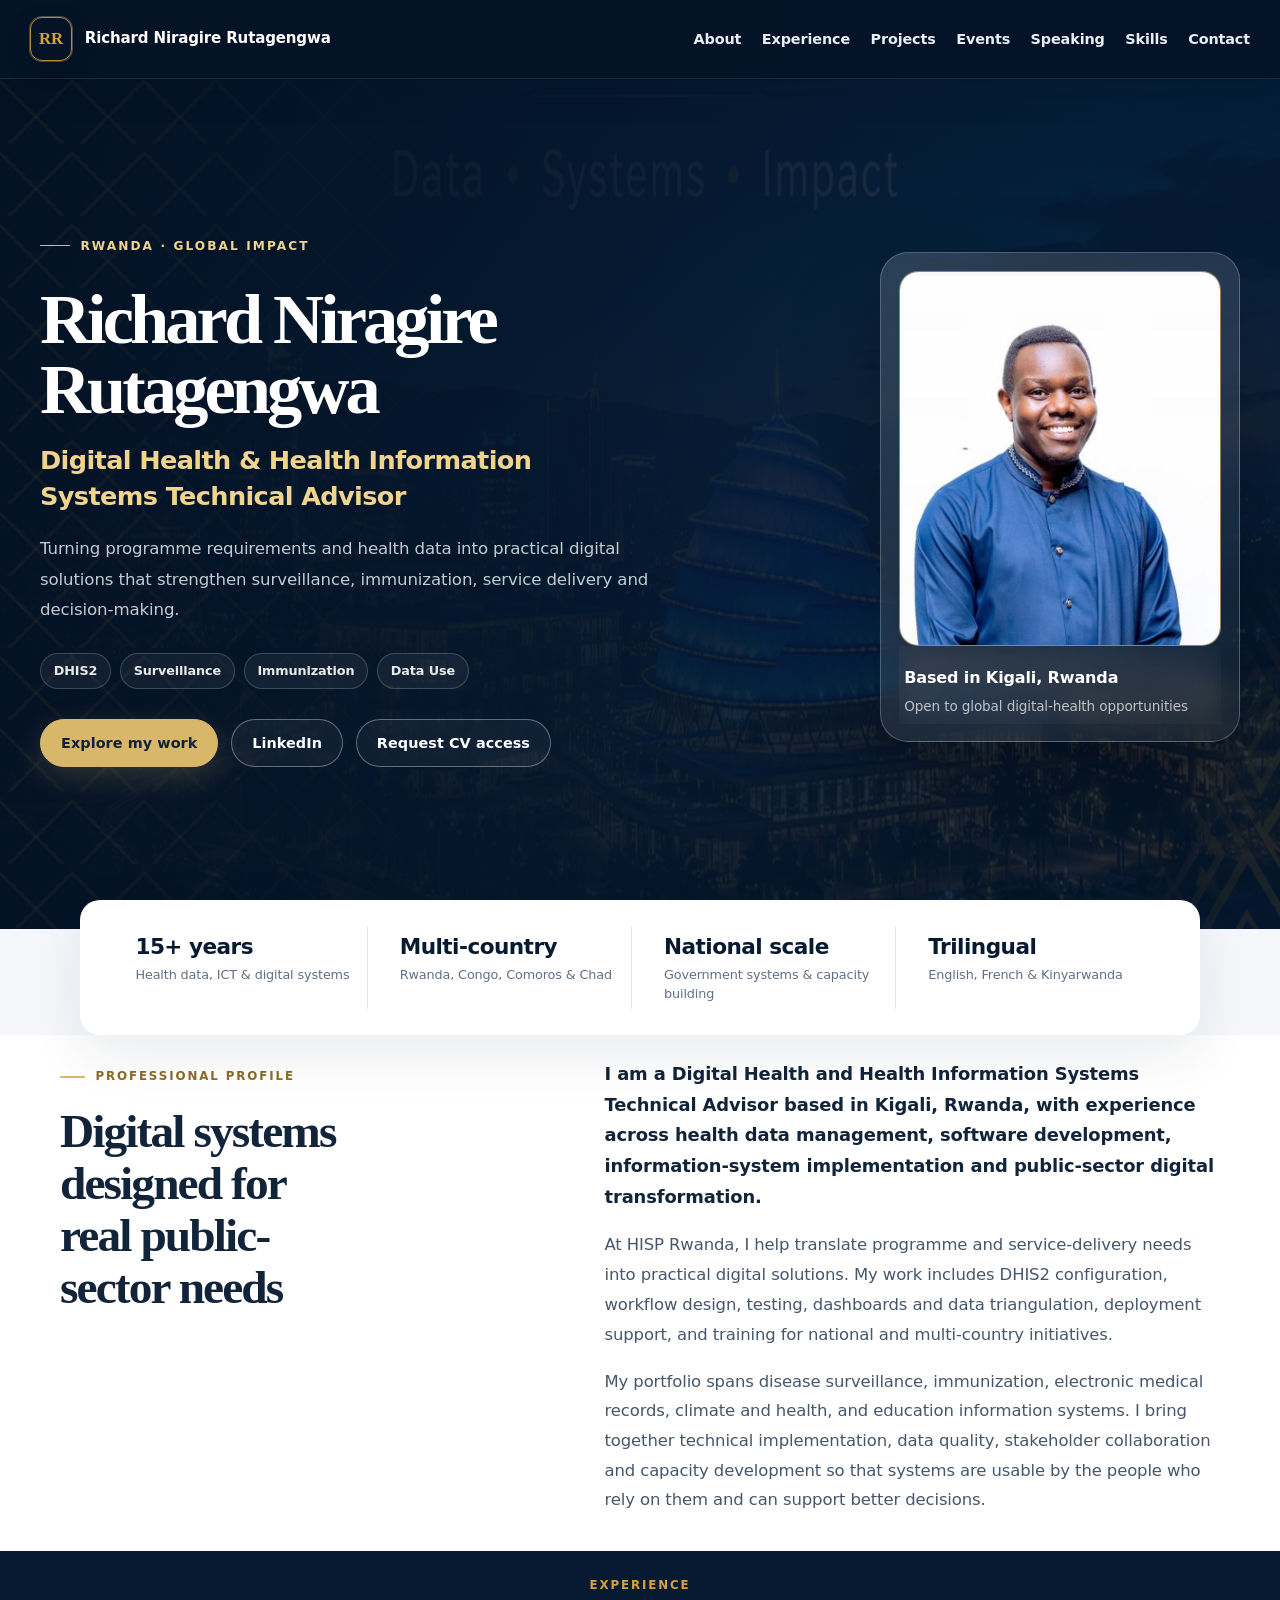
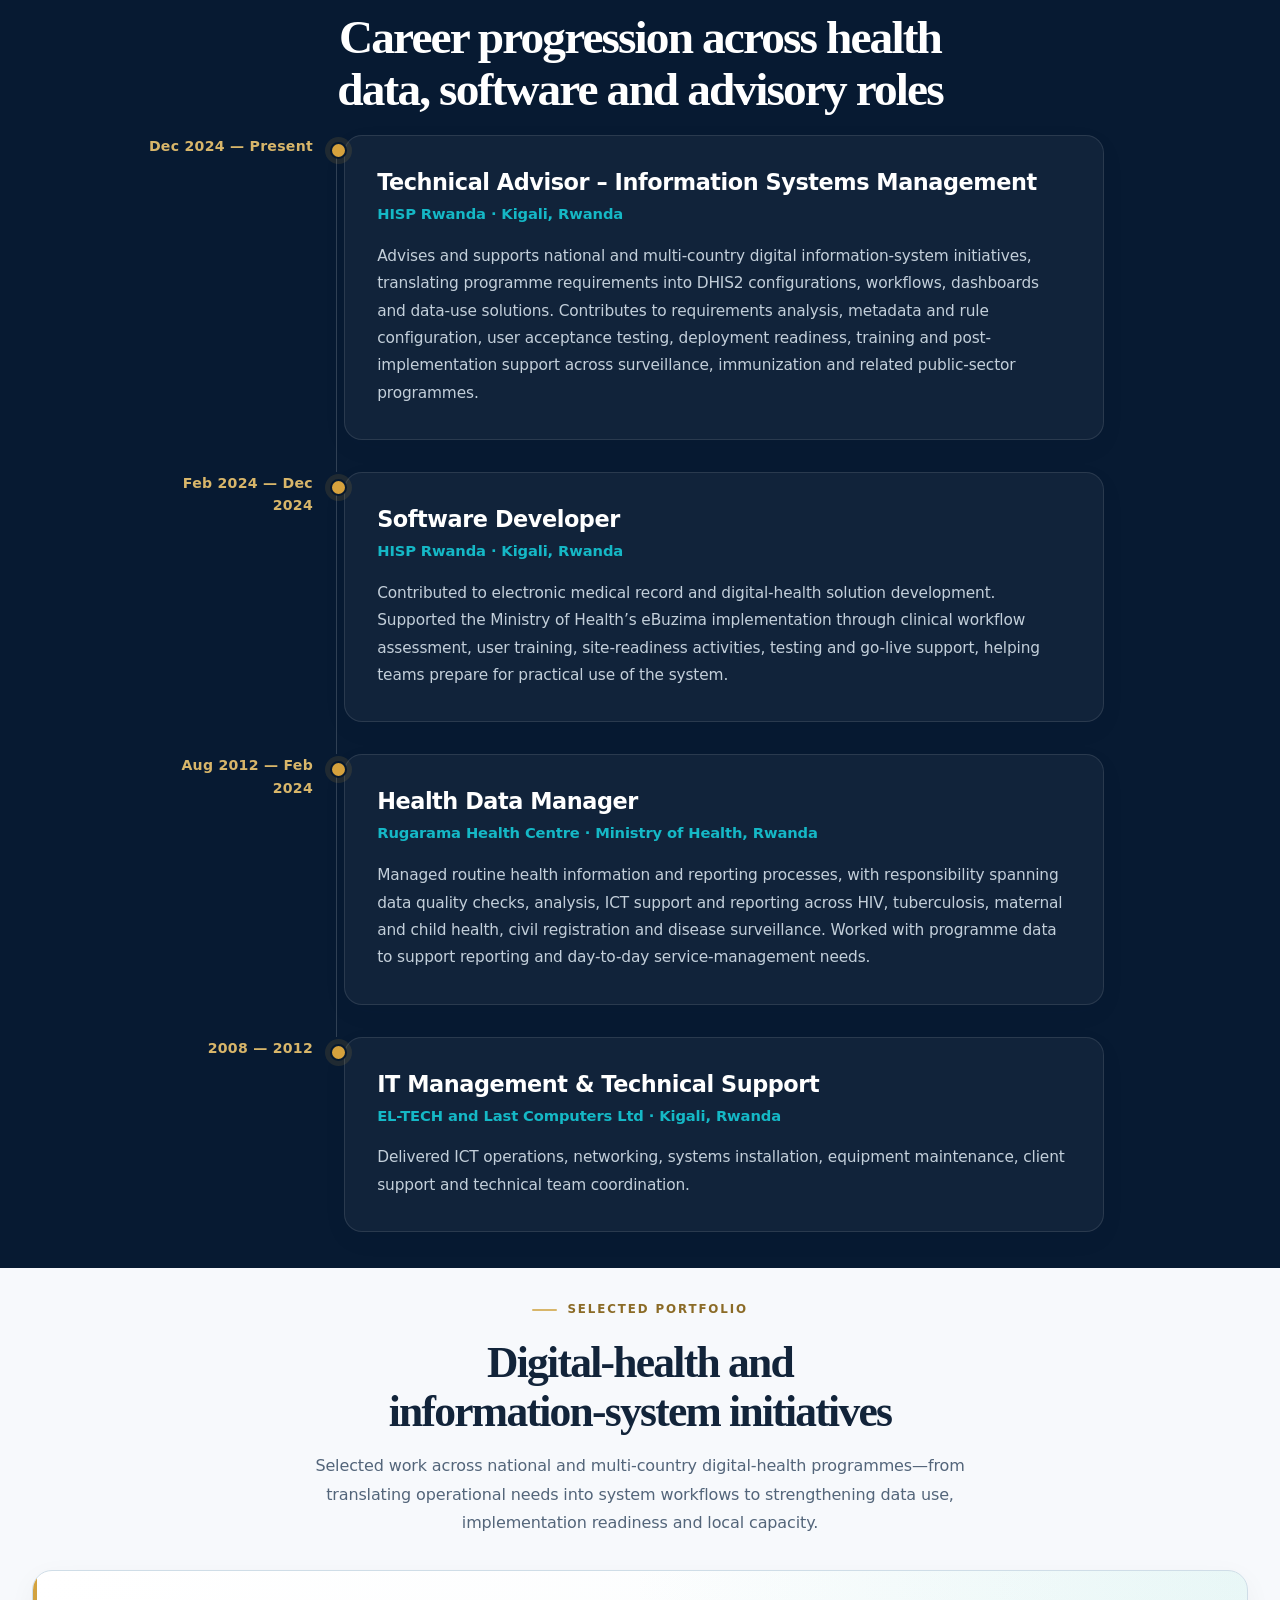
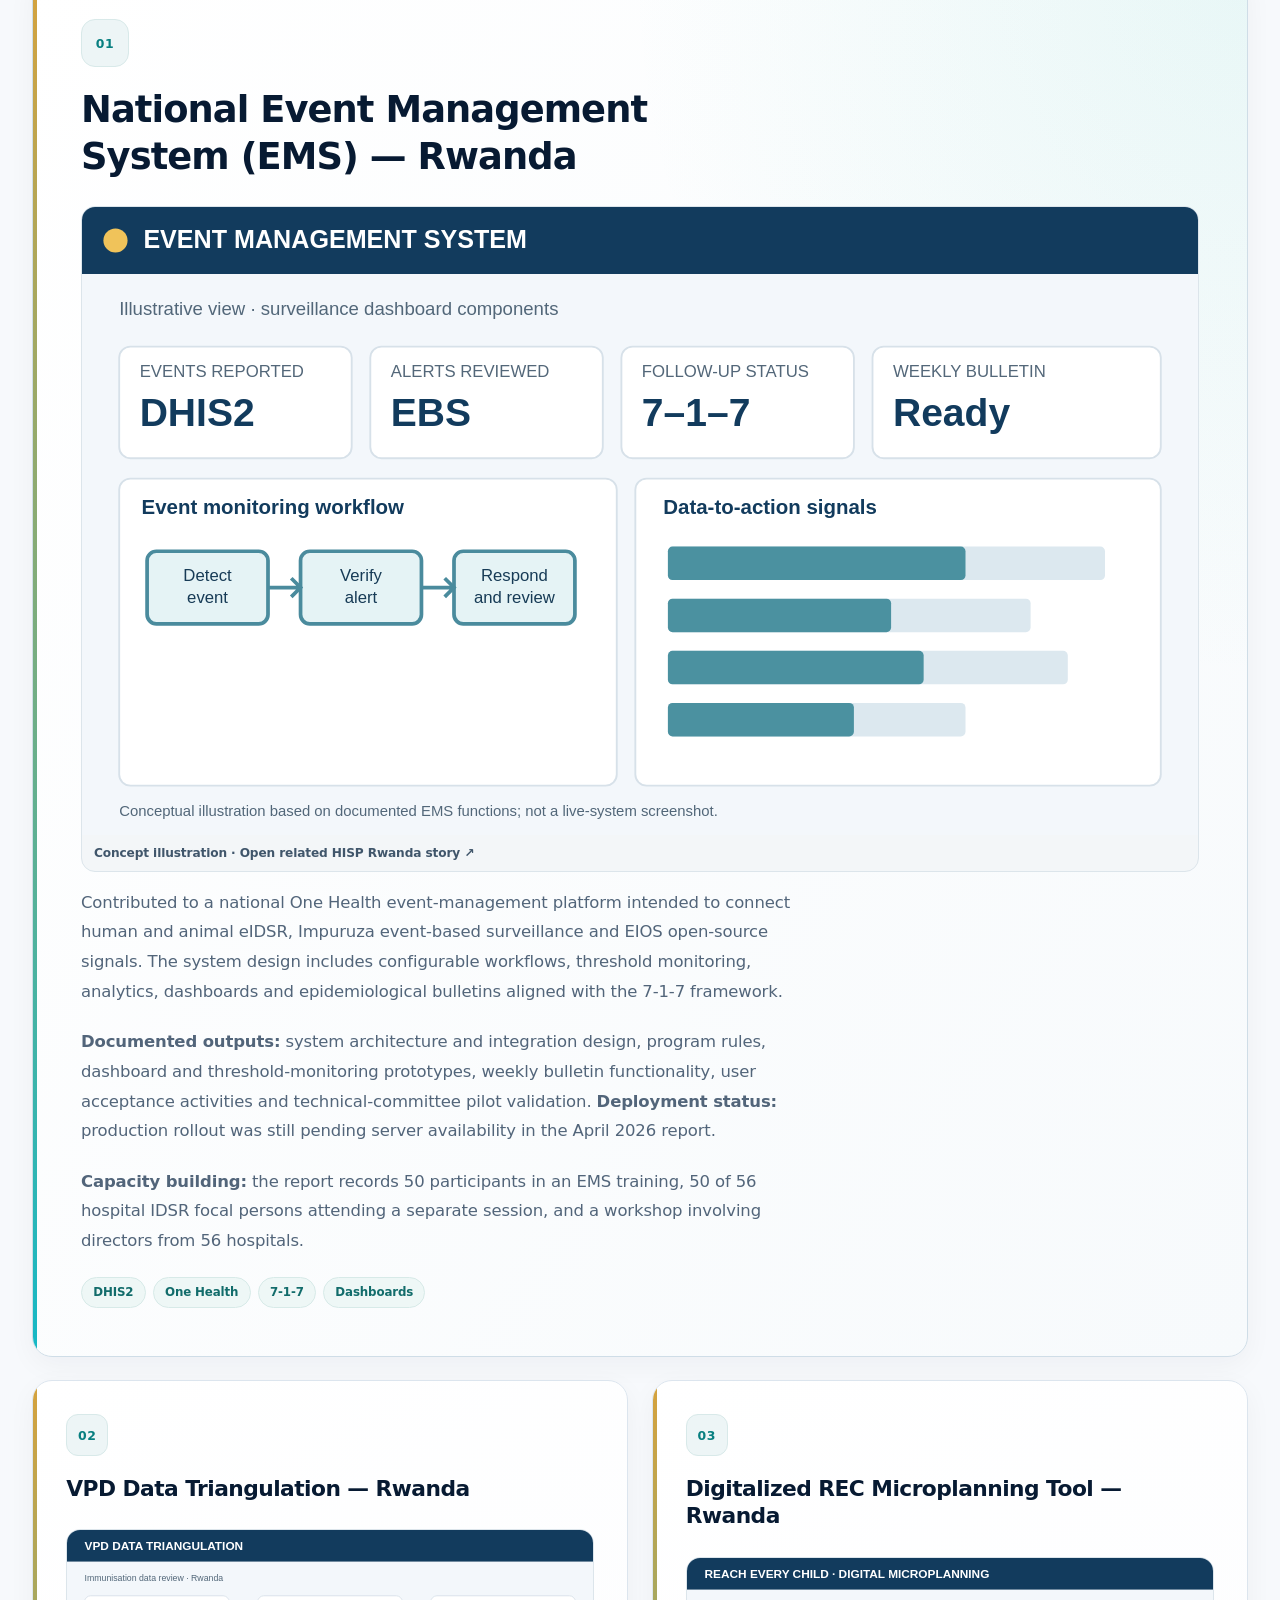
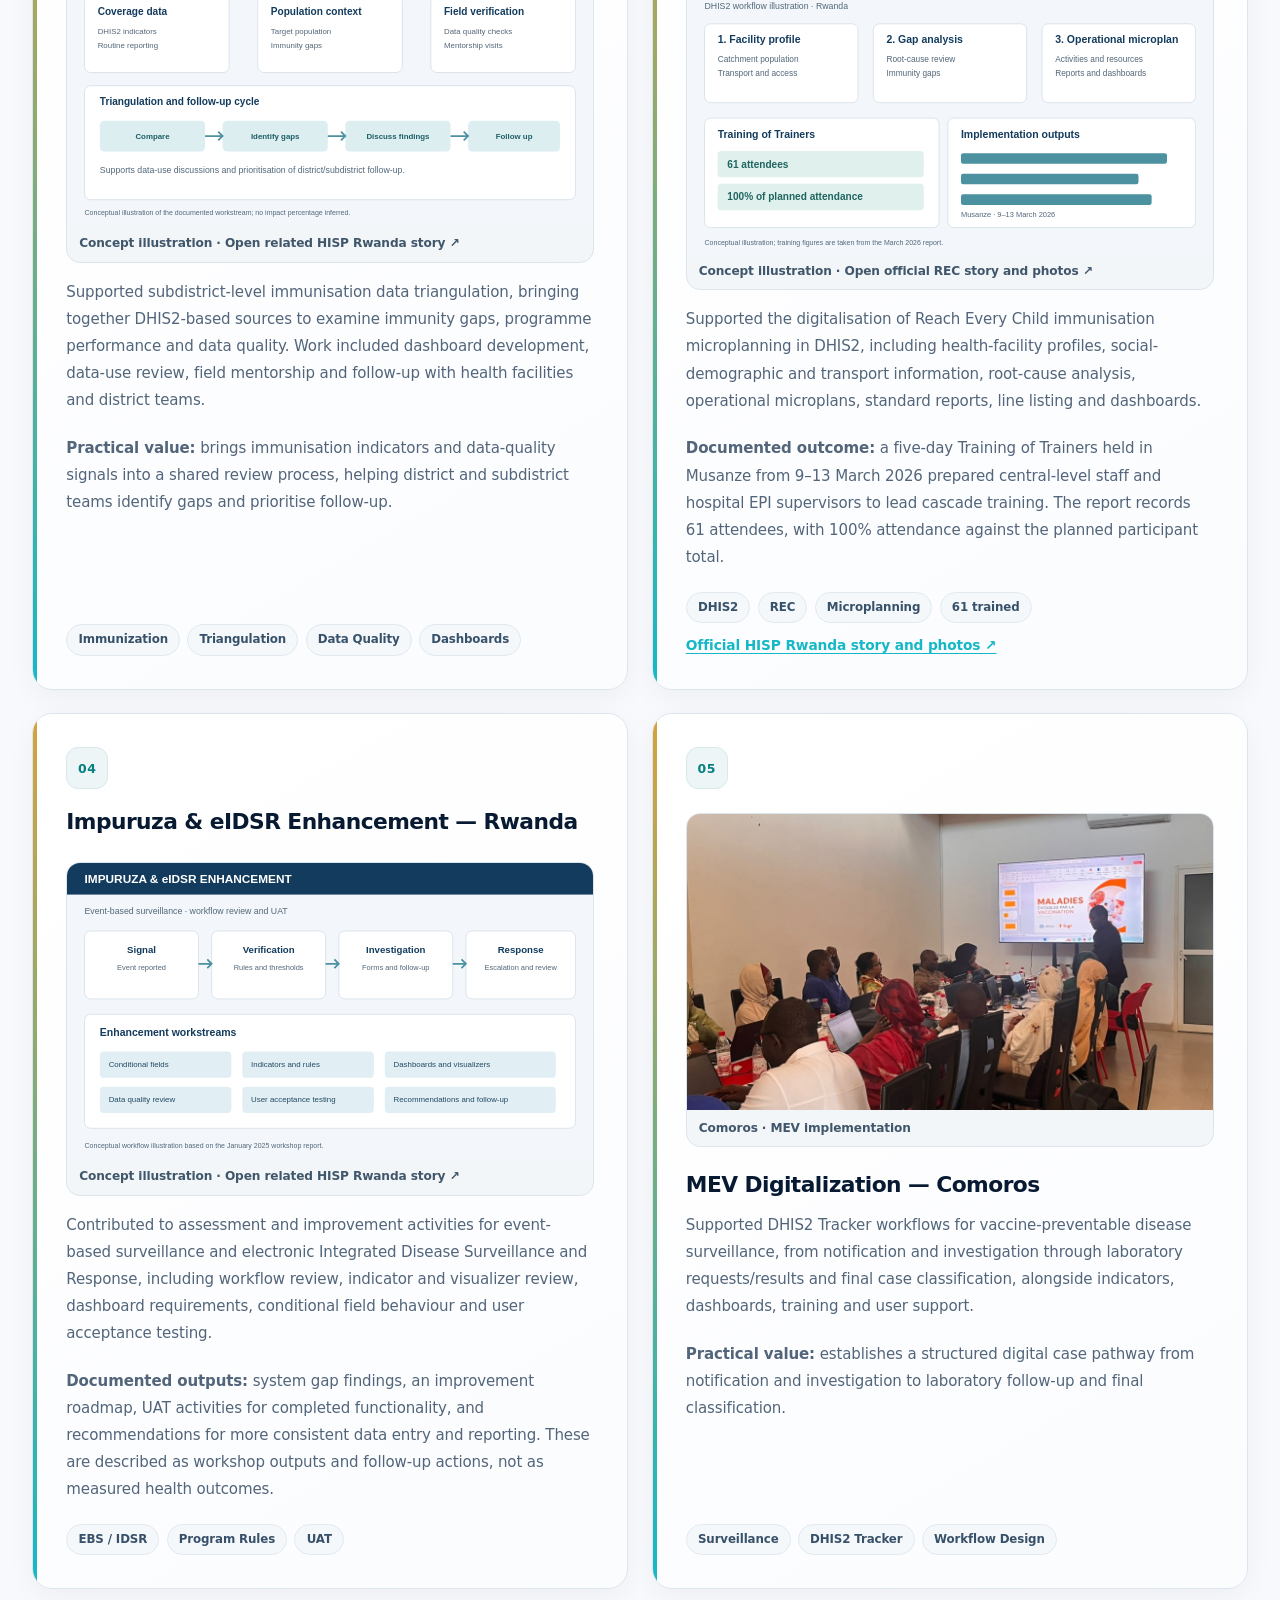
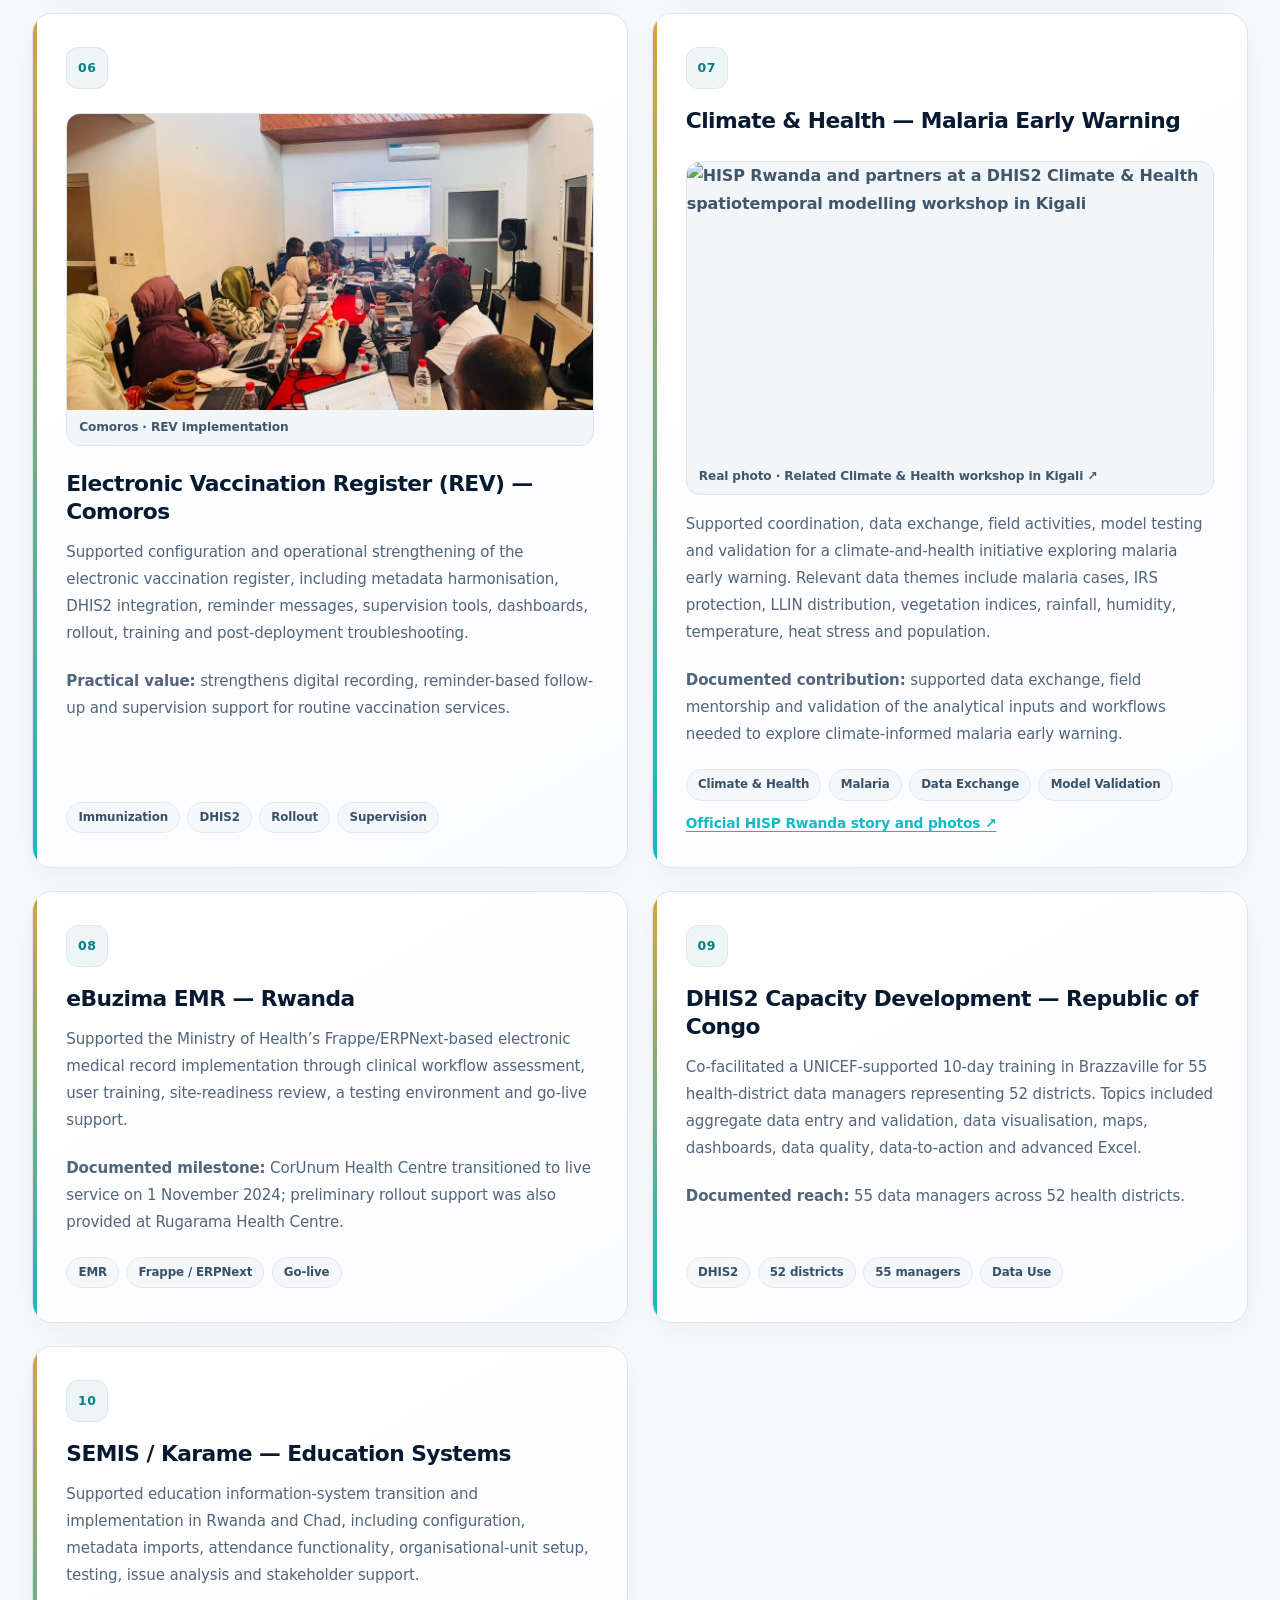
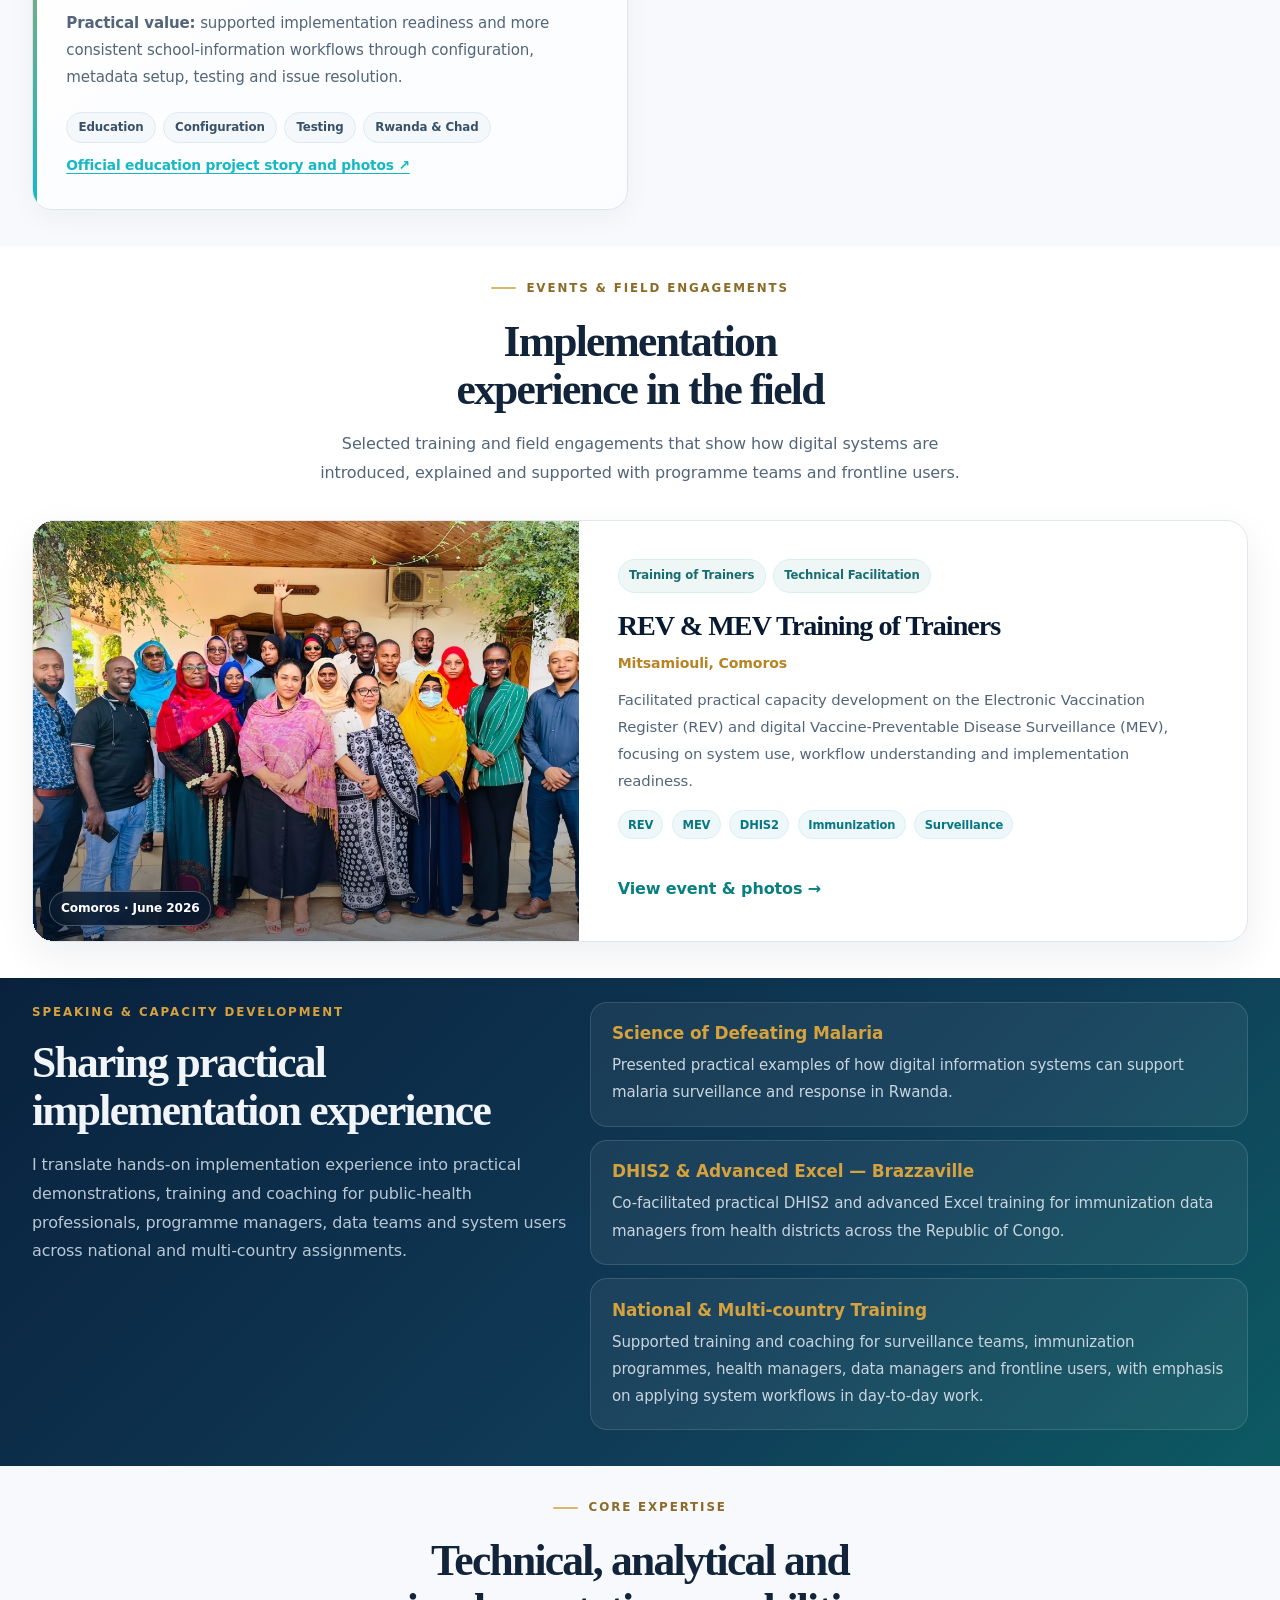
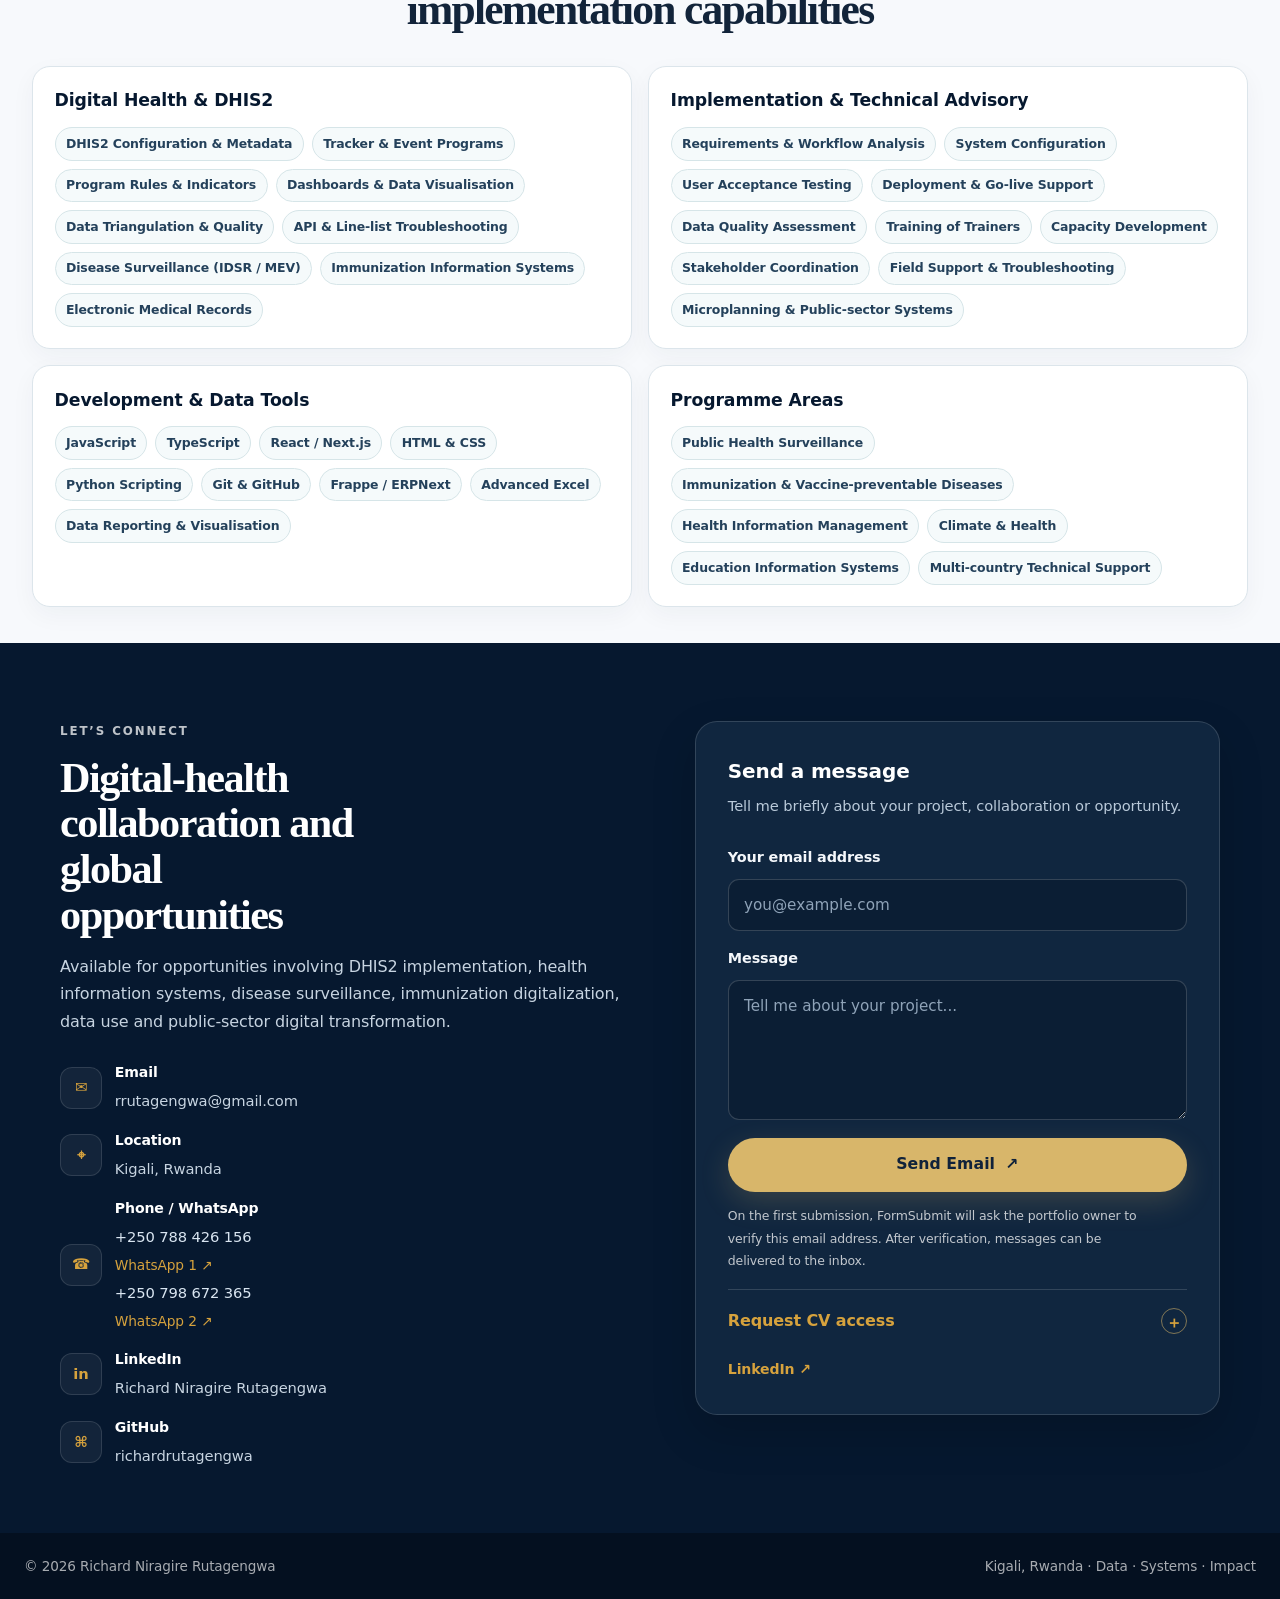
==== index.html @ 9da72eb3 "Use a real Climate & Health workshop photo in portfolio" ====
<!doctype html>
<html lang="en">
<head>
  <meta charset="utf-8">
  <meta name="viewport" content="width=device-width, initial-scale=1">
  <title>Richard Niragire Rutagengwa | Digital Health & Health Information Systems</title>
  <meta name="description" content="Professional portfolio of Richard Niragire Rutagengwa, Digital Health and Health Information Systems Technical Advisor specializing in DHIS2, disease surveillance, immunization digitalization, data use and system implementation.">
  <meta name="author" content="Richard Niragire Rutagengwa">
  <meta name="theme-color" content="#06182f">
  <link rel="canonical" href="https://richardrutagengwa.github.io/">
  <link rel="icon" href="favicon.svg" type="image/svg+xml">
  <link rel="preload" href="assets/kigali-convention-centre.jpg" as="image">
  <link rel="stylesheet" href="style.css">

  <meta property="og:type" content="profile">
  <meta property="og:title" content="Richard Niragire Rutagengwa | Digital Health Portfolio">
  <meta property="og:description" content="DHIS2 • Disease Surveillance • Immunization Digitalization • Data Use • Health Systems Strengthening">
  <meta property="og:url" content="https://richardrutagengwa.github.io/">
  <meta property="og:image" content="https://richardrutagengwa.github.io/assets/richard-niragire-rutagengwa.jpg">
  <meta property="og:image:alt" content="Richard Niragire Rutagengwa, Digital Health and Health Information Systems Technical Advisor">
  <meta name="twitter:card" content="summary_large_image">
  <meta name="twitter:title" content="Richard Niragire Rutagengwa | Digital Health Portfolio">
  <meta name="twitter:description" content="Digital health, DHIS2 implementation, surveillance, immunization information systems and data use.">
  <meta name="twitter:image" content="https://richardrutagengwa.github.io/assets/richard-niragire-rutagengwa.jpg">

  <script type="application/ld+json">
  {
    "@context": "https://schema.org",
    "@type": "ProfilePage",
    "mainEntity": {
      "@type": "Person",
      "name": "Richard Niragire Rutagengwa",
      "jobTitle": "Digital Health and Health Information Systems Technical Advisor",
      "email": "mailto:rrutagengwa@gmail.com",
      "telephone": ["+250788426156", "+250798672365"],
      "url": "https://richardrutagengwa.github.io/",
      "image": "https://richardrutagengwa.github.io/assets/richard-niragire-rutagengwa.jpg",
      "homeLocation": {
        "@type": "Place",
        "name": "Kigali, Rwanda"
      },
      "worksFor": {
        "@type": "Organization",
        "name": "HISP Rwanda"
      },
      "knowsAbout": [
        "DHIS2",
        "Digital Health",
        "Health Information Systems",
        "Disease Surveillance",
        "Immunization Information Systems",
        "Data Triangulation",
        "Electronic Medical Records",
        "Data Quality",
        "Capacity Development"
      ],
      "sameAs": [
        "https://www.linkedin.com/in/richard-niragire-rutagengwa-43662326b/",
        "https://github.com/richardrutagengwa"
      ]
    }
  }
  </script>
</head>
<body>
  <a class="skip-link" href="#main">Skip to content</a>

  <header class="site-header" id="top">
    <div class="nav-wrap">
      <a class="brand" href="#top" aria-label="Home">
        <span class="brand-mark">RR</span>
        <span class="brand-name">Richard Niragire Rutagengwa</span>
      </a>
      <button class="menu-toggle" aria-label="Open navigation" aria-expanded="false">☰</button>
      <nav class="nav" aria-label="Main navigation">
        <a href="#about">About</a>
        <a href="#experience">Experience</a>
        <a href="#projects">Projects</a>
        <a href="#events">Events</a>
        <a href="#speaking">Speaking</a>
        <a href="#skills">Skills</a>
        <a href="#contact">Contact</a>
      </nav>
    </div>
  </header>

  <main id="main">
    <section class="hero">
      <div class="hero-bg" role="img" aria-label="Kigali skyline and Convention Centre at night"></div>
      <div class="hero-overlay"></div>
      <div class="hero-pattern"></div>
      <div class="container hero-grid">
        <div class="hero-copy reveal">
          <p class="eyebrow">Rwanda · Global Impact</p>
          <h1>Richard Niragire Rutagengwa</h1>
          <p class="hero-title">Digital Health &amp; Health Information Systems Technical Advisor</p>
          <p class="hero-summary">
            Turning programme requirements and health data into practical digital solutions
            that strengthen surveillance, immunization, service delivery and decision-making.
          </p>
          <div class="hero-tags" aria-label="Areas of expertise">
            <span>DHIS2</span><span>Surveillance</span><span>Immunization</span><span>Data Use</span>
          </div>
          <div class="hero-actions">
            <a class="btn btn-primary" href="#projects">Explore my work</a>
            <a class="btn btn-ghost" href="https://www.linkedin.com/in/richard-niragire-rutagengwa-43662326b/" target="_blank" rel="noopener">LinkedIn</a>
            <a class="btn btn-ghost" href="#cv-access">Request CV access</a>
          </div>
        </div>
        <div class="portrait-card reveal">
          <div class="portrait-ring">
            <img src="assets/richard-niragire-rutagengwa.jpg" alt="Richard Niragire Rutagengwa">
          </div>
          <div class="portrait-meta">
            <strong>Based in Kigali, Rwanda</strong>
            <span>Open to global digital-health opportunities</span>
          </div>
        </div>
      </div>
    </section>

    <section class="impact-strip" aria-label="Career highlights">
      <div class="container impact-grid">
        <div><strong>15+ years</strong><span>Health data, ICT &amp; digital systems</span></div>
        <div><strong>Multi-country</strong><span>Rwanda, Congo, Comoros &amp; Chad</span></div>
        <div><strong>National scale</strong><span>Government systems &amp; capacity building</span></div>
        <div><strong>Trilingual</strong><span>English, French &amp; Kinyarwanda</span></div>
      </div>
    </section>

    <section class="section" id="about">
      <div class="container two-col">
        <div class="section-heading reveal">
          <p class="eyebrow dark">Professional Profile</p>
          <h2>Digital systems designed for real public-sector needs</h2>
        </div>
        <div class="about-copy reveal">
          <p>
            I am a Digital Health and Health Information Systems Technical Advisor based in
            Kigali, Rwanda, with experience across health data management, software development,
            information-system implementation and public-sector digital transformation.
          </p>
          <p>
            At HISP Rwanda, I help translate programme and service-delivery needs into practical
            digital solutions. My work includes DHIS2 configuration, workflow design, testing,
            dashboards and data triangulation, deployment support, and training for national
            and multi-country initiatives.
          </p>
          <p>
            My portfolio spans disease surveillance, immunization, electronic medical records,
            climate and health, and education information systems. I bring together technical
            implementation, data quality, stakeholder collaboration and capacity development
            so that systems are usable by the people who rely on them and can support better
            decisions.
          </p>
        </div>
      </div>
    </section>

    <section class="section section-dark" id="experience">
      <div class="container">
        <div class="section-heading centered reveal">
          <p class="eyebrow">Experience</p>
          <h2>Career progression across health data, software and advisory roles</h2>
        </div>

        <div class="timeline">
          <article class="timeline-item reveal">
            <div class="timeline-date">Dec 2024 — Present</div>
            <div class="timeline-content">
              <h3>Technical Advisor – Information Systems Management</h3>
              <p class="org">HISP Rwanda · Kigali, Rwanda</p>
              <p>
                Advises and supports national and multi-country digital information-system
                initiatives, translating programme requirements into DHIS2 configurations,
                workflows, dashboards and data-use solutions. Contributes to requirements
                analysis, metadata and rule configuration, user acceptance testing,
                deployment readiness, training and post-implementation support across
                surveillance, immunization and related public-sector programmes.
              </p>
            </div>
          </article>

          <article class="timeline-item reveal">
            <div class="timeline-date">Feb 2024 — Dec 2024</div>
            <div class="timeline-content">
              <h3>Software Developer</h3>
              <p class="org">HISP Rwanda · Kigali, Rwanda</p>
              <p>
                Contributed to electronic medical record and digital-health solution development.
                Supported the Ministry of Health’s eBuzima implementation through clinical
                workflow assessment, user training, site-readiness activities, testing and
                go-live support, helping teams prepare for practical use of the system.
              </p>
            </div>
          </article>

          <article class="timeline-item reveal">
            <div class="timeline-date">Aug 2012 — Feb 2024</div>
            <div class="timeline-content">
              <h3>Health Data Manager</h3>
              <p class="org">Rugarama Health Centre · Ministry of Health, Rwanda</p>
              <p>
                Managed routine health information and reporting processes, with responsibility
                spanning data quality checks, analysis, ICT support and reporting across
                HIV, tuberculosis, maternal and child health, civil registration and disease
                surveillance. Worked with programme data to support reporting and day-to-day
                service-management needs.
              </p>
            </div>
          </article>

          <article class="timeline-item reveal">
            <div class="timeline-date">2008 — 2012</div>
            <div class="timeline-content">
              <h3>IT Management &amp; Technical Support</h3>
              <p class="org">EL-TECH and Last Computers Ltd · Kigali, Rwanda</p>
              <p>
                Delivered ICT operations, networking, systems installation, equipment maintenance,
                client support and technical team coordination.
              </p>
            </div>
          </article>
        </div>
      </div>
    </section>

    <section class="section" id="projects">
      <div class="container">
        <div class="section-heading centered reveal">
          <p class="eyebrow dark">Selected Portfolio</p>
          <h2>Digital-health and information-system initiatives</h2>
          <p class="section-intro">
            Selected work across national and multi-country digital-health programmes—from
            translating operational needs into system workflows to strengthening data use,
            implementation readiness and local capacity.
          </p>
        </div>

        <div class="project-grid">
          <article class="project-card reveal">
            <span class="project-number">01</span>
            <h3>National Event Management System (EMS) — Rwanda</h3>
            <a class="project-image" href="https://hisprwanda.org/hisp-rwanda-quarterly-newsletter-july-september-2025/" target="_blank" rel="noopener"><img src="assets/projects/ems-dashboard-illustration.svg" alt="Illustration of EMS surveillance dashboard components and event monitoring workflow" loading="lazy"><span>Concept illustration · Open related HISP Rwanda story ↗</span></a>
            <p>
              Contributed to a national One Health event-management platform intended to connect
              human and animal eIDSR, Impuruza event-based surveillance and EIOS open-source signals.
              The system design includes configurable workflows, threshold monitoring, analytics,
              dashboards and epidemiological bulletins aligned with the 7-1-7 framework.
            </p>
            <p><strong>Documented outputs:</strong> system architecture and integration design, program rules, dashboard and threshold-monitoring prototypes, weekly bulletin functionality, user acceptance activities and technical-committee pilot validation. <strong>Deployment status:</strong> production rollout was still pending server availability in the April 2026 report.</p>
            <p><strong>Capacity building:</strong> the report records 50 participants in an EMS training, 50 of 56 hospital IDSR focal persons attending a separate session, and a workshop involving directors from 56 hospitals.</p>
            <div class="chips"><span>DHIS2</span><span>One Health</span><span>7-1-7</span><span>Dashboards</span></div>
          </article>

          <article class="project-card reveal">
            <span class="project-number">02</span>
            <h3>VPD Data Triangulation — Rwanda</h3>
            <a class="project-image" href="https://hisprwanda.org/strengthening-vaccination-data-use-culture-integration-of-dvd-mt-into-dhis2-comoros/" target="_blank" rel="noopener"><img src="assets/projects/vpd-triangulation-illustration.svg" alt="Illustration of immunisation data triangulation and follow-up workflow" loading="lazy"><span>Concept illustration · Open related HISP Rwanda story ↗</span></a>
            <p>
              Supported subdistrict-level immunisation data triangulation, bringing together
              DHIS2-based sources to examine immunity gaps, programme performance and data quality.
              Work included dashboard development, data-use review, field mentorship and follow-up
              with health facilities and district teams.
            </p>
            <p><strong>Practical value:</strong> brings immunisation indicators and data-quality signals into a shared review process, helping district and subdistrict teams identify gaps and prioritise follow-up.</p>
            <div class="chips"><span>Immunization</span><span>Triangulation</span><span>Data Quality</span><span>Dashboards</span></div>
          </article>

          <article class="project-card reveal">
            <span class="project-number">03</span>
            <h3>Digitalized REC Microplanning Tool — Rwanda</h3>
            <a class="project-image" href="https://hisprwanda.org/hisp-rwanda-supports-digital-innovation-to-strengthen-immunization-planning/" target="_blank" rel="noopener"><img src="assets/projects/rec-microplanning-illustration.svg" alt="Illustration of digital REC microplanning workflow and documented training attendance" loading="lazy"><span>Concept illustration · Open official REC story and photos ↗</span></a>
            <p>
              Supported the digitalisation of Reach Every Child immunisation microplanning in DHIS2,
              including health-facility profiles, social-demographic and transport information,
              root-cause analysis, operational microplans, standard reports, line listing and dashboards.
            </p>
            <p><strong>Documented outcome:</strong> a five-day Training of Trainers held in Musanze
              from 9–13 March 2026 prepared central-level staff and hospital EPI supervisors to lead
              cascade training. The report records 61 attendees, with 100% attendance against the
              planned participant total.</p>
            <div class="chips"><span>DHIS2</span><span>REC</span><span>Microplanning</span><span>61 trained</span></div>
            <p class="project-source"><a href="https://hisprwanda.org/hisp-rwanda-supports-digital-innovation-to-strengthen-immunization-planning/" target="_blank" rel="noopener">Official HISP Rwanda story and photos ↗</a></p>
          </article>

          <article class="project-card reveal">
            <span class="project-number">04</span>
            <h3>Impuruza &amp; eIDSR Enhancement — Rwanda</h3>
            <a class="project-image" href="https://hisprwanda.org/hisp-rwanda-quarterly-newsletter-july-september-2025/" target="_blank" rel="noopener"><img src="assets/projects/impuruza-eidsr-illustration.svg" alt="Illustration of Impuruza and eIDSR event-based surveillance workflow" loading="lazy"><span>Concept illustration · Open related HISP Rwanda story ↗</span></a>
            <p>
              Contributed to assessment and improvement activities for event-based surveillance and
              electronic Integrated Disease Surveillance and Response, including workflow review,
              indicator and visualizer review, dashboard requirements, conditional field behaviour
              and user acceptance testing.
            </p>
            <p><strong>Documented outputs:</strong> system gap findings, an improvement roadmap,
              UAT activities for completed functionality, and recommendations for more consistent
              data entry and reporting. These are described as workshop outputs and follow-up actions,
              not as measured health outcomes.</p>
            <div class="chips"><span>EBS / IDSR</span><span>Program Rules</span><span>UAT</span></div>
          </article>

          <article class="project-card reveal">
            <span class="project-number">05</span>
            <a class="project-image" href="events/comoros-rev-mev-tot.html" aria-label="View MEV training photos from Comoros"><img src="assets/events/comoros-rev-mev-tot/mev-presentation.jpg" alt="Presentation of the digital vaccine-preventable disease surveillance workflow during training in Comoros" loading="lazy"><span>Comoros · MEV implementation</span></a>
            <h3>MEV Digitalization — Comoros</h3>
            <p>
              Supported DHIS2 Tracker workflows for vaccine-preventable disease surveillance,
              from notification and investigation through laboratory requests/results and final
              case classification, alongside indicators, dashboards, training and user support.
            </p>
            <p><strong>Practical value:</strong> establishes a structured digital case pathway from notification and investigation to laboratory follow-up and final classification.</p>
            <div class="chips"><span>Surveillance</span><span>DHIS2 Tracker</span><span>Workflow Design</span></div>
          </article>

          <article class="project-card reveal">
            <span class="project-number">06</span>
            <a class="project-image" href="events/comoros-rev-mev-tot.html" aria-label="View REV training photos from Comoros"><img src="assets/events/comoros-rev-mev-tot/practical-session.jpg" alt="Practical hands-on DHIS2 vaccination register training in Comoros" loading="lazy"><span>Comoros · REV implementation</span></a>
            <h3>Electronic Vaccination Register (REV) — Comoros</h3>
            <p>
              Supported configuration and operational strengthening of the electronic vaccination
              register, including metadata harmonisation, DHIS2 integration, reminder messages,
              supervision tools, dashboards, rollout, training and post-deployment troubleshooting.
            </p>
            <p><strong>Practical value:</strong> strengthens digital recording, reminder-based follow-up and supervision support for routine vaccination services.</p>
            <div class="chips"><span>Immunization</span><span>DHIS2</span><span>Rollout</span><span>Supervision</span></div>
          </article>

          <article class="project-card reveal">
            <span class="project-number">07</span>
            <h3>Climate &amp; Health — Malaria Early Warning</h3>
            <a class="project-image" href="https://hisprwanda.org/hisp-rwanda-highlights-climate-health-innovations-at-dhis2-2025-conference-hosted-by-university-of-oslo/" target="_blank" rel="noopener"><img src="https://www.cardiff.ac.uk/__data/assets/image/0004/3035443/Data-Lab-Rwanda.png" alt="HISP Rwanda and partners at a DHIS2 Climate &amp; Health spatiotemporal modelling workshop in Kigali" loading="lazy"><span>Real photo · Related Climate &amp; Health workshop in Kigali ↗</span></a>
            <p>
              Supported coordination, data exchange, field activities, model testing and validation
              for a climate-and-health initiative exploring malaria early warning. Relevant data
              themes include malaria cases, IRS protection, LLIN distribution, vegetation indices,
              rainfall, humidity, temperature, heat stress and population.
            </p>
            <p><strong>Documented contribution:</strong> supported data exchange, field mentorship and validation of the analytical inputs and workflows needed to explore climate-informed malaria early warning.</p>
            <div class="chips"><span>Climate &amp; Health</span><span>Malaria</span><span>Data Exchange</span><span>Model Validation</span></div>
            <p class="project-source"><a href="https://hisprwanda.org/from-training-to-action-strengthening-climate-health-data-for-malaria-control/" target="_blank" rel="noopener">Official HISP Rwanda story and photos ↗</a></p>
          </article>

          <article class="project-card reveal">
            <span class="project-number">08</span>
            <h3>eBuzima EMR — Rwanda</h3>
            <p>
              Supported the Ministry of Health’s Frappe/ERPNext-based electronic medical record
              implementation through clinical workflow assessment, user training, site-readiness
              review, a testing environment and go-live support.
            </p>
            <p><strong>Documented milestone:</strong> CorUnum Health Centre transitioned to live
              service on 1 November 2024; preliminary rollout support was also provided at
              Rugarama Health Centre.</p>
            <div class="chips"><span>EMR</span><span>Frappe / ERPNext</span><span>Go-live</span></div>
          </article>

          <article class="project-card reveal">
            <span class="project-number">09</span>
            <h3>DHIS2 Capacity Development — Republic of Congo</h3>
            <p>
              Co-facilitated a UNICEF-supported 10-day training in Brazzaville for 55 health-district
              data managers representing 52 districts. Topics included aggregate data entry and
              validation, data visualisation, maps, dashboards, data quality, data-to-action and
              advanced Excel.
            </p>
            <p><strong>Documented reach:</strong> 55 data managers across 52 health districts.</p>
            <div class="chips"><span>DHIS2</span><span>52 districts</span><span>55 managers</span><span>Data Use</span></div>
          </article>

          <article class="project-card reveal">
            <span class="project-number">10</span>
            <h3>SEMIS / Karame — Education Systems</h3>
            <p>
              Supported education information-system transition and implementation in Rwanda and
              Chad, including configuration, metadata imports, attendance functionality,
              organisational-unit setup, testing, issue analysis and stakeholder support.
            </p>
            <p><strong>Practical value:</strong> supported implementation readiness and more consistent school-information workflows through configuration, metadata setup, testing and issue resolution.</p>
            <div class="chips"><span>Education</span><span>Configuration</span><span>Testing</span><span>Rwanda &amp; Chad</span></div>
            <p class="project-source"><a href="https://hisprwanda.org/hisp-rwanda-partners-with-save-the-children-waliku-and-mineduc-to-strengthen-education-data-systems-and-advance-zero-out-of-school-children-goal/" target="_blank" rel="noopener">Official education project story and photos ↗</a></p>
          </article>
        </div>
      </div>
    </section>

    <section class="section events-section" id="events">
      <div class="container">

        <div class="section-heading centered reveal">
          <p class="eyebrow dark">Events &amp; Field Engagements</p>
          <h2>Implementation experience in the field</h2>
          <p class="section-intro">
            Selected training and field engagements that show how digital systems are introduced,
            explained and supported with programme teams and frontline users.
          </p>
        </div>

        <div class="events-grid">

          <article class="event-card reveal">
            <a class="event-card-image"
               href="events/comoros-rev-mev-tot.html"
               aria-label="View REV and MEV Training of Trainers event in Comoros">
              <img
                src="assets/events/comoros-rev-mev-tot/group-photo.jpg"
                alt="Participants and facilitators during the REV and MEV Training of Trainers in Comoros"
                loading="lazy">
              <span class="event-image-label">Comoros · June 2026</span>
            </a>

            <div class="event-card-body">
              <div class="event-meta">
                <span>Training of Trainers</span>
                <span>Technical Facilitation</span>
              </div>

              <h3>REV &amp; MEV Training of Trainers</h3>

              <p class="event-location">
                Mitsamiouli, Comoros
              </p>

              <p>
                Facilitated practical capacity development on the Electronic Vaccination Register
                (REV) and digital Vaccine-Preventable Disease Surveillance (MEV), focusing on
                system use, workflow understanding and implementation readiness.
              </p>

              <div class="chips event-chips">
                <span>REV</span>
                <span>MEV</span>
                <span>DHIS2</span>
                <span>Immunization</span>
                <span>Surveillance</span>
              </div>

              <a class="event-link" href="events/comoros-rev-mev-tot.html">
                View event &amp; photos →
              </a>
            </div>
          </article>

        </div>

      </div>
    </section>

<section class="section section-accent" id="speaking">
      <div class="container speaking-grid">
        <div class="section-heading reveal">
          <p class="eyebrow">Speaking &amp; Capacity Development</p>
          <h2>Sharing practical implementation experience</h2>
          <p>
            I translate hands-on implementation experience into practical demonstrations,
            training and coaching for public-health professionals, programme managers, data
            teams and system users across national and multi-country assignments.
          </p>
        </div>
        <div class="speaking-list reveal">
          <article>
            <h3>Science of Defeating Malaria</h3>
            <p>
              Presented practical examples of how digital information systems can support malaria
              surveillance and response in Rwanda.
            </p>
          </article>
          <article>
            <h3>DHIS2 &amp; Advanced Excel — Brazzaville</h3>
            <p>
              Co-facilitated practical DHIS2 and advanced Excel training for immunization data
              managers from health districts across the Republic of Congo.
            </p>
          </article>
          <article>
            <h3>National &amp; Multi-country Training</h3>
            <p>
              Supported training and coaching for surveillance teams, immunization programmes,
              health managers, data managers and frontline users, with emphasis on applying
              system workflows in day-to-day work.
            </p>
          </article>
        </div>
      </div>
    </section>

    <section class="section" id="skills">
      <div class="container">
        <div class="section-heading centered reveal">
          <p class="eyebrow dark">Core Expertise</p>
          <h2>Technical, analytical and implementation capabilities</h2>
        </div>
        <div class="skills-groups reveal">
          <article class="skill-group">
            <h3>Digital Health &amp; DHIS2</h3>
            <div class="skill-tags">
              <span>DHIS2 Configuration &amp; Metadata</span>
              <span>Tracker &amp; Event Programs</span>
              <span>Program Rules &amp; Indicators</span>
              <span>Dashboards &amp; Data Visualisation</span>
              <span>Data Triangulation &amp; Quality</span>
              <span>API &amp; Line-list Troubleshooting</span>
              <span>Disease Surveillance (IDSR / MEV)</span>
              <span>Immunization Information Systems</span>
              <span>Electronic Medical Records</span>
            </div>
          </article>
          <article class="skill-group">
            <h3>Implementation &amp; Technical Advisory</h3>
            <div class="skill-tags">
              <span>Requirements &amp; Workflow Analysis</span>
              <span>System Configuration</span>
              <span>User Acceptance Testing</span>
              <span>Deployment &amp; Go-live Support</span>
              <span>Data Quality Assessment</span>
              <span>Training of Trainers</span>
              <span>Capacity Development</span>
              <span>Stakeholder Coordination</span>
              <span>Field Support &amp; Troubleshooting</span>
              <span>Microplanning &amp; Public-sector Systems</span>
            </div>
          </article>
          <article class="skill-group">
            <h3>Development &amp; Data Tools</h3>
            <div class="skill-tags">
              <span>JavaScript</span>
              <span>TypeScript</span>
              <span>React / Next.js</span>
              <span>HTML &amp; CSS</span>
              <span>Python Scripting</span>
              <span>Git &amp; GitHub</span>
              <span>Frappe / ERPNext</span>
              <span>Advanced Excel</span>
              <span>Data Reporting &amp; Visualisation</span>
            </div>
          </article>
          <article class="skill-group">
            <h3>Programme Areas</h3>
            <div class="skill-tags">
              <span>Public Health Surveillance</span>
              <span>Immunization &amp; Vaccine-preventable Diseases</span>
              <span>Health Information Management</span>
              <span>Climate &amp; Health</span>
              <span>Education Information Systems</span>
              <span>Multi-country Technical Support</span>
            </div>
          </article>
        </div>
      </div>
    </section>

    <section class="contact-section" id="contact">
      <div class="container contact-layout reveal">
        <header class="contact-intro">
          <p class="eyebrow">Let’s Connect</p>
          <h2>Digital-health collaboration and global opportunities</h2>
          <p class="contact-lead">
            Available for opportunities involving DHIS2 implementation, health information
            systems, disease surveillance, immunization digitalization, data use and
            public-sector digital transformation.
          </p>

          <div class="contact-details" aria-label="Professional contact information">
            <p class="contact-detail"><span class="contact-icon" aria-hidden="true">✉</span><span><strong>Email</strong><a href="mailto:rrutagengwa@gmail.com">rrutagengwa@gmail.com</a></span></p>
            <p class="contact-detail"><span class="contact-icon" aria-hidden="true">⌖</span><span><strong>Location</strong><span>Kigali, Rwanda</span></span></p>
            <p class="contact-detail"><span class="contact-icon" aria-hidden="true">☎</span><span><strong>Phone / WhatsApp</strong><a href="tel:+250788426156">+250 788 426 156</a><a href="https://wa.me/250788426156" target="_blank" rel="noopener">WhatsApp 1 ↗</a><a href="tel:+250798672365">+250 798 672 365</a><a href="https://wa.me/250798672365" target="_blank" rel="noopener">WhatsApp 2 ↗</a></span></p>
            <p class="contact-detail"><span class="contact-icon" aria-hidden="true">in</span><span><strong>LinkedIn</strong><a href="https://www.linkedin.com/in/richard-niragire-rutagengwa-43662326b/" target="_blank" rel="noopener">Richard Niragire Rutagengwa</a></span></p>
            <p class="contact-detail"><span class="contact-icon" aria-hidden="true">⌘</span><span><strong>GitHub</strong><a href="https://github.com/richardrutagengwa" target="_blank" rel="noopener">richardrutagengwa</a></span></p>
          </div>
        </header>

        <div class="contact-form-panel">
          <div class="contact-form-heading">
            <h3>Send a message</h3>
            <p>Tell me briefly about your project, collaboration or opportunity.</p>
          </div>
          <form class="contact-form" id="contact-form" action="https://formsubmit.co/rrutagengwa@gmail.com" method="POST">
            <input type="hidden" name="_subject" value="New message from Richard’s portfolio">
            <input type="hidden" name="_template" value="table">
            <label for="contact-email">Your email address</label>
            <input id="contact-email" name="email" type="email" autocomplete="email" placeholder="you@example.com" required>
            <label for="contact-message">Message</label>
            <textarea id="contact-message" name="message" rows="4" placeholder="Tell me about your project..." required></textarea>
            <button class="btn btn-primary contact-submit" type="submit">Send Email <span aria-hidden="true">↗</span></button>
            <p class="contact-form-note">On the first submission, FormSubmit will ask the portfolio owner to verify this email address. After verification, messages can be delivered to the inbox.</p>
          </form>
          <details class="cv-access-panel" id="cv-access">
            <summary class="cv-access-summary">Request CV access <span aria-hidden="true">＋</span></summary>
            <p class="cv-access-intro">CV access is reviewed individually. If approved, I will share a restricted view-only copy with your email address.</p>
            <form class="contact-form" id="cv-access-form" action="https://formsubmit.co/rrutagengwa@gmail.com" method="POST">
              <input type="hidden" name="_subject" value="CV access request — professional portfolio">
              <input type="hidden" name="_template" value="table">
              <input type="hidden" name="_next" value="https://richardrutagengwa.github.io/cv-request-received.html">
              <input type="text" name="_honey" tabindex="-1" autocomplete="off" aria-hidden="true" class="form-honey" style="display:none !important">
              <label for="cv-request-name">Your full name</label>
              <input id="cv-request-name" name="name" type="text" autocomplete="name" placeholder="Full name" required>
              <label for="cv-request-email">Professional email address</label>
              <input id="cv-request-email" name="email" type="email" autocomplete="email" placeholder="you@organization.org" required>
              <label for="cv-request-organization">Organization</label>
              <input id="cv-request-organization" name="organization" type="text" autocomplete="organization" placeholder="Organization or institution">
              <label for="cv-request-reason">Purpose of request</label>
              <textarea id="cv-request-reason" name="purpose" rows="3" placeholder="For example, recruitment, consultancy, or professional collaboration" required></textarea>
              <button class="btn btn-primary contact-submit" type="submit">Submit CV request <span aria-hidden="true">↗</span></button>
              <p class="contact-form-note">Submitting this form does not grant access automatically. Requests are reviewed first; approved applicants receive access separately by email.</p>
            </form>
          </details>
          <div class="contact-form-links">
            <a href="https://www.linkedin.com/in/richard-niragire-rutagengwa-43662326b/" target="_blank" rel="noopener">LinkedIn ↗</a>
          </div>
        </div>
      </div>
    </section>
  </main>

  <footer>
    <div class="container footer-wrap">
      <p>© <span id="year"></span> Richard Niragire Rutagengwa</p>
      <p>Kigali, Rwanda · Data · Systems · Impact</p>
    </div>
  </footer>

  <script src="script.js"></script>
</body>
</html>
---- style.css ----
:root{
  --navy:#06182f;
  --navy-2:#0a2340;
  --ink:#12243a;
  --gold:#d6a23d;
  --teal:#15b8c6;
  --teal-dark:#087c87;
  --cream:#f5f2eb;
  --white:#ffffff;
  --muted:#66758a;
  --line:#dce3ea;
  --shadow:0 20px 55px rgba(5,24,47,.14);
  --radius:24px;
}
*{box-sizing:border-box}
html{scroll-behavior:smooth}
body{
  margin:0;
  font-family:Inter,ui-sans-serif,system-ui,-apple-system,"Segoe UI",Roboto,Arial,sans-serif;
  color:var(--ink);
  background:#fff;
  line-height:1.65;
}
img{max-width:100%;display:block}
a{color:inherit}
.skip-link{
  position:absolute;left:-999px;top:0;background:#fff;color:#000;padding:.7rem 1rem;z-index:9999
}
.skip-link:focus{left:1rem;top:1rem}
.container{width:min(1160px,calc(100% - 40px));margin-inline:auto}
.site-header{
  position:fixed;inset:0 0 auto;z-index:1000;
  background:rgba(6,24,47,.86);
  backdrop-filter:blur(14px);
  border-bottom:1px solid rgba(255,255,255,.08)
}
.nav-wrap{
  width:min(1220px,calc(100% - 34px));margin:auto;height:74px;
  display:flex;align-items:center;justify-content:space-between
}
.brand{display:flex;align-items:center;gap:.75rem;color:#fff;text-decoration:none;font-weight:700}
.brand-mark{
  width:42px;height:42px;border:1px solid rgba(214,162,61,.8);border-radius:50%;
  display:grid;place-items:center;color:var(--gold);font-family:Georgia,serif
}
.brand-name{letter-spacing:.01em}
.nav{display:flex;gap:1.4rem;align-items:center}
.nav a{color:#e8eef5;text-decoration:none;font-size:.94rem}
.nav a:hover{color:var(--gold)}
.menu-toggle{display:none;background:none;border:0;color:#fff;font-size:1.6rem}

.hero{
  min-height:820px;
  position:relative;
  display:grid;
  align-items:center;
  overflow:hidden;
  background:var(--navy);
  padding:120px 0 75px;
}
.hero-bg{
  position:absolute;inset:0;
  background:url("assets/kigali-convention-centre.jpg") center/cover no-repeat;
  opacity:.72;
}
.hero-overlay{
  position:absolute;inset:0;
  background:
    linear-gradient(90deg,rgba(4,18,36,.98) 0%,rgba(4,18,36,.92) 38%,rgba(4,18,36,.43) 66%,rgba(4,18,36,.28) 100%),
    linear-gradient(0deg,rgba(4,18,36,.84) 0%,rgba(4,18,36,.05) 55%);
}
.hero-pattern{
  position:absolute;inset:0;
  opacity:.11;
  background-image:
    linear-gradient(45deg,transparent 42%,rgba(214,162,61,.35) 43% 45%,transparent 46%),
    linear-gradient(-45deg,transparent 42%,rgba(214,162,61,.35) 43% 45%,transparent 46%);
  background-size:72px 72px;
  mask-image:linear-gradient(90deg,#000 0%,transparent 34%);
}
.hero-grid{
  position:relative;z-index:2;
  display:grid;grid-template-columns:minmax(0,1.25fr) minmax(280px,.75fr);
  gap:5rem;align-items:center;
}
.eyebrow{
  margin:0 0 .9rem;
  color:var(--gold);
  text-transform:uppercase;
  letter-spacing:.2em;
  font-weight:800;
  font-size:.78rem;
}
.eyebrow.dark{color:var(--teal-dark)}
.hero h1{
  margin:0;
  color:#fff;
  font-family:Georgia,"Times New Roman",serif;
  font-size:clamp(3rem,6vw,5.6rem);
  line-height:.98;
  max-width:880px;
  letter-spacing:-.035em;
}
.hero-title{
  color:#e8edf3;
  font-size:clamp(1.25rem,2.4vw,2rem);
  line-height:1.25;
  margin:1.35rem 0 .9rem;
  max-width:780px;
  font-weight:650;
}
.hero-summary{
  max-width:720px;
  color:#c8d3df;
  font-size:1.08rem;
  margin:0 0 1.4rem;
}
.hero-tags{display:flex;flex-wrap:wrap;gap:.65rem;margin-bottom:1.7rem}
.hero-tags span{
  color:#d8fbff;background:rgba(21,184,198,.12);
  border:1px solid rgba(21,184,198,.45);
  padding:.48rem .8rem;border-radius:999px;font-size:.88rem
}
.hero-actions{display:flex;gap:.8rem;flex-wrap:wrap}
.btn{
  display:inline-flex;align-items:center;justify-content:center;
  padding:.86rem 1.2rem;border-radius:999px;text-decoration:none;
  font-weight:750;transition:.2s ease;border:1px solid transparent
}
.btn-primary{background:var(--gold);color:#10243a}
.btn-primary:hover{transform:translateY(-2px);filter:brightness(1.06)}
.btn-ghost{color:#fff;border-color:rgba(255,255,255,.4);background:rgba(255,255,255,.04)}
.btn-ghost:hover{background:rgba(255,255,255,.12)}
.btn-ghost-light{color:#fff;border-color:rgba(255,255,255,.34)}
.portrait-card{
  justify-self:end;
  background:rgba(5,20,39,.66);
  border:1px solid rgba(255,255,255,.13);
  border-radius:32px;
  padding:1.2rem;
  box-shadow:0 24px 75px rgba(0,0,0,.38);
  backdrop-filter:blur(12px);
  max-width:390px;
}
.portrait-ring{
  border-radius:26px;overflow:hidden;
  border:2px solid rgba(214,162,61,.8);
}
.portrait-ring img{aspect-ratio:1/1;object-fit:cover}
.portrait-meta{padding:.95rem .2rem .1rem;display:grid;gap:.25rem}
.portrait-meta strong{color:#fff}
.portrait-meta span{color:#c6d2df;font-size:.9rem}

.impact-strip{background:var(--cream);border-bottom:1px solid #e7e2d8}
.impact-grid{display:grid;grid-template-columns:repeat(4,1fr)}
.impact-grid div{padding:1.5rem 1.25rem;border-right:1px solid #ded8cc}
.impact-grid div:last-child{border-right:0}
.impact-grid strong{display:block;color:var(--navy);font-size:1.25rem}
.impact-grid span{color:#59687b;font-size:.88rem}

.section{padding:105px 0}
.section-dark{background:var(--navy);color:#e8eef4}
.section-accent{background:linear-gradient(135deg,#08233f,#0b334e);color:#fff}
.two-col{display:grid;grid-template-columns:.9fr 1.1fr;gap:6rem;align-items:start}
.section-heading h2{
  margin:.2rem 0 1rem;
  font-family:Georgia,"Times New Roman",serif;
  font-size:clamp(2.15rem,4.2vw,3.7rem);
  line-height:1.08;
  letter-spacing:-.025em;
}
.section-heading.centered{text-align:center;max-width:820px;margin:0 auto 3.2rem}
.section-intro{color:var(--muted)}
.section-dark .section-intro{color:#afbdcb}
.about-copy{font-size:1.06rem;color:#43546a}
.about-copy p:first-child{font-size:1.22rem;color:var(--ink);font-weight:550}

.timeline{max-width:980px;margin:3.5rem auto 0}
.timeline-item{
  display:grid;grid-template-columns:210px 1fr;gap:2.5rem;
  padding:0 0 3rem;position:relative
}
.timeline-item:before{
  content:"";position:absolute;left:221px;top:7px;bottom:0;width:1px;background:rgba(255,255,255,.16)
}
.timeline-item:after{
  content:"";position:absolute;left:215px;top:6px;width:13px;height:13px;
  border-radius:50%;background:var(--gold);box-shadow:0 0 0 6px rgba(214,162,61,.12)
}
.timeline-date{color:var(--gold);font-weight:800;text-align:right;padding-right:1rem}
.timeline-content{padding-left:1rem}
.timeline-content h3{margin:0;color:#fff;font-size:1.35rem}
.timeline-content .org{color:var(--teal);margin:.2rem 0 .7rem;font-weight:650}
.timeline-content p:last-child{color:#bac7d4;margin-bottom:0}

.project-grid{display:grid;grid-template-columns:repeat(2,1fr);gap:1.25rem}
.project-card{
  position:relative;
  background:#fff;
  border:1px solid var(--line);
  border-radius:var(--radius);
  padding:2rem;
  box-shadow:0 10px 30px rgba(8,35,64,.06);
  overflow:hidden;
}
.project-card:before{
  content:"";position:absolute;inset:0 auto 0 0;width:5px;
  background:linear-gradient(var(--gold),var(--teal))
}
.project-number{
  color:var(--gold);font-weight:900;letter-spacing:.12em;font-size:.76rem
}
.project-card h3{margin:.6rem 0 .65rem;font-size:1.28rem;color:var(--navy)}
.project-card p{color:#5d6d80;margin:0 0 1.2rem}
.chips{display:flex;gap:.45rem;flex-wrap:wrap}
.chips span{
  padding:.35rem .62rem;border-radius:999px;background:#eef8fa;color:#087783;
  font-weight:700;font-size:.76rem
}

.speaking-grid{display:grid;grid-template-columns:1fr 1fr;gap:5rem;align-items:start}
.speaking-list{display:grid;gap:1rem}
.speaking-list article{
  padding:1.35rem 1.4rem;border:1px solid rgba(255,255,255,.13);
  border-radius:18px;background:rgba(255,255,255,.055)
}
.speaking-list h3{margin:0 0 .4rem;color:var(--gold)}
.speaking-list p{margin:0;color:#c8d5df}
.skills-grid{display:flex;flex-wrap:wrap;justify-content:center;gap:.7rem}
.skills-grid span{
  border:1px solid #d6e1e8;border-radius:999px;padding:.65rem .9rem;
  background:#f8fbfc;color:#24415b;font-weight:700;font-size:.9rem
}

.contact-section{padding:0 0 90px;background:#fff}
.contact-card{
  background:linear-gradient(130deg,#06182f,#0a3048);
  color:#fff;border-radius:32px;padding:3rem;
  display:grid;grid-template-columns:1.4fr .6fr;gap:3rem;align-items:center;
  box-shadow:var(--shadow)
}
.contact-card h2{font-family:Georgia,serif;font-size:2.25rem;line-height:1.12;margin:.25rem 0 .8rem}
.contact-card p{color:#c2d0dc}

.contact-details{
  margin-top:1.25rem;
  display:grid;
  gap:.35rem;
}
.contact-details p{
  margin:0;
  color:#d5e0e9;
}
.contact-details strong{color:#fff}
.contact-details a{
  color:var(--gold);
  text-decoration:none;
}
.contact-details a:hover{text-decoration:underline}

.contact-actions{display:grid;gap:.75rem}
.text-link{color:var(--gold);text-decoration:none;font-weight:750;padding:.35rem .15rem}

footer{background:#041327;color:#9fb0c0;padding:1.5rem 0}
.footer-wrap{display:flex;justify-content:space-between;gap:1rem;font-size:.88rem}
.footer-wrap p{margin:0}

.reveal{opacity:0;transform:translateY(18px);transition:opacity .65s ease,transform .65s ease}
.reveal.visible{opacity:1;transform:none}

@media (max-width:900px){
  .menu-toggle{display:block}
  .nav{
    position:absolute;top:74px;left:0;right:0;display:none;flex-direction:column;
    background:#06182f;padding:1rem;border-top:1px solid rgba(255,255,255,.08)
  }
  .nav.open{display:flex}
  .hero{min-height:auto;padding:125px 0 70px}
  .hero-grid,.two-col,.speaking-grid,.contact-card{grid-template-columns:1fr}
  .portrait-card{justify-self:start;max-width:330px}
  .impact-grid{grid-template-columns:repeat(2,1fr)}
  .impact-grid div:nth-child(2){border-right:0}
  .timeline-item{grid-template-columns:1fr;gap:.5rem;padding-left:1.8rem}
  .timeline-item:before{left:4px}
  .timeline-item:after{left:-2px}
  .timeline-date{text-align:left;padding:0}
  .timeline-content{padding:0}
  .project-grid{grid-template-columns:1fr}
}
@media (max-width:600px){
  .container{width:min(100% - 26px,1160px)}
  .brand-name{display:none}
  .hero h1{font-size:3.1rem}
  .hero-title{font-size:1.25rem}
  .portrait-card{max-width:260px}
  .impact-grid{grid-template-columns:1fr}
  .impact-grid div{border-right:0;border-bottom:1px solid #ded8cc}
  .section{padding:78px 0}
  .section-heading.centered{text-align:left}
  .contact-card{padding:2rem 1.3rem}
  .footer-wrap{flex-direction:column}
}
@media (prefers-reduced-motion:reduce){
  html{scroll-behavior:auto}
  .reveal{opacity:1;transform:none;transition:none}
}





/* Events & Field Engagements — scalable portfolio cards */
.events-section{
  background:linear-gradient(180deg,#f6f9fc 0%,#ffffff 100%);
}
.events-grid{
  display:grid;
  grid-template-columns:repeat(3,minmax(0,1fr));
  gap:1.4rem;
  align-items:start;
}
.event-card{
  overflow:hidden;
  background:#fff;
  border:1px solid var(--line);
  border-radius:26px;
  box-shadow:0 18px 48px rgba(8,35,64,.10);
  transition:transform .25s ease, box-shadow .25s ease;
}
.event-card:hover{
  transform:translateY(-4px);
  box-shadow:0 24px 58px rgba(8,35,64,.14);
}
.event-card-image{
  position:relative;
  display:block;
  height:285px;
  overflow:hidden;
  background:var(--navy);
}
.event-card-image img{
  width:100%;
  height:100%;
  object-fit:cover;
  transition:transform .45s ease,filter .45s ease;
}
.event-card:hover .event-card-image img{
  transform:scale(1.035);
  filter:brightness(1.03);
}
.event-card-image::after{
  content:"";
  position:absolute;
  inset:52% 0 0;
  background:linear-gradient(180deg,transparent,rgba(4,18,36,.78));
}
.event-image-label{
  position:absolute;
  z-index:2;
  left:1rem;
  bottom:.9rem;
  display:inline-flex;
  padding:.42rem .7rem;
  border-radius:999px;
  color:#fff;
  background:rgba(6,24,47,.75);
  border:1px solid rgba(255,255,255,.22);
  backdrop-filter:blur(8px);
  font-size:.78rem;
  font-weight:800;
}
.event-card-body{
  padding:1.45rem 1.45rem 1.55rem;
}
.event-meta{
  display:flex;
  flex-wrap:wrap;
  gap:.45rem;
  margin-bottom:.9rem;
}
.event-meta span{
  display:inline-flex;
  padding:.34rem .62rem;
  border-radius:999px;
  background:#eef8fa;
  border:1px solid #d9eef1;
  color:#087783;
  font-size:.72rem;
  font-weight:800;
}
.event-card h3{
  margin:0 0 .25rem;
  color:var(--navy);
  font-family:Georgia,"Times New Roman",serif;
  font-size:1.55rem;
  line-height:1.15;
}
.event-location{
  margin:.1rem 0 .8rem !important;
  color:var(--gold) !important;
  font-weight:800;
  font-size:.9rem;
}
.event-card-body > p:not(.event-location){
  color:#5b6d80;
  margin:0 0 1.1rem;
}
.event-chips{
  margin-bottom:1rem;
}
.event-link{
  display:inline-flex;
  align-items:center;
  color:var(--teal-dark);
  text-decoration:none;
  font-weight:850;
}
.event-link:hover{
  color:var(--navy);
}
@media (max-width:1000px){
  .events-grid{grid-template-columns:repeat(2,minmax(0,1fr))}
}
@media (max-width:680px){
  .events-grid{grid-template-columns:1fr}
  .event-card-image{height:245px}
}
/* ==========================================================
   RICHARD RUTAGENGWA PORTFOLIO — VISUAL REFINEMENT PATCH
   Append this at the END of style.css. Existing HTML, assets,
   sections, navigation and links remain intact.
   ========================================================== */

:root {
  --navy: #071a2d;
  --navy-2: #0b2943;
  --ink: #12243a;
  --gold: #e0ad45;
  --teal: #22b8bd;
  --cream: #f7f5f0;
  --line: #e2e7ed;
  --shadow: 0 24px 70px rgba(5, 24, 47, .12);
  --radius: 22px;
}

html { scroll-padding-top: 88px; }
body { letter-spacing: -.008em; -webkit-font-smoothing: antialiased; }
.container { width: min(1180px, calc(100% - 56px)); }

/* A calmer, more deliberate navigation bar */
.site-header {
  background: rgba(5, 20, 37, .92);
  border-bottom-color: rgba(255,255,255,.09);
  box-shadow: 0 8px 28px rgba(0,0,0,.08);
}
.nav-wrap { width: min(1240px, calc(100% - 48px)); height: 76px; }
.brand { gap: .8rem; }
.brand-mark {
  width: 44px; height: 44px; font-size: 1.05rem;
  border-color: rgba(224,173,69,.8);
}
.brand-name { font-size: .94rem; }
.nav { gap: clamp(.8rem, 1.55vw, 1.5rem); }
.nav a { font-size: .91rem; transition: color .2s ease; }

/* Hero: clearer hierarchy, less background competition */
.hero {
  min-height: min(790px, 100svh);
  padding: 132px 0 82px;
  isolation: isolate;
}
.hero-bg { opacity: .48; background-position: center 46%; }
.hero-overlay {
  background:
    linear-gradient(90deg, rgba(4,17,33,.98) 0%, rgba(4,17,33,.91) 43%, rgba(4,17,33,.57) 72%, rgba(4,17,33,.45) 100%),
    linear-gradient(0deg, rgba(4,17,33,.72), transparent 58%);
}
.hero-pattern { opacity: .075; }
.hero-grid {
  grid-template-columns: minmax(0, 1.12fr) minmax(290px, .72fr);
  gap: clamp(2.5rem, 6vw, 6rem);
}
.hero-copy { max-width: 700px; }
.eyebrow { font-size: .72rem; letter-spacing: .22em; margin-bottom: 1.05rem; }
.hero h1 {
  max-width: 760px;
  font-size: clamp(3.45rem, 5.25vw, 5.4rem);
  line-height: .99;
  letter-spacing: -.045em;
  text-wrap: balance;
}
.hero-title {
  max-width: 650px;
  font-size: clamp(1.25rem, 2vw, 1.75rem);
  line-height: 1.3;
  margin: 1.25rem 0 .85rem;
  letter-spacing: -.025em;
}
.hero-summary {
  max-width: 630px;
  font-size: 1.02rem;
  line-height: 1.8;
  color: #d1dbe5;
}
.hero-tags { gap: .55rem; margin: 1.35rem 0 1.65rem; }
.hero-tags span {
  padding: .43rem .78rem;
  font-size: .81rem;
  background: rgba(15, 177, 190, .10);
  border-color: rgba(34,184,189,.42);
}
.btn {
  min-height: 48px;
  padding: .82rem 1.25rem;
  font-size: .92rem;
  transition: transform .2s ease, background .2s ease, box-shadow .2s ease;
}
.btn-primary { box-shadow: 0 8px 22px rgba(224,173,69,.15); }
.btn-primary:hover { transform: translateY(-3px); box-shadow: 0 12px 28px rgba(224,173,69,.24); }
.btn-ghost:hover { transform: translateY(-2px); }

/* Portrait becomes a polished profile panel, not a competing block */
.portrait-card {
  width: min(100%, 365px);
  justify-self: end;
  padding: 1rem;
  border-radius: 28px;
  background: rgba(5,20,39,.78);
  border-color: rgba(255,255,255,.16);
  box-shadow: 0 28px 80px rgba(0,0,0,.32);
}
.portrait-ring { border-radius: 22px; border-width: 1.5px; }
.portrait-ring img { width: 100%; aspect-ratio: 4 / 4.15; object-position: center 28%; }
.portrait-meta { padding: 1rem .25rem .25rem; gap: .32rem; }
.portrait-meta strong { font-size: .96rem; }
.portrait-meta span { line-height: 1.5; }

/* Career highlights: compact and aligned */
.impact-strip { background: #f7f5f0; }
.impact-grid div { padding: 1.45rem 1.35rem; }
.impact-grid strong { font-size: 1.12rem; letter-spacing: -.02em; }
.impact-grid span { display: block; line-height: 1.55; margin-top: .15rem; }

/* Sections: consistent rhythm and more readable content widths */
.section { padding: clamp(76px, 8vw, 108px) 0; }
.two-col { grid-template-columns: minmax(0, .88fr) minmax(0, 1.12fr); gap: clamp(3rem, 7vw, 7rem); }
.section-heading h2 {
  font-size: clamp(2.35rem, 4vw, 3.55rem);
  line-height: 1.06;
  text-wrap: balance;
}
.section-heading.centered { max-width: 860px; margin-bottom: 3.6rem; }
.about-copy { font-size: 1rem; line-height: 1.85; }
.about-copy p:first-child { font-size: clamp(1.1rem, 1.45vw, 1.25rem); line-height: 1.75; }
.about-copy p { margin-top: 0; margin-bottom: 1.05rem; }

/* Experience timeline: improve balance and reading width */
.timeline { max-width: 1020px; margin-top: 3.8rem; }
.timeline-item { grid-template-columns: 190px minmax(0, 1fr); gap: 2.3rem; padding-bottom: 3.2rem; }
.timeline-item:before { left: 201px; }
.timeline-item:after { left: 195px; }
.timeline-date { font-size: .9rem; line-height: 1.6; }
.timeline-content { padding-left: .5rem; max-width: 760px; }
.timeline-content h3 { font-size: 1.23rem; line-height: 1.4; }
.timeline-content p { line-height: 1.8; }

/* Projects: elevate cards and make the grid feel intentional */
.project-grid { gap: 1.35rem; }
.project-card {
  padding: 2rem 2rem 1.9rem;
  border-radius: 22px;
  box-shadow: 0 8px 28px rgba(8,35,64,.045);
  transition: transform .22s ease, box-shadow .22s ease, border-color .22s ease;
}
.project-card:hover {
  transform: translateY(-4px);
  box-shadow: 0 20px 44px rgba(8,35,64,.10);
  border-color: #c9d8e4;
}
.project-card:before { width: 4px; }
.project-card h3 { font-size: 1.3rem; line-height: 1.35; }
.project-card p { line-height: 1.75; }
.chips span { font-size: .74rem; }

/* Events: consistent image and card proportions */
.events-grid { gap: 1.25rem; }
.event-card { border-radius: 22px; box-shadow: 0 12px 34px rgba(8,35,64,.07); }
.event-card-image { height: 245px; }
.event-card-body { padding: 1.35rem; }
.event-card h3 { font-size: 1.42rem; }

/* Skills and contact */
.skills-grid { gap: .65rem; }
.skills-grid span {
  padding: .62rem .85rem;
  font-size: .84rem;
  transition: border-color .2s ease, background .2s ease, transform .2s ease;
}
.skills-grid span:hover { background: #eef8fa; border-color: #a9d9de; transform: translateY(-2px); }
.contact-section { padding-bottom: 96px; }
.contact-card {
  border-radius: 28px;
  padding: clamp(2rem, 4vw, 3.25rem);
  gap: clamp(2rem, 4vw, 4rem);
}
.contact-card h2 { font-size: clamp(1.9rem, 3vw, 2.35rem); }
.contact-card p { line-height: 1.75; }
.contact-actions .btn { width: 100%; }
footer { font-size: .9rem; }

/* Keyboard accessibility and reduced-motion support */
a:focus-visible, button:focus-visible {
  outline: 3px solid var(--gold);
  outline-offset: 4px;
}
@media (prefers-reduced-motion: reduce) {
  *, *::before, *::after { scroll-behavior: auto !important; transition-duration: .01ms !important; animation-duration: .01ms !important; }
}

/* Tablet */
@media (max-width: 1000px) {
  .container { width: min(100% - 42px, 850px); }
  .hero { min-height: auto; padding: 125px 0 72px; }
  .hero-grid { grid-template-columns: minmax(0, 1fr) minmax(230px, .65fr); gap: 2.25rem; }
  .hero h1 { font-size: clamp(3.15rem, 6.3vw, 4.6rem); }
  .portrait-card { max-width: 320px; }
  .two-col { gap: 3rem; }
  .nav { gap: .9rem; }
  .nav a { font-size: .86rem; }
}

/* Mobile navigation and stacked hero */
@media (max-width: 900px) {
  .nav-wrap { height: 70px; }
  .nav {
    top: 70px; gap: 0; padding: .65rem 1.25rem 1rem;
    box-shadow: 0 18px 28px rgba(0,0,0,.18);
  }
  .nav a { width: 100%; padding: .8rem .25rem; font-size: .98rem; border-bottom: 1px solid rgba(255,255,255,.08); }
  .nav a:last-child { border-bottom: 0; }
  .hero-grid { grid-template-columns: 1fr; gap: 2.3rem; }
  .hero-copy { max-width: 720px; }
  .portrait-card { justify-self: start; width: min(100%, 320px); }
  .two-col, .speaking-grid, .contact-card { grid-template-columns: 1fr; }
  .two-col { gap: 1.5rem; }
  .impact-grid { grid-template-columns: repeat(2, minmax(0,1fr)); }
  .impact-grid div:nth-child(2) { border-right: 0; }
  .timeline-item { grid-template-columns: 1fr; gap: .45rem; padding-left: 1.8rem; }
  .timeline-item:before { left: 4px; }
  .timeline-item:after { left: -2px; }
  .timeline-date { text-align: left; padding: 0; }
  .timeline-content { padding: 0; }
  .project-grid { grid-template-columns: 1fr; }
}
@media (max-width: 600px) {
  .container { width: calc(100% - 32px); }
  .nav-wrap { width: calc(100% - 32px); }
  .brand-name { display: inline; font-size: .84rem; }
  .brand-mark { width: 39px; height: 39px; }
  .hero { padding: 112px 0 54px; }
  .hero-bg { background-position: 58% center; }
  .hero-overlay {
    background: linear-gradient(90deg, rgba(4,17,33,.96), rgba(4,17,33,.82)),
                linear-gradient(0deg, rgba(4,17,33,.75), transparent);
  }
  .hero h1 { font-size: clamp(2.75rem, 12vw, 3.7rem); line-height: 1; }
  .hero-title { font-size: 1.18rem; margin-top: 1rem; }
  .hero-summary { font-size: .98rem; line-height: 1.72; }
  .hero-tags { gap: .45rem; margin-bottom: 1.35rem; }
  .hero-tags span { font-size: .76rem; padding: .38rem .65rem; }
  .hero-actions { gap: .6rem; }
  .btn { min-height: 45px; padding: .72rem 1rem; font-size: .87rem; }
  .portrait-card { max-width: 280px; }
  .impact-grid { grid-template-columns: 1fr 1fr; }
  .impact-grid div { padding: 1.1rem .8rem; }
  .impact-grid strong { font-size: 1rem; }
  .impact-grid span { font-size: .79rem; }
  .section { padding: 68px 0; }
  .section-heading h2 { font-size: clamp(2.1rem, 9vw, 2.8rem); }
  .section-heading.centered { text-align: left; margin-bottom: 2rem; }
  .timeline { margin-top: 2.5rem; }
  .timeline-content h3 { font-size: 1.12rem; }
  .project-card { padding: 1.55rem 1.35rem; }
  .events-grid { grid-template-columns: 1fr; }
  .event-card-image { height: 230px; }
  .contact-card { padding: 1.6rem 1.25rem; border-radius: 22px; }
  .contact-card h2 { font-size: 1.85rem; }
  .footer-wrap { flex-direction: column; }
}
@media (max-width: 380px) {
  .brand-name { max-width: 185px; line-height: 1.2; }
  .hero h1 { font-size: 2.55rem; }
  .hero-actions .btn { padding-inline: .78rem; }
  .impact-grid { grid-template-columns: 1fr; }
  .impact-grid div { border-right: 0; border-bottom: 1px solid #ded8cc; }
  .impact-grid div:last-child { border-bottom: 0; }
}

/* Fix hero title clipping */
.hero {
  padding-top: 150px;
  min-height: 780px;
}

.hero h1 {
  font-size: clamp(3rem, 4.6vw, 4.7rem);
  line-height: 1.02;
  max-width: 680px;
}

@media (max-width: 600px) {
  .hero {
    padding-top: 115px;
    min-height: auto;
  }

  .hero h1 {
    font-size: clamp(2.6rem, 10vw, 3.4rem);
    line-height: 1.03;
  }
}
/* =========================================================
   RICHARD RUTAGENGWA — PORTFOLIO UI REFINEMENT V2
   Append at the VERY END of the existing style.css.
   Designed around the existing HTML classes and sections.
   ========================================================= */

:root {
  --navy: #06182f;
  --navy-2: #0a2340;
  --ink: #12243a;
  --gold: #d6a23d;
  --teal: #15b8c6;
  --cream: #f5f2eb;
  --line: #dce3ea;
  --shadow-soft: 0 16px 42px rgba(5, 24, 47, .08);
  --shadow-card: 0 22px 52px rgba(5, 24, 47, .11);
}

html { scroll-padding-top: 88px; }
body { -webkit-font-smoothing: antialiased; text-rendering: optimizeLegibility; }
.container { width: min(1180px, calc(100% - 48px)); }
a { text-underline-offset: 4px; }
:focus-visible { outline: 3px solid var(--gold); outline-offset: 4px; }

/* Navigation: elegant, consistent, less bulky */
.site-header {
  background: rgba(5, 20, 38, .94);
  border-bottom: 1px solid rgba(255,255,255,.09);
  box-shadow: 0 8px 28px rgba(0,0,0,.08);
}
.nav-wrap { width: min(1240px, calc(100% - 48px)); height: 76px; }
.brand { gap: .8rem; }
.brand-mark { width: 44px; height: 44px; font-size: 1.05rem; }
.brand-name { font-size: .94rem; }
.nav { gap: clamp(.8rem, 1.4vw, 1.35rem); }
.nav a { font-size: .9rem; transition: color .2s ease; }

/* HERO: better balance, controlled background and clear hierarchy */
.hero {
  min-height: 760px;
  padding: 142px 0 78px;
  align-items: center;
}
.hero-bg { opacity: .43; background-position: center 48%; }
.hero-overlay {
  background:
    linear-gradient(90deg, rgba(4,18,36,.99) 0%, rgba(4,18,36,.93) 42%, rgba(4,18,36,.70) 72%, rgba(4,18,36,.58) 100%),
    linear-gradient(0deg, rgba(4,18,36,.76), rgba(4,18,36,.08) 65%);
}
.hero-pattern { opacity: .065; }
.hero-grid {
  grid-template-columns: minmax(0, 1.12fr) minmax(280px, .72fr);
  gap: clamp(2.5rem, 5.5vw, 5.2rem);
}
.hero-copy { max-width: 720px; }
.eyebrow { font-size: .72rem; letter-spacing: .21em; margin-bottom: .95rem; }
.hero h1 {
  max-width: 760px;
  font-size: clamp(3.1rem, 5vw, 4.85rem);
  line-height: 1.02;
  letter-spacing: -.042em;
  text-wrap: balance;
}
.hero-title {
  max-width: 660px;
  font-size: clamp(1.22rem, 2vw, 1.7rem);
  line-height: 1.32;
  margin: 1.15rem 0 .8rem;
  letter-spacing: -.02em;
}
.hero-summary {
  max-width: 640px;
  font-size: 1rem;
  line-height: 1.78;
  margin-bottom: 1.2rem;
}
.hero-tags { gap: .5rem; margin-bottom: 1.45rem; }
.hero-tags span { padding: .42rem .74rem; font-size: .8rem; }
.hero-actions { gap: .7rem; }
.btn {
  min-height: 47px;
  padding: .78rem 1.15rem;
  font-size: .9rem;
  transition: transform .2s ease, background .2s ease, box-shadow .2s ease;
}
.btn-primary { box-shadow: 0 8px 22px rgba(214,162,61,.14); }
.btn-primary:hover { transform: translateY(-2px); box-shadow: 0 12px 26px rgba(214,162,61,.23); }
.btn-ghost:hover { transform: translateY(-2px); }

/* Portrait panel */
.portrait-card {
  width: min(100%, 360px);
  padding: 1rem;
  border-radius: 27px;
  background: rgba(5,20,39,.82);
  border-color: rgba(255,255,255,.16);
  box-shadow: 0 26px 72px rgba(0,0,0,.28);
}
.portrait-ring { border-radius: 22px; border-width: 1.5px; }
.portrait-ring img { width: 100%; aspect-ratio: 1 / 1.02; object-fit: cover; object-position: center 28%; }
.portrait-meta { padding: .9rem .2rem .15rem; gap: .28rem; }
.portrait-meta strong { font-size: .95rem; }
.portrait-meta span { font-size: .88rem; line-height: 1.55; }

/* Impact strip */
.impact-strip { background: var(--cream); }
.impact-grid div { padding: 1.4rem 1.3rem; }
.impact-grid strong { font-size: 1.12rem; letter-spacing: -.02em; }
.impact-grid span { display: block; line-height: 1.55; margin-top: .18rem; }

/* Global section rhythm and headings */
.section { padding: clamp(76px, 7.5vw, 100px) 0; }
.two-col { grid-template-columns: minmax(0, .9fr) minmax(0, 1.1fr); gap: clamp(3rem, 6vw, 6rem); }
.section-heading h2 {
  font-size: clamp(2.25rem, 3.7vw, 3.35rem);
  line-height: 1.07;
  letter-spacing: -.03em;
  text-wrap: balance;
}
.section-heading.centered { max-width: 850px; margin-bottom: 3rem; }
.section-intro { max-width: 690px; margin-inline: auto; line-height: 1.75; }
.about-copy { font-size: 1rem; line-height: 1.82; }
.about-copy p:first-child { font-size: clamp(1.08rem, 1.4vw, 1.2rem); line-height: 1.72; }
.about-copy p { margin-top: 0; margin-bottom: 1rem; }

/* Experience timeline: avoid an overly wide, sparse appearance */
.timeline { max-width: 1000px; margin-top: 3.3rem; }
.timeline-item { grid-template-columns: 185px minmax(0, 1fr); gap: 2rem; padding-bottom: 2.8rem; }
.timeline-item:before { left: 196px; }
.timeline-item:after { left: 190px; }
.timeline-date { font-size: .88rem; line-height: 1.55; }
.timeline-content { padding-left: .35rem; max-width: 760px; }
.timeline-content h3 { font-size: 1.22rem; line-height: 1.4; }
.timeline-content p { line-height: 1.78; }

/* Projects: strong card grid, readable copy and subtle hover */
.project-grid { gap: 1.25rem; align-items: stretch; }
.project-card {
  height: 100%;
  padding: 1.8rem 1.8rem 1.65rem;
  border-radius: 21px;
  border-color: #e0e7ed;
  box-shadow: 0 8px 26px rgba(8,35,64,.045);
  transition: transform .22s ease, box-shadow .22s ease, border-color .22s ease;
}
.project-card:before { width: 4px; }
.project-card:hover {
  transform: translateY(-4px);
  border-color: #c7d9e4;
  box-shadow: var(--shadow-card);
}
.project-number { display: inline-block; margin-bottom: .2rem; }
.project-card h3 { font-size: 1.24rem; line-height: 1.35; margin: .55rem 0 .65rem; }
.project-card p { font-size: .96rem; line-height: 1.75; margin-bottom: 1.15rem; }
.chips { gap: .42rem; }
.chips span { padding: .32rem .58rem; font-size: .72rem; }

/* Events: one event should not float awkwardly in a three-column grid */
.events-section { padding-top: clamp(76px, 7.5vw, 100px); }
.events-grid { grid-template-columns: repeat(3, minmax(0, 1fr)); gap: 1.25rem; }
.events-grid > .event-card:only-child { grid-column: 1 / -1; width: min(100%, 850px); justify-self: center; }
.events-grid > .event-card:only-child .event-card-image { height: 330px; }
.event-card { border-radius: 22px; box-shadow: 0 10px 32px rgba(8,35,64,.07); }
.event-card:hover { box-shadow: var(--shadow-card); }
.event-card-image { height: 250px; }
.event-card-body { padding: 1.35rem 1.45rem 1.55rem; }
.event-card h3 { font-size: 1.45rem; line-height: 1.2; }
.event-card-body > p:not(.event-location) { line-height: 1.72; }
.event-link { margin-top: .2rem; }

/* Speaking section */
.section-accent { background: linear-gradient(135deg, #071c33 0%, #0a3048 100%); }
.speaking-grid { grid-template-columns: minmax(0, .9fr) minmax(0, 1.1fr); gap: clamp(2.5rem, 5.5vw, 5rem); }
.speaking-list { gap: .85rem; }
.speaking-list article {
  padding: 1.25rem 1.35rem;
  border-radius: 17px;
  transition: background .2s ease, border-color .2s ease, transform .2s ease;
}
.speaking-list article:hover { background: rgba(255,255,255,.085); transform: translateX(3px); }
.speaking-list h3 { font-size: 1.08rem; line-height: 1.4; }
.speaking-list p { font-size: .95rem; line-height: 1.7; }

/* Skills: balanced chips */
.skills-grid { gap: .6rem; }
.skills-grid span {
  padding: .58rem .82rem;
  font-size: .82rem;
  border-color: #d9e3e9;
  transition: border-color .2s ease, background .2s ease, transform .2s ease;
}
.skills-grid span:hover { background: #eef8fa; border-color: #a9d9de; transform: translateY(-2px); }

/* Contact panel and footer */
.contact-section { padding-bottom: clamp(70px, 8vw, 100px); }
.contact-card {
  grid-template-columns: minmax(0, 1.35fr) minmax(220px, .65fr);
  gap: clamp(2rem, 4vw, 3.5rem);
  padding: clamp(2rem, 4vw, 3.1rem);
  border-radius: 27px;
}
.contact-card h2 { font-size: clamp(1.9rem, 2.8vw, 2.3rem); line-height: 1.12; }
.contact-card p { line-height: 1.75; }
.contact-details { gap: .48rem; }
.contact-details p { overflow-wrap: anywhere; }
.contact-actions { gap: .65rem; }
.contact-actions .btn { width: 100%; }
.text-link { justify-self: start; }
footer { font-size: .86rem; }
.footer-wrap { align-items: center; }

/* Reveal animation should never hide content when scripts are delayed */
@media (prefers-reduced-motion: reduce) {
  *, *::before, *::after { scroll-behavior: auto !important; animation-duration: .01ms !important; transition-duration: .01ms !important; }
}

/* Tablet */
@media (max-width: 1000px) {
  .container { width: min(100% - 40px, 900px); }
  .hero { min-height: auto; padding: 126px 0 68px; }
  .hero-grid { grid-template-columns: minmax(0, 1fr) minmax(235px, .65fr); gap: 2.2rem; }
  .hero h1 { font-size: clamp(3rem, 5.6vw, 4.25rem); }
  .portrait-card { max-width: 320px; }
  .two-col { gap: 3rem; }
  .events-grid { grid-template-columns: repeat(2, minmax(0, 1fr)); }
  .events-grid > .event-card:only-child { grid-column: auto; }
  .events-grid > .event-card:only-child .event-card-image { height: 285px; }
}

/* Mobile navigation and stacked sections */
@media (max-width: 900px) {
  .nav-wrap { height: 70px; }
  .nav { top: 70px; gap: 0; padding: .65rem 1.25rem 1rem; }
  .nav a { width: 100%; padding: .78rem .25rem; border-bottom: 1px solid rgba(255,255,255,.08); }
  .nav a:last-child { border-bottom: 0; }
  .hero-grid { grid-template-columns: 1fr; gap: 2rem; }
  .hero-copy { max-width: 720px; }
  .portrait-card { justify-self: start; width: min(100%, 315px); }
  .two-col, .speaking-grid, .contact-card { grid-template-columns: 1fr; }
  .two-col { gap: 1.3rem; }
  .impact-grid { grid-template-columns: repeat(2, minmax(0,1fr)); }
  .impact-grid div:nth-child(2) { border-right: 0; }
  .timeline-item { grid-template-columns: 1fr; gap: .45rem; padding-left: 1.8rem; }
  .timeline-item:before { left: 4px; }
  .timeline-item:after { left: -2px; }
  .timeline-date { text-align: left; padding: 0; }
  .timeline-content { padding: 0; }
  .project-grid { grid-template-columns: repeat(2, minmax(0,1fr)); }
  .contact-actions { max-width: 420px; }
}
@media (max-width: 680px) {
  .container { width: calc(100% - 32px); }
  .nav-wrap { width: calc(100% - 32px); }
  .brand-name { display: inline; font-size: .82rem; }
  .brand-mark { width: 39px; height: 39px; }
  .hero { padding: 112px 0 52px; }
  .hero-bg { background-position: 58% center; opacity: .36; }
  .hero-overlay {
    background: linear-gradient(90deg, rgba(4,18,36,.97), rgba(4,18,36,.84)),
                linear-gradient(0deg, rgba(4,18,36,.78), transparent);
  }
  .hero h1 { font-size: clamp(2.55rem, 10.4vw, 3.5rem); line-height: 1.03; }
  .hero-title { font-size: 1.18rem; margin-top: .95rem; }
  .hero-summary { font-size: .96rem; line-height: 1.72; }
  .hero-tags { gap: .42rem; margin-bottom: 1.25rem; }
  .hero-tags span { font-size: .75rem; padding: .36rem .62rem; }
  .hero-actions { gap: .55rem; }
  .btn { min-height: 44px; padding: .7rem .92rem; font-size: .84rem; }
  .portrait-card { max-width: 275px; }
  .impact-grid { grid-template-columns: repeat(2, minmax(0,1fr)); }
  .impact-grid div { padding: 1.05rem .8rem; }
  .impact-grid strong { font-size: .98rem; }
  .impact-grid span { font-size: .78rem; }
  .section { padding: 66px 0; }
  .section-heading h2 { font-size: clamp(2rem, 8.8vw, 2.65rem); }
  .section-heading.centered { text-align: left; margin-bottom: 2rem; }
  .section-intro { margin-inline: 0; }
  .timeline { margin-top: 2.4rem; }
  .timeline-content h3 { font-size: 1.1rem; }
  .project-grid, .events-grid { grid-template-columns: 1fr; }
  .project-card { padding: 1.45rem 1.3rem; }
  .events-grid > .event-card:only-child { width: 100%; }
  .events-grid > .event-card:only-child .event-card-image,
  .event-card-image { height: 225px; }
  .contact-card { padding: 1.55rem 1.2rem; border-radius: 22px; }
  .contact-card h2 { font-size: 1.8rem; }
  .contact-actions { max-width: none; }
  .footer-wrap { flex-direction: column; align-items: flex-start; }
}
@media (max-width: 380px) {
  .brand-name { max-width: 190px; line-height: 1.2; }
  .hero h1 { font-size: 2.42rem; }
  .hero-actions .btn { padding-inline: .72rem; }
  .impact-grid { grid-template-columns: 1fr; }
  .impact-grid div { border-right: 0; border-bottom: 1px solid #ded8cc; }
  .impact-grid div:last-child { border-bottom: 0; }
}
/* =========================================================
   RICHARD NIRAGIRE RUTAGENGWA — PORTFOLIO DESIGN SYSTEM
   Consolidated replacement for the existing style.css.
   Keeps the existing index.html and script.js class structure.
   ========================================================= */

:root {
  --navy: #06182f;
  --navy-2: #0a2340;
  --navy-3: #10344f;
  --ink: #12243a;
  --body: #43546a;
  --muted: #66758a;
  --gold: #d6a23d;
  --teal: #15b8c6;
  --teal-dark: #087c87;
  --cream: #f5f2eb;
  --white: #fff;
  --line: #dce3ea;
  --shadow-sm: 0 8px 26px rgba(5, 24, 47, .06);
  --shadow-md: 0 18px 44px rgba(5, 24, 47, .10);
  --shadow-lg: 0 28px 70px rgba(5, 24, 47, .16);
  --radius: 22px;
  --content: 1160px;
  --header-height: 76px;
}

* { box-sizing: border-box; }
html {
  scroll-behavior: smooth;
  scroll-padding-top: calc(var(--header-height) + 18px);
}
body {
  margin: 0;
  color: var(--ink);
  background: var(--white);
  font-family: Inter, ui-sans-serif, system-ui, -apple-system, "Segoe UI", Roboto, Arial, sans-serif;
  font-size: 16px;
  line-height: 1.7;
  -webkit-font-smoothing: antialiased;
  text-rendering: optimizeLegibility;
}
img { display: block; max-width: 100%; }
a { color: inherit; }
button, input, textarea, select { font: inherit; }
::selection { color: var(--navy); background: rgba(214, 162, 61, .35); }

.container {
  width: min(var(--content), calc(100% - 48px));
  margin-inline: auto;
}
.skip-link {
  position: fixed;
  left: -9999px;
  top: 12px;
  z-index: 2000;
  padding: .75rem 1rem;
  color: var(--navy);
  background: var(--white);
  border-radius: 10px;
  box-shadow: var(--shadow-md);
}
.skip-link:focus { left: 12px; }
:focus-visible { outline: 3px solid var(--gold); outline-offset: 4px; }

/* -------------------- Navigation -------------------- */
.site-header {
  position: fixed;
  inset: 0 0 auto;
  z-index: 1000;
  color: var(--white);
  background: rgba(5, 20, 38, .94);
  border-bottom: 1px solid rgba(255,255,255,.09);
  backdrop-filter: blur(16px);
  -webkit-backdrop-filter: blur(16px);
}
.nav-wrap {
  width: min(1220px, calc(100% - 48px));
  height: var(--header-height);
  margin: auto;
  display: flex;
  align-items: center;
  justify-content: space-between;
  gap: 1.5rem;
}
.brand {
  display: inline-flex;
  align-items: center;
  gap: .78rem;
  min-width: 0;
  color: var(--white);
  text-decoration: none;
  font-weight: 800;
}
.brand-mark {
  width: 44px;
  height: 44px;
  flex: 0 0 44px;
  display: grid;
  place-items: center;
  color: var(--gold);
  border: 1px solid rgba(214,162,61,.85);
  border-radius: 50%;
  font: 700 1.05rem Georgia, "Times New Roman", serif;
}
.brand-name { font-size: .94rem; letter-spacing: -.01em; }
.nav {
  display: flex;
  align-items: center;
  gap: clamp(.8rem, 1.45vw, 1.4rem);
}
.nav a {
  position: relative;
  color: #e8eef5;
  font-size: .9rem;
  font-weight: 550;
  text-decoration: none;
  transition: color .2s ease;
}
.nav a::after {
  content: "";
  position: absolute;
  right: 0;
  bottom: -.45rem;
  left: 0;
  height: 2px;
  background: var(--gold);
  transform: scaleX(0);
  transform-origin: left;
  transition: transform .2s ease;
}
.nav a:hover, .nav a:focus-visible { color: var(--gold); }
.nav a:hover::after, .nav a:focus-visible::after { transform: scaleX(1); }
.menu-toggle {
  display: none;
  padding: .35rem .5rem;
  color: var(--white);
  background: transparent;
  border: 1px solid rgba(255,255,255,.18);
  border-radius: 10px;
  cursor: pointer;
  font-size: 1.4rem;
  line-height: 1;
}

/* -------------------- Hero -------------------- */
.hero {
  position: relative;
  isolation: isolate;
  display: grid;
  align-items: center;
  min-height: min(800px, 100svh);
  overflow: hidden;
  padding: calc(var(--header-height) + 68px) 0 76px;
  color: var(--white);
  background: var(--navy);
}
.hero-bg {
  position: absolute;
  z-index: -3;
  inset: 0;
  background: url("assets/kigali-convention-centre.jpg") center 48% / cover no-repeat;
  opacity: .48;
}
.hero-overlay {
  position: absolute;
  z-index: -2;
  inset: 0;
  background:
    linear-gradient(90deg, rgba(4,18,36,.99) 0%, rgba(4,18,36,.93) 42%, rgba(4,18,36,.68) 73%, rgba(4,18,36,.56) 100%),
    linear-gradient(0deg, rgba(4,18,36,.72), rgba(4,18,36,.05) 62%);
}
.hero-pattern {
  position: absolute;
  z-index: -1;
  inset: 0;
  opacity: .065;
  pointer-events: none;
  background-image:
    linear-gradient(45deg, transparent 42%, rgba(214,162,61,.34) 43% 45%, transparent 46%),
    linear-gradient(-45deg, transparent 42%, rgba(214,162,61,.34) 43% 45%, transparent 46%);
  background-size: 72px 72px;
  mask-image: linear-gradient(90deg, #000 0%, transparent 35%);
}
.hero-grid {
  position: relative;
  z-index: 1;
  display: grid;
  grid-template-columns: minmax(0, 1.15fr) minmax(290px, .72fr);
  align-items: center;
  gap: clamp(2.5rem, 5vw, 5rem);
}
.hero-copy { max-width: 720px; min-width: 0; }
.eyebrow {
  margin: 0 0 .9rem;
  color: var(--gold);
  font-size: .72rem;
  font-weight: 850;
  letter-spacing: .22em;
  line-height: 1.5;
  text-transform: uppercase;
}
.eyebrow.dark { color: var(--teal-dark); }
.hero h1 {
  max-width: 760px;
  margin: 0;
  color: var(--white);
  font: 700 clamp(3.25rem, 5.2vw, 5.15rem)/.99 Georgia, "Times New Roman", serif;
  letter-spacing: -.045em;
  text-wrap: balance;
}
.hero-title {
  max-width: 650px;
  margin: 1.15rem 0 .8rem;
  color: #edf2f7;
  font-size: clamp(1.22rem, 2vw, 1.7rem);
  font-weight: 720;
  line-height: 1.32;
  letter-spacing: -.025em;
}
.hero-summary {
  max-width: 640px;
  margin: 0 0 1.35rem;
  color: #d0dbe5;
  font-size: 1rem;
  line-height: 1.8;
}
.hero-tags {
  display: flex;
  flex-wrap: wrap;
  gap: .5rem;
  margin-bottom: 1.5rem;
}
.hero-tags span {
  padding: .4rem .75rem;
  color: #d8fbff;
  background: rgba(21,184,198,.10);
  border: 1px solid rgba(21,184,198,.42);
  border-radius: 999px;
  font-size: .8rem;
  line-height: 1.5;
}
.hero-actions { display: flex; flex-wrap: wrap; gap: .65rem; }
.btn {
  display: inline-flex;
  align-items: center;
  justify-content: center;
  min-height: 47px;
  padding: .78rem 1.18rem;
  border: 1px solid transparent;
  border-radius: 999px;
  font-size: .9rem;
  font-weight: 800;
  line-height: 1.2;
  text-align: center;
  text-decoration: none;
  cursor: pointer;
  transition: transform .2s ease, background .2s ease, box-shadow .2s ease, border-color .2s ease;
}
.btn:hover { transform: translateY(-2px); }
.btn-primary {
  color: #10243a;
  background: var(--gold);
  box-shadow: 0 8px 22px rgba(214,162,61,.13);
}
.btn-primary:hover { background: #e4b34d; box-shadow: 0 12px 28px rgba(214,162,61,.22); }
.btn-ghost {
  color: var(--white);
  background: rgba(255,255,255,.035);
  border-color: rgba(255,255,255,.38);
}
.btn-ghost:hover, .btn-ghost-light:hover { background: rgba(255,255,255,.11); border-color: rgba(255,255,255,.7); }
.btn-ghost-light { color: var(--white); background: transparent; border-color: rgba(255,255,255,.34); }

.portrait-card {
  justify-self: end;
  width: min(100%, 360px);
  padding: 1rem;
  background: rgba(5,20,39,.82);
  border: 1px solid rgba(255,255,255,.15);
  border-radius: 27px;
  box-shadow: 0 26px 70px rgba(0,0,0,.30);
  backdrop-filter: blur(10px);
  -webkit-backdrop-filter: blur(10px);
}
.portrait-ring { overflow: hidden; border: 1.5px solid rgba(214,162,61,.9); border-radius: 22px; }
.portrait-ring img { width: 100%; aspect-ratio: 1 / 1.04; object-fit: cover; object-position: center 27%; }
.portrait-meta { display: grid; gap: .28rem; padding: .9rem .2rem .15rem; }
.portrait-meta strong { color: var(--white); font-size: .94rem; }
.portrait-meta span { color: #c6d2df; font-size: .87rem; line-height: 1.55; }

/* -------------------- Career highlights -------------------- */
.impact-strip { background: var(--cream); border-bottom: 1px solid #e7e2d8; }
.impact-grid { display: grid; grid-template-columns: repeat(4, minmax(0, 1fr)); }
.impact-grid div { padding: 1.4rem 1.25rem; border-right: 1px solid #ded8cc; }
.impact-grid div:last-child { border-right: 0; }
.impact-grid strong { display: block; color: var(--navy); font-size: 1.12rem; line-height: 1.4; letter-spacing: -.02em; }
.impact-grid span { display: block; margin-top: .2rem; color: #59687b; font-size: .84rem; line-height: 1.55; }

/* -------------------- Section foundations -------------------- */
.section { padding: clamp(76px, 7.4vw, 100px) 0; }
.section-dark { color: #e8eef4; background: var(--navy); }
.section-accent { color: var(--white); background: linear-gradient(135deg, #08233f 0%, #0b334e 100%); }
.two-col { display: grid; grid-template-columns: minmax(0, .9fr) minmax(0, 1.1fr); gap: clamp(3rem, 6vw, 6rem); align-items: start; }
.section-heading h2 {
  margin: .2rem 0 1rem;
  color: var(--ink);
  font: 700 clamp(2.3rem, 4vw, 3.4rem)/1.06 Georgia, "Times New Roman", serif;
  letter-spacing: -.032em;
  text-wrap: balance;
}
.section-dark .section-heading h2, .section-accent .section-heading h2 { color: #f1f4f8; }
.section-heading.centered { max-width: 850px; margin: 0 auto 3rem; text-align: center; }
.section-intro { max-width: 700px; margin: .75rem auto 0; color: var(--muted); font-size: .98rem; line-height: 1.75; }
.section-dark .section-intro, .section-accent .section-heading > p:not(.eyebrow) { color: #b9c7d5; }
.about-copy { color: var(--body); font-size: 1rem; line-height: 1.82; }
.about-copy p { margin: 0 0 1.05rem; }
.about-copy p:first-child { color: var(--ink); font-size: clamp(1.08rem, 1.4vw, 1.2rem); font-weight: 560; line-height: 1.72; }
.about-copy p:last-child { margin-bottom: 0; }

/* -------------------- Experience timeline -------------------- */
.timeline { width: min(100%, 1000px); margin: 3.2rem auto 0; }
.timeline-item {
  position: relative;
  display: grid;
  grid-template-columns: 185px minmax(0, 1fr);
  gap: 2rem;
  padding: 0 0 2.8rem;
}
.timeline-item:last-child { padding-bottom: 0; }
.timeline-item::before {
  content: "";
  position: absolute;
  top: 8px;
  bottom: 0;
  left: 196px;
  width: 1px;
  background: rgba(255,255,255,.17);
}
.timeline-item:last-child::before { bottom: calc(100% - 8px); }
.timeline-item::after {
  content: "";
  position: absolute;
  top: 7px;
  left: 190px;
  width: 13px;
  height: 13px;
  border: 2px solid var(--navy);
  border-radius: 50%;
  background: var(--gold);
  box-shadow: 0 0 0 5px rgba(214,162,61,.12);
}
.timeline-date { padding-right: .75rem; color: var(--gold); font-size: .88rem; font-weight: 850; line-height: 1.6; text-align: right; }
.timeline-content { min-width: 0; padding-left: .4rem; }
.timeline-content h3 { margin: 0; color: var(--white); font-size: 1.2rem; line-height: 1.4; }
.timeline-content .org { margin: .25rem 0 .65rem; color: var(--teal); font-size: .92rem; font-weight: 750; }
.timeline-content p:last-child { margin-bottom: 0; color: #c3cfda; font-size: .96rem; line-height: 1.78; }

/* -------------------- Project cards -------------------- */
.project-grid { display: grid; grid-template-columns: repeat(2, minmax(0, 1fr)); gap: 1.25rem; align-items: stretch; }
.project-card {
  position: relative;
  display: flex;
  flex-direction: column;
  min-width: 0;
  height: 100%;
  overflow: hidden;
  padding: 1.8rem 1.8rem 1.65rem;
  background: var(--white);
  border: 1px solid var(--line);
  border-radius: 21px;
  box-shadow: var(--shadow-sm);
  transition: transform .22s ease, box-shadow .22s ease, border-color .22s ease;
}
.project-card::before {
  content: "";
  position: absolute;
  inset: 0 auto 0 0;
  width: 4px;
  background: linear-gradient(180deg, var(--gold), var(--teal));
}
.project-card:hover { transform: translateY(-4px); border-color: #c5d7e2; box-shadow: var(--shadow-md); }
.project-number { color: #bd8725; font-size: .75rem; font-weight: 900; letter-spacing: .13em; }
.project-card h3 { margin: .55rem 0 .65rem; color: var(--navy); font-size: 1.2rem; line-height: 1.38; }
.project-card p { margin: 0 0 1.1rem; color: #5d6d80; font-size: .94rem; line-height: 1.75; }
.chips { display: flex; flex-wrap: wrap; gap: .42rem; margin-top: auto; }
.chips span { padding: .32rem .58rem; color: #087783; background: #eef8fa; border: 1px solid #dceff1; border-radius: 999px; font-size: .72rem; font-weight: 750; line-height: 1.45; }

/* -------------------- Events and field engagements -------------------- */
.events-section { background: linear-gradient(180deg, #f6f9fc 0%, #fff 100%); }
.events-grid { display: grid; grid-template-columns: repeat(3, minmax(0, 1fr)); gap: 1.3rem; align-items: stretch; }
.event-card {
  min-width: 0;
  overflow: hidden;
  background: var(--white);
  border: 1px solid var(--line);
  border-radius: 22px;
  box-shadow: var(--shadow-sm);
  transition: transform .22s ease, box-shadow .22s ease;
}
.event-card:hover { transform: translateY(-4px); box-shadow: var(--shadow-md); }
.event-card-image { position: relative; display: block; height: 250px; overflow: hidden; background: var(--navy); }
.event-card-image img { width: 100%; height: 100%; object-fit: cover; transition: transform .4s ease; }
.event-card:hover .event-card-image img { transform: scale(1.035); }
.event-card-image::after { content: ""; position: absolute; inset: 52% 0 0; background: linear-gradient(180deg, transparent, rgba(4,18,36,.78)); pointer-events: none; }
.event-image-label { position: absolute; z-index: 1; left: 1rem; bottom: .9rem; display: inline-flex; padding: .4rem .68rem; color: var(--white); background: rgba(6,24,47,.78); border: 1px solid rgba(255,255,255,.22); border-radius: 999px; font-size: .76rem; font-weight: 800; }
.event-card-body { padding: 1.35rem 1.4rem 1.5rem; }
.event-meta { display: flex; flex-wrap: wrap; gap: .4rem; margin-bottom: .85rem; }
.event-meta span { display: inline-flex; padding: .3rem .55rem; color: #087783; background: #eef8fa; border: 1px solid #d9eef1; border-radius: 999px; font-size: .7rem; font-weight: 800; }
.event-card h3 { margin: 0 0 .25rem; color: var(--navy); font: 700 1.4rem/1.2 Georgia, "Times New Roman", serif; }
.event-location { margin: .1rem 0 .7rem !important; color: #b78324 !important; font-size: .88rem; font-weight: 800; }
.event-card-body > p:not(.event-location) { margin: 0 0 1rem; color: #5b6d80; font-size: .93rem; line-height: 1.72; }
.event-chips { margin-bottom: 1rem; }
.event-link { display: inline-flex; color: var(--teal-dark); font-weight: 850; text-decoration: none; }
.event-link:hover { color: var(--navy); text-decoration: underline; text-underline-offset: 4px; }
.events-grid > .event-card:only-child { grid-column: 1 / -1; width: min(100%, 850px); justify-self: center; }
.events-grid > .event-card:only-child .event-card-image { height: clamp(250px, 34vw, 360px); }

/* -------------------- Speaking -------------------- */
.speaking-grid { display: grid; grid-template-columns: minmax(0, .9fr) minmax(0, 1.1fr); gap: clamp(2.5rem, 5vw, 5rem); align-items: start; }
.speaking-list { display: grid; gap: .85rem; }
.speaking-list article { padding: 1.2rem 1.3rem; background: rgba(255,255,255,.055); border: 1px solid rgba(255,255,255,.13); border-radius: 17px; transition: background .2s ease, border-color .2s ease, transform .2s ease; }
.speaking-list article:hover { transform: translateX(3px); background: rgba(255,255,255,.085); border-color: rgba(255,255,255,.23); }
.speaking-list h3 { margin: 0 0 .4rem; color: var(--gold); font-size: 1.06rem; line-height: 1.4; }
.speaking-list p { margin: 0; color: #c8d5df; font-size: .94rem; line-height: 1.72; }

/* -------------------- Skills -------------------- */
.skills-grid { display: flex; flex-wrap: wrap; justify-content: center; gap: .6rem; }
.skills-grid span { padding: .56rem .8rem; color: #24415b; background: #f8fbfc; border: 1px solid #d6e1e8; border-radius: 999px; font-size: .82rem; font-weight: 750; transition: background .2s ease, border-color .2s ease, transform .2s ease; }
.skills-grid span:hover { transform: translateY(-2px); background: #eef8fa; border-color: #a9d9de; }

/* -------------------- Contact and footer -------------------- */
.contact-section { padding: 0 0 clamp(72px, 8vw, 100px); background: var(--white); }
.contact-card {
  display: grid;
  grid-template-columns: minmax(0, 1.3fr) minmax(220px, .7fr);
  align-items: center;
  gap: clamp(2rem, 4vw, 3.5rem);
  padding: clamp(2rem, 4vw, 3.1rem);
  color: var(--white);
  background: linear-gradient(130deg, #06182f 0%, #0a3048 100%);
  border: 1px solid rgba(255,255,255,.06);
  border-radius: 27px;
  box-shadow: var(--shadow-lg);
}
.contact-card h2 { margin: .25rem 0 .8rem; color: var(--white); font: 700 clamp(1.9rem, 3vw, 2.35rem)/1.12 Georgia, "Times New Roman", serif; letter-spacing: -.02em; }
.contact-card p { color: #c2d0dc; line-height: 1.75; }
.contact-details { display: grid; gap: .42rem; margin-top: 1.25rem; }
.contact-details p { margin: 0; color: #d5e0e9; font-size: .92rem; overflow-wrap: anywhere; }
.contact-details strong { color: var(--white); }
.contact-details a { color: var(--gold); text-decoration: none; }
.contact-details a:hover { text-decoration: underline; text-underline-offset: 3px; }
.contact-actions { display: grid; gap: .65rem; }
.contact-actions .btn { width: 100%; }
.text-link { justify-self: start; padding: .35rem .15rem; color: var(--gold); font-weight: 800; text-decoration: none; }
.text-link:hover { text-decoration: underline; text-underline-offset: 4px; }
footer { padding: 1.35rem 0; color: #a8b8c8; background: #041327; }
.footer-wrap { display: flex; align-items: center; justify-content: space-between; gap: 1rem; font-size: .85rem; }
.footer-wrap p { margin: 0; }

/* -------------------- Reveal motion -------------------- */
.reveal { opacity: 0; transform: translateY(14px); transition: opacity .55s ease, transform .55s ease; }
.reveal.visible { opacity: 1; transform: none; }

/* -------------------- Tablet -------------------- */
@media (max-width: 1000px) {
  :root { --header-height: 72px; }
  .container { width: min(100% - 40px, var(--content)); }
  .nav-wrap { width: calc(100% - 40px); }
  .nav { gap: .85rem; }
  .nav a { font-size: .84rem; }
  .hero { min-height: auto; padding: calc(var(--header-height) + 54px) 0 64px; }
  .hero-grid { grid-template-columns: minmax(0, 1fr) minmax(235px, .62fr); gap: 2.1rem; }
  .hero h1 { font-size: clamp(3rem, 5.6vw, 4.3rem); }
  .portrait-card { max-width: 320px; }
  .two-col { gap: 3rem; }
  .events-grid { grid-template-columns: repeat(2, minmax(0, 1fr)); }
  .events-grid > .event-card:only-child { grid-column: 1 / -1; }
}

/* -------------------- Mobile navigation -------------------- */
@media (max-width: 820px) {
  .menu-toggle { display: inline-grid; place-items: center; }
  .nav {
    position: absolute;
    top: var(--header-height);
    left: 0;
    right: 0;
    display: none;
    flex-direction: column;
    align-items: stretch;
    gap: 0;
    padding: .6rem 1.25rem 1rem;
    background: rgba(5,20,38,.99);
    border-top: 1px solid rgba(255,255,255,.08);
    box-shadow: 0 18px 30px rgba(0,0,0,.18);
  }
  .nav.open { display: flex; }
  .nav a { padding: .8rem .2rem; border-bottom: 1px solid rgba(255,255,255,.08); font-size: .96rem; }
  .nav a:last-child { border-bottom: 0; }
  .nav a::after { display: none; }
  .hero-grid { grid-template-columns: 1fr; gap: 2rem; }
  .hero-copy { max-width: 740px; }
  .portrait-card { justify-self: start; width: min(100%, 315px); }
  .two-col, .speaking-grid, .contact-card { grid-template-columns: 1fr; }
  .two-col { gap: 1.5rem; }
  .impact-grid { grid-template-columns: repeat(2, minmax(0, 1fr)); }
  .impact-grid div:nth-child(2) { border-right: 0; }
  .timeline-item { grid-template-columns: 1fr; gap: .45rem; padding-left: 1.8rem; }
  .timeline-item::before { left: 4px; }
  .timeline-item::after { left: -2px; }
  .timeline-date { padding: 0; text-align: left; }
  .timeline-content { padding-left: 0; }
  .project-grid { grid-template-columns: repeat(2, minmax(0, 1fr)); }
  .contact-actions { max-width: 460px; }
}

/* -------------------- Small mobile -------------------- */
@media (max-width: 600px) {
  :root { --header-height: 68px; }
  .container, .nav-wrap { width: calc(100% - 32px); }
  .brand { gap: .6rem; }
  .brand-mark { width: 39px; height: 39px; flex-basis: 39px; }
  .brand-name { display: inline; max-width: 225px; font-size: .82rem; line-height: 1.2; }
  .hero { padding: calc(var(--header-height) + 38px) 0 48px; }
  .hero-bg { background-position: 58% center; opacity: .37; }
  .hero-overlay { background: linear-gradient(90deg, rgba(4,18,36,.97), rgba(4,18,36,.84)), linear-gradient(0deg, rgba(4,18,36,.78), transparent); }
  .hero h1 { font-size: clamp(2.55rem, 10.5vw, 3.55rem); line-height: 1.02; letter-spacing: -.04em; }
  .hero-title { margin-top: .95rem; font-size: 1.16rem; }
  .hero-summary { font-size: .95rem; line-height: 1.72; }
  .hero-tags { gap: .42rem; margin-bottom: 1.2rem; }
  .hero-tags span { padding: .35rem .6rem; font-size: .74rem; }
  .hero-actions { gap: .5rem; }
  .btn { min-height: 43px; padding: .68rem .85rem; font-size: .82rem; }
  .portrait-card { max-width: 270px; padding: .8rem; border-radius: 23px; }
  .portrait-ring { border-radius: 18px; }
  .impact-grid div { padding: 1rem .8rem; }
  .impact-grid strong { font-size: .98rem; }
  .impact-grid span { font-size: .77rem; }
  .section { padding: 66px 0; }
  .section-heading h2 { font-size: clamp(2rem, 8.8vw, 2.7rem); }
  .section-heading.centered { margin-bottom: 2rem; text-align: left; }
  .section-intro { margin-inline: 0; }
  .timeline { margin-top: 2.35rem; }
  .timeline-item { padding-bottom: 2.2rem; }
  .timeline-content h3 { font-size: 1.08rem; }
  .timeline-content p:last-child { font-size: .93rem; }
  .project-grid, .events-grid { grid-template-columns: 1fr; }
  .project-card { padding: 1.45rem 1.3rem; }
  .event-card-image, .events-grid > .event-card:only-child .event-card-image { height: 225px; }
  .events-grid > .event-card:only-child { width: 100%; }
  .event-card-body { padding: 1.2rem; }
  .contact-card { padding: 1.55rem 1.2rem; border-radius: 22px; }
  .contact-card h2 { font-size: 1.8rem; }
  .contact-actions { max-width: none; }
  .footer-wrap { flex-direction: column; align-items: flex-start; }
}

/* Very narrow screens */
@media (max-width: 380px) {
  .brand-name { max-width: 190px; font-size: .77rem; }
  .hero h1 { font-size: 2.4rem; }
  .hero-actions .btn { padding-inline: .68rem; }
  .impact-grid { grid-template-columns: 1fr; }
  .impact-grid div { border-right: 0; border-bottom: 1px solid #ded8cc; }
  .impact-grid div:last-child { border-bottom: 0; }
}

/* Accessibility: respect reduced motion and reveal content without animation */
@media (prefers-reduced-motion: reduce) {
  html { scroll-behavior: auto; }
  *, *::before, *::after { scroll-behavior: auto !important; transition-duration: .01ms !important; animation-duration: .01ms !important; }
  .reveal { opacity: 1; transform: none; transition: none; }
}

/* =========================================================
   PROFESSIONAL UI REFINEMENT — October 2026
   Layered on the existing stylesheet; HTML, JS and assets unchanged.
   ========================================================= */
:root {
  --portfolio-content-width: 1160px;
  --portfolio-radius-sm: 12px;
  --portfolio-radius-md: 18px;
  --portfolio-radius-lg: 26px;
  --portfolio-shadow-soft: 0 12px 34px rgba(6, 24, 47, .08);
  --portfolio-shadow-lift: 0 22px 54px rgba(6, 24, 47, .15);
}
html { scroll-padding-top: 94px; }
body { -webkit-font-smoothing: antialiased; text-rendering: optimizeLegibility; }
.container { width: min(var(--portfolio-content-width), calc(100% - 48px)); }
.site-header { background: rgba(6, 24, 47, .92); box-shadow: 0 8px 30px rgba(2, 12, 26, .12); }
.nav-wrap { min-height: 76px; }
.brand { gap: .8rem; }
.brand-mark { flex: 0 0 42px; transition: transform .25s ease, background .25s ease; }
.brand:hover .brand-mark { transform: rotate(-6deg); background: rgba(214, 162, 61, .1); }
.nav { gap: clamp(.8rem, 1.6vw, 1.4rem); }
.nav a { position: relative; padding: .5rem 0; transition: color .2s ease; }
.nav a::after { content: ""; position: absolute; left: 0; right: 100%; bottom: .15rem; height: 2px; background: var(--gold); transition: right .22s ease; }
.nav a:hover::after, .nav a:focus-visible::after { right: 0; }
.hero { isolation: isolate; min-height: min(790px, 92vh); }
.hero-bg { transform: scale(1.015); }
.hero-overlay { background: linear-gradient(105deg, rgba(4, 18, 37, .94) 0%, rgba(6, 24, 47, .84) 47%, rgba(6, 24, 47, .43) 100%); }
.hero-grid { gap: clamp(2rem, 5vw, 5rem); padding-top: clamp(7rem, 12vh, 9rem); padding-bottom: clamp(4rem, 8vh, 6.5rem); }
.hero-copy { max-width: 700px; }
.hero-title, .hero h1 { letter-spacing: -.045em; line-height: 1.04; text-wrap: balance; }
.hero-summary { max-width: 58ch; font-size: clamp(1rem, 1.5vw, 1.16rem); line-height: 1.8; color: rgba(255,255,255,.82); }
.eyebrow { letter-spacing: .16em; font-size: .74rem; font-weight: 800; }
.hero-tags, .chips, .event-chips { gap: .55rem; }
.hero-tags span, .chips span, .event-chips span { border-radius: 999px; }
.btn { min-height: 46px; border-radius: 999px; font-weight: 750; letter-spacing: .005em; transition: transform .2s ease, box-shadow .2s ease, background .2s ease, border-color .2s ease; }
.btn:hover { transform: translateY(-2px); box-shadow: 0 10px 24px rgba(0,0,0,.14); }
.btn:focus-visible, a:focus-visible, button:focus-visible { outline: 3px solid var(--teal); outline-offset: 4px; }
.portrait-card { border-radius: var(--portfolio-radius-lg); overflow: hidden; box-shadow: 0 28px 72px rgba(0,0,0,.28); border: 1px solid rgba(255,255,255,.22); }
.portrait-ring { border-radius: inherit; }
.portrait-meta { backdrop-filter: blur(14px); }
.impact-strip { position: relative; z-index: 2; }
.impact-grid { border-radius: var(--portfolio-radius-md); box-shadow: var(--portfolio-shadow-soft); overflow: hidden; }
.impact-grid > div { padding: 1.35rem 1.15rem; }
.impact-grid strong { letter-spacing: -.035em; }
.section { padding-block: clamp(4.5rem, 8vw, 7rem); }
.section-heading { max-width: 760px; margin-bottom: clamp(2rem, 4vw, 3rem); }
.section-heading h2 { letter-spacing: -.04em; line-height: 1.12; text-wrap: balance; }
.section-intro { max-width: 68ch; line-height: 1.8; }
.two-col { gap: clamp(2rem, 5vw, 5rem); align-items: start; }
.about-copy p, .timeline-content p, .section p { line-height: 1.8; }
.timeline { position: relative; }
.timeline-item { gap: 1.2rem; padding-bottom: 2rem; }
.timeline-content { border: 1px solid var(--line); border-radius: var(--portfolio-radius-md); padding: 1.35rem 1.5rem; background: #fff; box-shadow: 0 8px 26px rgba(6,24,47,.045); transition: transform .22s ease, box-shadow .22s ease, border-color .22s ease; }
.timeline-item:hover .timeline-content { transform: translateY(-3px); box-shadow: var(--portfolio-shadow-soft); border-color: rgba(21,184,198,.45); }
.timeline-date { font-weight: 750; color: var(--teal-dark); }
.project-grid { gap: 1.25rem; align-items: stretch; }
.project-card { min-width: 0; border: 1px solid #e2e8ef; border-radius: var(--portfolio-radius-md); overflow: hidden; background: #fff; box-shadow: 0 8px 26px rgba(6,24,47,.045); transition: transform .24s ease, box-shadow .24s ease, border-color .24s ease; }
.project-card:hover { transform: translateY(-5px); box-shadow: var(--portfolio-shadow-lift); border-color: rgba(21,184,198,.5); }
.project-card h3, .project-card h2 { letter-spacing: -.02em; line-height: 1.28; }
.project-number { color: var(--teal-dark); font-variant-numeric: tabular-nums; }
.event-card { border: 1px solid #e2e8ef; border-radius: var(--portfolio-radius-md); overflow: hidden; box-shadow: 0 8px 26px rgba(6,24,47,.055); transition: transform .24s ease, box-shadow .24s ease; }
.event-card:hover { transform: translateY(-4px); box-shadow: var(--portfolio-shadow-lift); }
.event-card-image { overflow: hidden; }
.event-card-image img { transition: transform .45s ease; }
.event-card:hover .event-card-image img { transform: scale(1.035); }
.event-card-body { padding: 1.4rem; }
.speaking-grid { gap: 1.25rem; }
.speaking-list { border-radius: var(--portfolio-radius-md); }
.skills-grid { gap: .85rem; }
.skills-grid > * { border-radius: var(--portfolio-radius-sm); }
.contact-card { border-radius: var(--portfolio-radius-lg); box-shadow: var(--portfolio-shadow-soft); }
.contact-actions { gap: .75rem; }
.contact-details a, .text-link, .event-link { text-underline-offset: .22em; text-decoration-thickness: 1px; }
.footer-wrap { gap: 1rem; }
.reveal { transition: opacity .55s ease, transform .55s cubic-bezier(.2,.7,.2,1); }
::selection { color: var(--navy); background: rgba(21,184,198,.25); }

@media (min-width: 1200px) {
  .hero-grid { grid-template-columns: minmax(0, 1.25fr) minmax(280px, .75fr); }
}
@media (max-width: 900px) {
  .container { width: min(100% - 36px, 760px); }
  .hero { min-height: auto; }
  .hero-grid { padding-top: 8.5rem; gap: 2.5rem; }
  .hero-overlay { background: linear-gradient(180deg, rgba(4,18,37,.92), rgba(6,24,47,.76)); }
  .impact-grid { grid-template-columns: repeat(2, minmax(0, 1fr)); }
  .section { padding-block: 4.5rem; }
}
@media (max-width: 640px) {
  html { scroll-padding-top: 78px; }
  .container { width: calc(100% - 32px); }
  .nav-wrap { height: 68px; }
  .brand-mark { width: 38px; height: 38px; flex-basis: 38px; }
  .brand-name { line-height: 1.2; }
  .nav { box-shadow: 0 18px 30px rgba(0,0,0,.2); }
  .hero-grid { padding-top: 7.4rem; padding-bottom: 3.5rem; }
  .hero-title, .hero h1 { font-size: clamp(2.45rem, 11vw, 3.7rem); }
  .hero-actions { display: flex; flex-wrap: wrap; gap: .7rem; }
  .hero-actions .btn { flex: 0 1 auto; }
  .portrait-card { max-width: 360px; margin-inline: auto; }
  .impact-grid > div { padding: 1rem .75rem; }
  .section { padding-block: 3.8rem; }
  .section-heading { margin-bottom: 1.7rem; }
  .section-heading h2 { font-size: clamp(1.9rem, 8vw, 2.6rem); }
  .timeline-content { padding: 1.1rem; }
  .project-grid, .events-grid, .speaking-grid, .skills-grid { gap: .9rem; }
  .project-card, .event-card { border-radius: 15px; }
  .contact-card { padding: 1.4rem; }
}
@media (prefers-reduced-motion: reduce) {
  *, *::before, *::after { animation-duration: .01ms !important; transition-duration: .01ms !important; }
  .project-card:hover, .event-card:hover, .timeline-item:hover .timeline-content, .btn:hover { transform: none; }
}


/* Premium portfolio composition pass — preserves existing content and behavior */
:root {
  --portfolio-ink: #071a32;
  --portfolio-ink-soft: #102b49;
  --portfolio-gold: #d8b66a;
  --portfolio-teal: #62d0c4;
  --portfolio-paper: #f5f7fa;
  --portfolio-line: rgba(15, 39, 66, .12);
}
html { scroll-padding-top: 92px; }
body { background: var(--portfolio-paper); }
.site-header {
  background: rgba(5, 20, 39, .94);
  border-bottom: 1px solid rgba(255,255,255,.09);
  box-shadow: 0 12px 36px rgba(3, 15, 31, .12);
  backdrop-filter: blur(18px);
}
.nav-wrap { min-height: 78px; }
.brand { gap: .8rem; }
.brand-mark {
  border-radius: 12px;
  box-shadow: 0 0 0 1px rgba(216,182,106,.35), 0 8px 24px rgba(0,0,0,.2);
}
.nav a { position: relative; transition: color .2s ease; }
.nav a::after {
  content: "";
  position: absolute;
  left: .65rem; right: .65rem; bottom: -.55rem;
  height: 2px; border-radius: 2px;
  background: var(--portfolio-gold);
  transform: scaleX(0); transform-origin: left;
  transition: transform .22s ease;
}
.nav a:hover::after, .nav a:focus-visible::after { transform: scaleX(1); }

.hero {
  min-height: min(790px, calc(100svh - 70px));
  display: flex;
  align-items: center;
  isolation: isolate;
  padding: clamp(5.5rem, 9vw, 8.5rem) 0 clamp(4.5rem, 7vw, 6.5rem);
}
.hero-bg { background-position: center 54%; transform: scale(1.025); }
.hero-overlay {
  background:
    radial-gradient(ellipse at 77% 44%, rgba(16, 65, 91, .16), transparent 35%),
    linear-gradient(100deg, rgba(4, 17, 35, .97) 0%, rgba(5, 23, 45, .91) 48%, rgba(5, 23, 45, .66) 100%);
}
.hero-pattern { opacity: .18; }
.hero-grid {
  width: min(1200px, calc(100% - 48px));
  grid-template-columns: minmax(0, 1.25fr) minmax(270px, .75fr);
  gap: clamp(2rem, 6vw, 6rem);
  align-items: center;
}
.hero-copy { max-width: 720px; }
.hero .eyebrow {
  display: inline-flex; align-items: center; gap: .65rem;
  color: #f0d48e; letter-spacing: .17em; font-size: .76rem;
  font-weight: 800; text-transform: uppercase;
}
.hero .eyebrow::before {
  content: ""; width: 30px; height: 1px; background: var(--portfolio-gold);
}
.hero h1 {
  max-width: 760px;
  margin: 1rem 0 1.15rem;
  font-size: clamp(2.8rem, 5.5vw, 5.25rem);
  line-height: .99; letter-spacing: -.055em;
  text-wrap: balance;
}
.hero-title {
  max-width: 650px;
  color: #f0d48e;
  font-size: clamp(1.18rem, 2vw, 1.65rem);
  line-height: 1.4; font-weight: 650; letter-spacing: -.025em;
}
.hero-summary {
  max-width: 610px; color: rgba(243,247,252,.8);
  font-size: clamp(1rem, 1.3vw, 1.12rem);
  line-height: 1.85; margin-top: 1.2rem;
}
.hero-tags { display: flex; flex-wrap: wrap; gap: .55rem; margin: 1.65rem 0 1.9rem; }
.hero-tags span {
  padding: .48rem .8rem; border: 1px solid rgba(255,255,255,.19);
  border-radius: 999px; background: rgba(255,255,255,.055);
  color: rgba(255,255,255,.9); font-size: .8rem; font-weight: 650;
}
.hero-actions { display: flex; flex-wrap: wrap; gap: .8rem; }
.hero-actions .btn { min-height: 48px; padding: .85rem 1.25rem; }
.btn-primary {
  background: var(--portfolio-gold); color: #10223a;
  border: 1px solid var(--portfolio-gold);
  box-shadow: 0 10px 30px rgba(216,182,106,.2);
}
.btn-primary:hover { background: #f0d48e; transform: translateY(-2px); }
.btn-ghost { border: 1px solid rgba(255,255,255,.35); background: rgba(255,255,255,.045); }
.btn-ghost:hover { border-color: var(--portfolio-teal); color: var(--portfolio-teal); }
.portrait-card {
  justify-self: end; width: min(100%, 360px);
  padding: 1.1rem; border-radius: 28px;
  background: linear-gradient(145deg, rgba(255,255,255,.15), rgba(255,255,255,.045));
  border: 1px solid rgba(255,255,255,.24);
  box-shadow: 0 35px 85px rgba(0,0,0,.28);
  backdrop-filter: blur(12px);
  transform: translateY(8px);
}
.portrait-ring {
  width: 100%; aspect-ratio: 4 / 4.65;
  border-radius: 19px; overflow: hidden;
  border: 1px solid rgba(216,182,106,.65);
  background: #122b46;
}
.portrait-ring img { width: 100%; height: 100%; object-fit: cover; object-position: center 25%; }
.portrait-meta { display: grid; gap: .35rem; padding: 1.1rem .35rem .35rem; }
.portrait-meta strong { color: white; font-size: 1rem; }
.portrait-meta span { color: rgba(255,255,255,.7); font-size: .85rem; line-height: 1.6; }
.impact-strip {
  position: relative; z-index: 2;
  width: min(1120px, calc(100% - 48px)); margin: -1.8rem auto 0;
  border: 1px solid rgba(255,255,255,.7); border-radius: 20px;
  background: #fff; box-shadow: 0 18px 55px rgba(9,31,56,.09);
  overflow: hidden;
}
.impact-grid { width: 100%; padding: 1.55rem clamp(1.1rem, 3vw, 2.5rem); gap: 1rem; }
.impact-grid > div { padding: .35rem 1rem; border-right: 1px solid var(--portfolio-line); }
.impact-grid > div:last-child { border-right: 0; }
.impact-grid strong { color: var(--portfolio-ink); font-size: clamp(1rem, 1.7vw, 1.35rem); letter-spacing: -.025em; }
.impact-grid span { color: #607086; font-size: .8rem; line-height: 1.5; }

.section { padding: clamp(4.5rem, 8vw, 7.2rem) 0; }
.section .container, .contact-section .container { width: min(1160px, calc(100% - 48px)); }
.section-heading h2, .section h2 {
  letter-spacing: -.04em; text-wrap: balance;
  font-size: clamp(2rem, 3.7vw, 3.2rem); line-height: 1.1;
}
.eyebrow.dark { color: #8b6b27; }
#about .two-col { gap: clamp(2.5rem, 7vw, 7rem); align-items: start; }
#about .section-heading { position: sticky; top: 118px; }
.about-copy { font-size: 1.03rem; line-height: 1.9; color: #46576b; }
.about-copy p + p { margin-top: 1.1rem; }
.section-dark { background: var(--portfolio-ink); }
.section-dark .section-heading h2 { color: #fff; }
.timeline { margin-top: 2.6rem; }
.timeline-content {
  border: 1px solid rgba(255,255,255,.1);
  border-radius: 16px; background: rgba(255,255,255,.045);
  padding: clamp(1.25rem, 2.5vw, 2rem);
}
.timeline-content h3 { color: #fff; letter-spacing: -.02em; }
.timeline-content p, .timeline-content li { color: rgba(239,245,252,.75); line-height: 1.8; }
.timeline-date { color: var(--portfolio-gold); font-weight: 750; letter-spacing: .02em; }
#projects { background: #f7f9fc; }
#projects .section-heading { max-width: 720px; margin-bottom: 2.5rem; }
.project-grid { gap: 1.2rem; }
.project-card {
  border: 1px solid #e2e8f0; border-radius: 18px; background: white;
  box-shadow: 0 8px 26px rgba(8,30,55,.045);
  padding: clamp(1.3rem, 2.2vw, 1.8rem);
  transition: transform .24s ease, box-shadow .24s ease, border-color .24s ease;
}
.project-card:hover {
  transform: translateY(-5px); border-color: rgba(20,142,137,.4);
  box-shadow: 0 22px 48px rgba(8,30,55,.11);
}
.project-card h3 { color: var(--portfolio-ink); letter-spacing: -.025em; line-height: 1.25; }
.project-card p { color: #5b6b7e; line-height: 1.75; }
.project-card a { color: #087f80; font-weight: 750; }
.events-section { background: white; }
.event-card {
  border: 1px solid #e4eaf0; border-radius: 16px; background: #fff;
  box-shadow: 0 8px 26px rgba(8,30,55,.04);
}
.section-accent {
  background: linear-gradient(135deg, #09213d 0%, #103c58 62%, #0c5a62 100%);
}
.section-accent h2 { color: white; }
#skills { background: #f7f9fc; }
#skills .skills-grid { gap: .75rem; margin-top: 2.25rem; }
#skills .skills-grid span {
  display: flex; align-items: center; min-height: 54px;
  padding: .9rem 1rem; border: 1px solid #e1e8ef; border-radius: 12px;
  background: white; color: #263c54; font-weight: 650; line-height: 1.45;
  box-shadow: 0 5px 18px rgba(8,30,55,.035);
  transition: transform .2s ease, border-color .2s ease;
}
#skills .skills-grid span:hover { transform: translateY(-2px); border-color: rgba(20,142,137,.45); }
.contact-section {
  background: var(--portfolio-ink); color: white;
  padding: clamp(4.5rem, 8vw, 7rem) 0;
}
.contact-section h2 { color: white; letter-spacing: -.04em; }
.contact-section p { color: rgba(255,255,255,.74); line-height: 1.8; }
.contact-card {
  border: 1px solid rgba(255,255,255,.15); border-radius: 18px;
  background: rgba(255,255,255,.06); padding: 1.5rem;
}
footer { background: #041020; color: rgba(255,255,255,.65); }

@media (max-width: 900px) {
  .hero { min-height: auto; padding: 7rem 0 4.5rem; }
  .hero-grid { grid-template-columns: minmax(0, 1fr) minmax(220px, .72fr); gap: 2rem; }
  .hero h1 { font-size: clamp(2.7rem, 6vw, 4.2rem); }
  .portrait-card { width: min(100%, 300px); }
  .impact-grid { grid-template-columns: repeat(2, minmax(0,1fr)); }
  .impact-grid > div:nth-child(2) { border-right: 0; }
  .impact-grid > div:nth-child(-n+2) { border-bottom: 1px solid var(--portfolio-line); padding-bottom: 1rem; }
  #about .section-heading { position: static; }
}
@media (max-width: 640px) {
  .nav-wrap { min-height: 68px; }
  .brand-name { max-width: 190px; font-size: .82rem; }
  .hero { padding: 6rem 0 3.7rem; }
  .hero-grid { width: min(100% - 32px, 520px); grid-template-columns: 1fr; gap: 2rem; }
  .hero-copy { order: 1; }
  .portrait-card { order: 0; justify-self: start; width: 190px; padding: .65rem; border-radius: 20px; }
  .portrait-ring { aspect-ratio: 1 / 1.08; border-radius: 14px; }
  .portrait-meta { padding: .75rem .25rem .2rem; }
  .portrait-meta strong { font-size: .85rem; }
  .portrait-meta span { font-size: .75rem; }
  .hero h1 { font-size: clamp(2.45rem, 12vw, 3.6rem); }
  .hero-summary { font-size: .98rem; }
  .hero-actions { gap: .6rem; }
  .hero-actions .btn { flex: 1 1 auto; justify-content: center; }
  .impact-strip { width: calc(100% - 32px); margin-top: -1rem; border-radius: 16px; }
  .impact-grid { padding: 1rem .5rem; gap: .2rem; }
  .impact-grid > div { padding: .7rem .65rem; }
  .impact-grid strong { font-size: 1rem; }
  .impact-grid span { font-size: .73rem; }
  .section .container, .contact-section .container { width: calc(100% - 32px); }
  #about .two-col { gap: 1.5rem; }
  .section { padding: 4rem 0; }
}
@media (prefers-reduced-motion: reduce) {
  .nav a::after, .project-card, .btn { transition: none; }
}


/* 9/10 refinement: stronger hierarchy, rhythm and portfolio storytelling */
:root {
  --surface-white: #ffffff;
  --surface-tint: #f2f6fa;
  --ink-main: #071a32;
  --ink-muted: #53657a;
  --line-soft: #dce5ee;
  --accent-gold: #d8b66a;
  --accent-teal: #0b8b88;
}
::selection { background: rgba(98,208,196,.3); color: var(--ink-main); }
a { text-underline-offset: .22em; }
:focus-visible { outline: 3px solid #62d0c4; outline-offset: 4px; }
section[id] { scroll-margin-top: 88px; }
.section-heading.centered { max-width: 800px; margin-inline: auto; margin-bottom: clamp(2.2rem, 4vw, 3.5rem); }
.section-heading .section-intro { max-width: 650px; margin: 1rem auto 0; color: var(--ink-muted); line-height: 1.8; }
.section-heading h2 { max-width: 780px; margin-inline: auto; }
.eyebrow.dark { display: inline-flex; align-items: center; gap: .65rem; }
.eyebrow.dark::before { content: ""; width: 25px; height: 2px; border-radius: 2px; background: var(--accent-gold); }
.section:not(.section-dark):not(.section-accent):not(#projects):not(#skills):not(.events-section) { background: var(--surface-white); }

/* Make the projects grid read like a curated portfolio, not a list of equal boxes. */
.project-grid { grid-template-columns: repeat(2, minmax(0, 1fr)); align-items: stretch; gap: 1.25rem; }
.project-card {
  position: relative; display: flex; flex-direction: column; align-items: flex-start;
  min-height: 255px; overflow: hidden;
  padding: clamp(1.45rem, 2.6vw, 2.15rem);
  border: 1px solid var(--line-soft); border-radius: 20px;
  background: linear-gradient(150deg, #fff 0%, #fbfcfe 100%);
  box-shadow: 0 8px 28px rgba(7,26,50,.045);
}
.project-card::after {
  content: ""; position: absolute; inset: auto 0 0; height: 3px;
  background: linear-gradient(90deg, var(--accent-gold), var(--accent-teal));
  transform: scaleX(0); transform-origin: left; transition: transform .28s ease;
}
.project-card:hover::after, .project-card:focus-within::after { transform: scaleX(1); }
.project-card:first-child {
  grid-column: 1 / -1; min-height: 280px;
  padding: clamp(1.7rem, 4vw, 3rem);
  background:
    radial-gradient(ellipse at 100% 0%, rgba(98,208,196,.12), transparent 36%),
    linear-gradient(125deg, #fff 0%, #f7fafc 100%);
  border-color: #cfdde7;
}
.project-number {
  display: inline-grid; place-items: center;
  width: 42px; height: 42px; border-radius: 12px;
  margin-bottom: .65rem; background: #edf5f6; color: #087f80;
  font-size: .78rem; font-weight: 850; letter-spacing: .05em;
  border: 1px solid #d8e9e9;
}
.project-card:first-child .project-number { width: 48px; height: 48px; border-radius: 14px; }
.project-card h3 { max-width: 34ch; margin: .5rem 0 .8rem; font-size: clamp(1.2rem, 1.7vw, 1.5rem); line-height: 1.28; }
.project-card:first-child h3 { max-width: 24ch; font-size: clamp(1.65rem, 3vw, 2.3rem); }
.project-card p { max-width: 68ch; margin-bottom: 1.3rem; color: #52657a; line-height: 1.8; }
.project-card:first-child p { max-width: 78ch; font-size: 1.03rem; }
.project-card .chips { margin-top: auto; display: flex; flex-wrap: wrap; gap: .5rem; }
.project-card .chips span {
  border: 1px solid #e1e9f0; border-radius: 999px;
  background: #f5f8fb; color: #38516a;
  padding: .38rem .7rem; font-size: .74rem; font-weight: 700;
}
.project-card:first-child .chips span { background: #eef7f6; border-color: #d7eae8; color: #126c6b; }

/* Event case study gets a deliberate editorial image/body split. */
.events-grid { gap: 1.5rem; }
.event-card {
  display: grid; grid-template-columns: minmax(260px, .9fr) minmax(0, 1.1fr);
  overflow: hidden; border: 1px solid #dfe7ef; border-radius: 22px;
  background: #fff; box-shadow: 0 14px 40px rgba(7,26,50,.07);
}
.event-card-image { min-height: 100%; position: relative; overflow: hidden; background: #102b49; }
.event-card-image img { width: 100%; height: 100%; min-height: 390px; object-fit: cover; transition: transform .5s ease; }
.event-card:hover .event-card-image img { transform: scale(1.035); }
.event-card-image::after { content: ""; position: absolute; inset: 45% 0 0; background: linear-gradient(transparent, rgba(4,16,32,.5)); pointer-events: none; }
.event-image-label { z-index: 1; border: 1px solid rgba(255,255,255,.25); backdrop-filter: blur(12px); }
.event-card-body { padding: clamp(1.5rem, 3vw, 2.5rem); }
.event-card-body h3 { margin: 1rem 0 .5rem; color: var(--ink-main); font-size: clamp(1.45rem, 2.2vw, 1.9rem); line-height: 1.2; letter-spacing: -.035em; }
.event-card-body > p:not(.event-location) { color: var(--ink-muted); line-height: 1.8; }
.event-meta { display: flex; flex-wrap: wrap; gap: .45rem; }
.event-meta span { border-radius: 999px; padding: .38rem .65rem; background: #eff6f6; color: #176d70; font-size: .73rem; font-weight: 750; }
.event-link { display: inline-flex; margin-top: 1.25rem; font-weight: 800; color: #087f80; text-decoration: none; }
.event-link:hover { text-decoration: underline; }

/* Experience and profile: readable content widths and a more deliberate cadence. */
#about .two-col { grid-template-columns: minmax(0, .85fr) minmax(0, 1.15fr); }
#about .section-heading h2 { max-width: 13ch; margin-left: 0; }
#about .about-copy { max-width: 66ch; }
.timeline-content { border-radius: 18px; }
.timeline-content h3 { font-size: clamp(1.15rem, 1.8vw, 1.4rem); line-height: 1.3; }
.timeline-content ul { padding-left: 1.15rem; }
.timeline-content li + li { margin-top: .45rem; }
#skills .skills-grid { display: grid; grid-template-columns: repeat(4, minmax(0, 1fr)); align-items: stretch; gap: .7rem; }
#skills .skills-grid span { min-height: 64px; justify-content: flex-start; border-radius: 13px; font-size: .88rem; }
#skills .skills-grid span::before { content: ""; flex: 0 0 6px; width: 6px; height: 6px; border-radius: 50%; background: var(--accent-teal); margin-right: .7rem; }

/* Contact becomes a balanced invitation with clear action hierarchy. */
.contact-card { gap: clamp(2rem, 5vw, 5rem); padding: clamp(1.5rem, 4vw, 3.5rem); border-radius: 24px; }
.contact-card h2 { max-width: 15ch; font-size: clamp(2rem, 4vw, 3.25rem); line-height: 1.06; }
.contact-details { display: grid; gap: .45rem; margin-top: 1.5rem; }
.contact-details p { margin: 0; overflow-wrap: anywhere; }
.contact-details a { color: #8fe2da; text-decoration-color: rgba(143,226,218,.4); }
.contact-actions { align-content: center; gap: .8rem; }
.contact-actions .btn { min-height: 50px; }
.contact-actions .text-link { margin-top: .5rem; color: #f0d48e; font-weight: 750; }
.footer-wrap { gap: 1rem; }

@media (min-width: 1100px) {
  .project-card:not(:first-child) { min-height: 270px; }
}
@media (max-width: 900px) {
  #skills .skills-grid { grid-template-columns: repeat(3, minmax(0, 1fr)); }
  .event-card { grid-template-columns: minmax(220px, .8fr) minmax(0, 1.2fr); }
  .event-card-image img { min-height: 440px; }
}
@media (max-width: 680px) {
  .project-grid { grid-template-columns: 1fr; gap: 1rem; }
  .project-card, .project-card:first-child { grid-column: auto; min-height: auto; padding: 1.35rem; border-radius: 17px; }
  .project-card:first-child h3 { font-size: 1.55rem; }
  .event-card { grid-template-columns: 1fr; border-radius: 18px; }
  .event-card-image img { min-height: 0; aspect-ratio: 4 / 3; }
  .event-card-body { padding: 1.25rem; }
  #skills .skills-grid { grid-template-columns: repeat(2, minmax(0, 1fr)); gap: .55rem; }
  #skills .skills-grid span { min-height: 58px; padding: .7rem; font-size: .8rem; }
  #about .two-col { grid-template-columns: 1fr; }
  #about .section-heading h2 { max-width: 18ch; }
  .contact-card { padding: 1.35rem; gap: 1.5rem; }
}
@media (prefers-reduced-motion: reduce) {
  .project-card::after, .event-card-image img { transition: none; }
  .event-card:hover .event-card-image img { transform: none; }
}


/* Layout correction based on the supplied Projects screenshot */
:root { --portfolio-content-width: 1240px; }
#projects > .container,
#events > .container,
#speaking > .container,
#skills > .container {
  width: min(var(--portfolio-content-width), calc(100% - 64px));
  max-width: var(--portfolio-content-width);
}
#projects .section-heading.centered,
#events .section-heading.centered,
#speaking .section-heading.centered,
#skills .section-heading.centered {
  width: 100%;
  max-width: 900px;
  margin: 0 auto clamp(2.25rem, 4vw, 3.25rem);
  text-align: center;
}
#projects .section-heading h2,
#events .section-heading h2,
#speaking .section-heading h2,
#skills .section-heading h2 {
  max-width: 26ch;
  margin-inline: auto;
  font-size: clamp(2rem, 3.4vw, 3.1rem);
  line-height: 1.12;
}
#projects .section-intro,
#events .section-intro,
#speaking .section-intro,
#skills .section-intro {
  max-width: 66ch;
  margin: 1rem auto 0;
  font-size: 1rem;
  line-height: 1.8;
}
#projects .project-grid {
  width: 100%;
  display: grid;
  grid-template-columns: repeat(2, minmax(0, 1fr));
  gap: clamp(1rem, 1.8vw, 1.5rem);
}
#projects .project-card:first-child {
  grid-column: 1 / -1;
  min-height: 250px;
}
#projects .project-card:not(:first-child) { min-height: 255px; }
#projects .project-card { width: 100%; min-width: 0; }
#projects .project-card p { max-width: 70ch; }
#projects .project-card .chips { gap: .45rem; }
#projects .project-card .chips span { white-space: normal; }
#events .events-grid { width: 100%; }
#events .event-card { width: 100%; }
#skills .skills-grid { width: 100%; }

@media (min-width: 1500px) {
  #projects > .container,
  #events > .container,
  #speaking > .container,
  #skills > .container {
    width: min(1320px, calc(100% - 96px));
    max-width: 1320px;
  }
  #projects .project-grid { gap: 1.5rem; }
  #projects .project-card:not(:first-child) { min-height: 270px; }
}
@media (max-width: 900px) {
  #projects > .container,
  #events > .container,
  #speaking > .container,
  #skills > .container { width: calc(100% - 40px); }
  #projects .project-grid { grid-template-columns: repeat(2, minmax(0, 1fr)); }
  #projects .project-card:first-child { grid-column: 1 / -1; }
}
@media (max-width: 640px) {
  #projects > .container,
  #events > .container,
  #speaking > .container,
  #skills > .container { width: calc(100% - 32px); }
  #projects .section-heading.centered,
  #events .section-heading.centered,
  #speaking .section-heading.centered,
  #skills .section-heading.centered { text-align: left; margin-bottom: 2rem; }
  #projects .section-heading h2,
  #events .section-heading h2,
  #speaking .section-heading h2,
  #skills .section-heading h2 { margin-left: 0; }
  #projects .section-intro,
  #events .section-intro,
  #speaking .section-intro,
  #skills .section-intro { margin-left: 0; }
  #projects .project-grid { grid-template-columns: 1fr; }
  #projects .project-card:first-child { grid-column: auto; }
  #projects .project-card, #projects .project-card:first-child { min-height: auto; }
}

/* Final anchor alignment: one offset only, sized to the fixed navigation. */
html {
  scroll-behavior: smooth;
  scroll-padding-top: 88px !important;
}
section[id] { scroll-margin-top: 0 !important; }
@media (max-width: 900px) {
  html { scroll-padding-top: 72px !important; }
}
@media (prefers-reduced-motion: reduce) {
  html { scroll-behavior: auto; }
}


/* Global vertical rhythm: reduce oversized gaps between all portfolio sections */
.section {
  padding-top: clamp(3.5rem, 5.2vw, 4.75rem) !important;
  padding-bottom: clamp(3.5rem, 5.2vw, 4.75rem) !important;
}
.section-heading { margin-bottom: clamp(1.75rem, 3vw, 2.5rem); }
.section-heading.centered { margin-bottom: clamp(1.75rem, 3vw, 2.5rem); }
#experience .section-heading.centered { margin-bottom: clamp(2rem, 3.5vw, 2.75rem); }
#about .two-col { align-items: start; }
#about .about-copy { margin-top: 0; }
#projects .section-heading.centered,
#events .section-heading.centered,
#speaking .section-heading.centered,
#skills .section-heading.centered {
  margin-top: 0;
  margin-bottom: clamp(1.75rem, 3vw, 2.5rem);
}
.contact-section { padding-top: 0 !important; }

@media (max-width: 680px) {
  .section {
    padding-top: 3.25rem !important;
    padding-bottom: 3.25rem !important;
  }
  .section-heading,
  .section-heading.centered { margin-bottom: 1.75rem; }
}


/* Small global tightening requested: bring every section's content slightly upward */
.section {
  padding-top: clamp(2.9rem, 4.4vw, 4rem) !important;
  padding-bottom: clamp(2.9rem, 4.4vw, 4rem) !important;
}
.section-heading,
.section-heading.centered {
  margin-bottom: clamp(1.45rem, 2.5vw, 2rem) !important;
}
#experience .timeline { margin-top: clamp(1.8rem, 2.7vw, 2.4rem); }
#projects .section-heading.centered,
#events .section-heading.centered,
#speaking .section-heading.centered,
#skills .section-heading.centered {
  margin-top: 0 !important;
  margin-bottom: clamp(1.45rem, 2.5vw, 2rem) !important;
}
@media (max-width: 680px) {
  .section {
    padding-top: 2.6rem !important;
    padding-bottom: 2.6rem !important;
  }
  .section-heading,
  .section-heading.centered {
    margin-bottom: 1.35rem !important;
  }
  #experience .timeline { margin-top: 1.6rem; }
}


/* Definitive compact section rhythm — override accumulated spacing passes */
.section {
  padding-top: 2.5rem !important;
  padding-bottom: 2.5rem !important;
}
.section-heading,
.section-heading.centered {
  margin-top: 0 !important;
  margin-bottom: 1.5rem !important;
}
#experience .timeline { margin-top: 1.5rem !important; }
#about .two-col { margin-top: 0 !important; }
#projects .project-grid,
#events .events-grid,
#speaking .speaking-grid,
#skills .skills-grid { margin-top: 0 !important; }
.contact-section {
  padding-top: 0 !important;
  padding-bottom: 2.5rem !important;
}
@media (max-width: 900px) {
  .section {
    padding-top: 2.15rem !important;
    padding-bottom: 2.15rem !important;
  }
  .section-heading,
  .section-heading.centered { margin-bottom: 1.25rem !important; }
}
@media (max-width: 640px) {
  .section {
    padding-top: 1.8rem !important;
    padding-bottom: 1.8rem !important;
  }
  .section-heading,
  .section-heading.centered { margin-bottom: 1rem !important; }
  #experience .timeline { margin-top: 1.1rem !important; }
}


/* Compact section starts: remove inherited top margins and excess vertical padding consistently */
.section {
  padding-top: 1.5rem !important;
  padding-bottom: 2.25rem !important;
}
.section > .container {
  margin-top: 0 !important;
}
.section-heading,
.section-heading.centered,
#projects .section-heading.centered,
#events .section-heading.centered,
#speaking .section-heading.centered,
#skills .section-heading.centered {
  margin-top: 0 !important;
}
#experience .section-heading.centered { margin-bottom: 1.25rem !important; }
#experience .timeline { margin-top: 1.25rem !important; }
#speaking .speaking-grid { margin-top: 0 !important; align-items: start; }
#speaking .section-heading { padding-top: 0 !important; }
#speaking .speaking-list { margin-top: 0 !important; }
.contact-section { padding-top: 1.5rem !important; }
@media (max-width: 900px) {
  .section { padding-top: 1.25rem !important; padding-bottom: 2rem !important; }
}
@media (max-width: 640px) {
  .section { padding-top: 1rem !important; padding-bottom: 1.75rem !important; }
}


/* Contact section: compact two-column layout inspired by modern contact-page patterns */
.contact-section {
  padding: clamp(2.5rem, 4.5vw, 4rem) 0 clamp(3rem, 5vw, 4.5rem) !important;
  background: var(--navy, #071b32) !important;
}
.contact-layout {
  display: grid;
  grid-template-columns: minmax(0, 1fr) minmax(360px, .92fr);
  gap: clamp(2rem, 5vw, 4.5rem);
  align-items: start;
  width: min(1160px, calc(100% - 48px));
  margin-inline: auto;
  padding: 0 !important;
  border: 0 !important;
  border-radius: 0 !important;
  background: transparent !important;
  box-shadow: none !important;
}
.contact-intro { min-width: 0; }
.contact-intro .eyebrow { margin: 0 0 .8rem; }
.contact-intro h2 {
  max-width: 15ch;
  margin: 0 0 1rem;
  color: #fff;
  font: 700 clamp(2rem, 3.3vw, 3rem)/1.08 Georgia, "Times New Roman", serif;
  letter-spacing: -.035em;
}
.contact-intro .contact-lead {
  max-width: 58ch;
  margin: 0;
  color: #c7d4e1;
  font-size: 1rem;
  line-height: 1.7;
}
.contact-details {
  display: grid;
  gap: .85rem;
  margin-top: 1.6rem;
}
.contact-details .contact-detail {
  display: grid;
  grid-template-columns: 42px minmax(0, 1fr);
  gap: .8rem;
  align-items: center;
  margin: 0;
  color: #d7e2ed;
}
.contact-icon {
  display: grid;
  place-items: center;
  width: 42px;
  height: 42px;
  border: 1px solid rgba(255,255,255,.12);
  border-radius: 12px;
  background: rgba(255,255,255,.055);
  color: var(--gold, #e1bd68);
  font-weight: 800;
}
.contact-detail > span:last-child { display: grid; gap: .15rem; min-width: 0; }
.contact-detail strong { color: #fff; font-size: .88rem; }
.contact-detail a, .contact-detail > span:last-child > span {
  color: #c7d4e1;
  font-size: .92rem;
  overflow-wrap: anywhere;
  text-decoration: none;
}
.contact-detail a:hover { color: var(--gold, #e1bd68); }
.contact-form-panel {
  min-width: 0;
  padding: clamp(1.4rem, 2.6vw, 2rem);
  border: 1px solid rgba(255,255,255,.14);
  border-radius: 22px;
  background: #10263f;
  box-shadow: 0 18px 45px rgba(0,0,0,.16);
}
.contact-form-heading h3 { margin: 0 0 .4rem; color: #fff; font-size: 1.25rem; }
.contact-form-heading p { margin: 0 0 1.35rem; color: #b9c9d9; font-size: .92rem; line-height: 1.6; }
.contact-form { display: grid; gap: .55rem; }
.contact-form label { margin-top: .25rem; color: #f4f7fb; font-size: .9rem; font-weight: 650; }
.contact-form input, .contact-form textarea {
  width: 100%;
  min-width: 0;
  padding: .85rem .95rem;
  border: 1px solid rgba(255,255,255,.17);
  border-radius: 11px;
  background: #0b1e34;
  color: #fff;
  font: inherit;
  font-size: .95rem;
  outline: none;
  transition: border-color .2s ease, box-shadow .2s ease;
}
.contact-form input::placeholder, .contact-form textarea::placeholder { color: #8fa3b8; }
.contact-form input:focus, .contact-form textarea:focus {
  border-color: var(--gold, #e1bd68);
  box-shadow: 0 0 0 3px rgba(225,189,104,.14);
}
.contact-form textarea { resize: vertical; min-height: 120px; }
.contact-submit {
  display: flex;
  align-items: center;
  justify-content: center;
  gap: .65rem;
  width: 100%;
  min-height: 48px;
  margin-top: .7rem;
  border: 0;
  cursor: pointer;
}
.contact-form-note { margin: .15rem 0 0; color: #9fb2c5; font-size: .78rem; line-height: 1.5; }
.contact-form-links { display: flex; flex-wrap: wrap; gap: 1rem; margin-top: 1.2rem; }
.contact-form-links a { color: var(--gold, #e1bd68); font-size: .88rem; font-weight: 700; text-decoration: none; }
.contact-form-links a:hover { text-decoration: underline; text-underline-offset: 3px; }
@media (max-width: 800px) {
  .contact-layout { grid-template-columns: 1fr; gap: 1.8rem; width: calc(100% - 36px); }
  .contact-intro h2 { max-width: 19ch; }
  .contact-details { margin-top: 1.25rem; }
}
@media (max-width: 480px) {
  .contact-section { padding: 2rem 0 2.5rem !important; }
  .contact-layout { width: calc(100% - 28px); gap: 1.4rem; }
  .contact-form-panel { padding: 1.15rem; border-radius: 16px; }
  .contact-intro h2 { font-size: 2rem; }
}


/* Contact form layout fix: reserve a separate row for each control and prevent overlap */
.contact-form {
  display: flex !important;
  flex-direction: column;
  align-items: stretch;
  gap: .6rem;
}
.contact-form label { display: block; margin: .35rem 0 0; }
.contact-form input,
.contact-form textarea {
  display: block;
  position: static !important;
  height: auto;
  margin: 0;
  line-height: 1.5;
  box-sizing: border-box;
}
.contact-form input { min-height: 52px; }
.contact-form textarea {
  min-height: 140px;
  height: 140px;
  resize: vertical;
  margin-bottom: .25rem;
}
.contact-submit {
  position: static !important;
  flex: 0 0 auto;
  align-self: stretch;
  margin: .25rem 0 0 !important;
  transform: none;
  white-space: normal;
}
.contact-form-note { position: static !important; margin: .25rem 0 0; }
.contact-detail > span:last-child { align-content: start; }
.contact-detail a { display: block; }


/* Final contact usability refinements */
#contact { scroll-margin-top: 96px; }
.contact-layout { padding-top: 1.25rem !important; }
.contact-intro h2 { overflow-wrap: normal; }
.contact-detail a { width: fit-content; }
.contact-form-note { line-height: 1.55; }
.contact-submit { min-height: 54px; font-size: .98rem; }
@media (max-width: 800px) {
  #contact { scroll-margin-top: 82px; }
  .contact-layout { padding-top: .5rem !important; }
}


/* Keep email submission separate from direct phone/WhatsApp actions */
.contact-form-note { max-width: 52ch; }
.contact-details .contact-detail a { margin-right: .65rem; }
.contact-detail a[href^="tel:"] { color: #d9e5f1; }
.contact-detail a[href^="https://wa.me/"] { color: var(--gold, #e1bd68); font-size: .86rem; }
@media (max-width: 480px) {
  .contact-details .contact-detail a { overflow-wrap: anywhere; }
}


/* Skills grouped around demonstrated health-systems and implementation experience */
#skills .skills-groups { display: grid; grid-template-columns: repeat(2, minmax(0, 1fr)); gap: 1rem; margin-top: 2rem; }
#skills .skill-group { padding: 1.35rem; border: 1px solid #dce5eb; border-radius: 18px; background: #fff; box-shadow: 0 8px 24px rgba(8,35,64,.045); }
#skills .skill-group h3 { margin: 0 0 .9rem; color: var(--navy); font-size: 1.08rem; line-height: 1.4; }
#skills .skill-tags { display: flex; flex-wrap: wrap; gap: .5rem; }
#skills .skill-tags span { display: inline-flex; align-items: center; padding: .42rem .65rem; border: 1px solid #d6e5e8; border-radius: 999px; background: #f5fafb; color: #24415b; font-size: .78rem; font-weight: 650; line-height: 1.45; }
#skills .skill-tags span:hover { border-color: var(--teal); background: #eef8fa; }
@media (max-width: 700px) { #skills .skills-groups { grid-template-columns: 1fr; } }


/* CV access form: keep the contact panel compact until a visitor requests it. */
.cv-access-panel { margin-top: 1rem; border-top: 1px solid rgba(255,255,255,.14); padding-top: .85rem; }
.cv-access-summary { display: flex; align-items: center; justify-content: space-between; gap: 1rem; cursor: pointer; list-style: none; color: var(--gold, #ddb968); font-weight: 800; font-size: 1rem; padding: .25rem 0; }
.cv-access-summary::-webkit-details-marker { display: none; }
.cv-access-summary span { display: inline-grid; place-items: center; width: 1.65rem; height: 1.65rem; border: 1px solid rgba(221,185,104,.55); border-radius: 50%; transition: transform .2s ease; }
.cv-access-panel[open] .cv-access-summary span { transform: rotate(45deg); }
.cv-access-summary:focus-visible { outline: 2px solid var(--gold, #ddb968); outline-offset: 4px; border-radius: 4px; }
.cv-access-intro { margin: .55rem 0 .9rem; color: inherit; font-size: .88rem; line-height: 1.6; opacity: .9; }
.cv-access-panel:not([open]) .contact-form { display: none; }
.cv-access-panel .contact-form { margin-top: .75rem; }


/* Project evidence images: consistent crop, readable caption, and responsive sizing. */
#projects .project-card { min-width: 0; }
#projects .project-image {
  display: block;
  overflow: hidden;
  margin: .85rem 0 1rem;
  border: 1px solid #dce5eb;
  border-radius: 14px;
  background: #f3f6f8;
  color: #40566b;
  text-decoration: none;
}
#projects .project-image img {
  display: block;
  width: 100%;
  aspect-ratio: 16 / 9;
  object-fit: cover;
  object-position: center;
  transition: transform .35s ease;
}
#projects .project-image:hover img { transform: scale(1.025); }
#projects .project-image span {
  display: block;
  padding: .55rem .75rem;
  font-size: .76rem;
  font-weight: 700;
  line-height: 1.4;
}
#projects .project-image:focus-visible { outline: 3px solid var(--teal, #168b92); outline-offset: 3px; }
@media (prefers-reduced-motion: reduce) { #projects .project-image img { transition: none; } }


/* Official evidence links on portfolio project cards */
#projects .project-source { margin: .75rem 0 0; font-size: .86rem; line-height: 1.5; }
#projects .project-source a { color: var(--teal, #147d86); font-weight: 750; text-decoration: underline; text-decoration-thickness: 1px; text-underline-offset: 3px; }
#projects .project-source a:hover { color: var(--navy, #123b5d); }
#projects .project-image span { line-height: 1.5; }
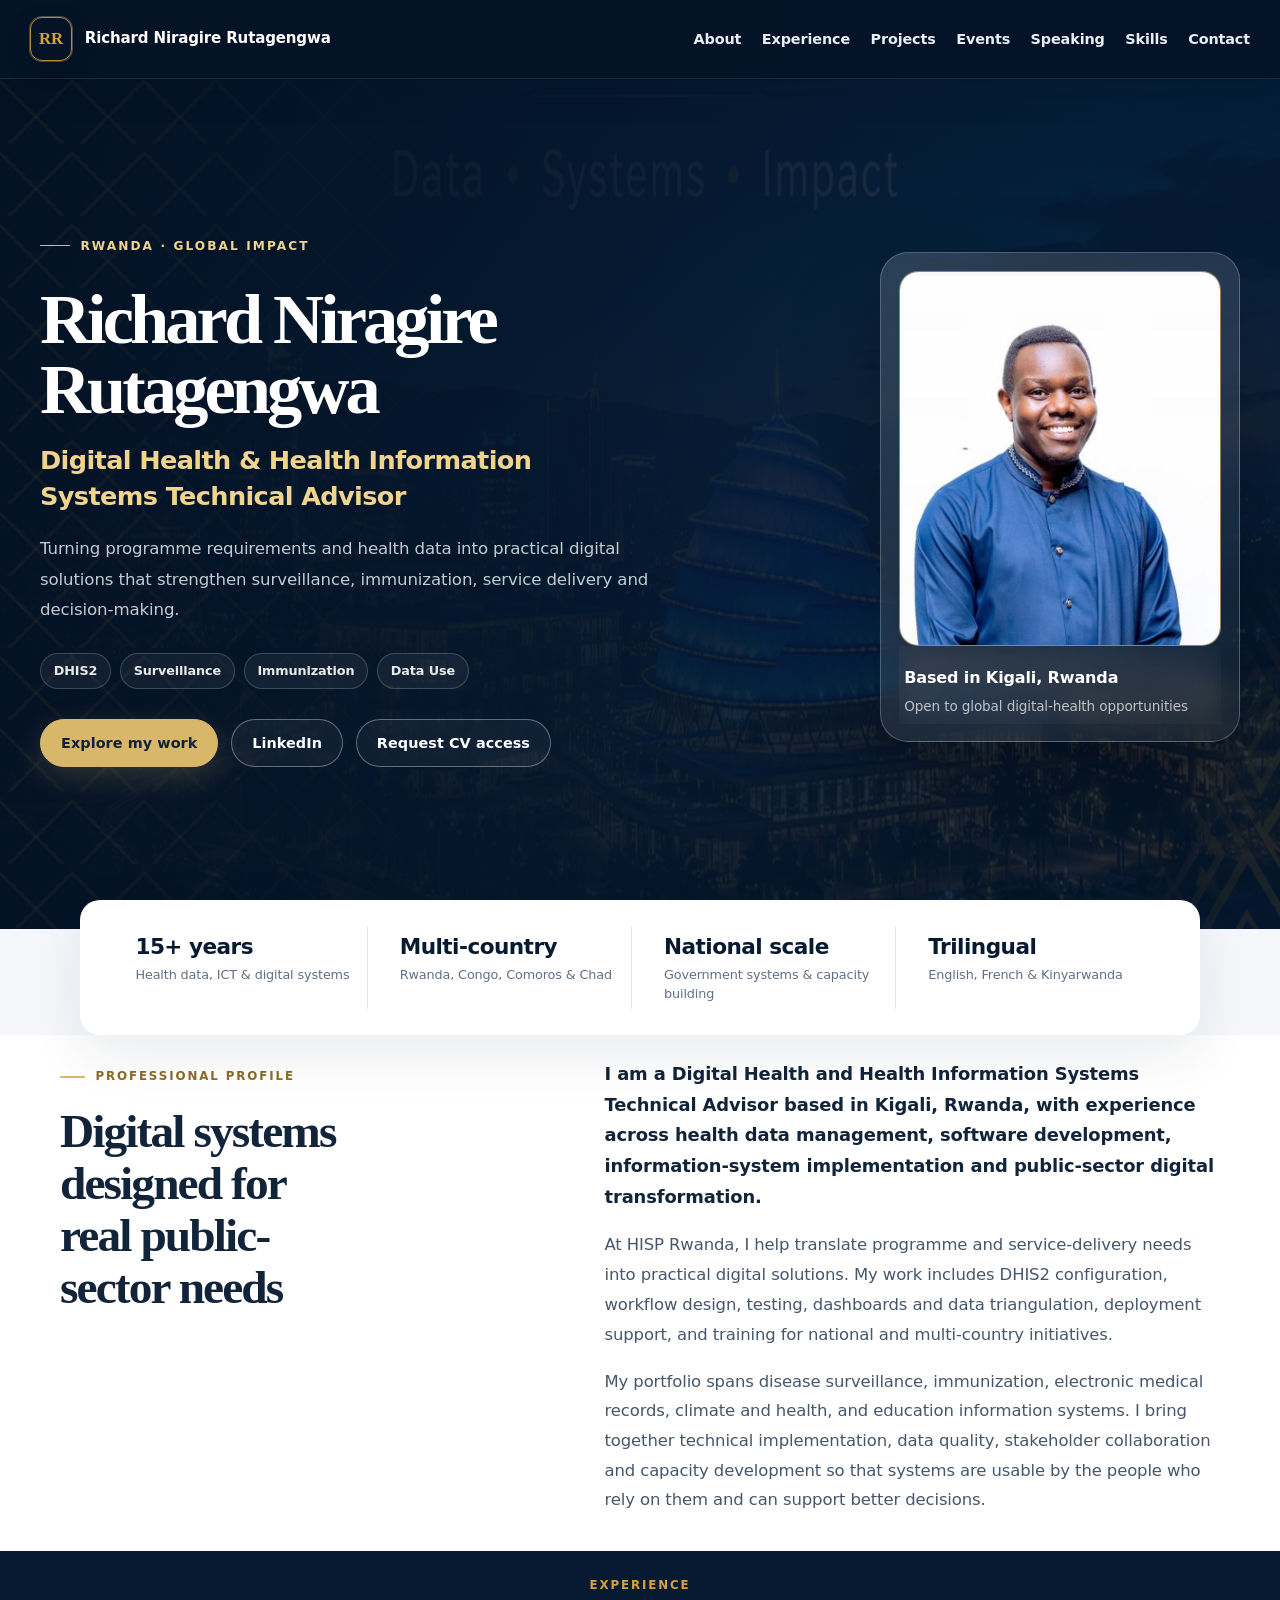
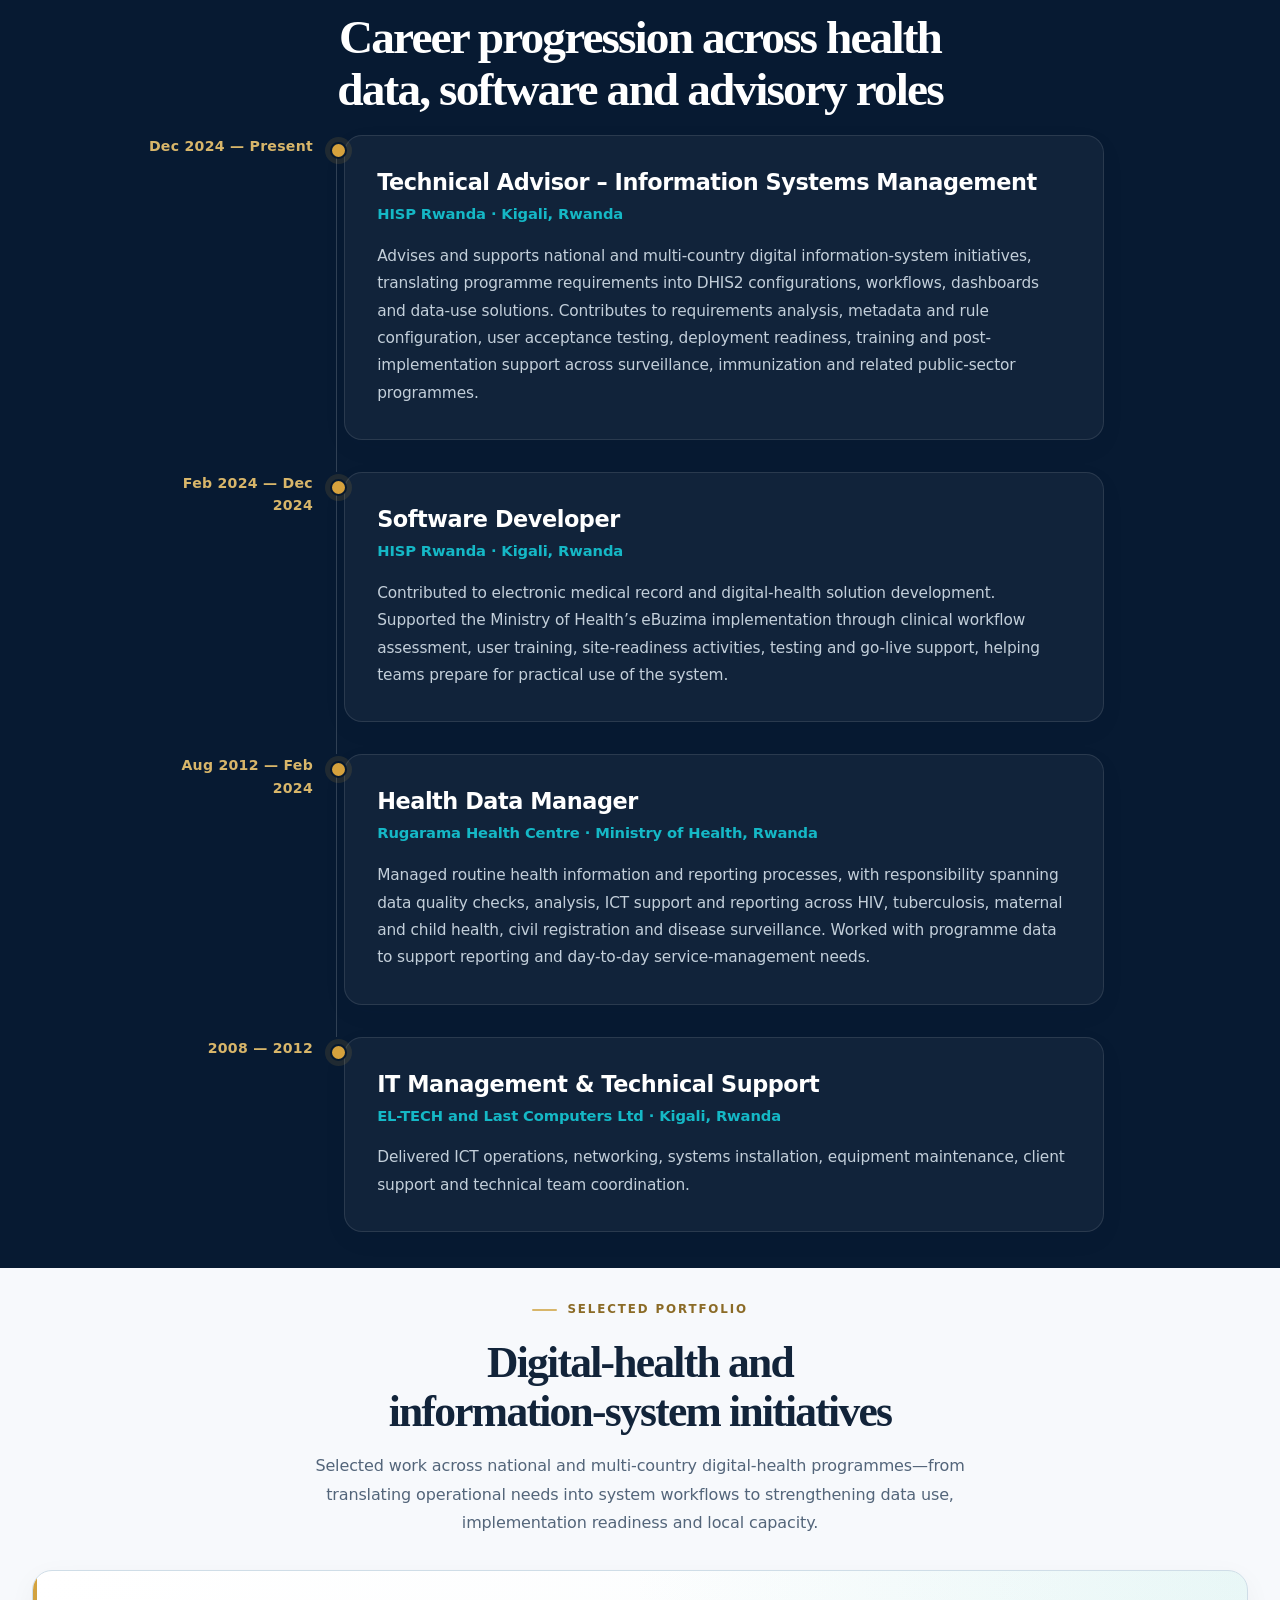
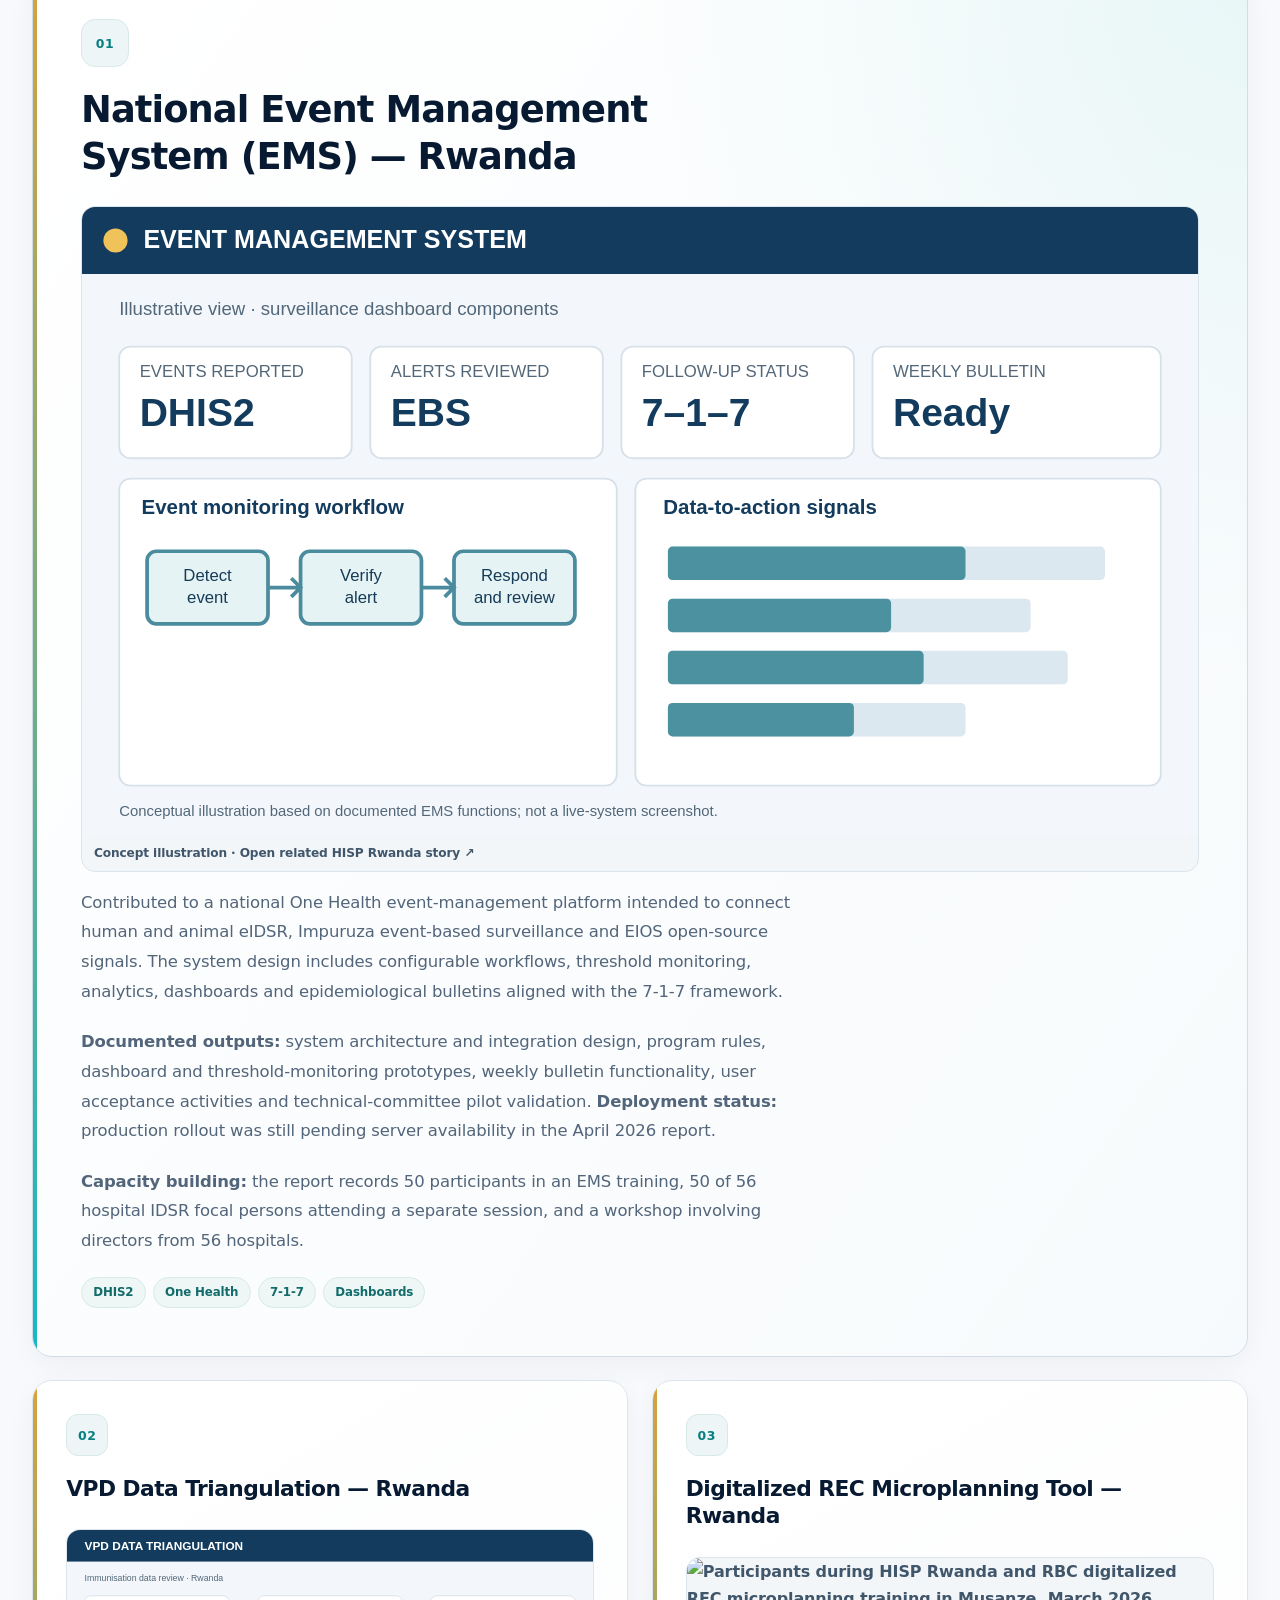
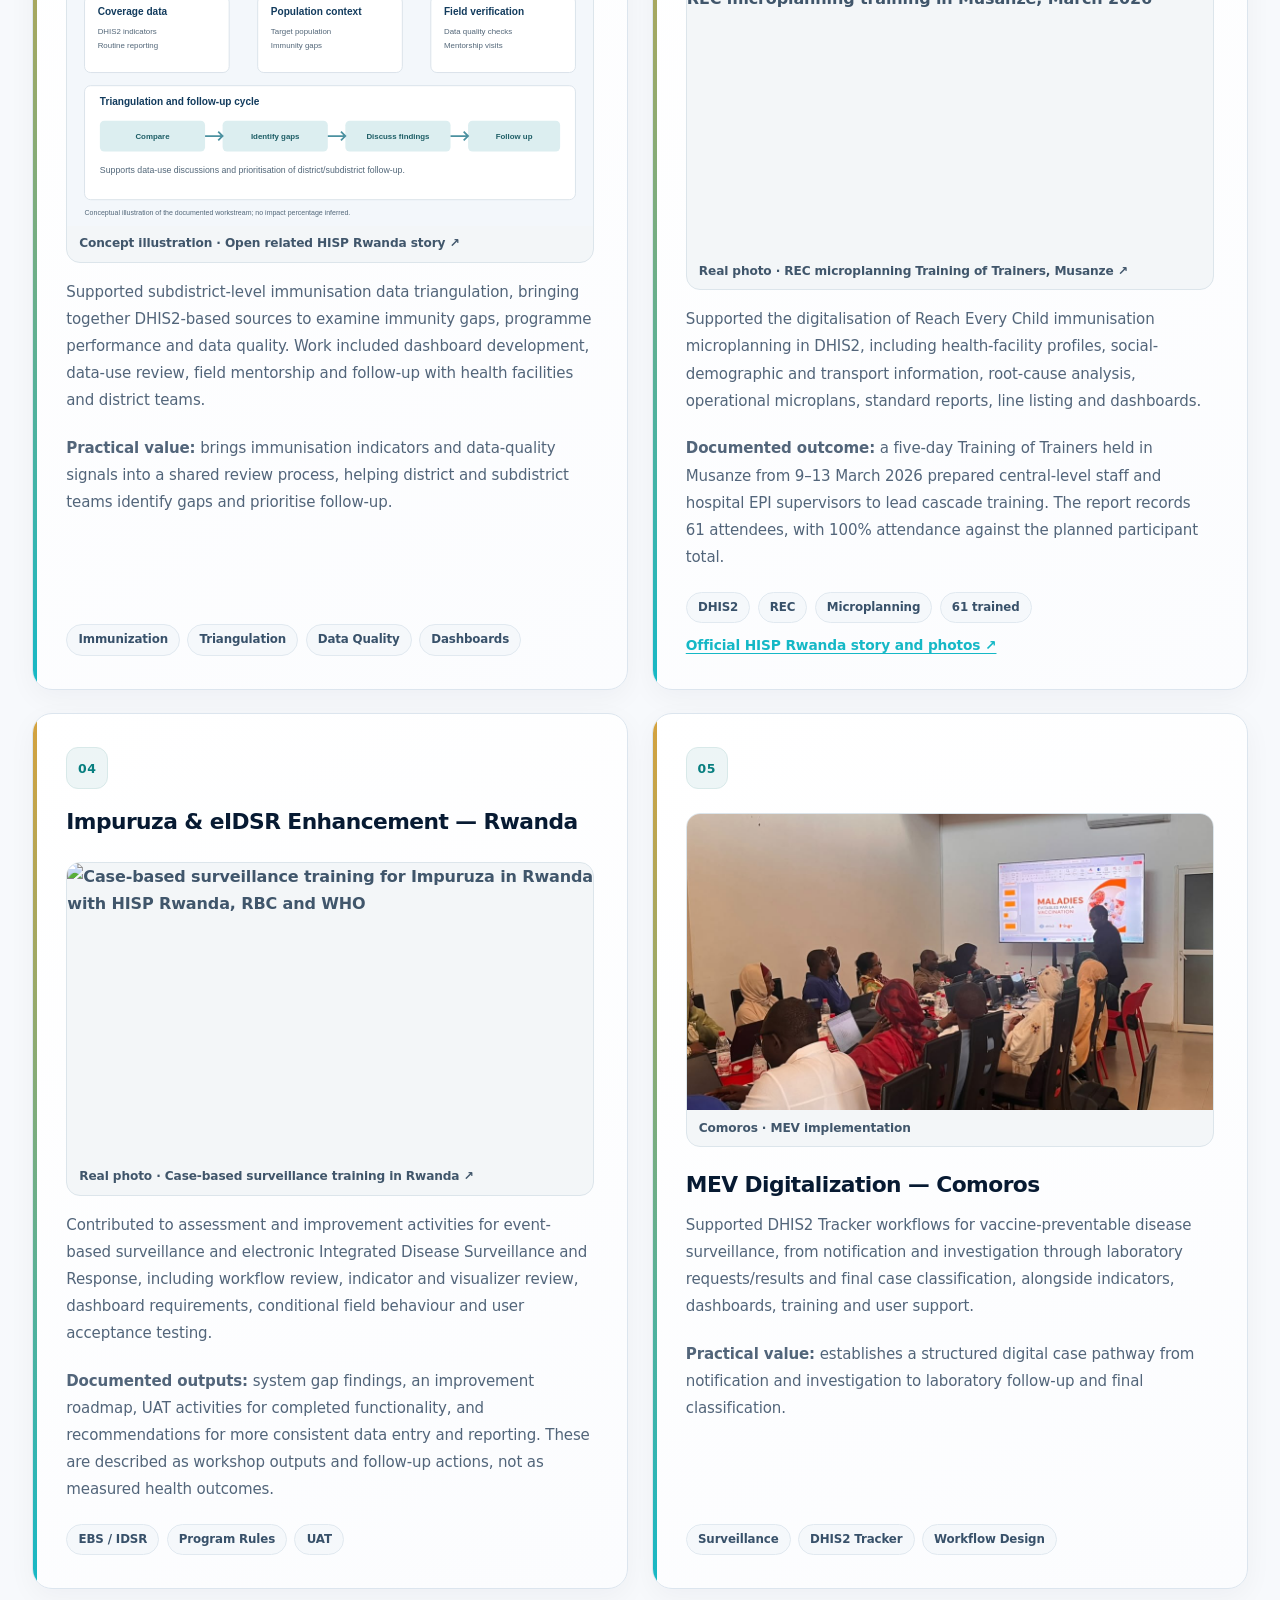
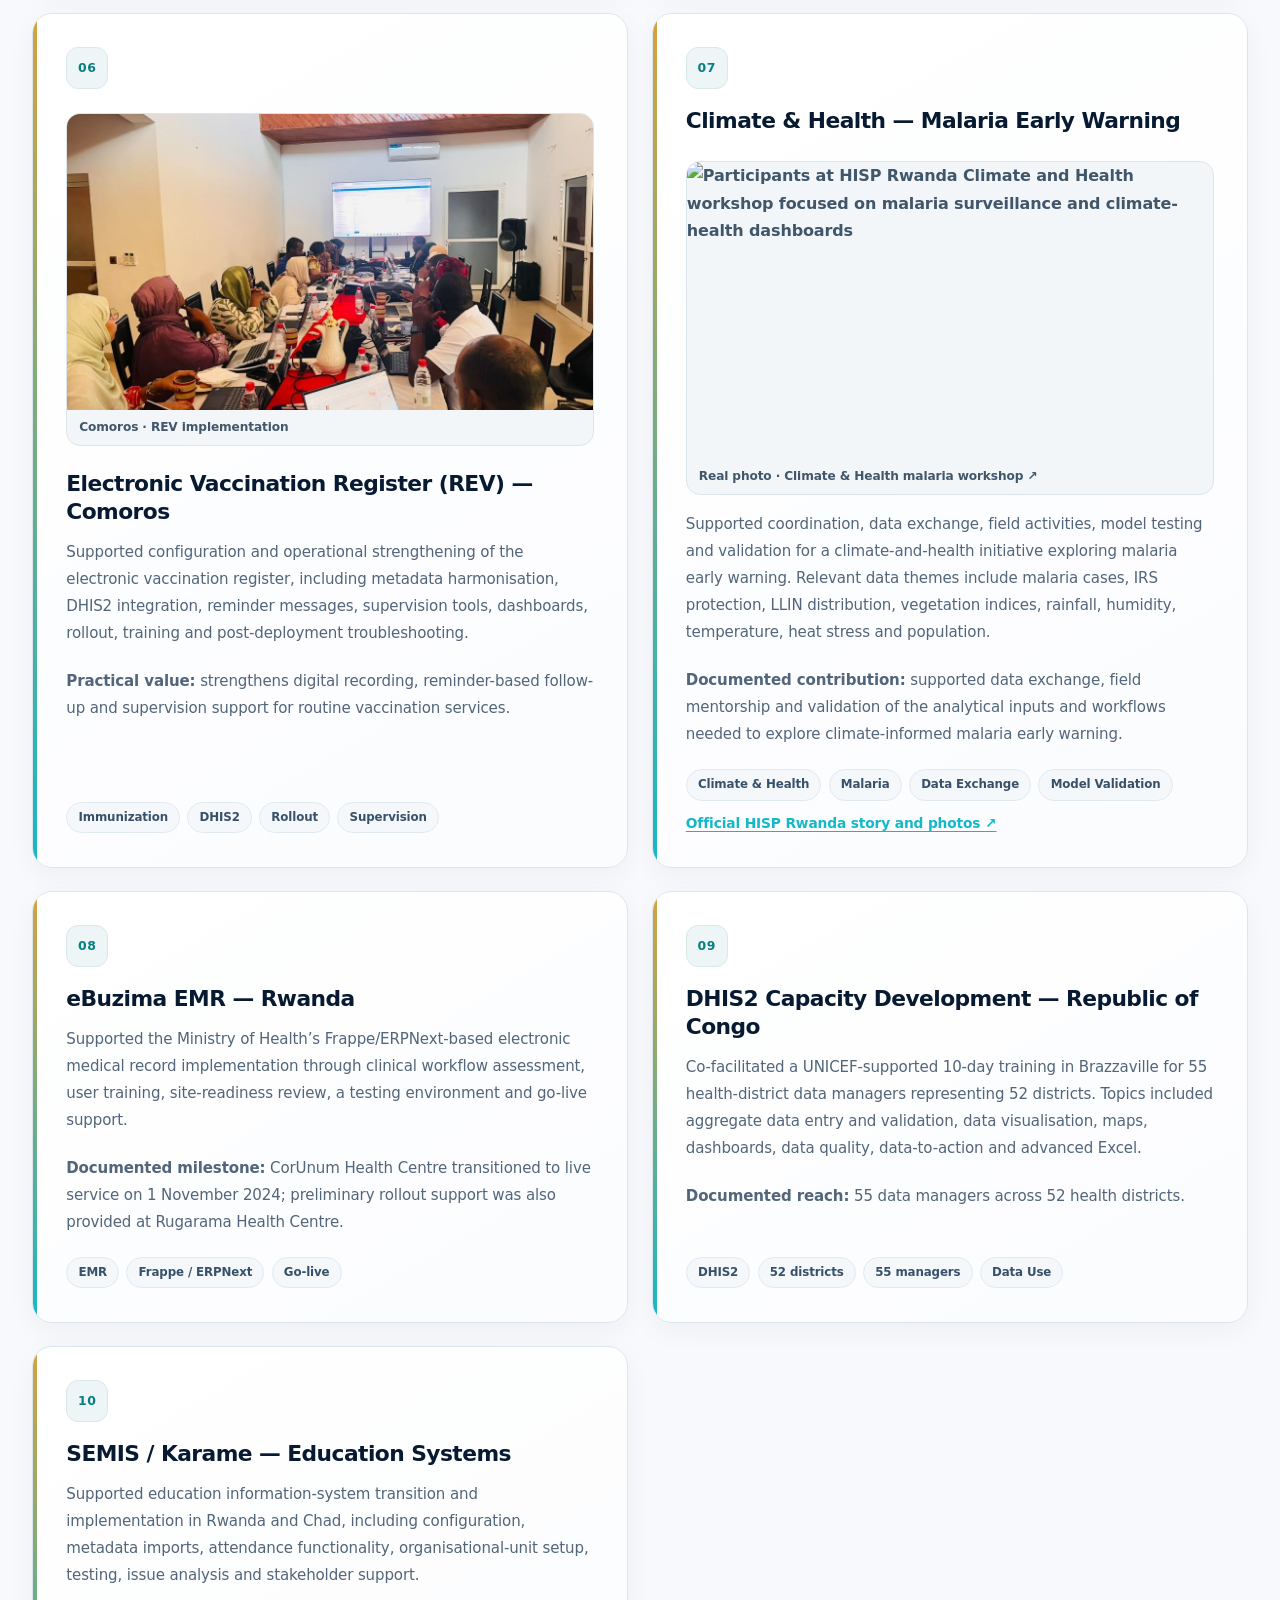
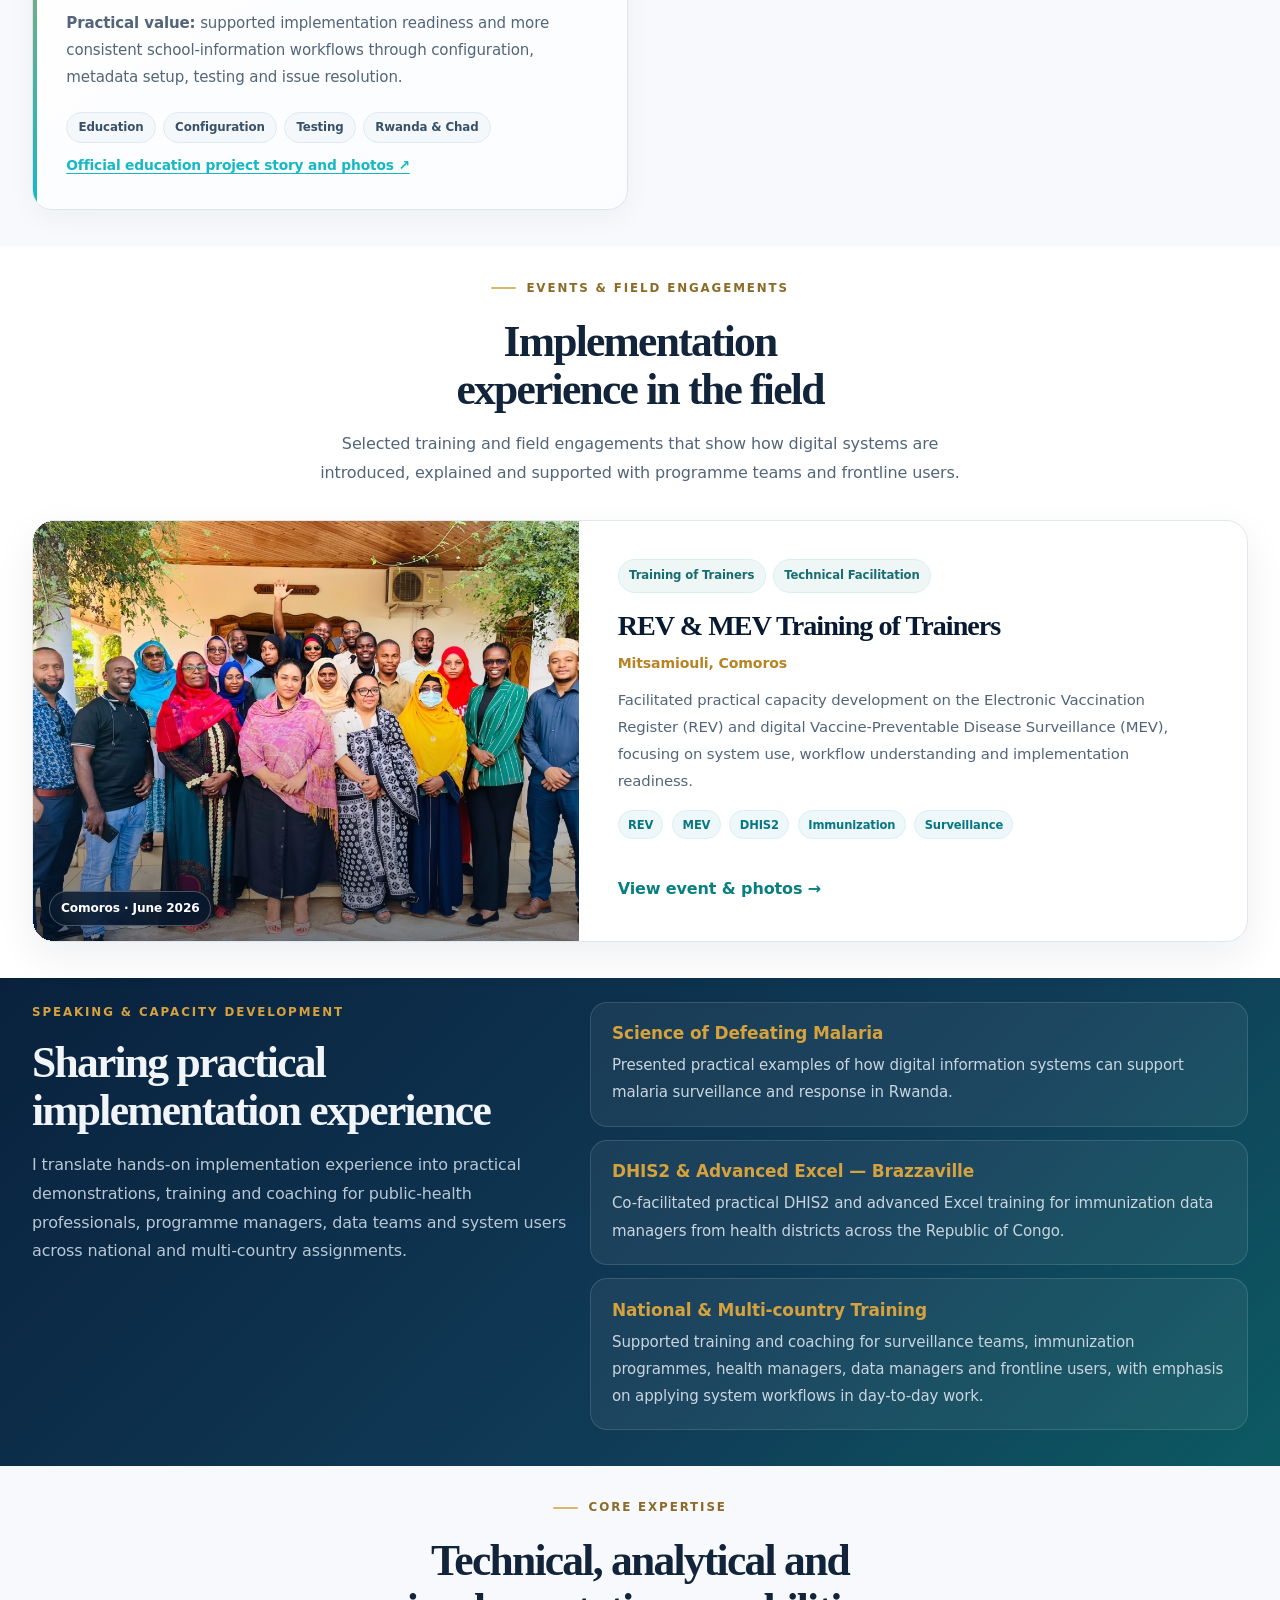
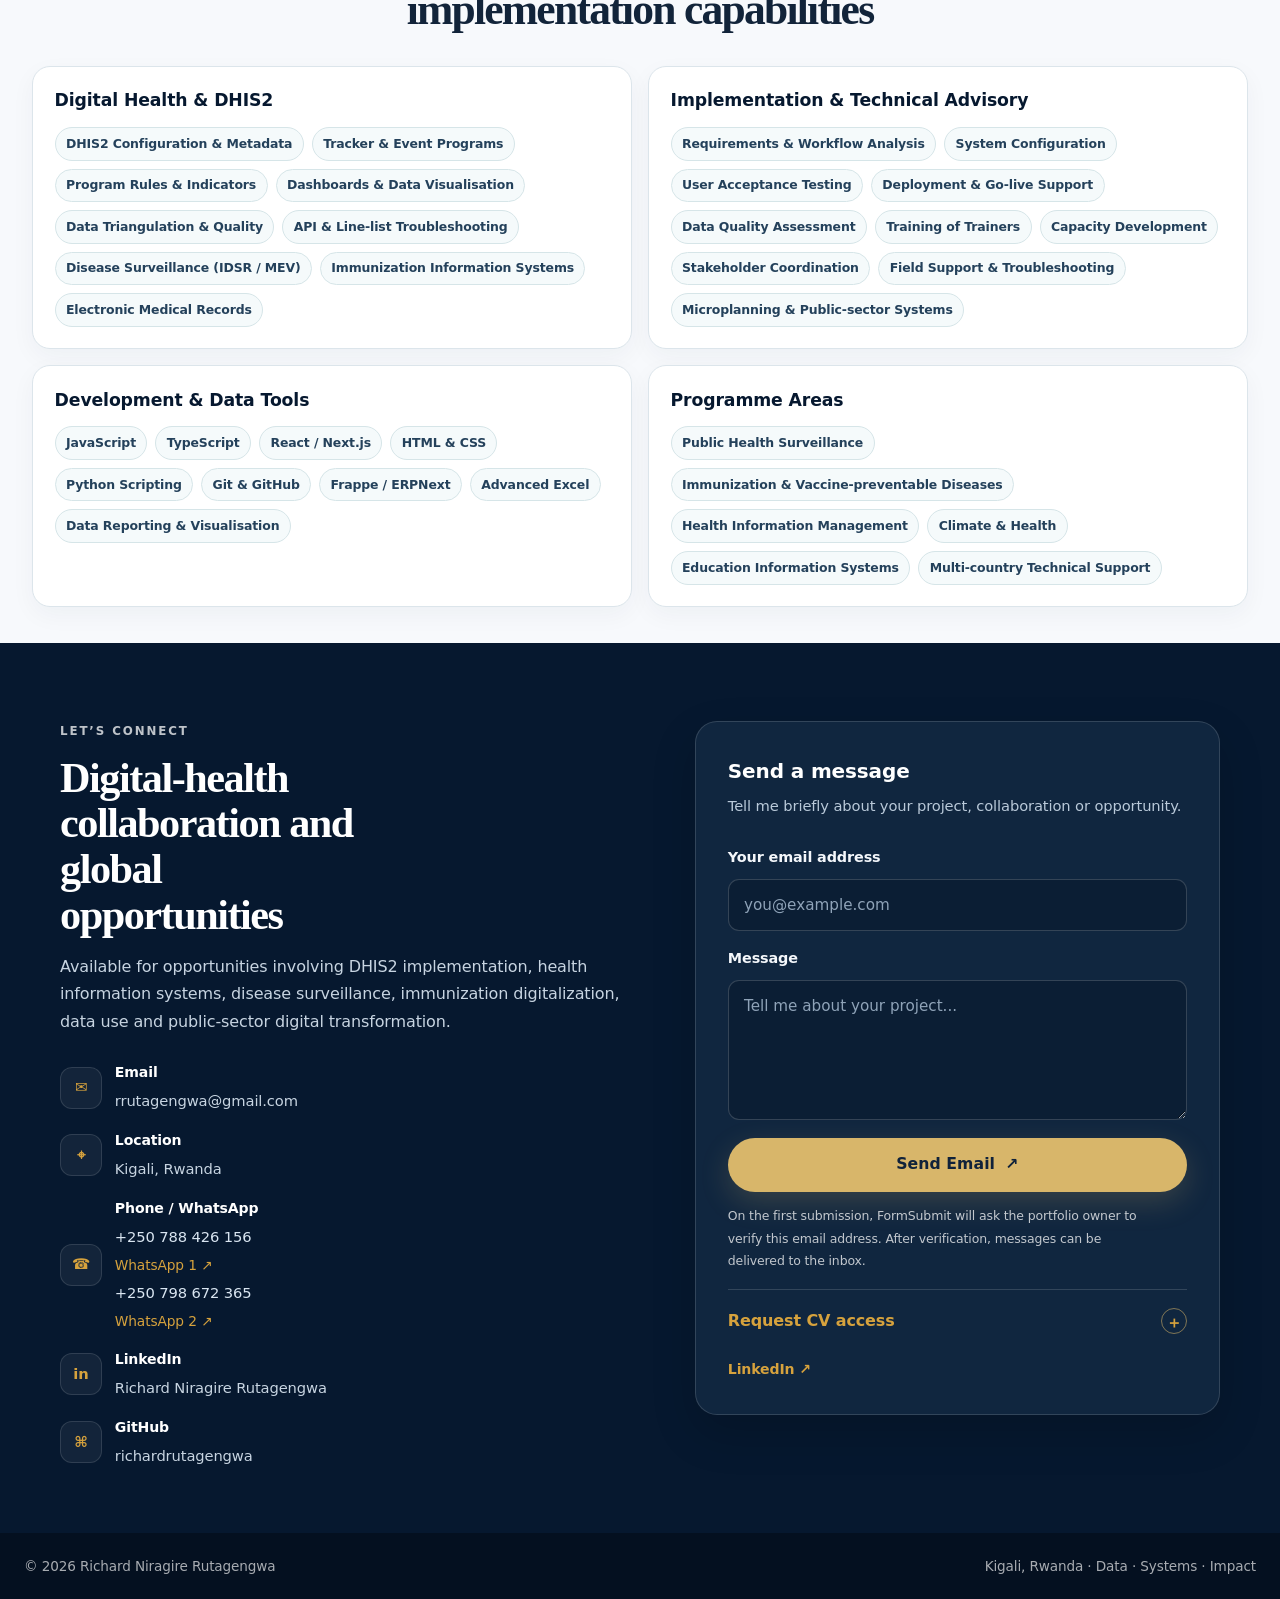
==== commit f1242f9e: "Replace project illustrations with authentic HISP Rwanda photos" ====
--- a/index.html
+++ b/index.html
@@ -270,7 +270,7 @@
           <article class="project-card reveal">
             <span class="project-number">03</span>
             <h3>Digitalized REC Microplanning Tool — Rwanda</h3>
-            <a class="project-image" href="https://hisprwanda.org/hisp-rwanda-supports-digital-innovation-to-strengthen-immunization-planning/" target="_blank" rel="noopener"><img src="assets/projects/rec-microplanning-illustration.svg" alt="Illustration of digital REC microplanning workflow and documented training attendance" loading="lazy"><span>Concept illustration · Open official REC story and photos ↗</span></a>
+            <a class="project-image" href="https://hisprwanda.org/hisp-rwanda-supports-digital-innovation-to-strengthen-immunization-planning/" target="_blank" rel="noopener"><img src="https://hisprwanda.org/wp-content/uploads/2026/03/2-rbc-1-300x169.png" alt="Participants during HISP Rwanda and RBC digitalized REC microplanning training in Musanze, March 2026" loading="lazy"><span>Real photo · REC microplanning Training of Trainers, Musanze ↗</span></a>
             <p>
               Supported the digitalisation of Reach Every Child immunisation microplanning in DHIS2,
               including health-facility profiles, social-demographic and transport information,
@@ -287,7 +287,7 @@
           <article class="project-card reveal">
             <span class="project-number">04</span>
             <h3>Impuruza &amp; eIDSR Enhancement — Rwanda</h3>
-            <a class="project-image" href="https://hisprwanda.org/hisp-rwanda-quarterly-newsletter-july-september-2025/" target="_blank" rel="noopener"><img src="assets/projects/impuruza-eidsr-illustration.svg" alt="Illustration of Impuruza and eIDSR event-based surveillance workflow" loading="lazy"><span>Concept illustration · Open related HISP Rwanda story ↗</span></a>
+            <a class="project-image" href="https://hisprwanda.org/hisp-rwanda-quarterly-newsletter-july-september-2025/" target="_blank" rel="noopener"><img src="https://hisprwanda.org/wp-content/uploads/2025/10/WhatsApp-Image-2025-08-08-at-11.31.18-AM-300x169.jpeg" alt="Case-based surveillance training for Impuruza in Rwanda with HISP Rwanda, RBC and WHO" loading="lazy"><span>Real photo · Case-based surveillance training in Rwanda ↗</span></a>
             <p>
               Contributed to assessment and improvement activities for event-based surveillance and
               electronic Integrated Disease Surveillance and Response, including workflow review,
@@ -330,7 +330,7 @@
           <article class="project-card reveal">
             <span class="project-number">07</span>
             <h3>Climate &amp; Health — Malaria Early Warning</h3>
-            <a class="project-image" href="https://hisprwanda.org/hisp-rwanda-highlights-climate-health-innovations-at-dhis2-2025-conference-hosted-by-university-of-oslo/" target="_blank" rel="noopener"><img src="https://www.cardiff.ac.uk/__data/assets/image/0004/3035443/Data-Lab-Rwanda.png" alt="HISP Rwanda and partners at a DHIS2 Climate &amp; Health spatiotemporal modelling workshop in Kigali" loading="lazy"><span>Real photo · Related Climate &amp; Health workshop in Kigali ↗</span></a>
+            <a class="project-image" href="https://hisprwanda.org/hisp-rwanda-highlights-climate-health-innovations-at-dhis2-2025-conference-hosted-by-university-of-oslo/" target="_blank" rel="noopener"><img src="https://hisprwanda.org/wp-content/uploads/2025/06/1740466318787-300x225.jpeg" alt="Participants at HISP Rwanda Climate and Health workshop focused on malaria surveillance and climate-health dashboards" loading="lazy"><span>Real photo · Climate &amp; Health malaria workshop ↗</span></a>
             <p>
               Supported coordination, data exchange, field activities, model testing and validation
               for a climate-and-health initiative exploring malaria early warning. Relevant data
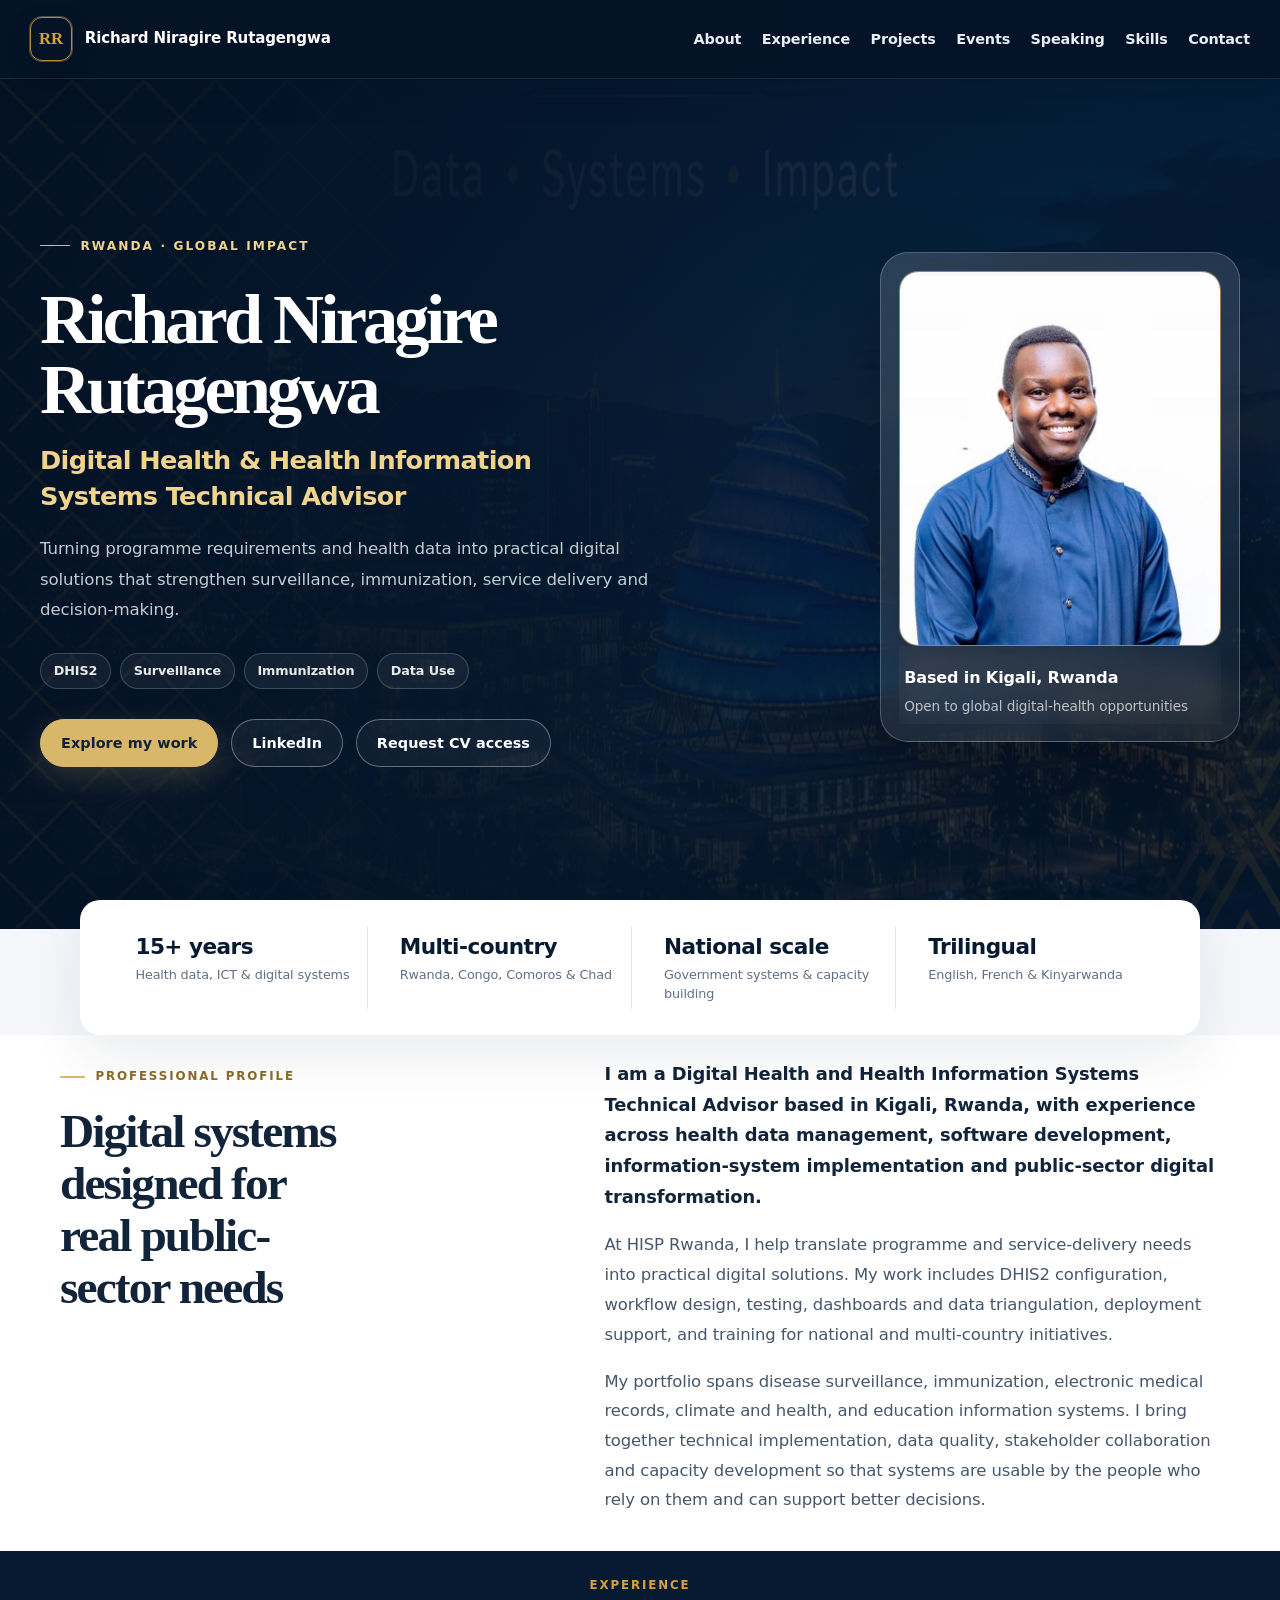
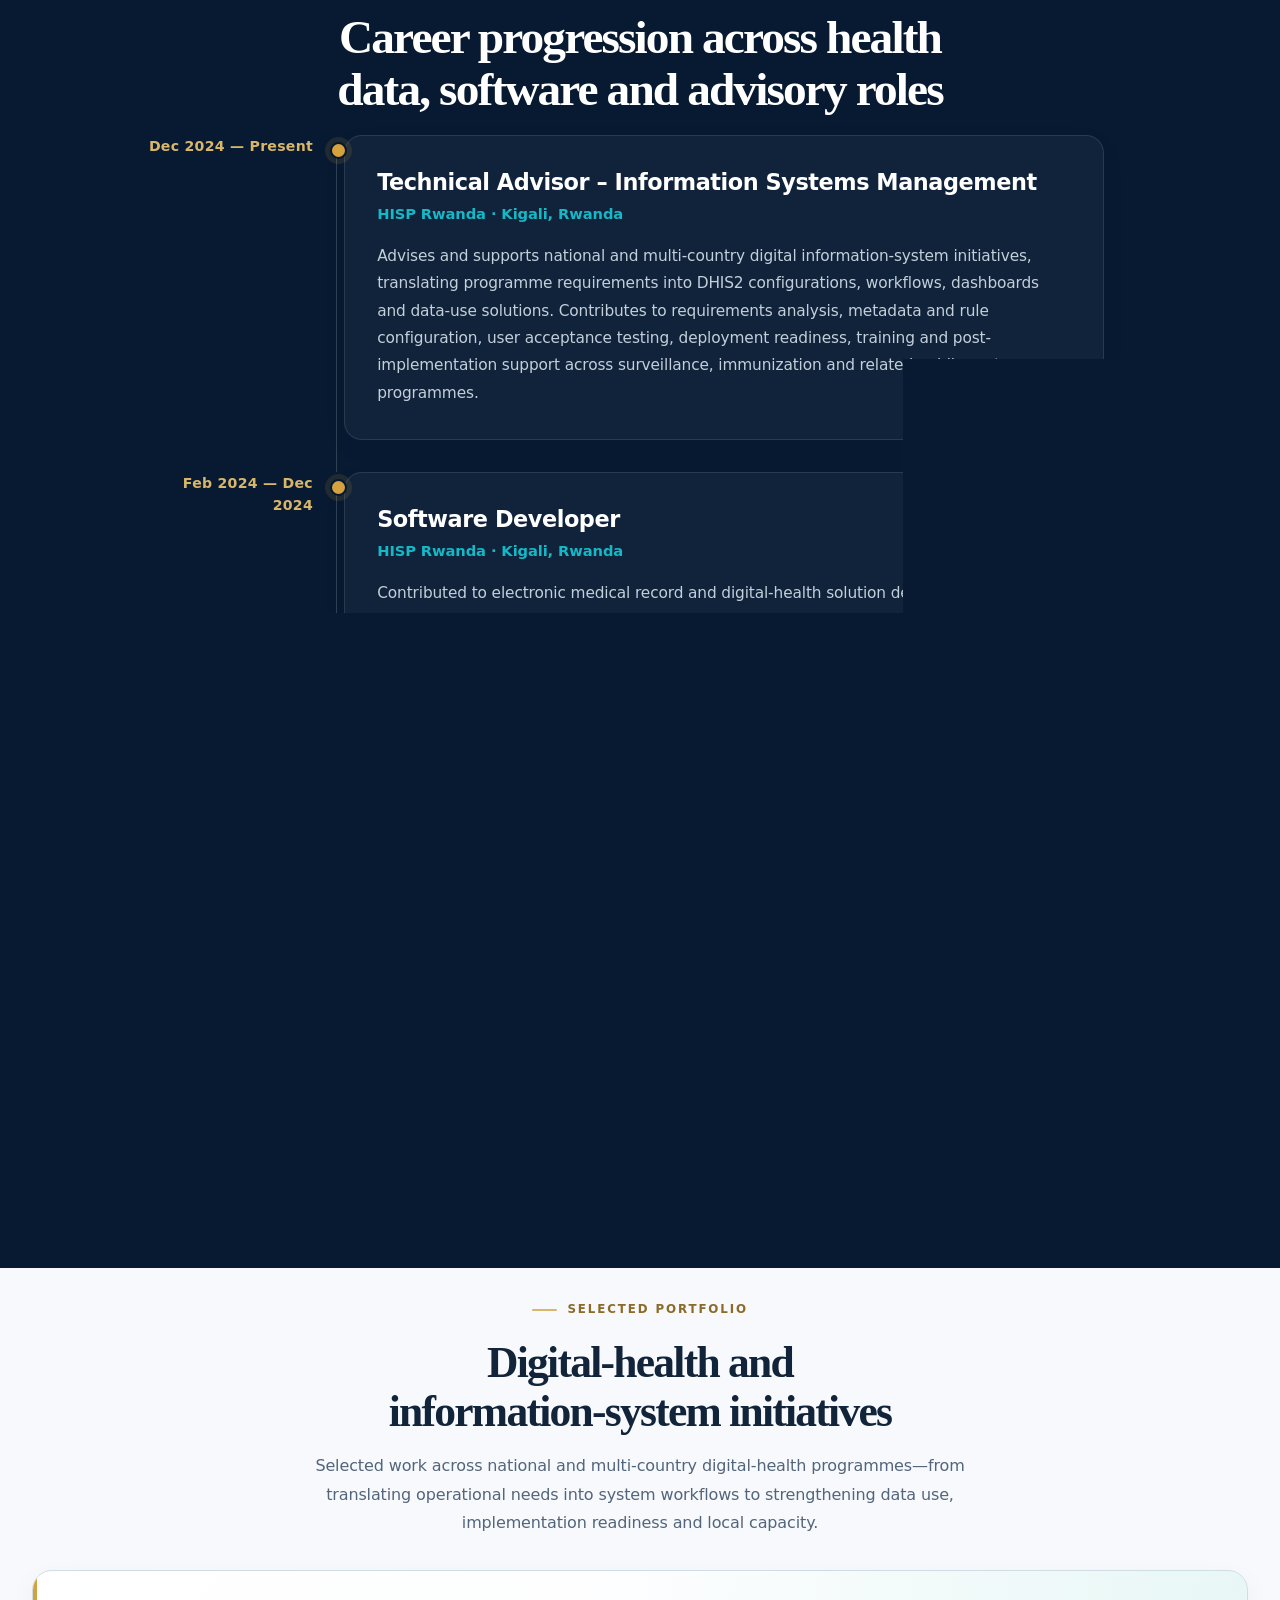
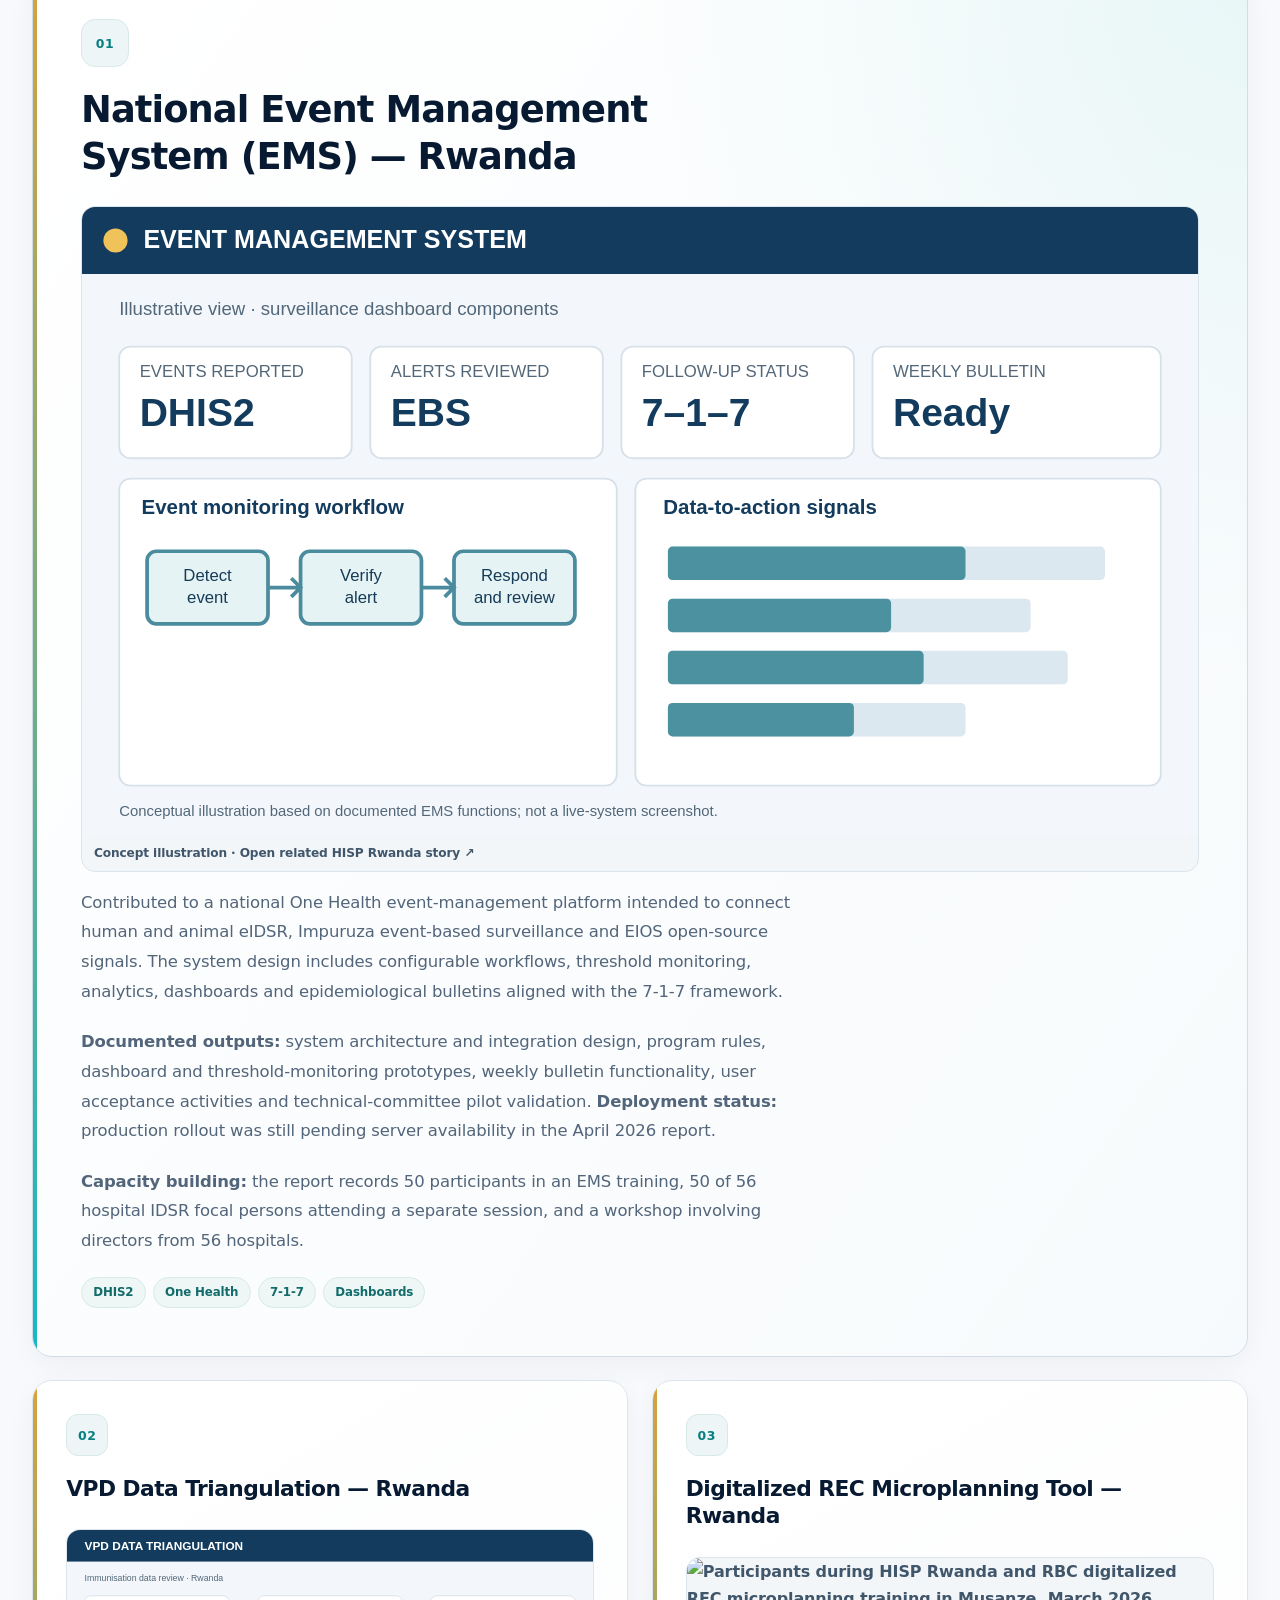
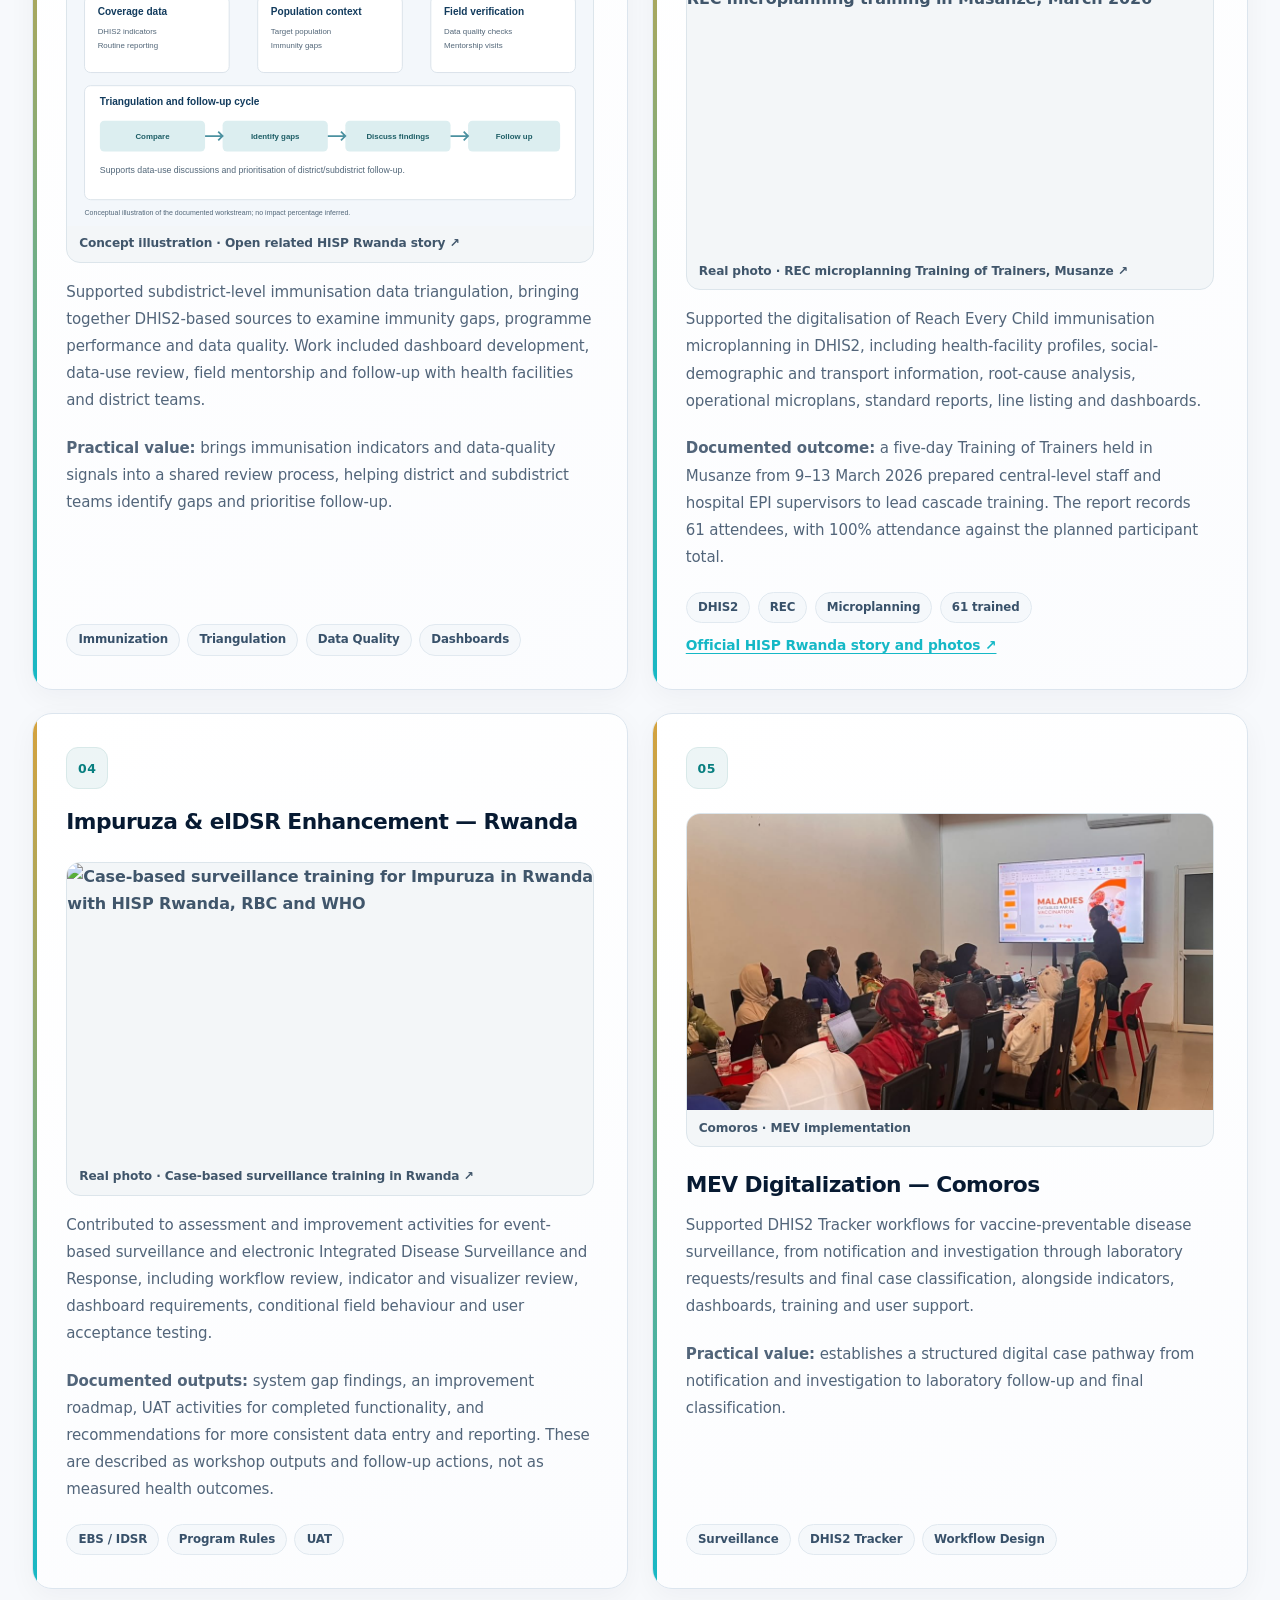
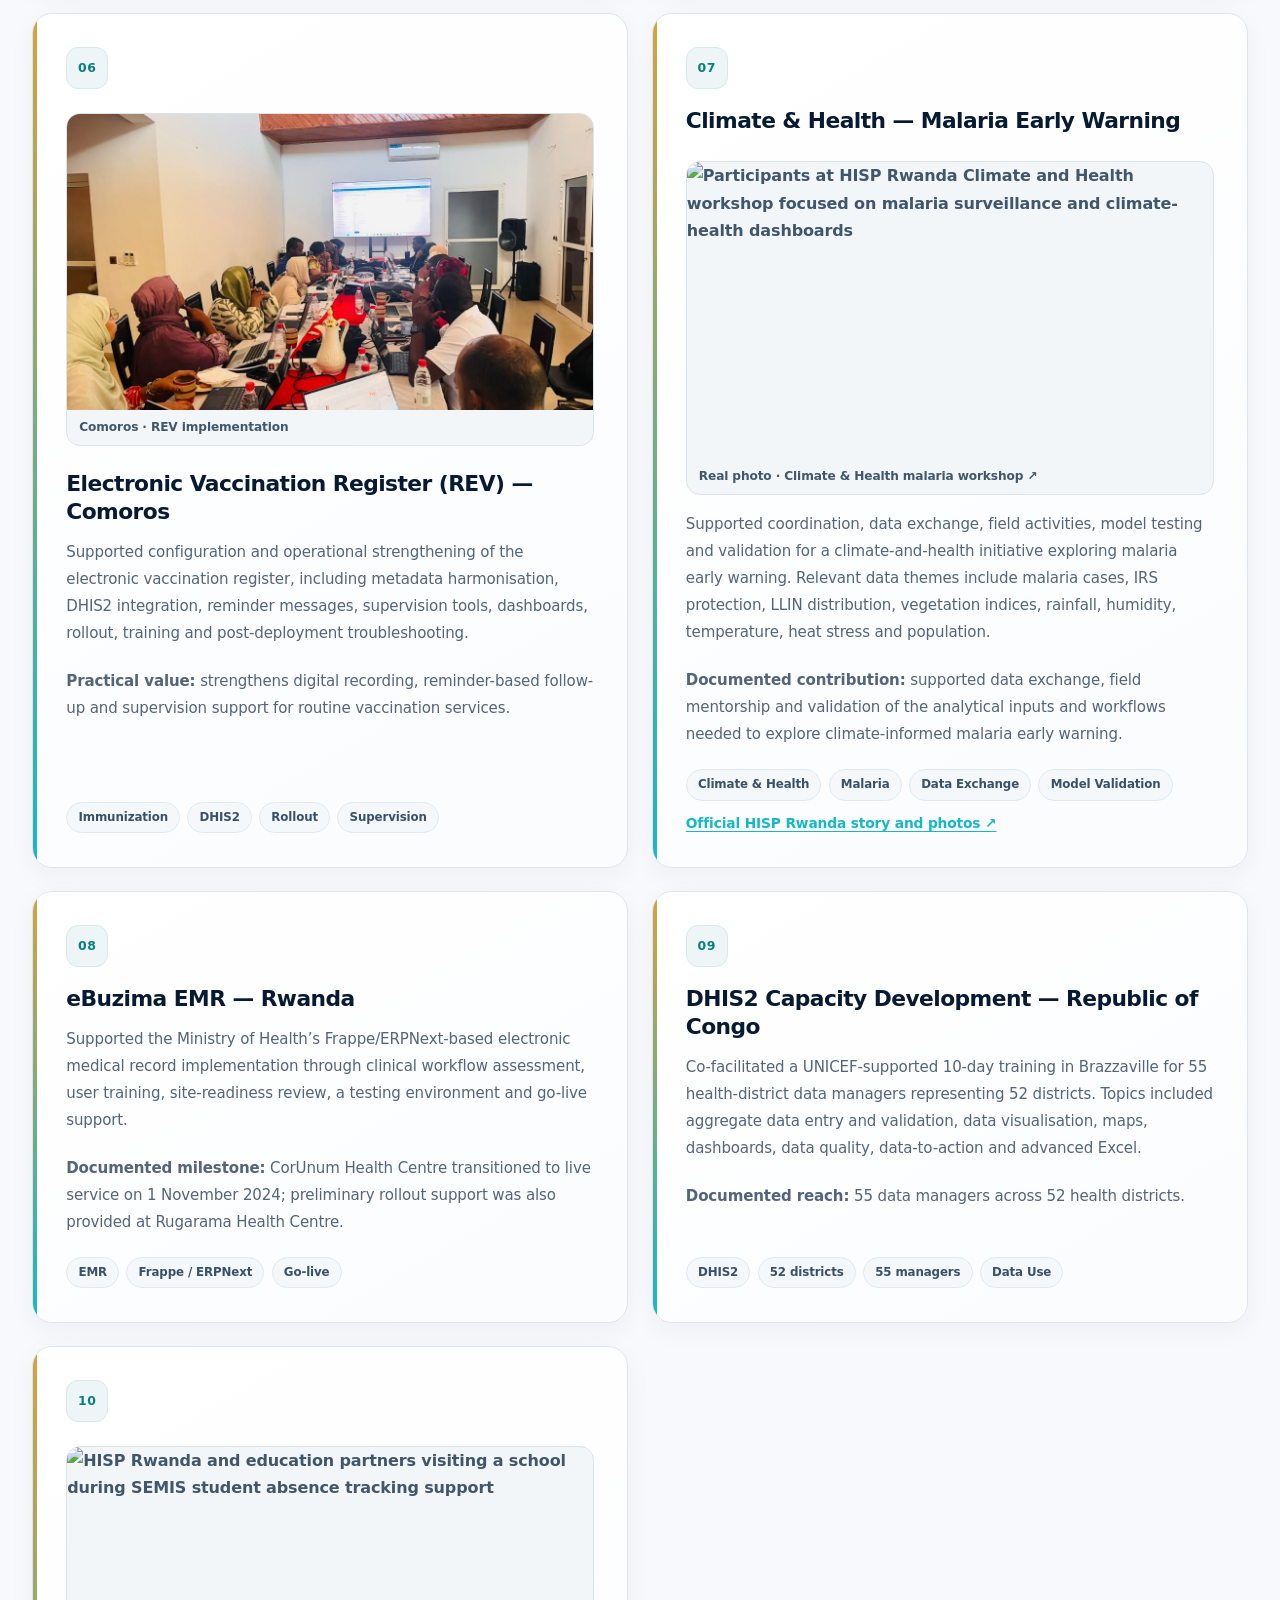
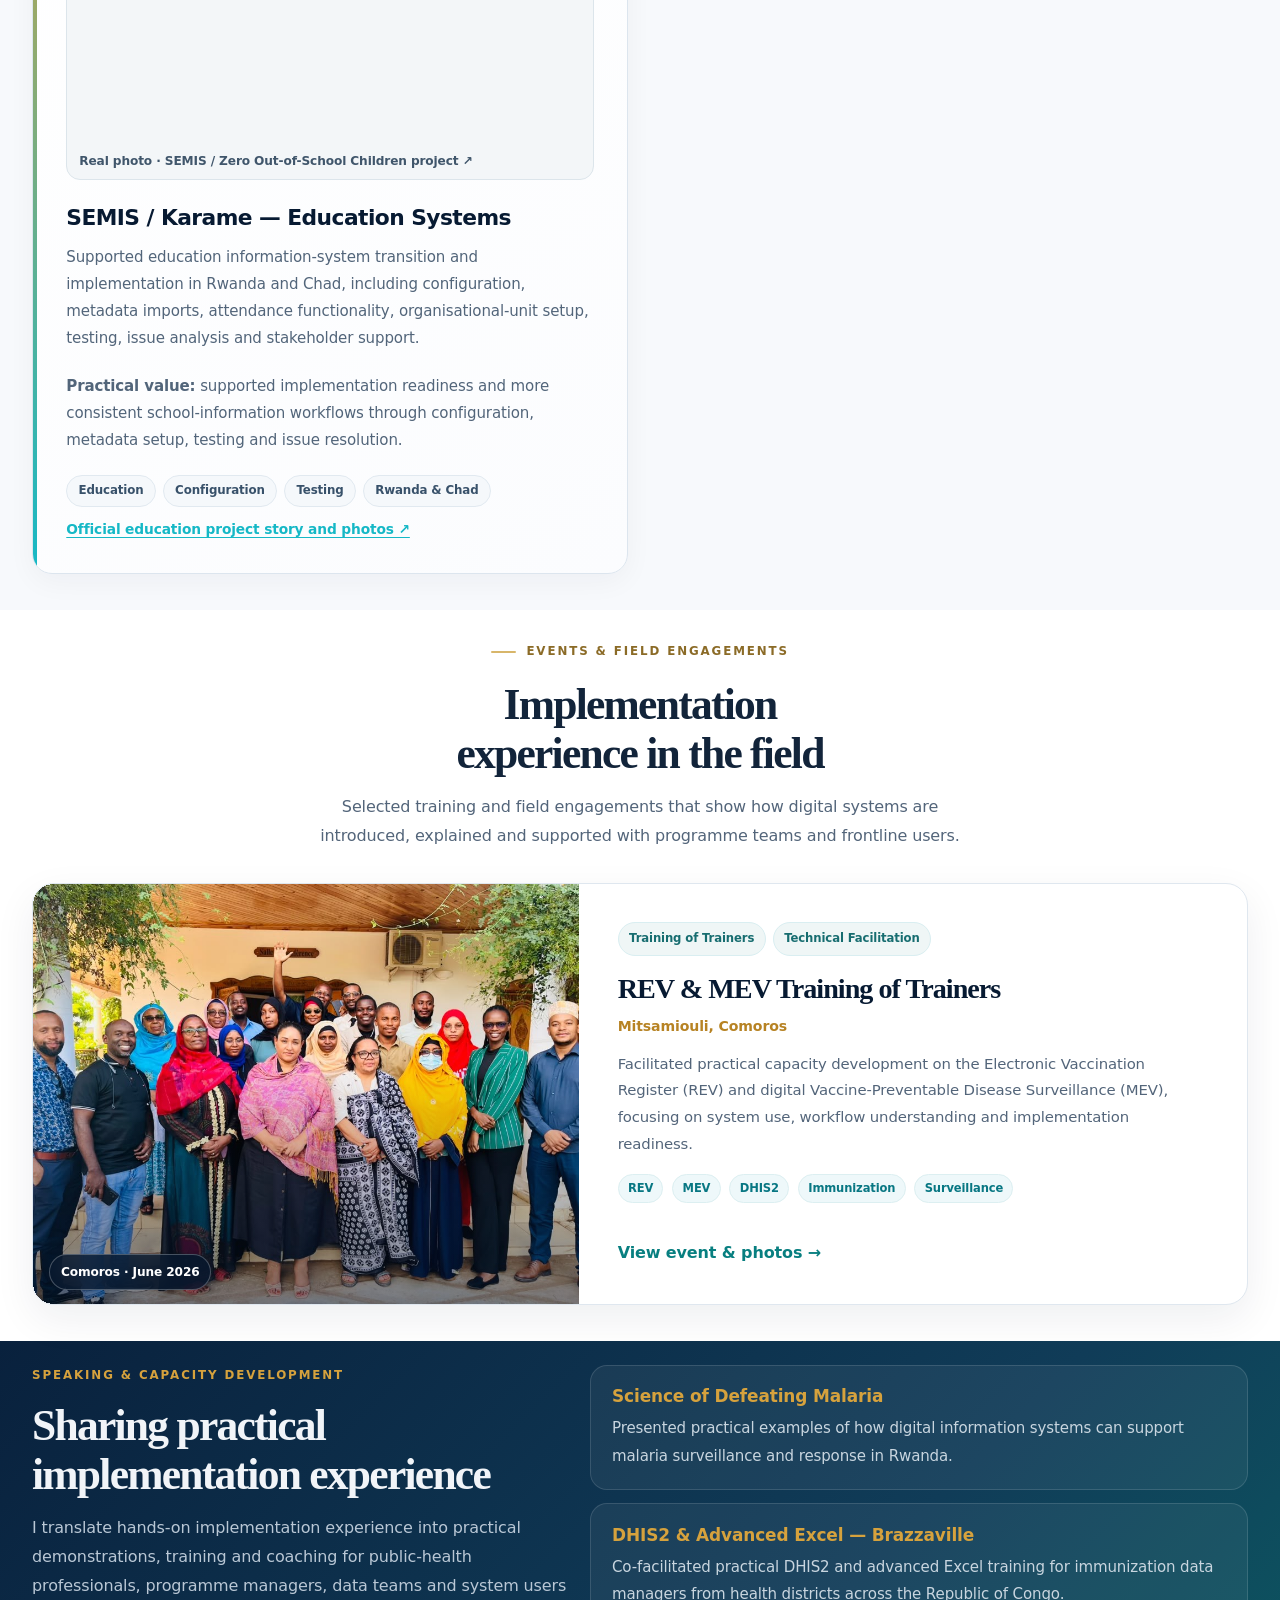
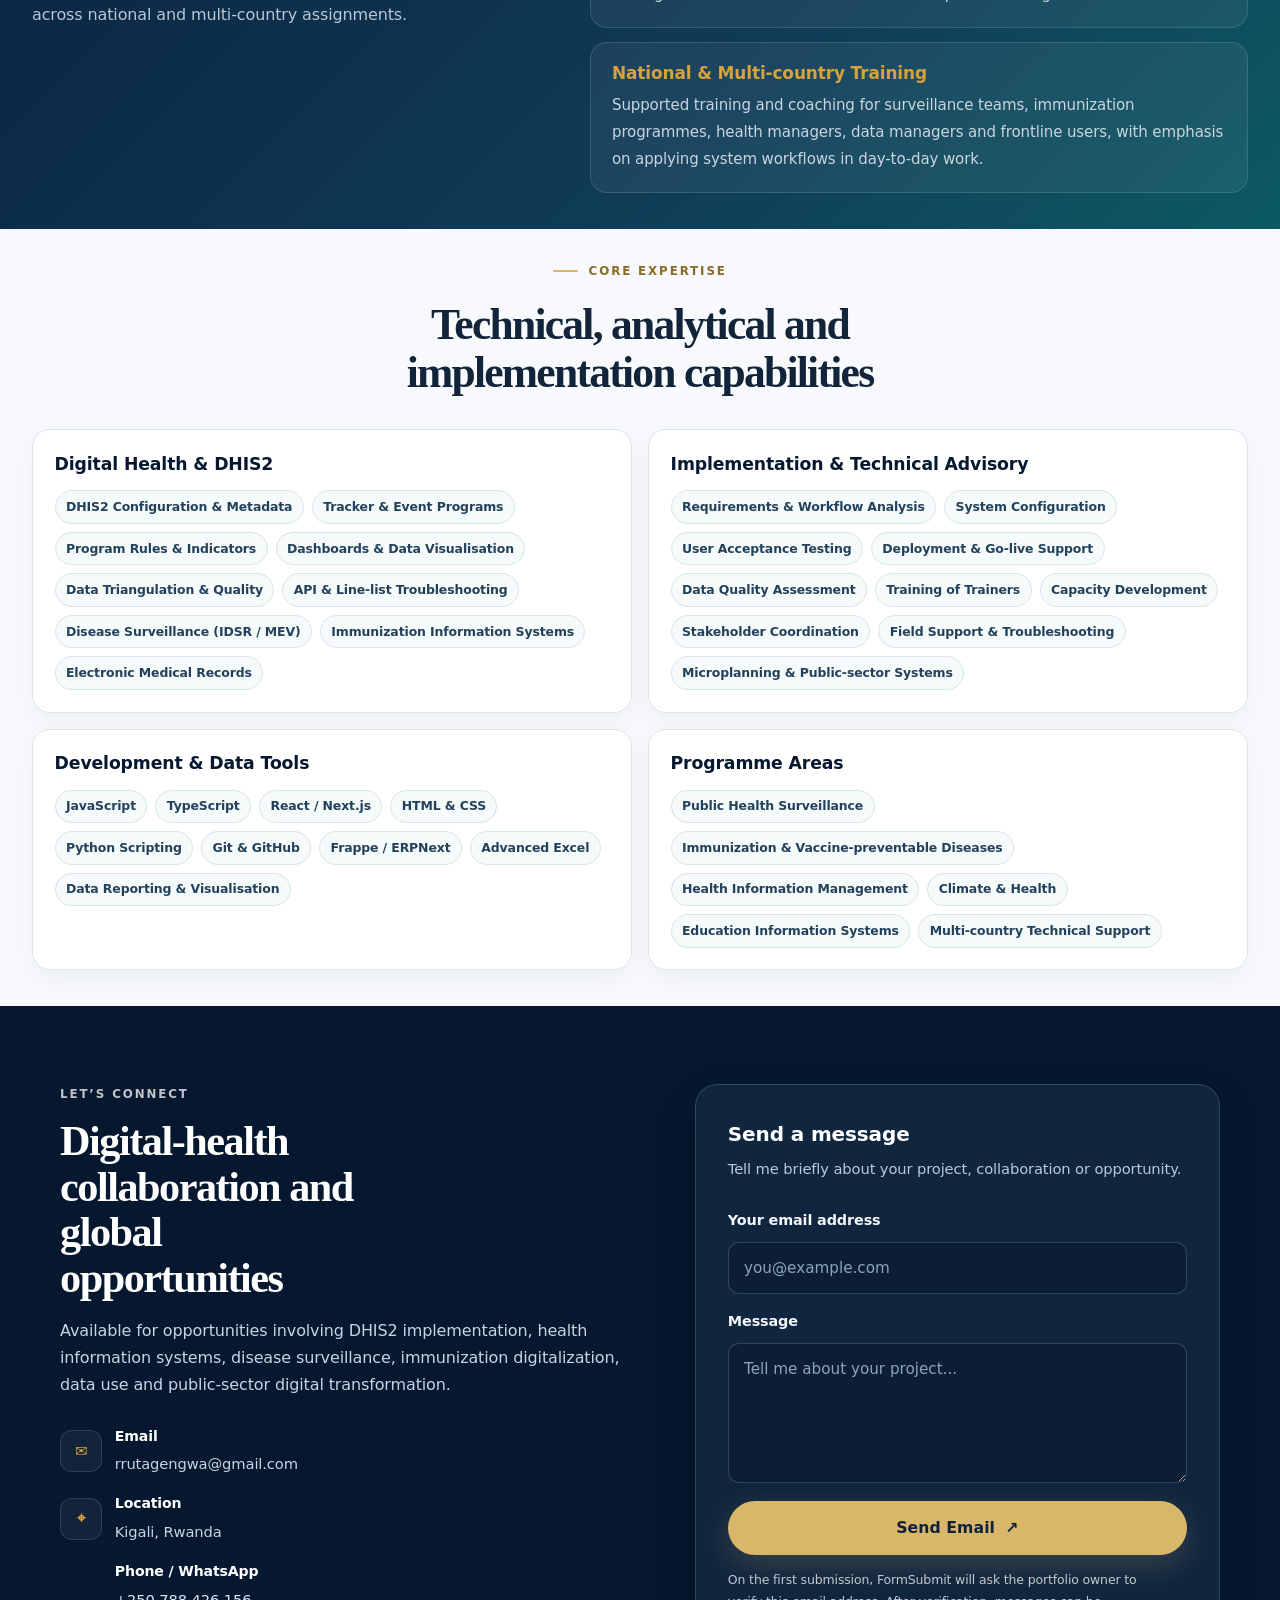
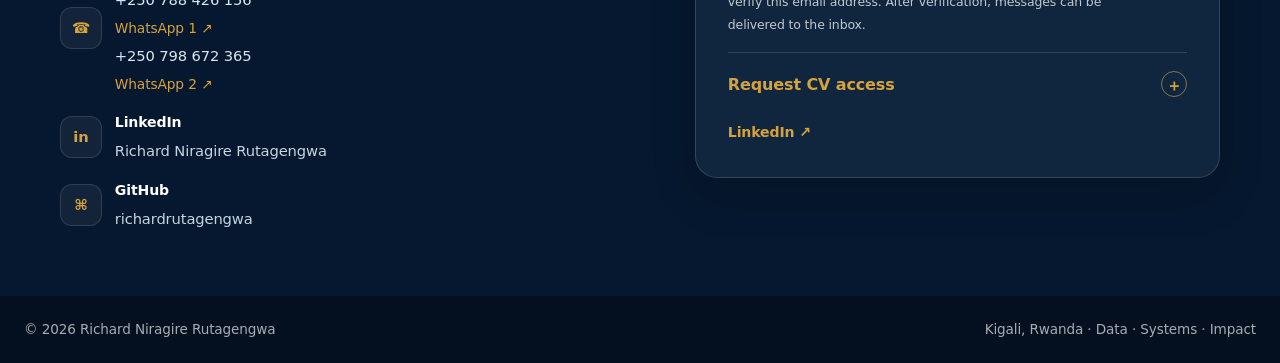
==== commit 65288a4e: "Add authentic SEMIS education project photo" ====
--- a/index.html
+++ b/index.html
@@ -371,6 +371,7 @@
 
           <article class="project-card reveal">
             <span class="project-number">10</span>
+            <a class="project-image" href="https://hisprwanda.org/hisp-rwanda-partners-with-save-the-children-waliku-and-mineduc-to-strengthen-education-data-systems-and-advance-zero-out-of-school-children-goal/" target="_blank" rel="noopener"><img src="https://hisprwanda.org/wp-content/uploads/2026/02/EDU-2-300x169.jpg" alt="HISP Rwanda and education partners visiting a school during SEMIS student absence tracking support" loading="lazy"><span>Real photo · SEMIS / Zero Out-of-School Children project ↗</span></a>
             <h3>SEMIS / Karame — Education Systems</h3>
             <p>
               Supported education information-system transition and implementation in Rwanda and
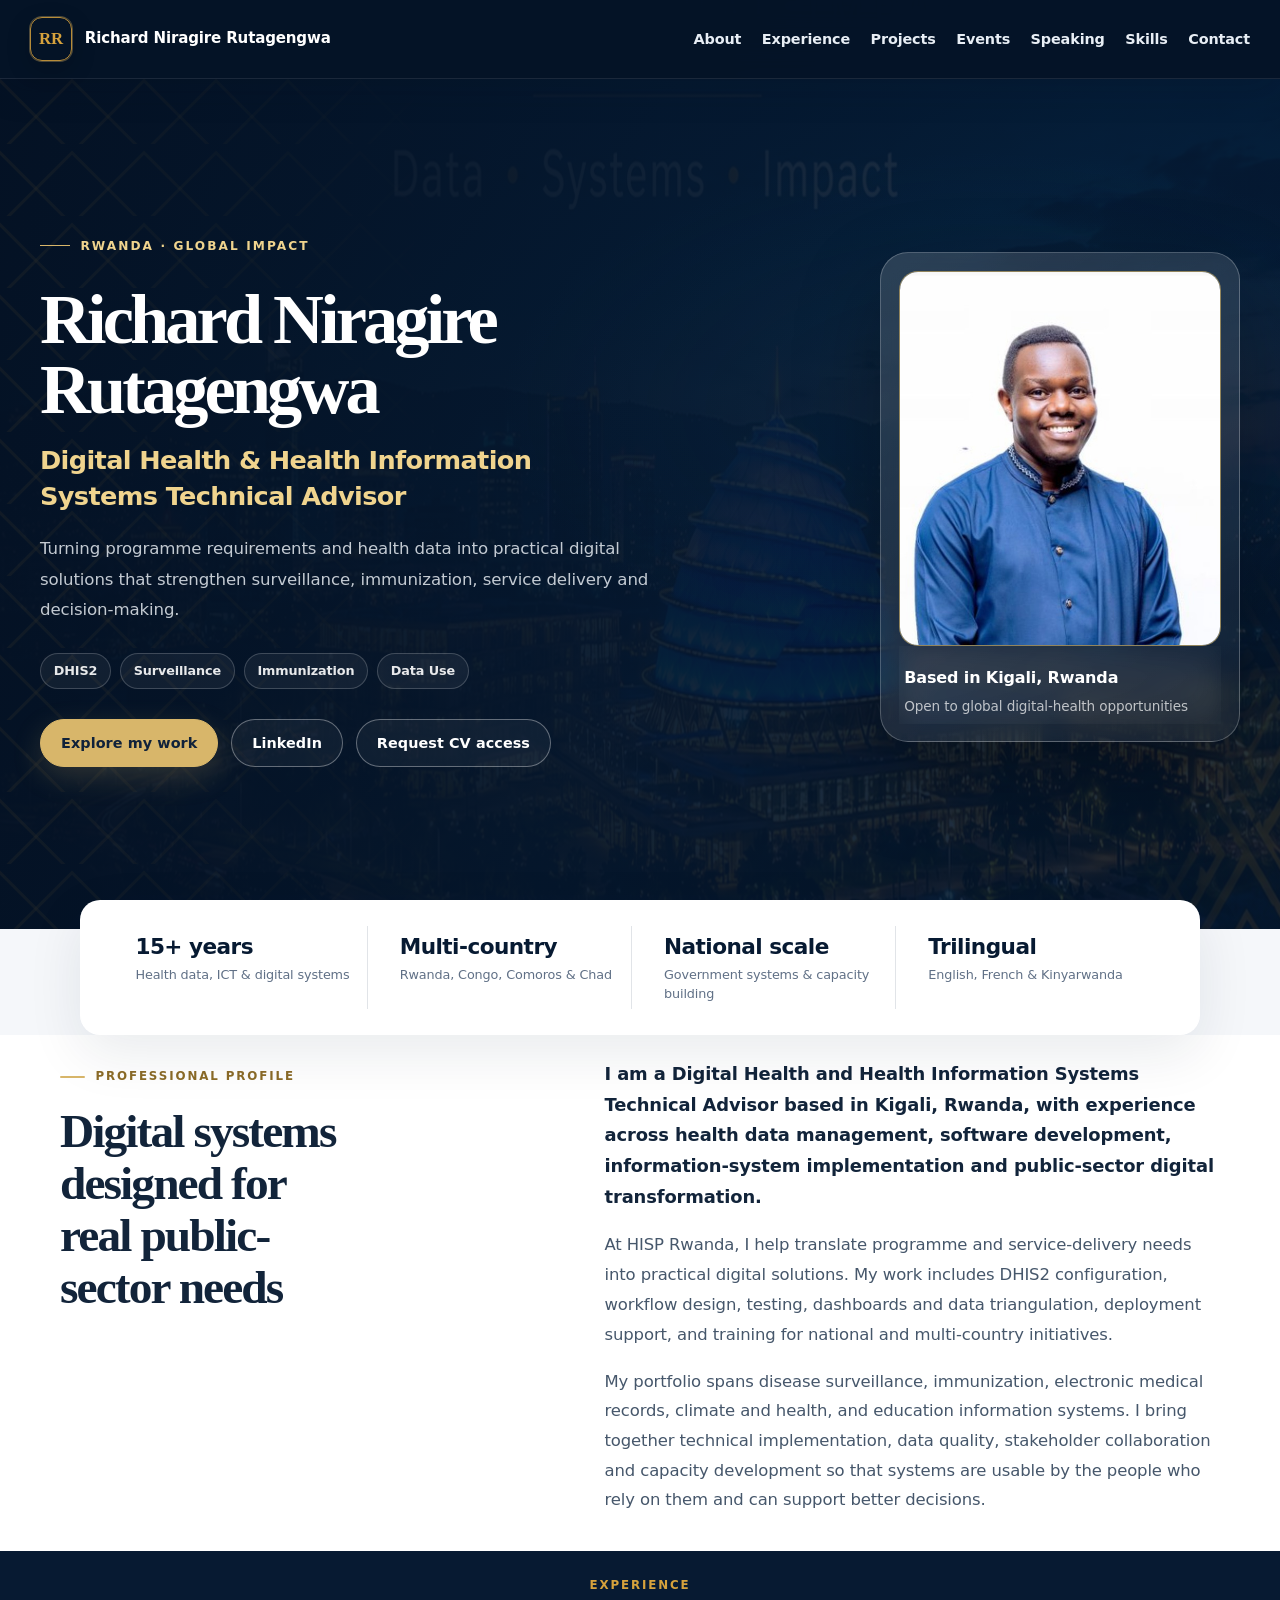
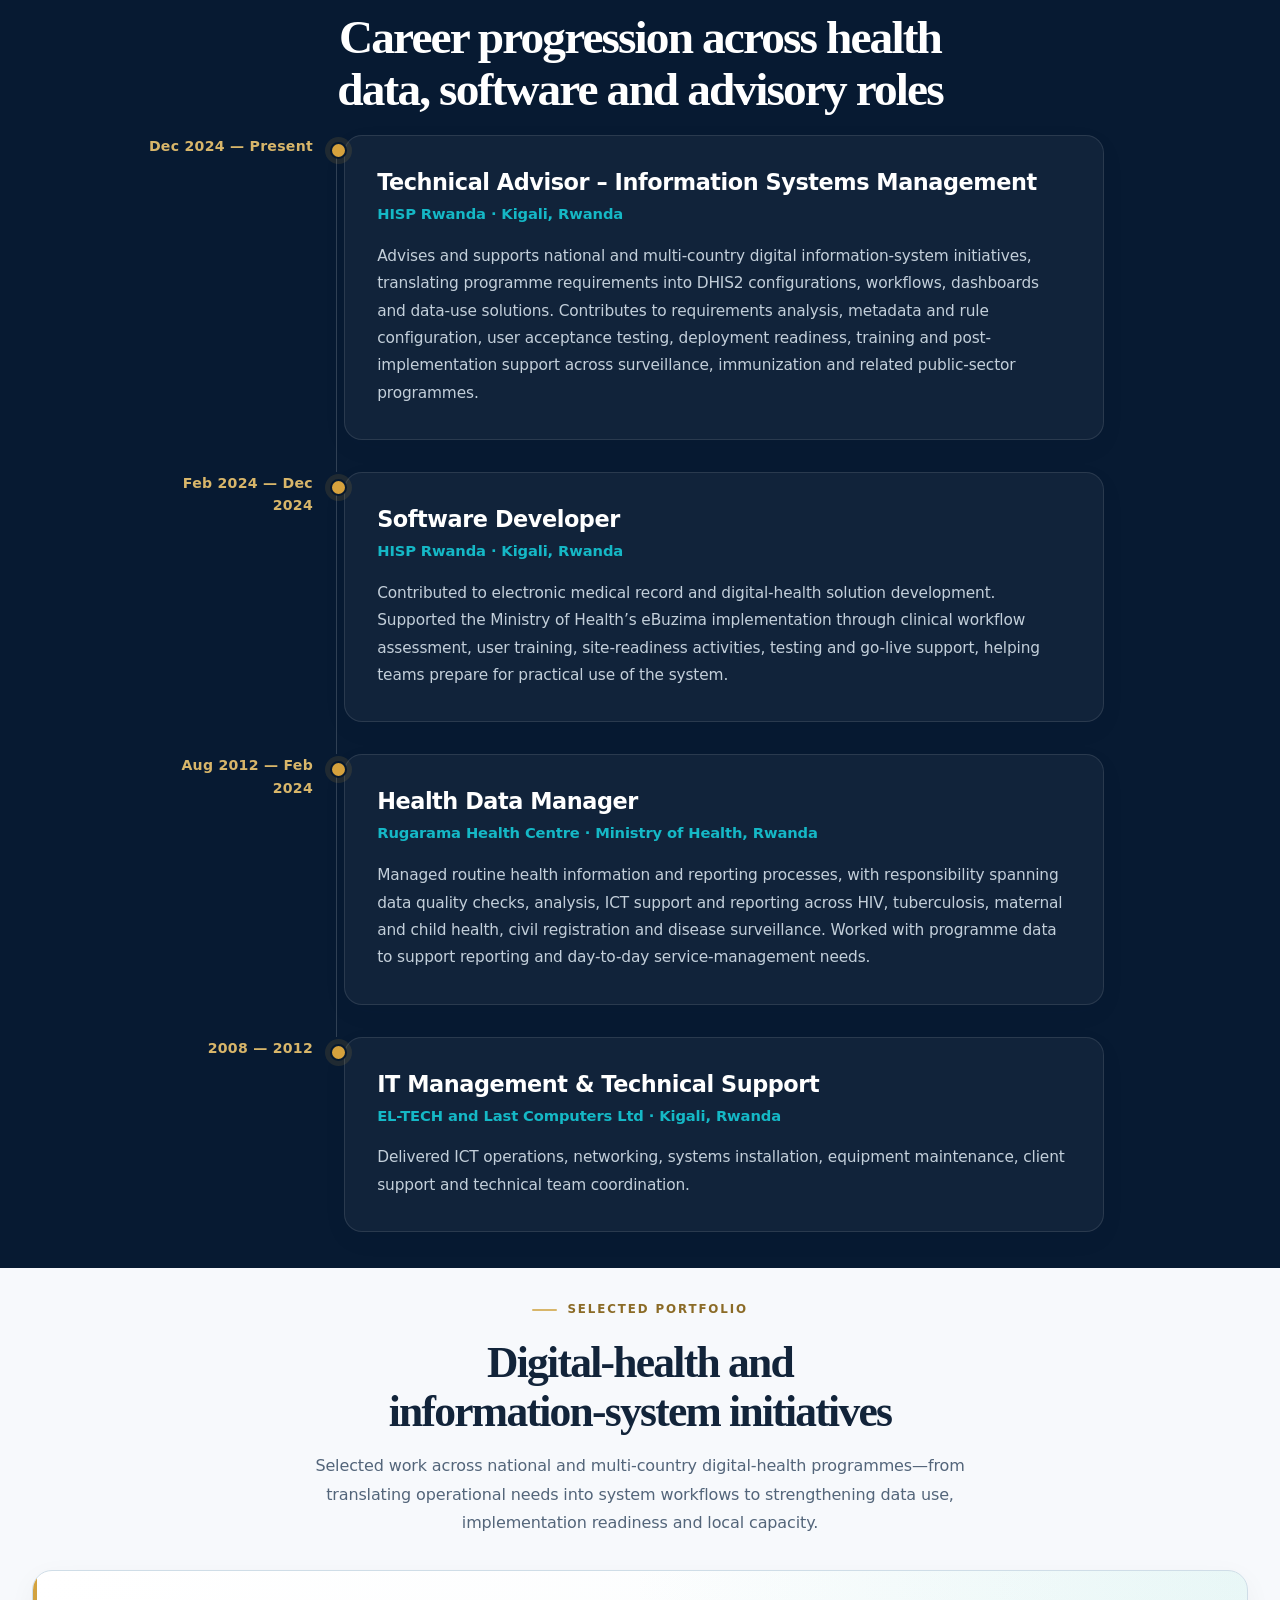
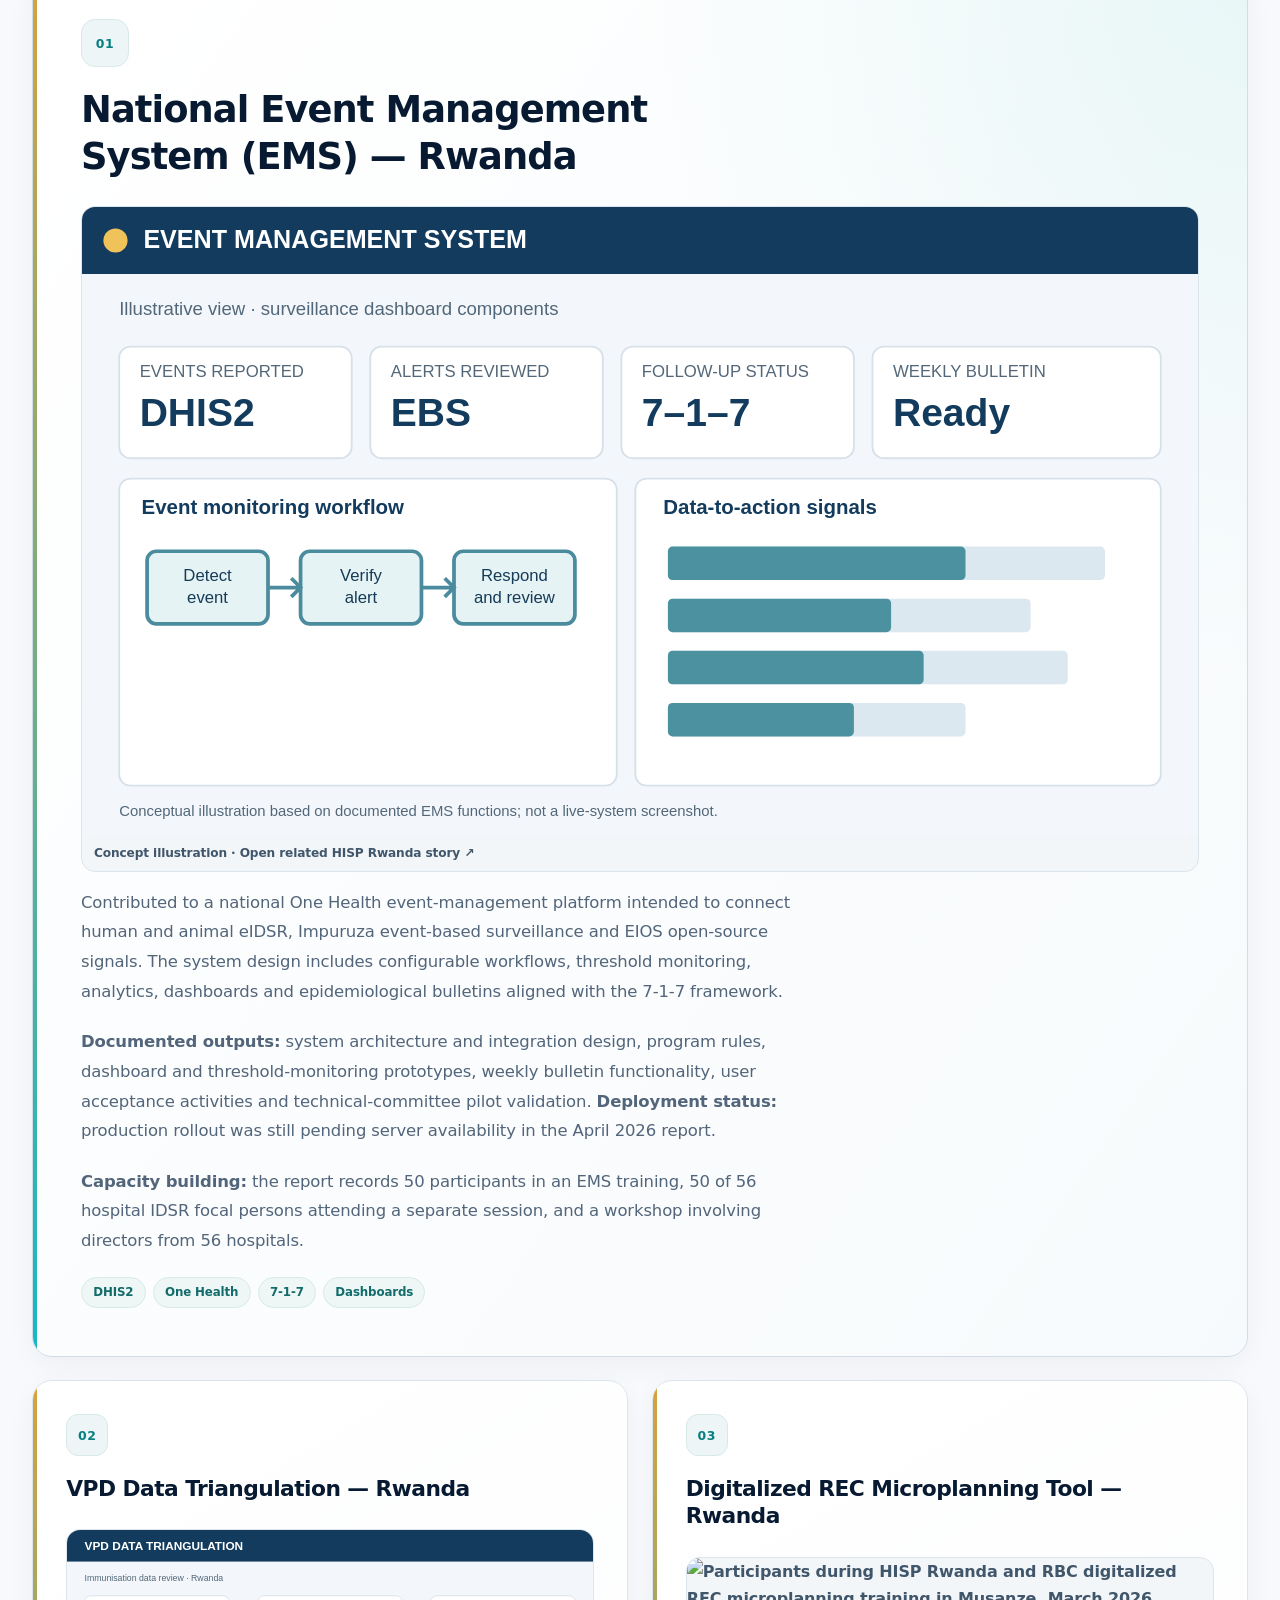
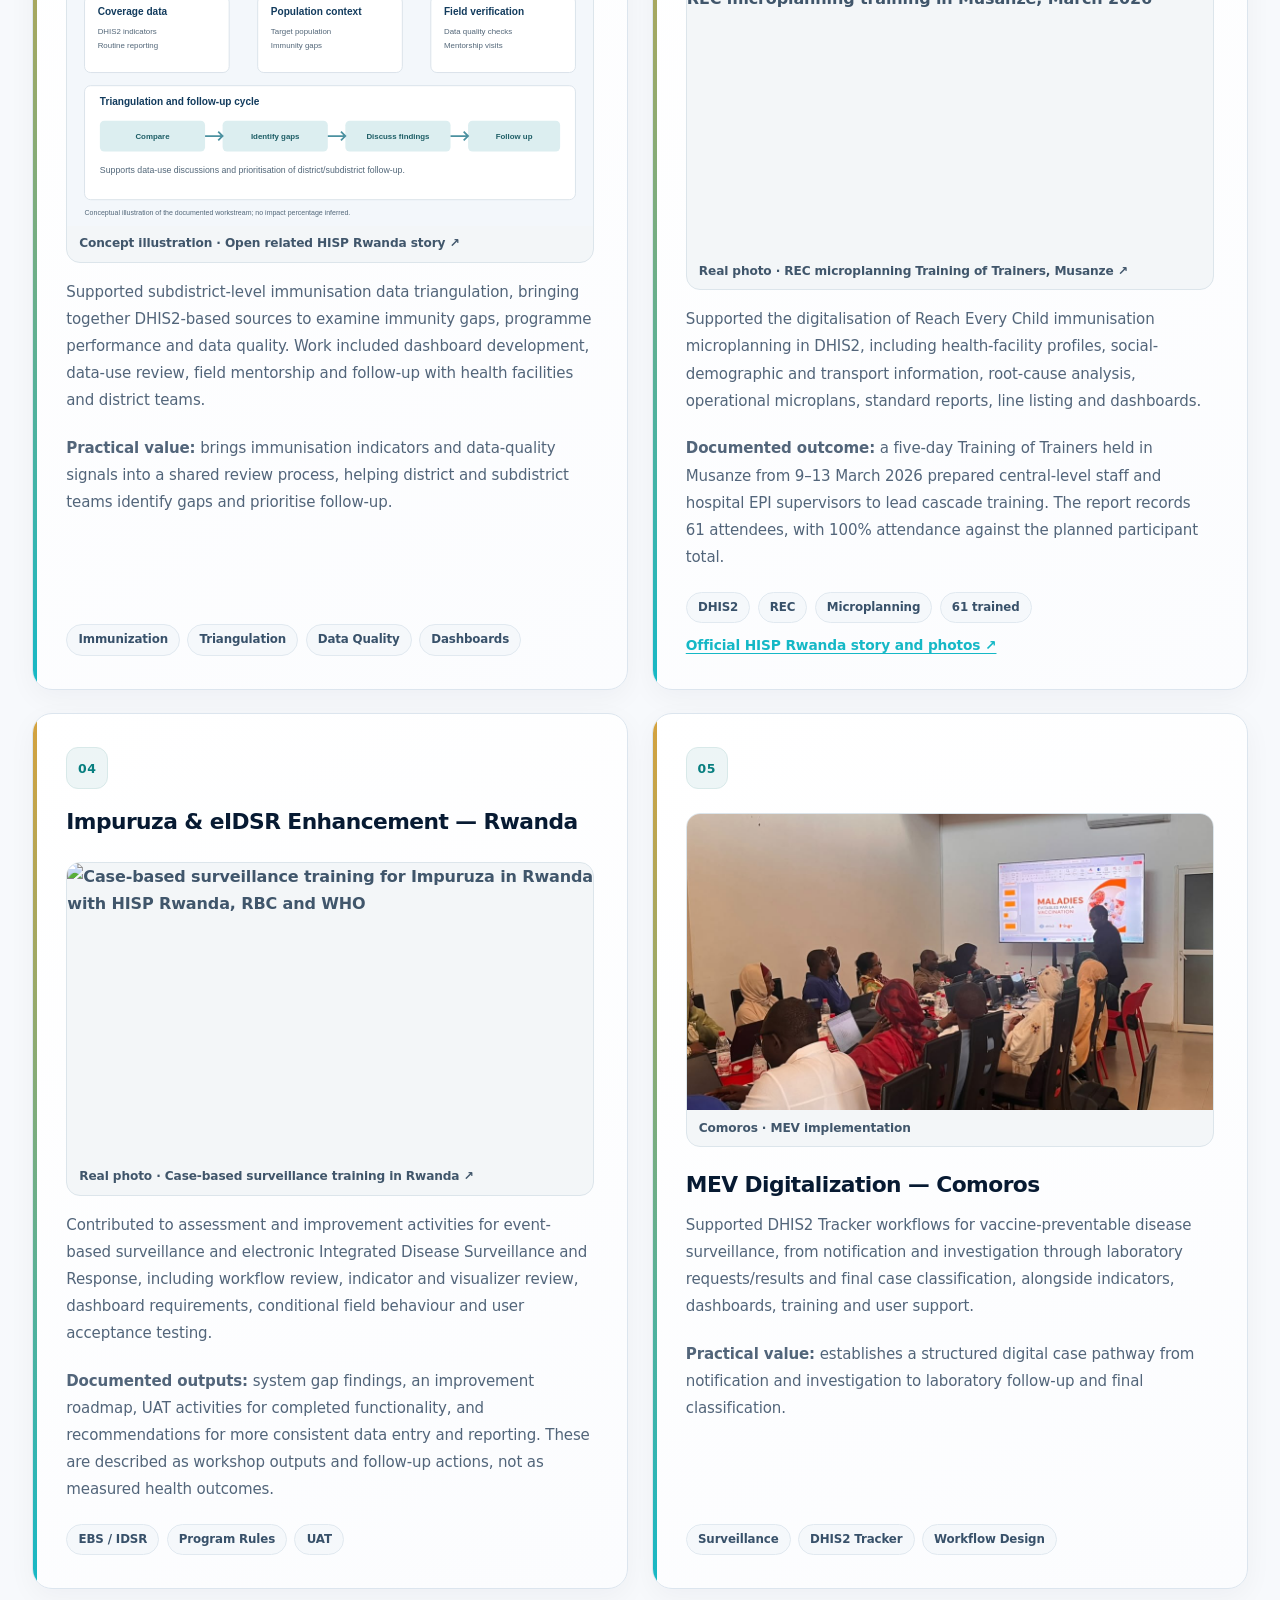
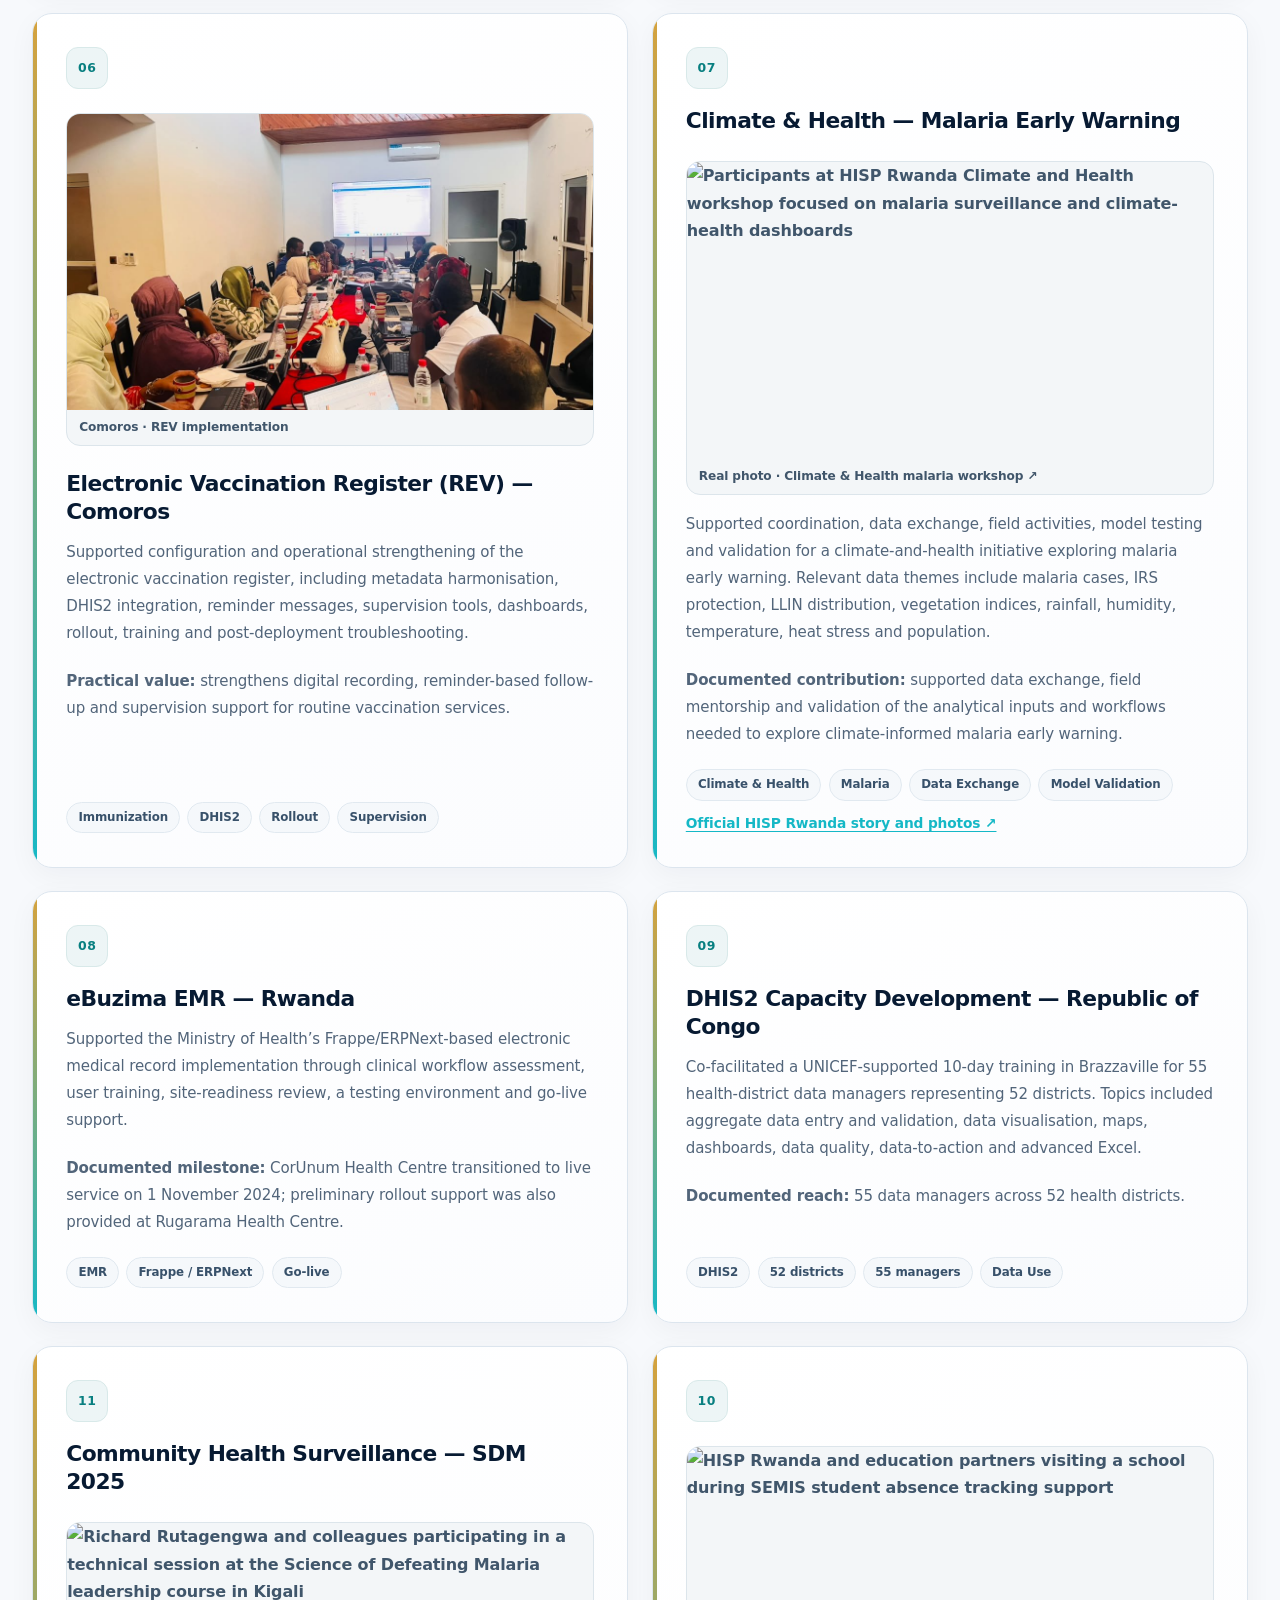
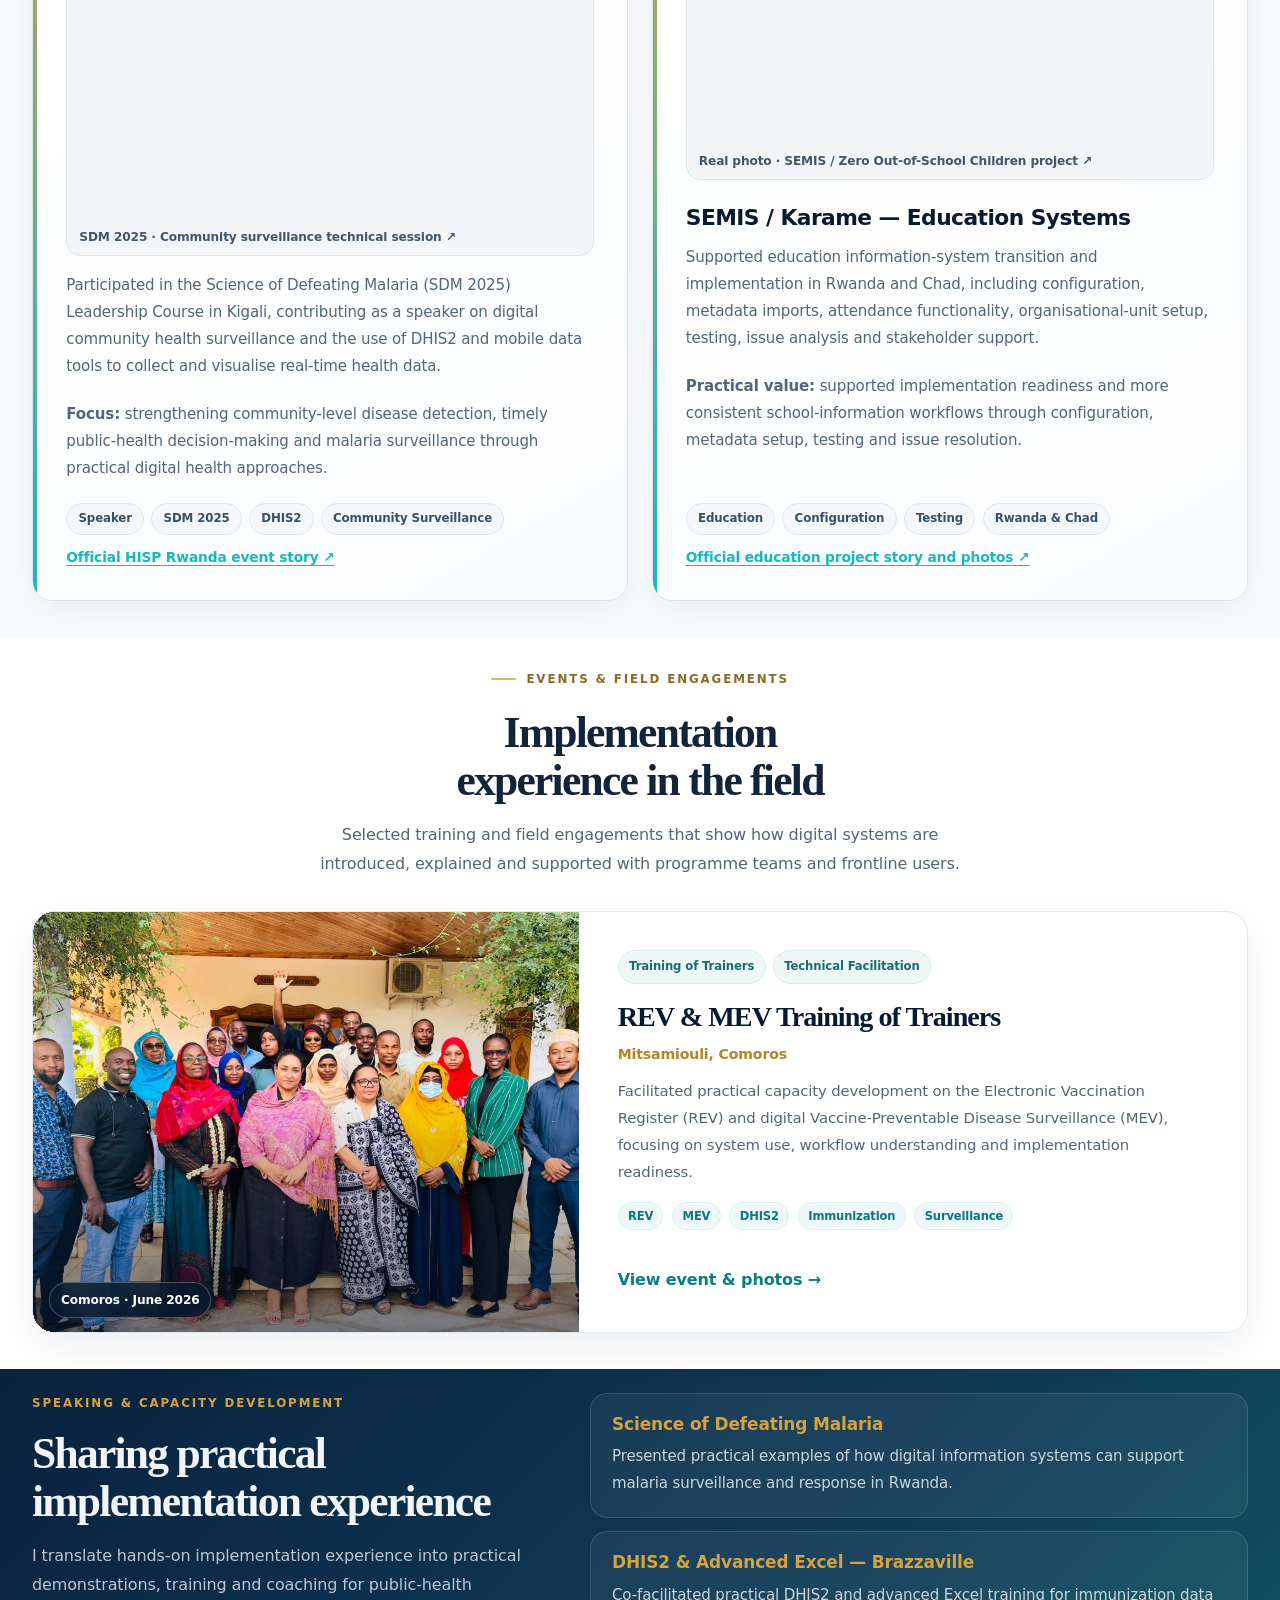
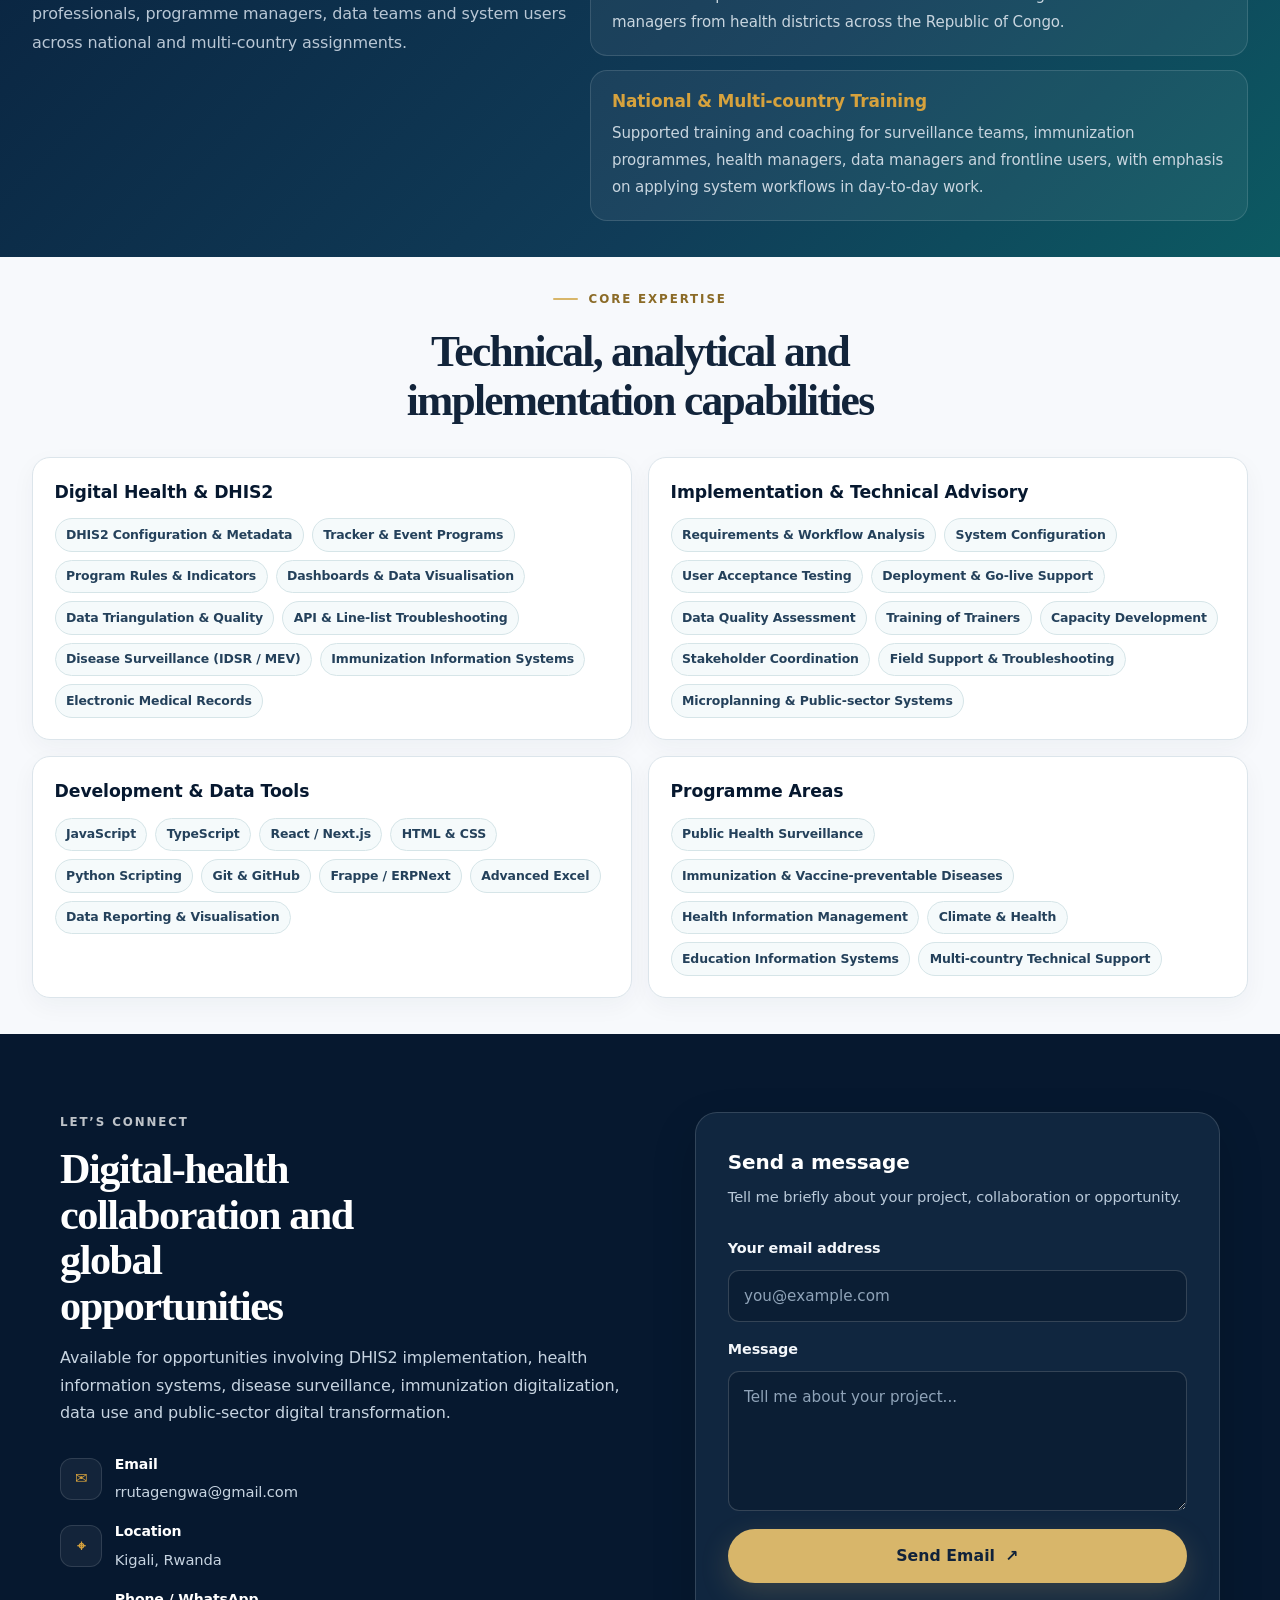
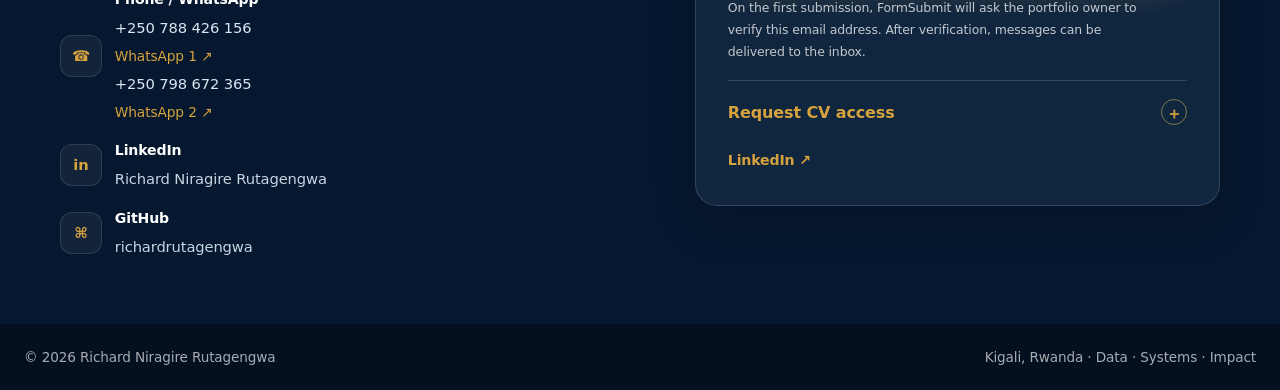
==== commit 3a5d608c: "Add SDM 2025 community surveillance speaking engagement" ====
--- a/index.html
+++ b/index.html
@@ -370,6 +370,22 @@
           </article>
 
           <article class="project-card reveal">
+            <span class="project-number">11</span>
+            <h3>Community Health Surveillance — SDM 2025</h3>
+            <a class="project-image" href="https://hisprwanda.org/hisp-rwanda-at-sdm-2025-advancing-real-time-community-health-surveillance/" target="_blank" rel="noopener"><img src="https://hisprwanda.org/wp-content/uploads/2025/06/WhatsApp-Image-2025-06-26-at-9.36.24-AM-300x151.jpeg" alt="Richard Rutagengwa and colleagues participating in a technical session at the Science of Defeating Malaria leadership course in Kigali" loading="lazy"><span>SDM 2025 · Community surveillance technical session ↗</span></a>
+            <p>
+              Participated in the Science of Defeating Malaria (SDM 2025) Leadership Course in
+              Kigali, contributing as a speaker on digital community health surveillance and the
+              use of DHIS2 and mobile data tools to collect and visualise real-time health data.
+            </p>
+            <p><strong>Focus:</strong> strengthening community-level disease detection, timely
+              public-health decision-making and malaria surveillance through practical digital
+              health approaches.</p>
+            <div class="chips"><span>Speaker</span><span>SDM 2025</span><span>DHIS2</span><span>Community Surveillance</span></div>
+            <p class="project-source"><a href="https://hisprwanda.org/hisp-rwanda-at-sdm-2025-advancing-real-time-community-health-surveillance/" target="_blank" rel="noopener">Official HISP Rwanda event story ↗</a></p>
+          </article>
+
+          <article class="project-card reveal">
             <span class="project-number">10</span>
             <a class="project-image" href="https://hisprwanda.org/hisp-rwanda-partners-with-save-the-children-waliku-and-mineduc-to-strengthen-education-data-systems-and-advance-zero-out-of-school-children-goal/" target="_blank" rel="noopener"><img src="https://hisprwanda.org/wp-content/uploads/2026/02/EDU-2-300x169.jpg" alt="HISP Rwanda and education partners visiting a school during SEMIS student absence tracking support" loading="lazy"><span>Real photo · SEMIS / Zero Out-of-School Children project ↗</span></a>
             <h3>SEMIS / Karame — Education Systems</h3>
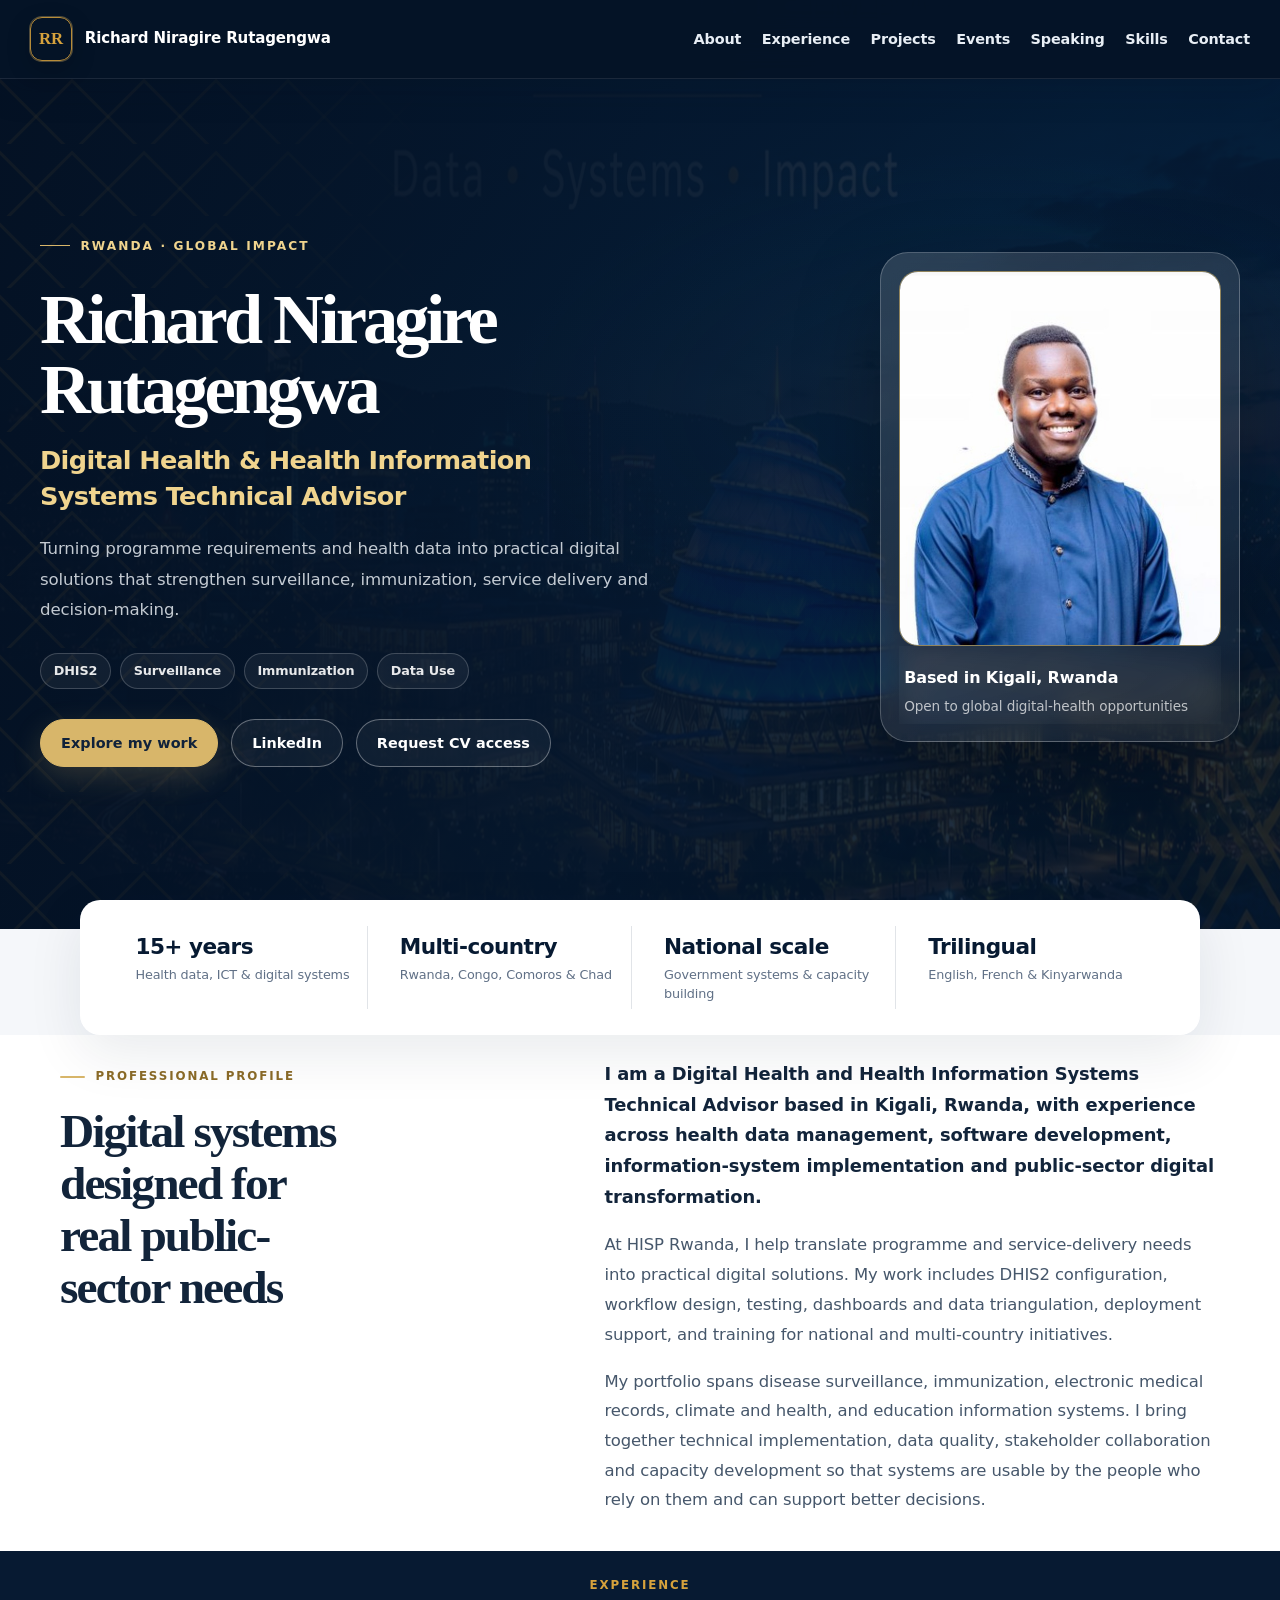
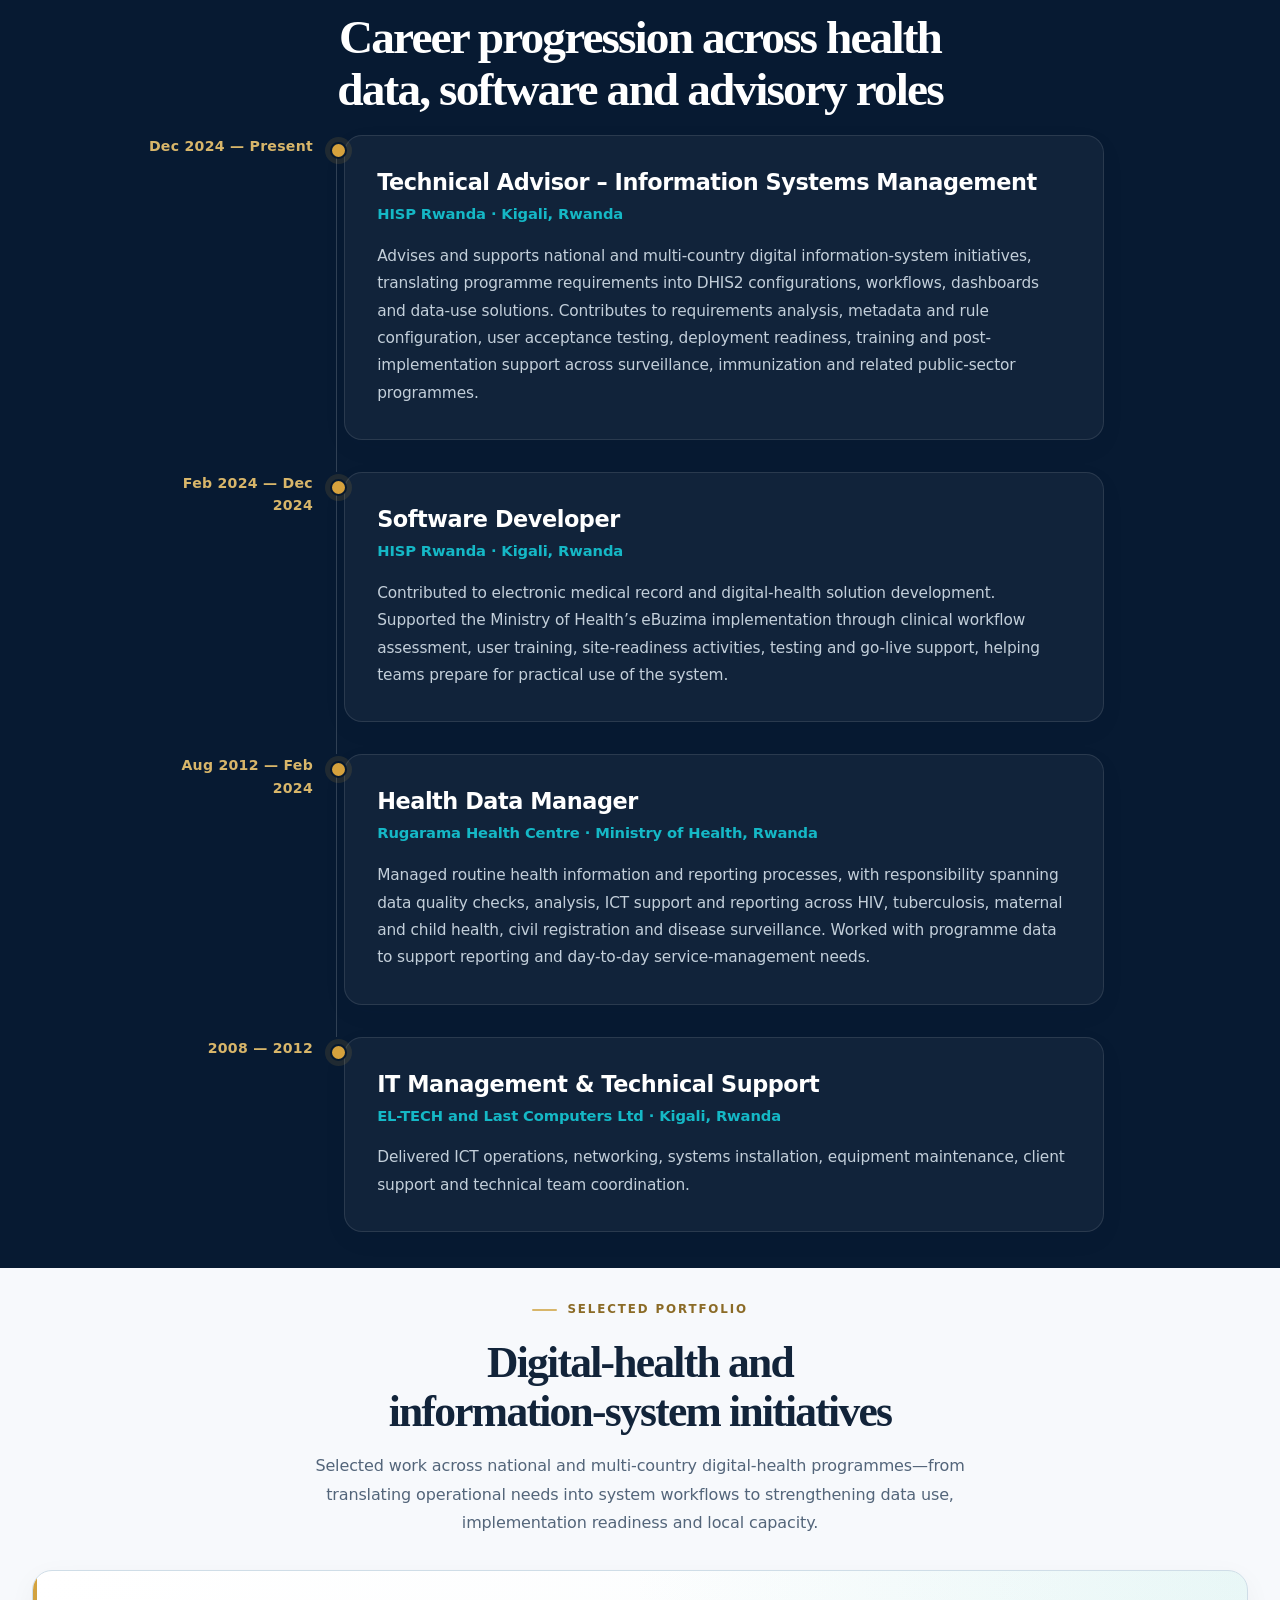
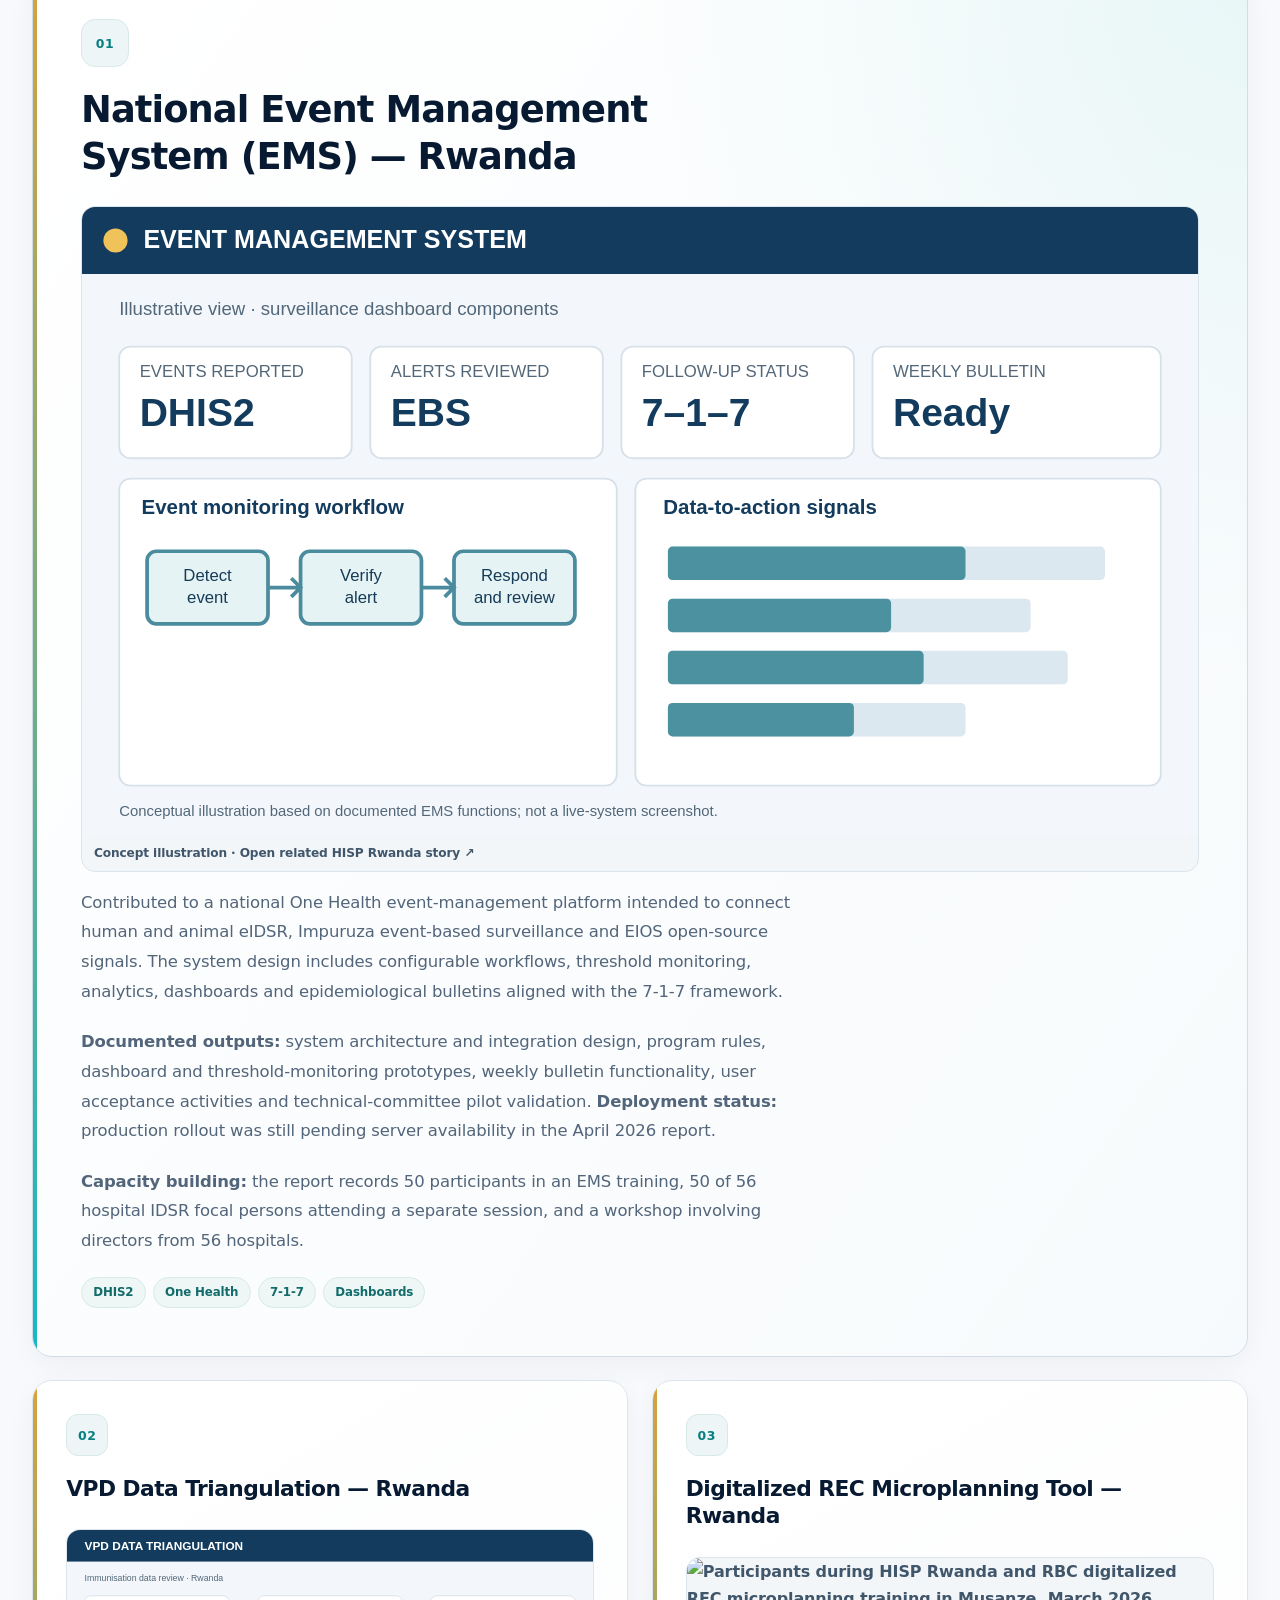
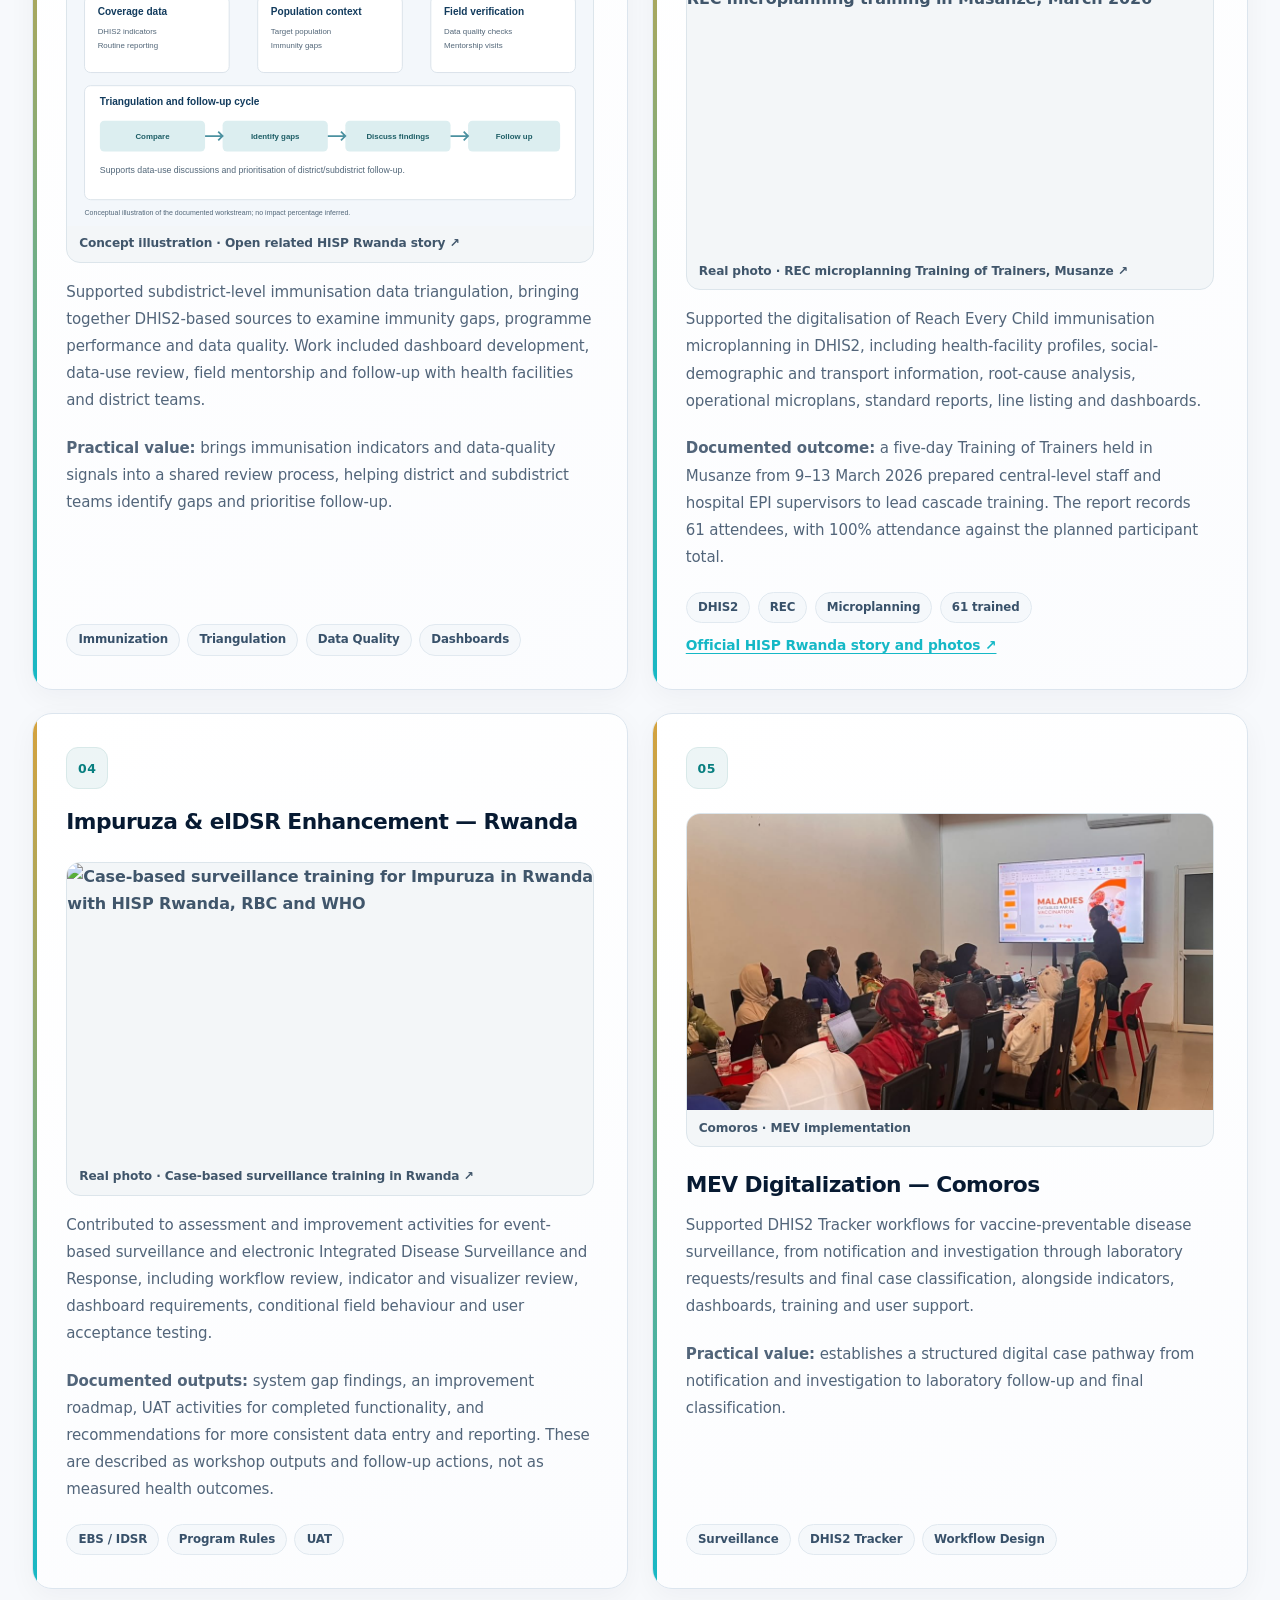
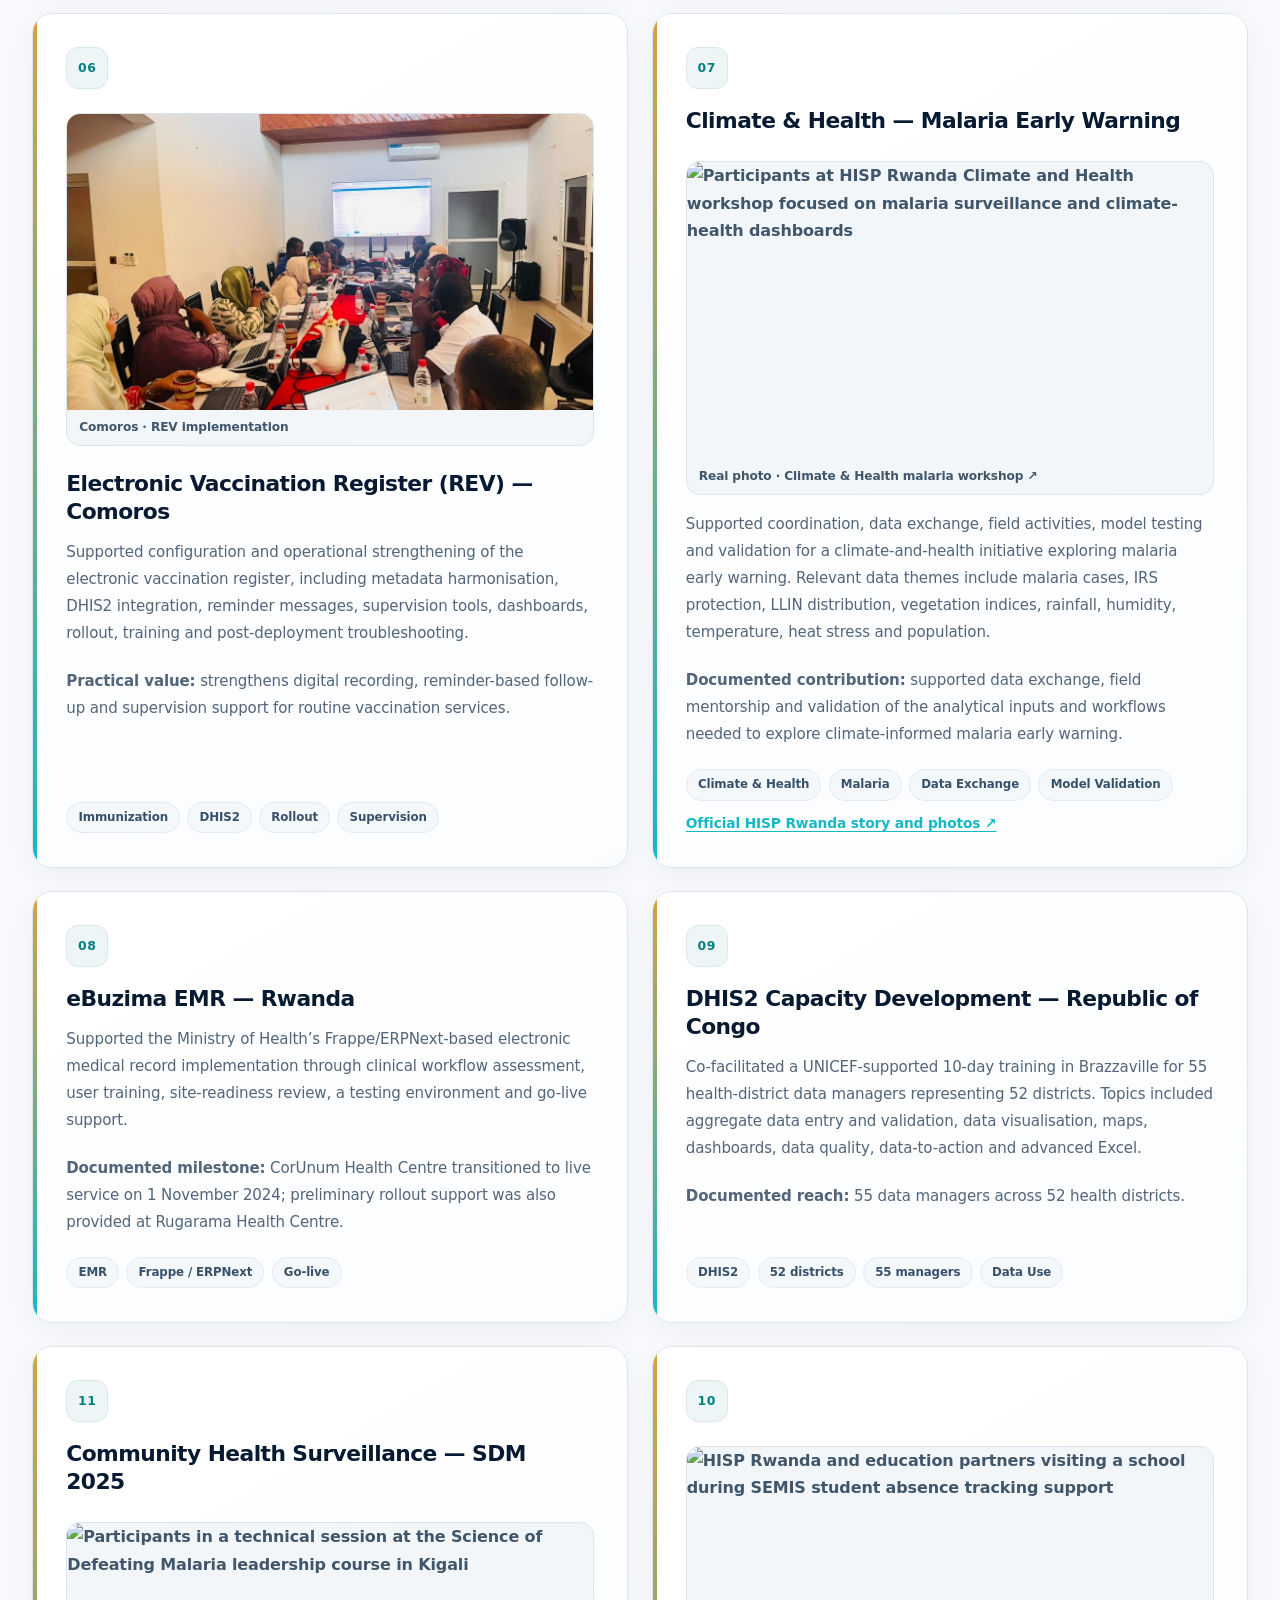
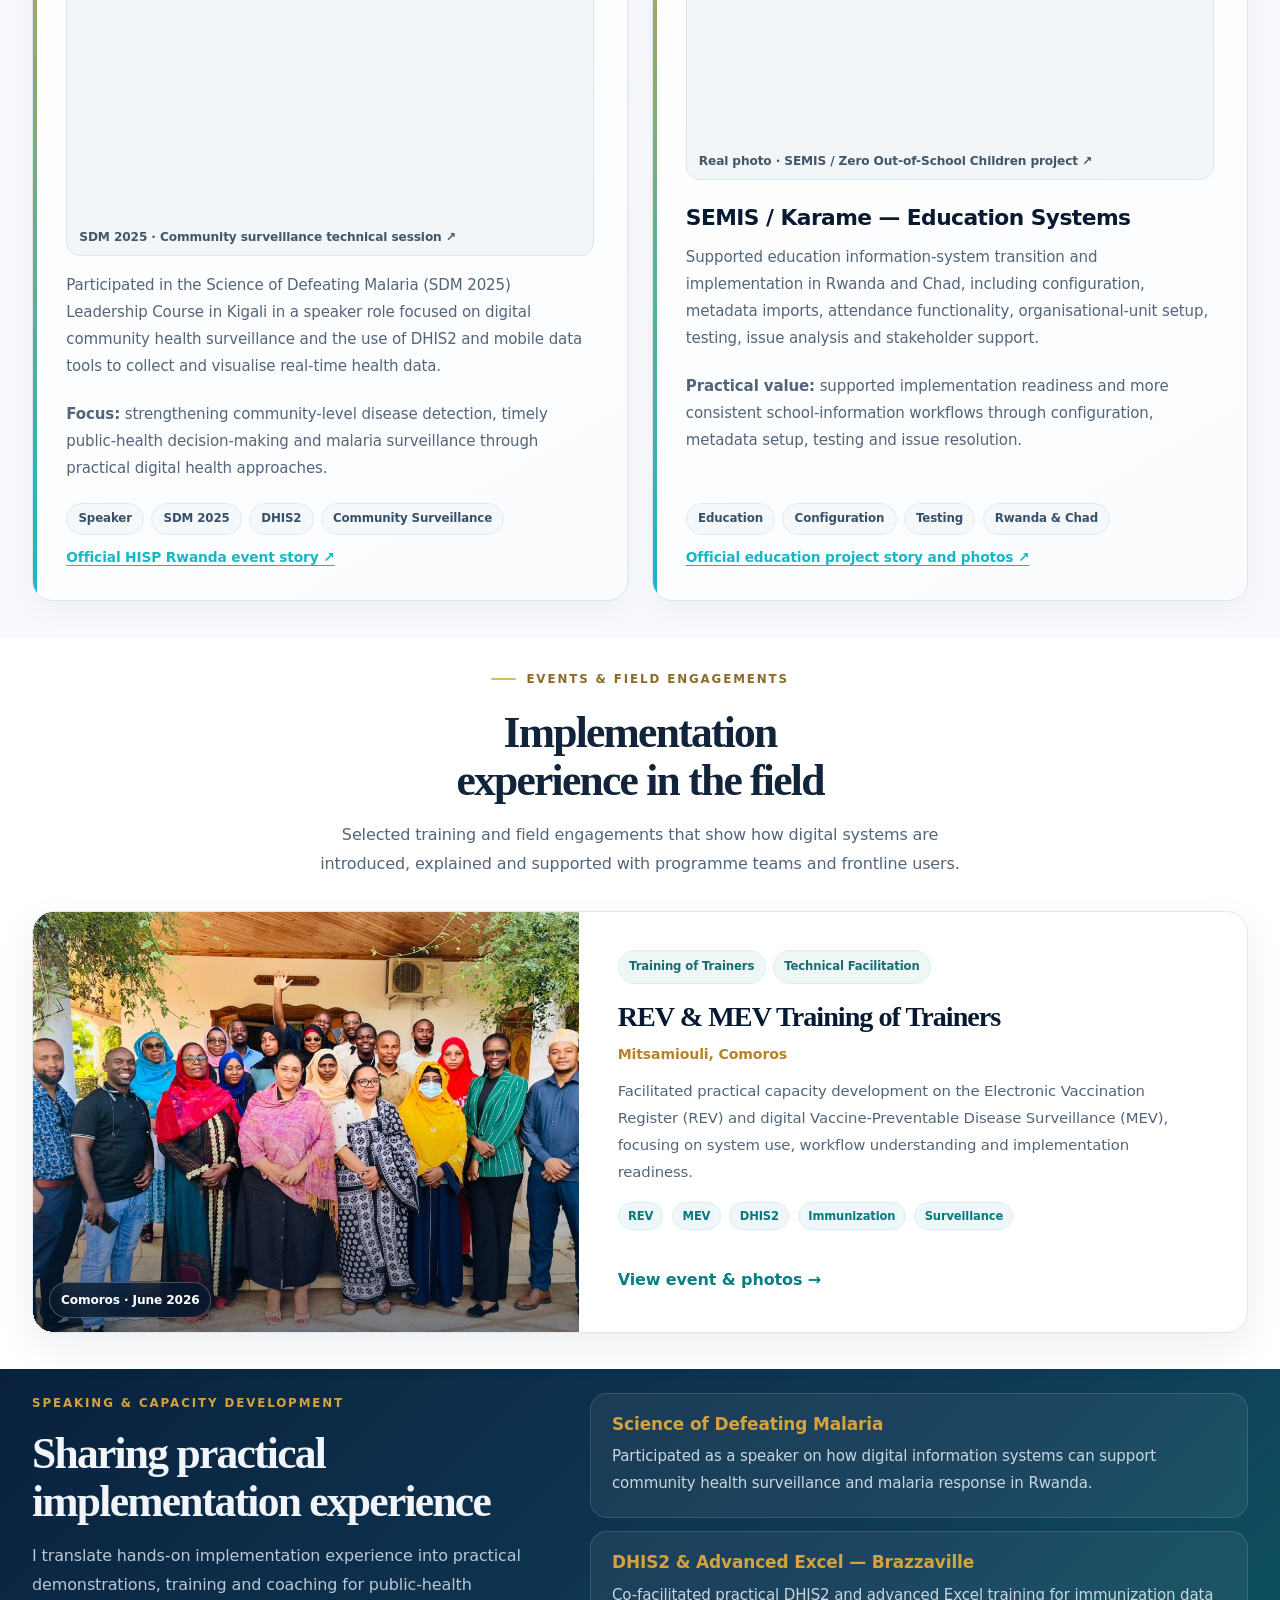
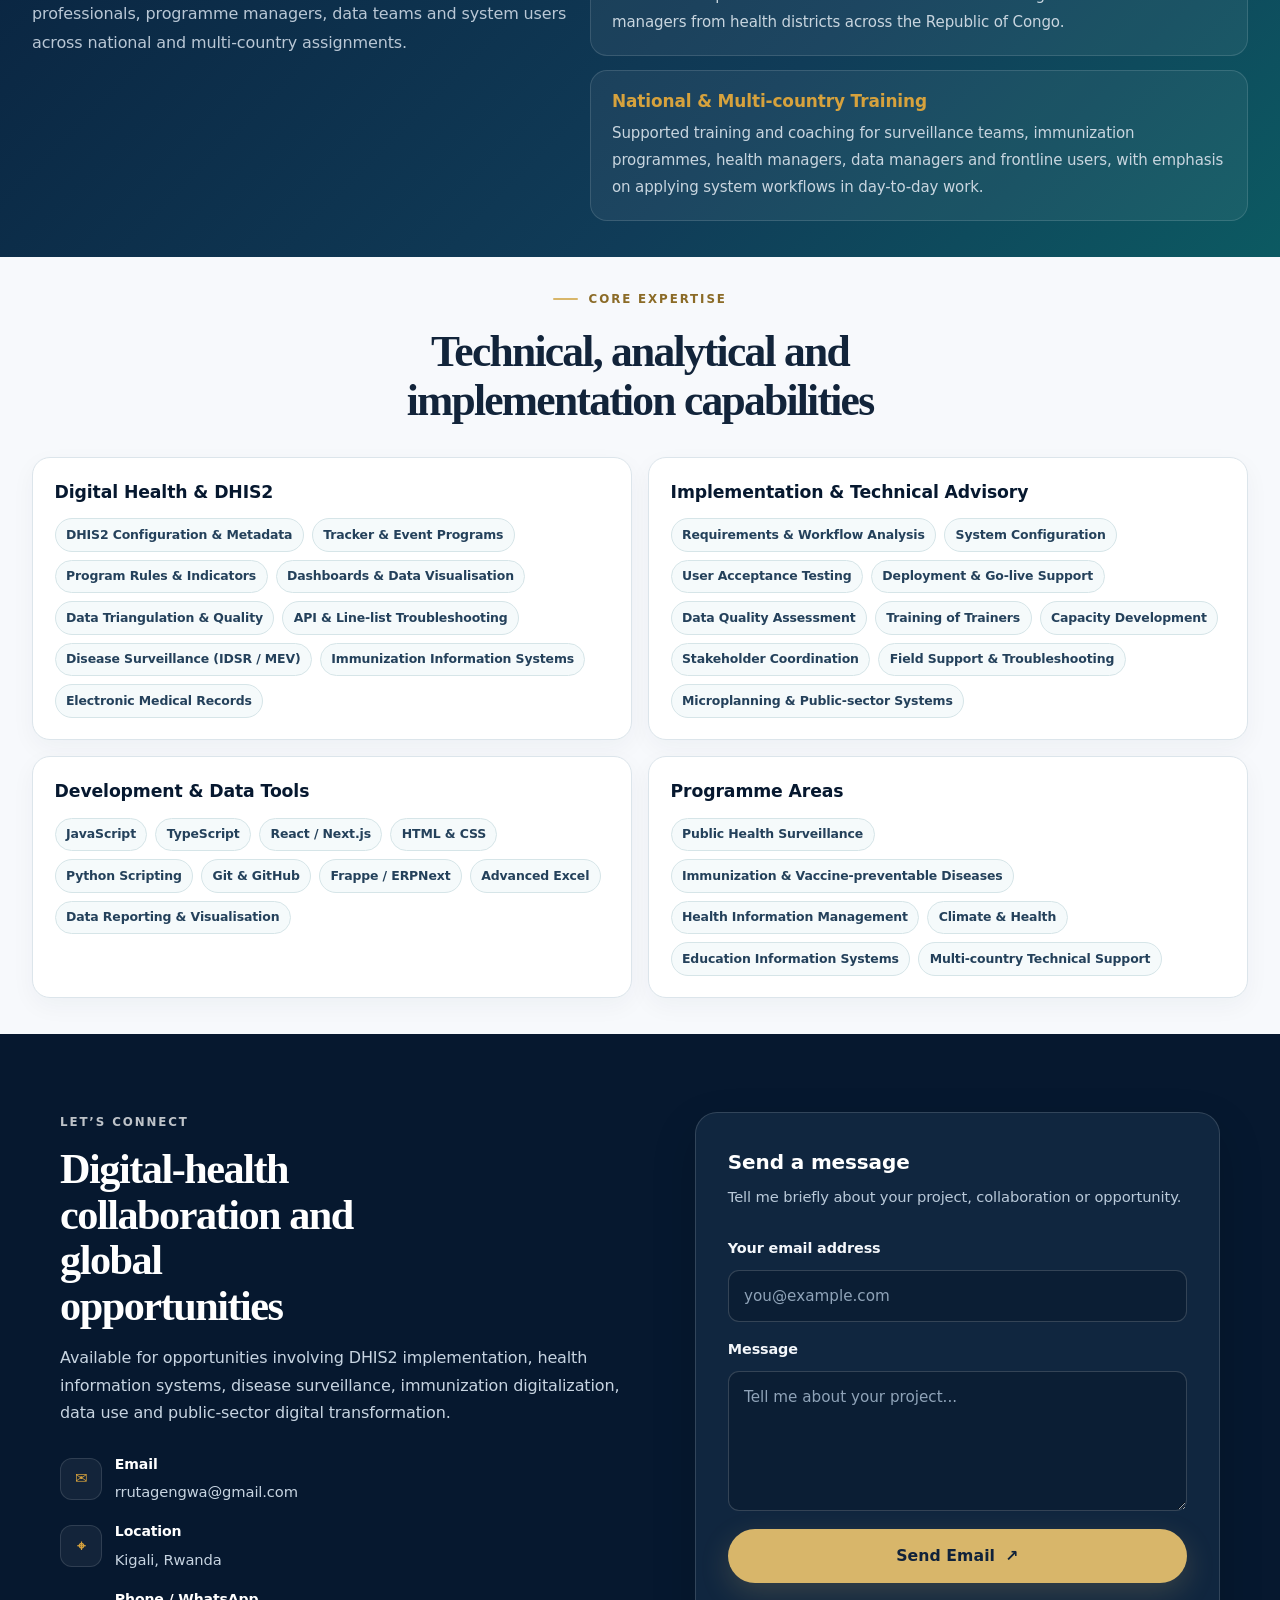
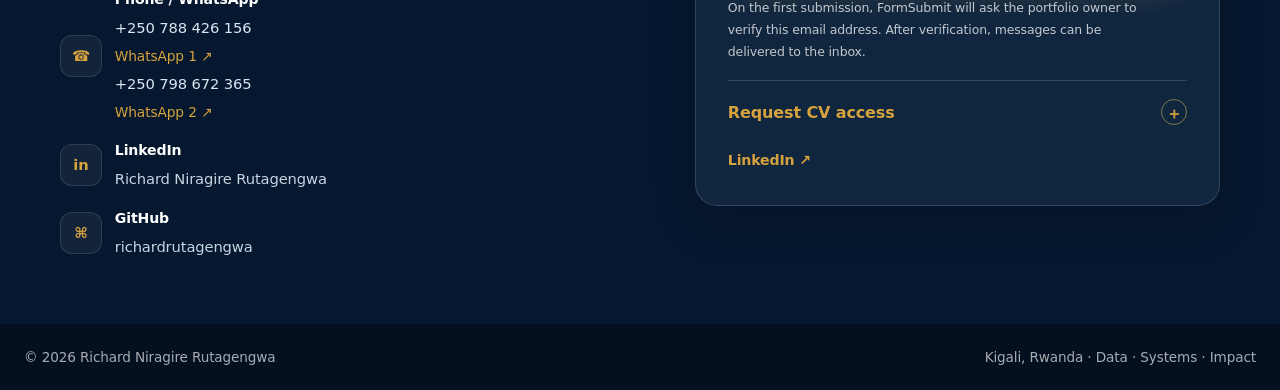
==== commit 07ba251a: "Align SDM speaking profile and photo description" ====
--- a/index.html
+++ b/index.html
@@ -372,10 +372,10 @@
           <article class="project-card reveal">
             <span class="project-number">11</span>
             <h3>Community Health Surveillance — SDM 2025</h3>
-            <a class="project-image" href="https://hisprwanda.org/hisp-rwanda-at-sdm-2025-advancing-real-time-community-health-surveillance/" target="_blank" rel="noopener"><img src="https://hisprwanda.org/wp-content/uploads/2025/06/WhatsApp-Image-2025-06-26-at-9.36.24-AM-300x151.jpeg" alt="Richard Rutagengwa and colleagues participating in a technical session at the Science of Defeating Malaria leadership course in Kigali" loading="lazy"><span>SDM 2025 · Community surveillance technical session ↗</span></a>
+            <a class="project-image" href="https://hisprwanda.org/hisp-rwanda-at-sdm-2025-advancing-real-time-community-health-surveillance/" target="_blank" rel="noopener"><img src="https://hisprwanda.org/wp-content/uploads/2025/06/WhatsApp-Image-2025-06-26-at-9.36.24-AM-300x151.jpeg" alt="Participants in a technical session at the Science of Defeating Malaria leadership course in Kigali" loading="lazy"><span>SDM 2025 · Community surveillance technical session ↗</span></a>
             <p>
               Participated in the Science of Defeating Malaria (SDM 2025) Leadership Course in
-              Kigali, contributing as a speaker on digital community health surveillance and the
+              Kigali in a speaker role focused on digital community health surveillance and the
               use of DHIS2 and mobile data tools to collect and visualise real-time health data.
             </p>
             <p><strong>Focus:</strong> strengthening community-level disease detection, timely
@@ -479,8 +479,8 @@
           <article>
             <h3>Science of Defeating Malaria</h3>
             <p>
-              Presented practical examples of how digital information systems can support malaria
-              surveillance and response in Rwanda.
+              Participated as a speaker on how digital information systems can support community health
+              surveillance and malaria response in Rwanda.
             </p>
           </article>
           <article>
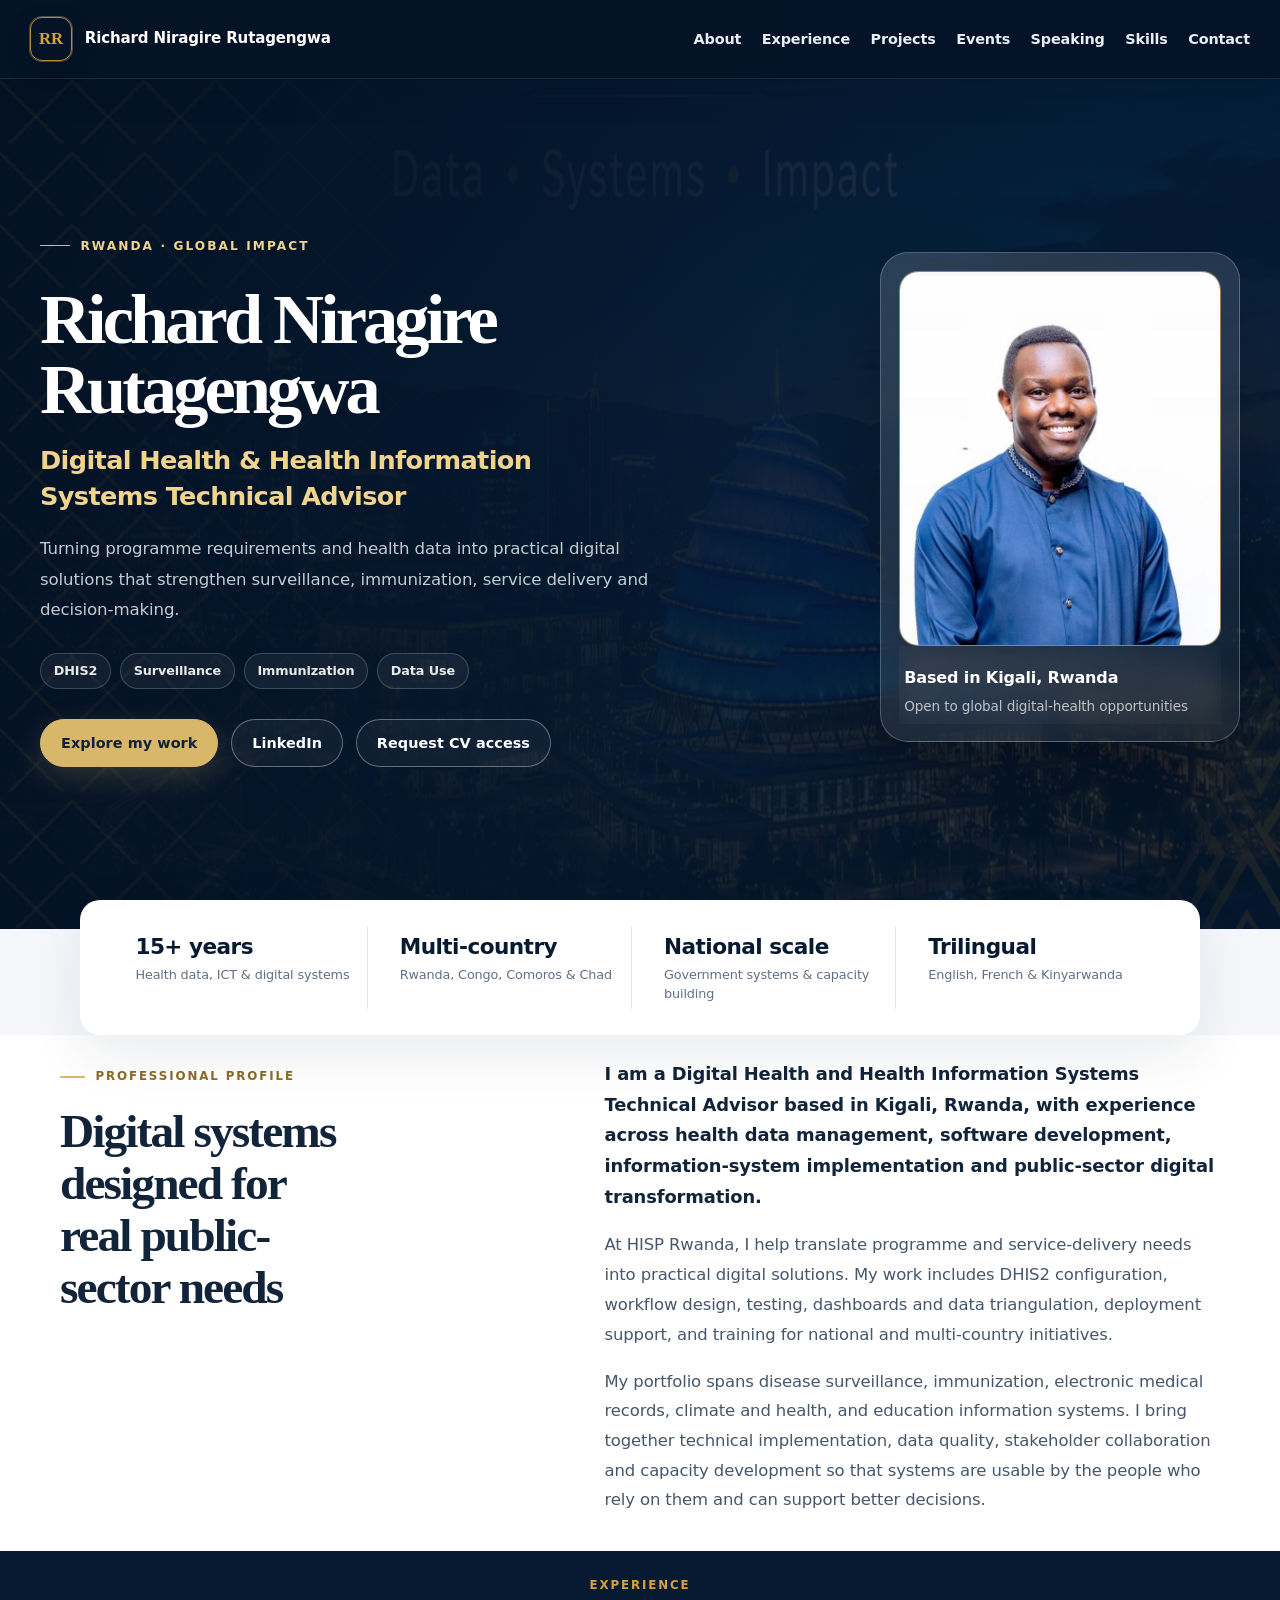
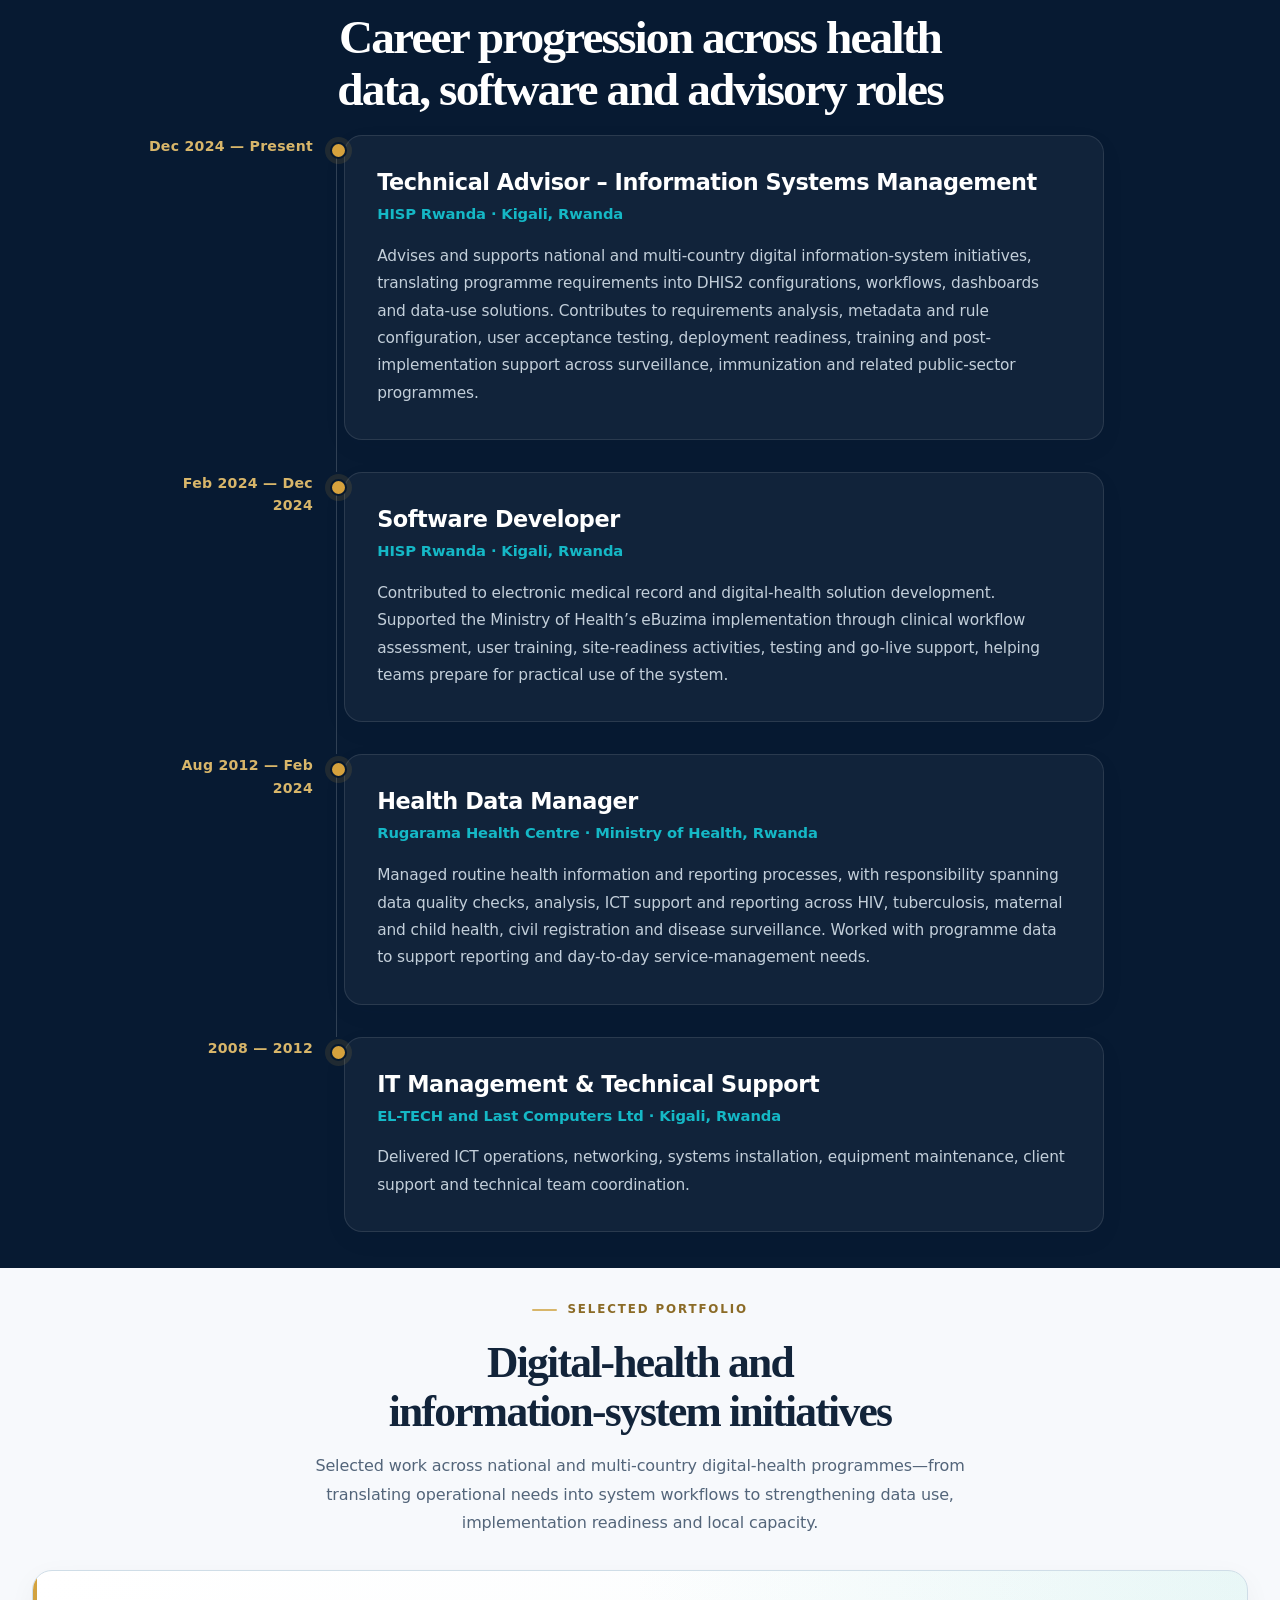
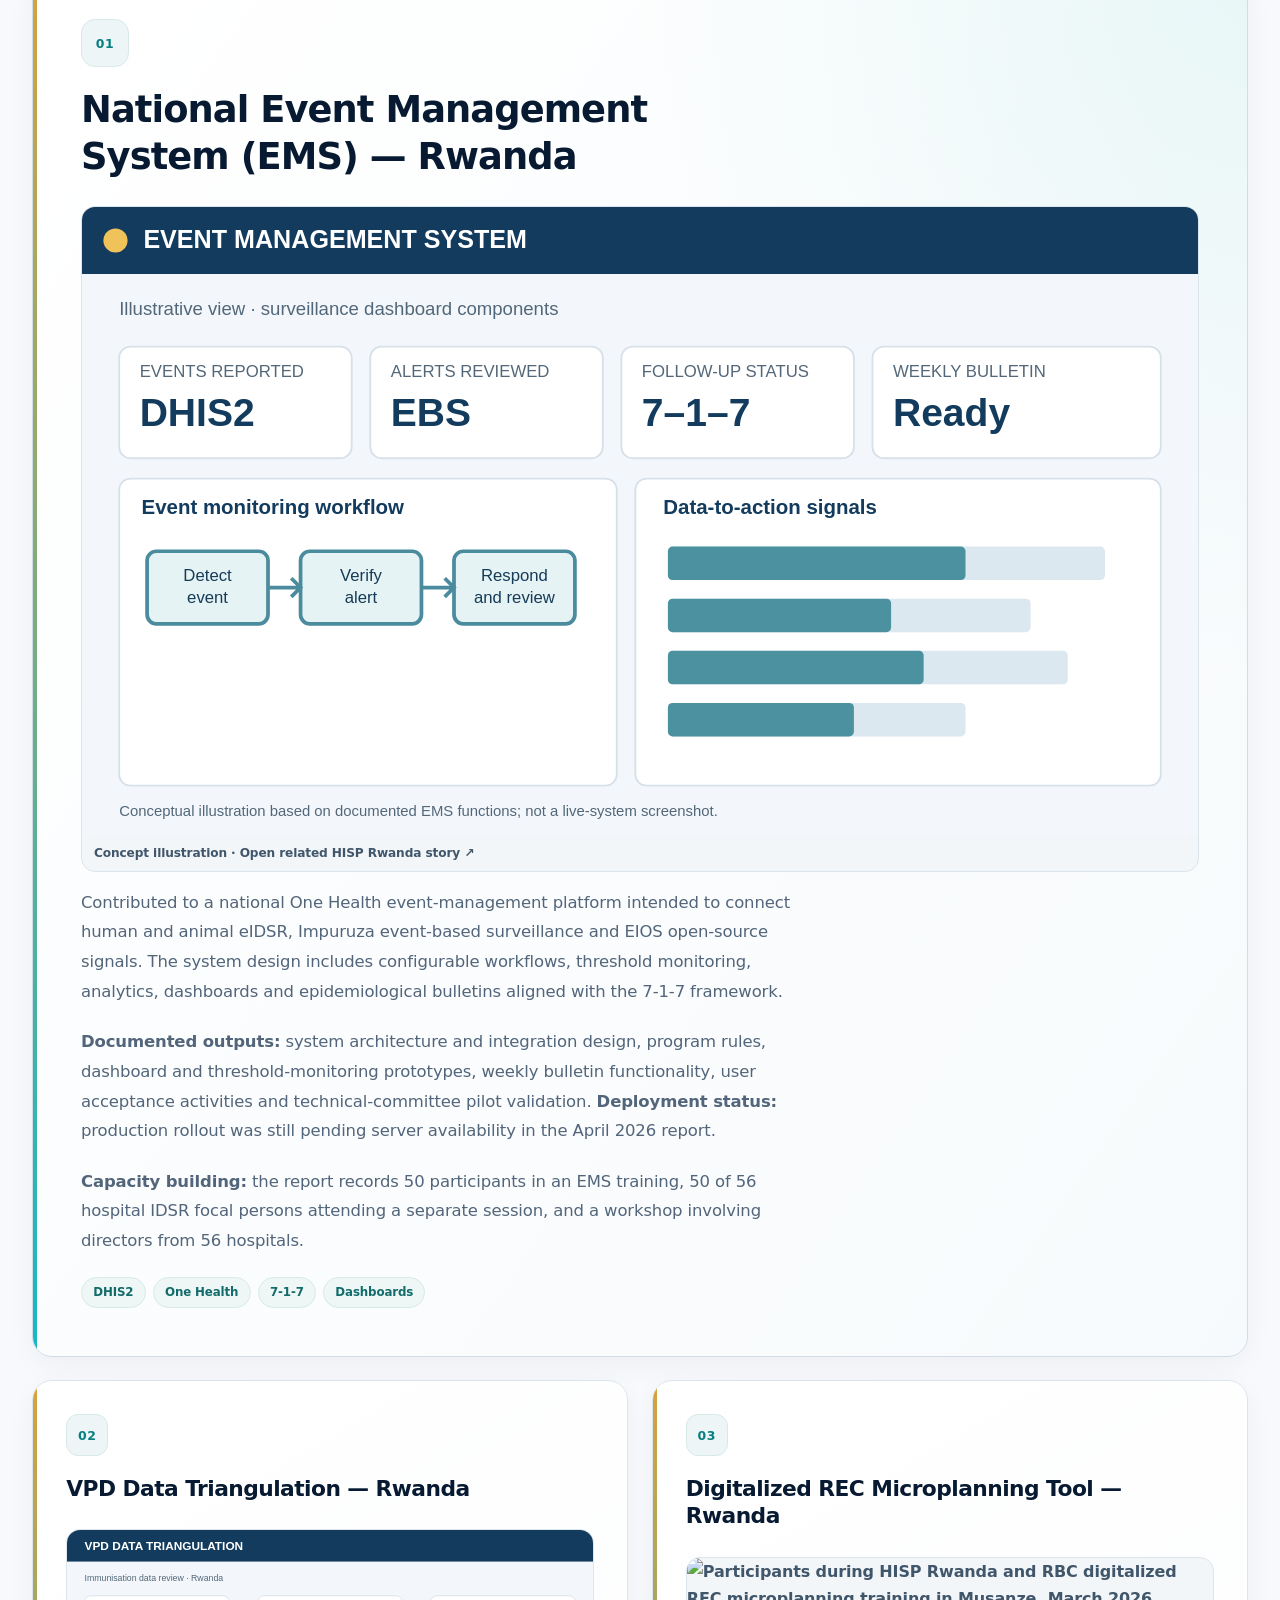
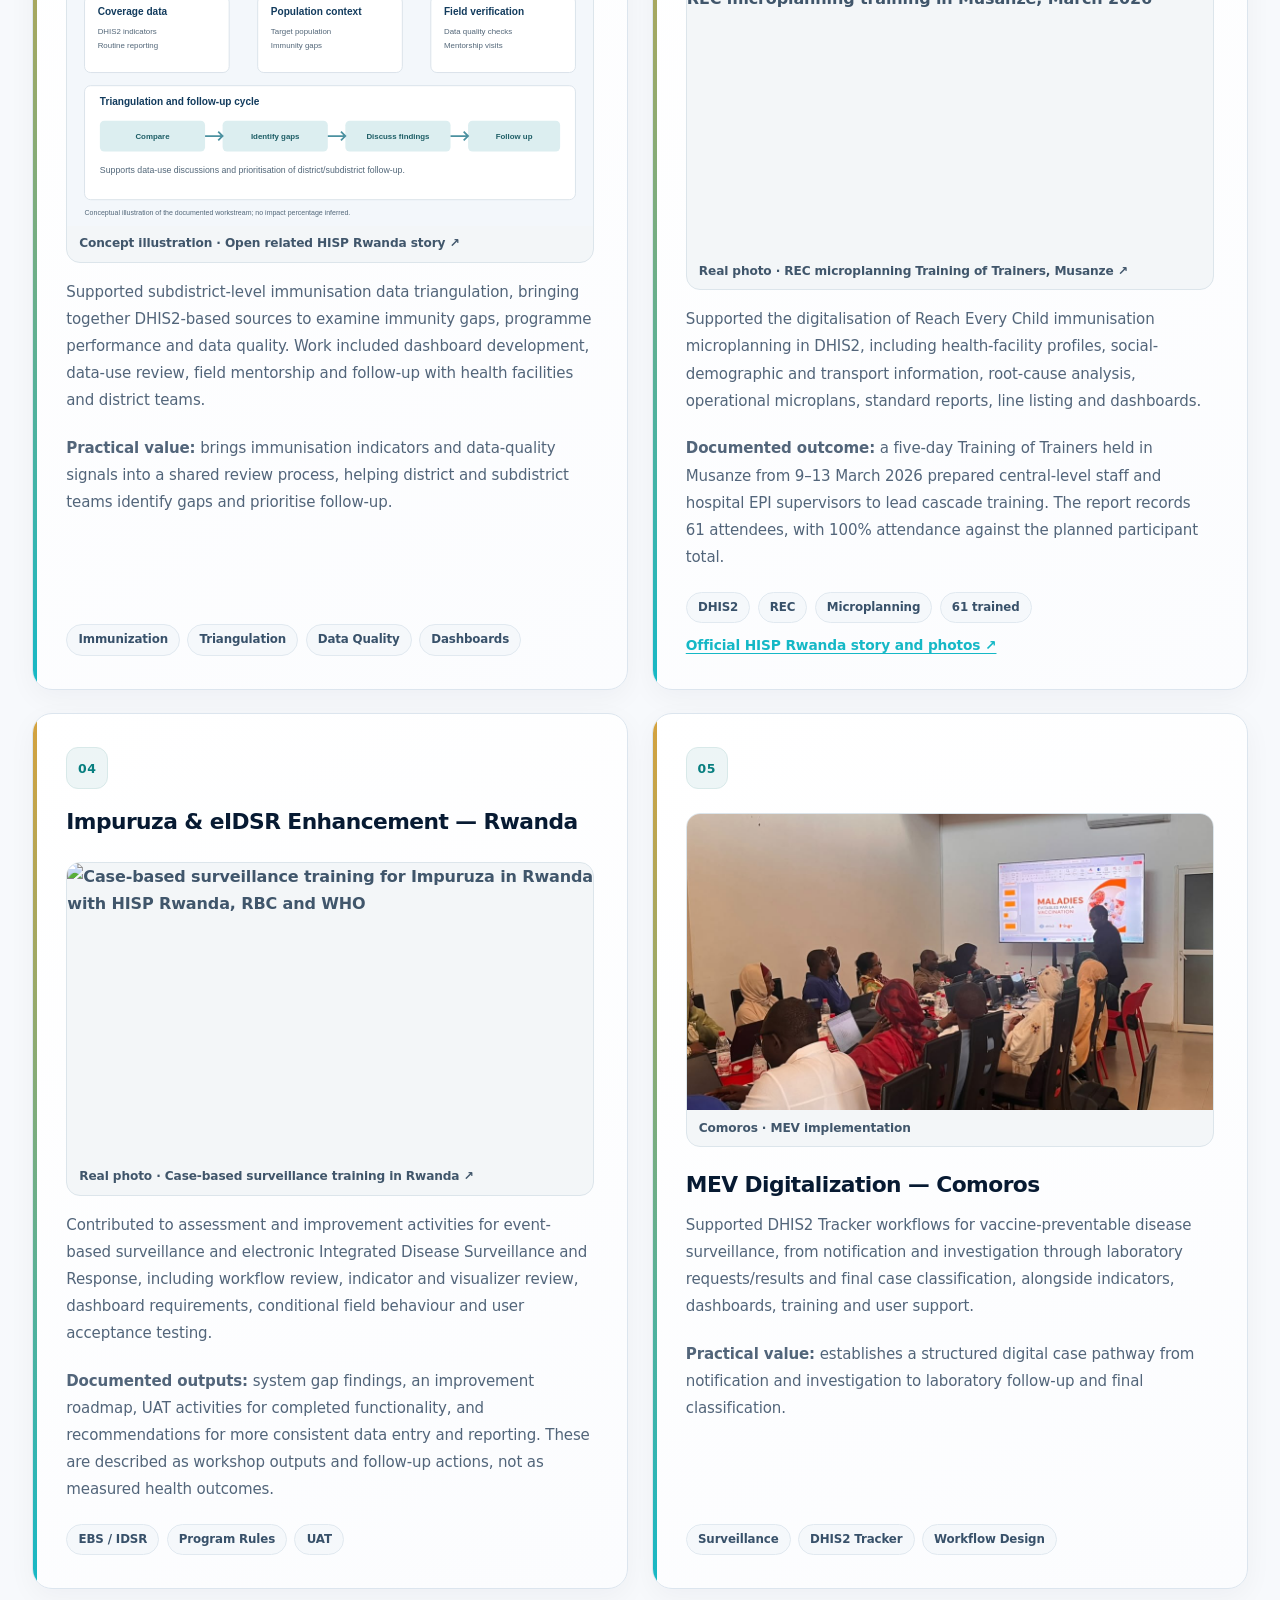
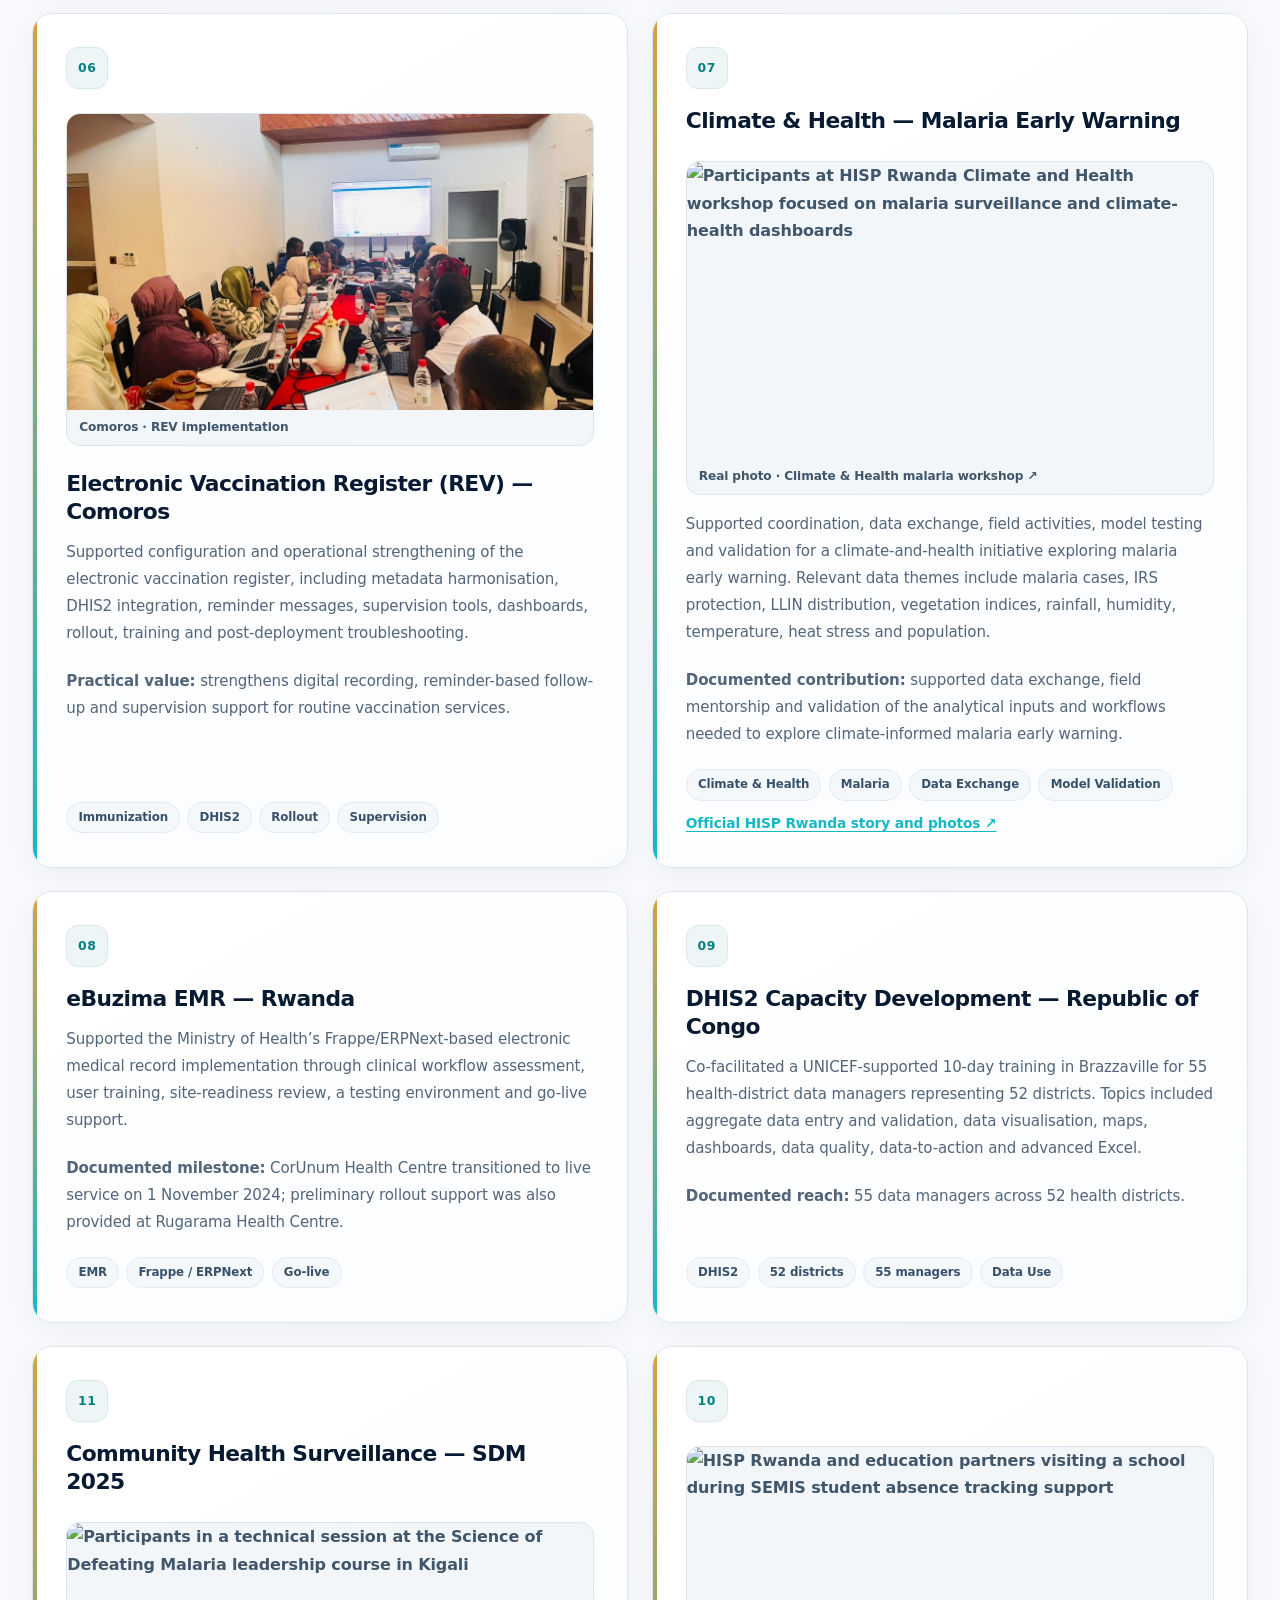
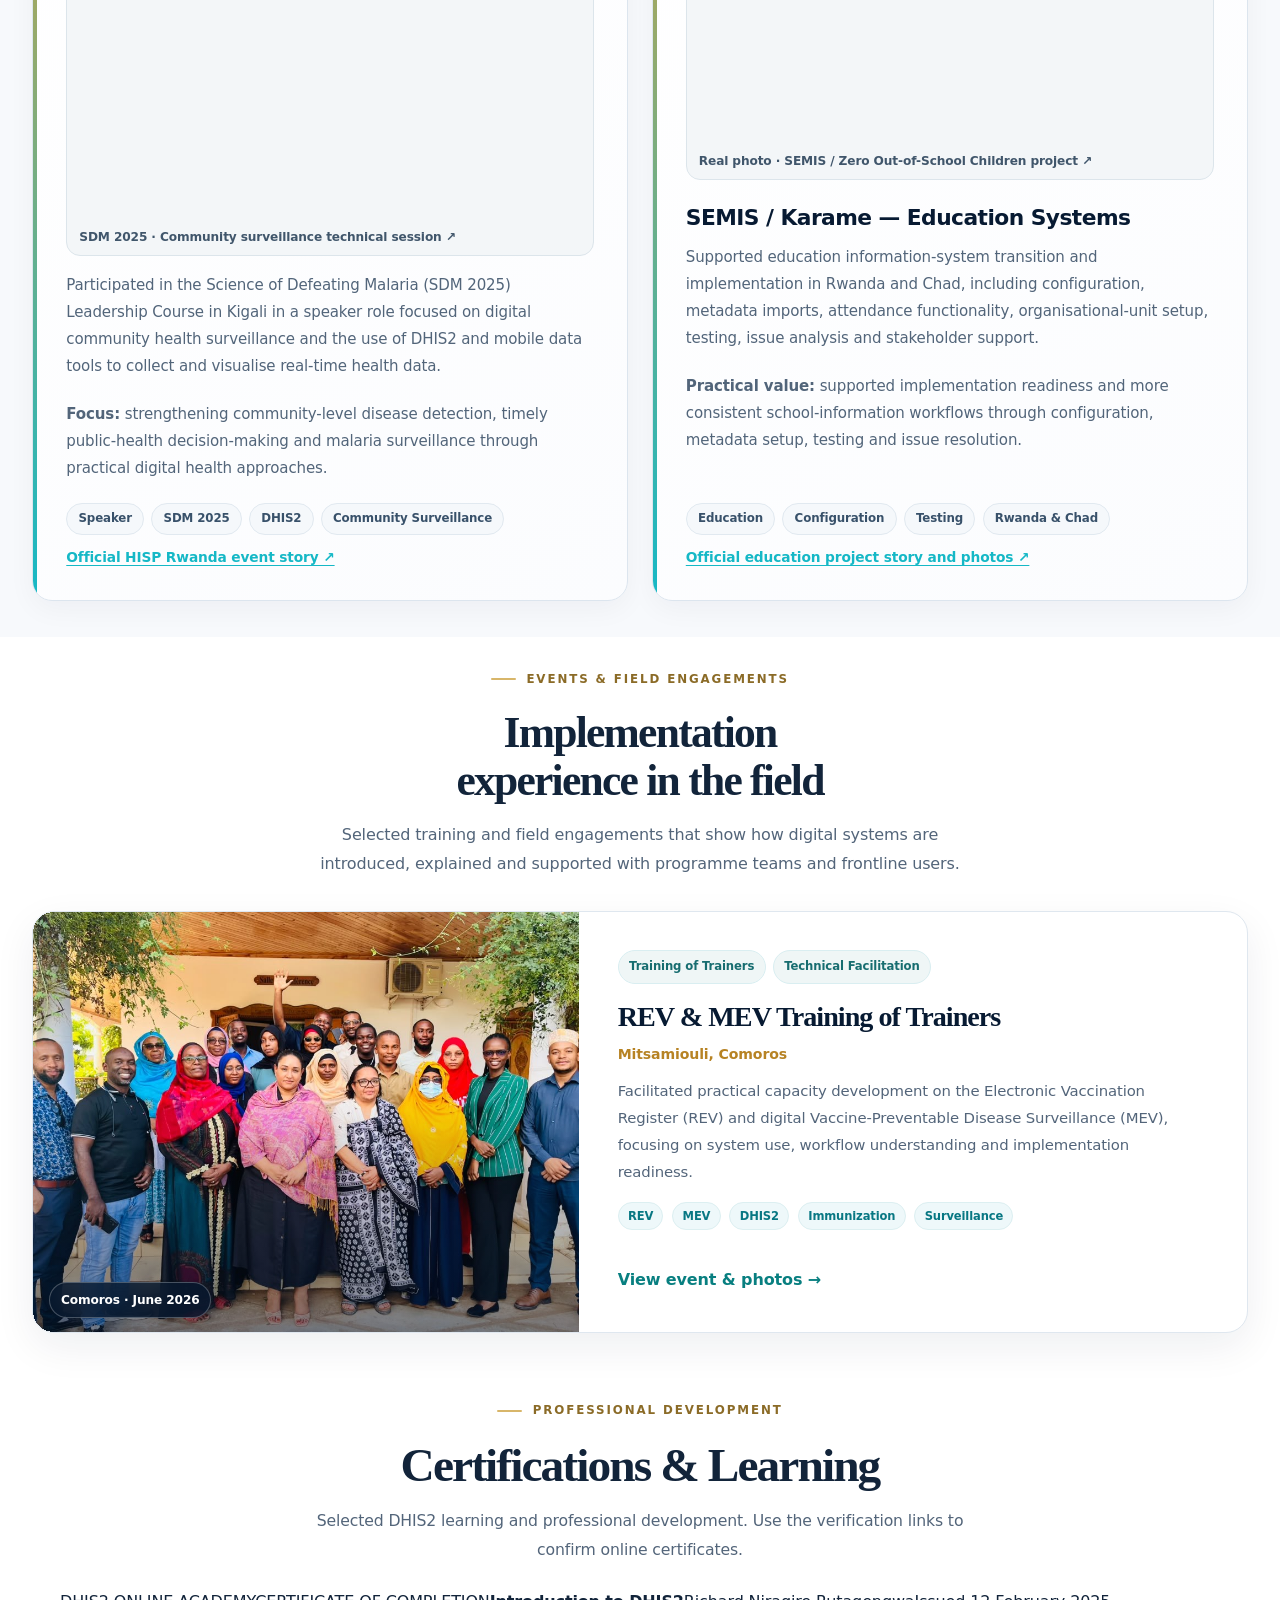
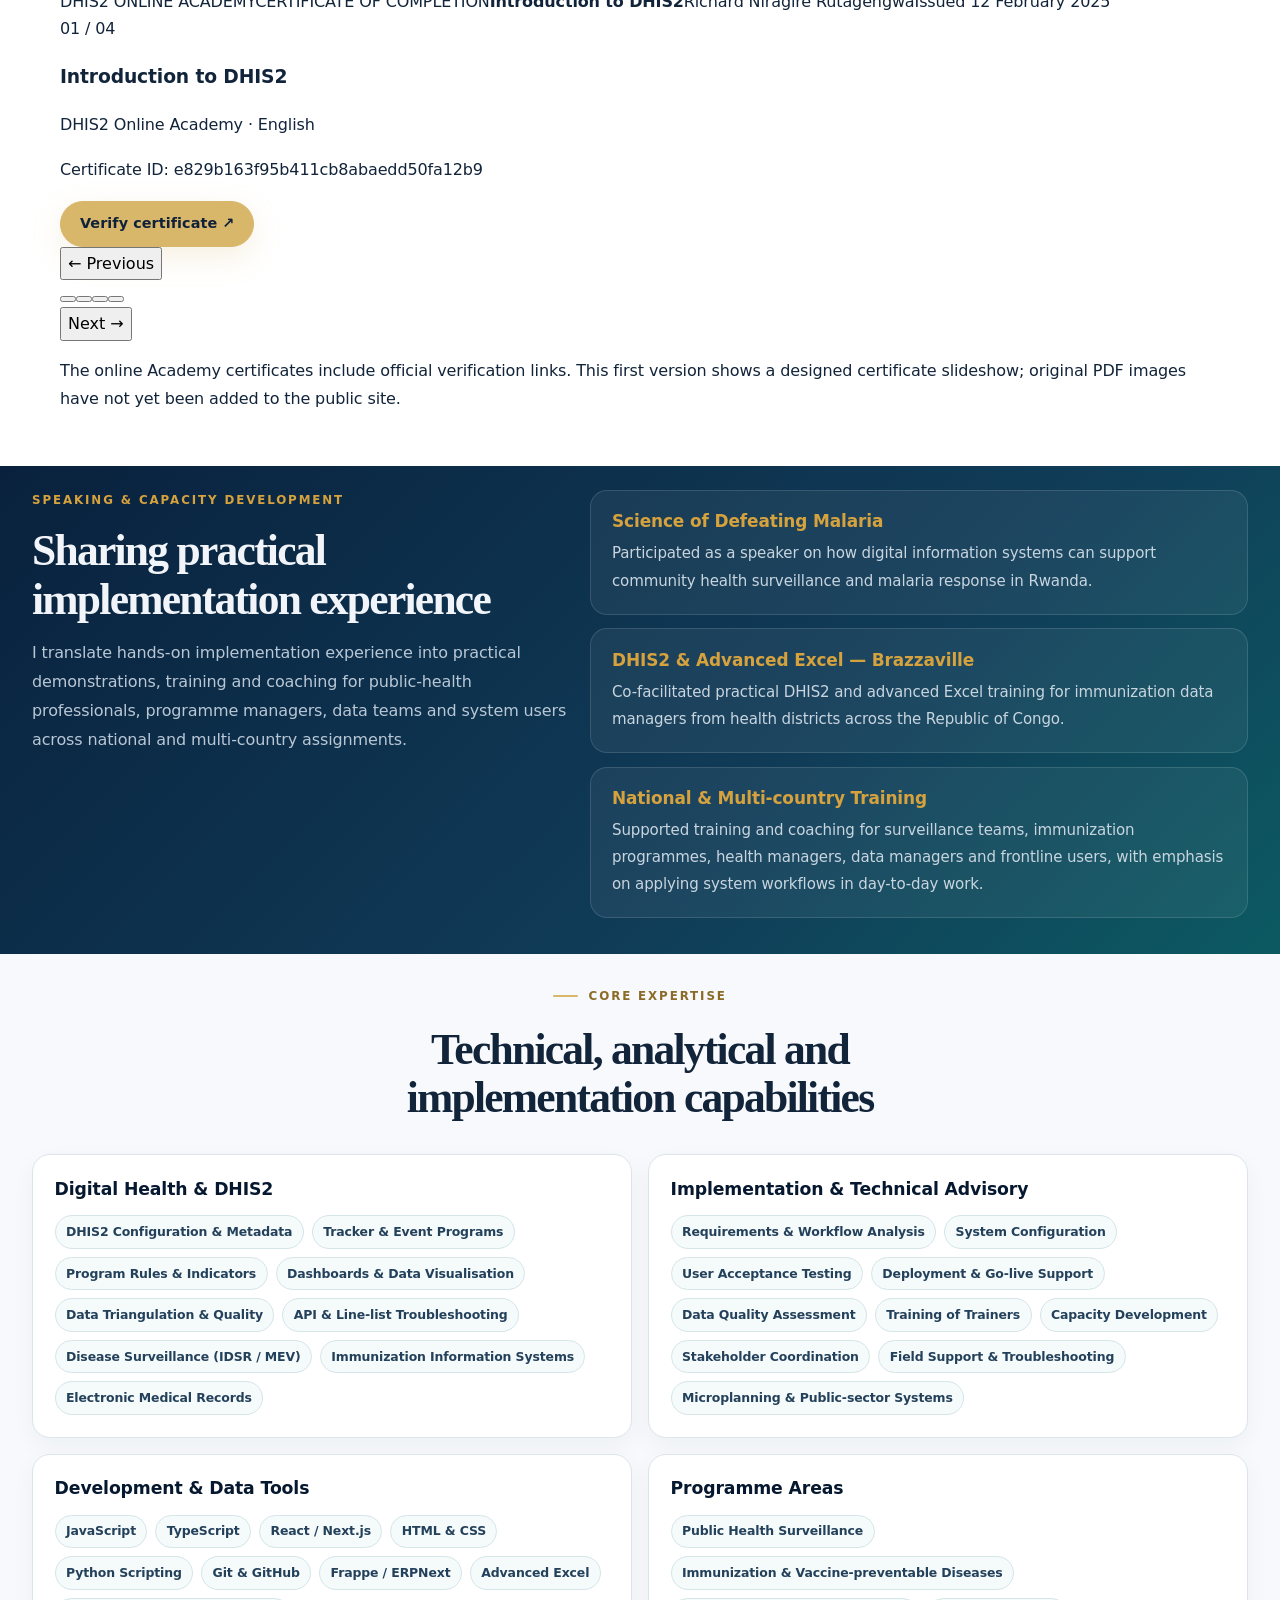
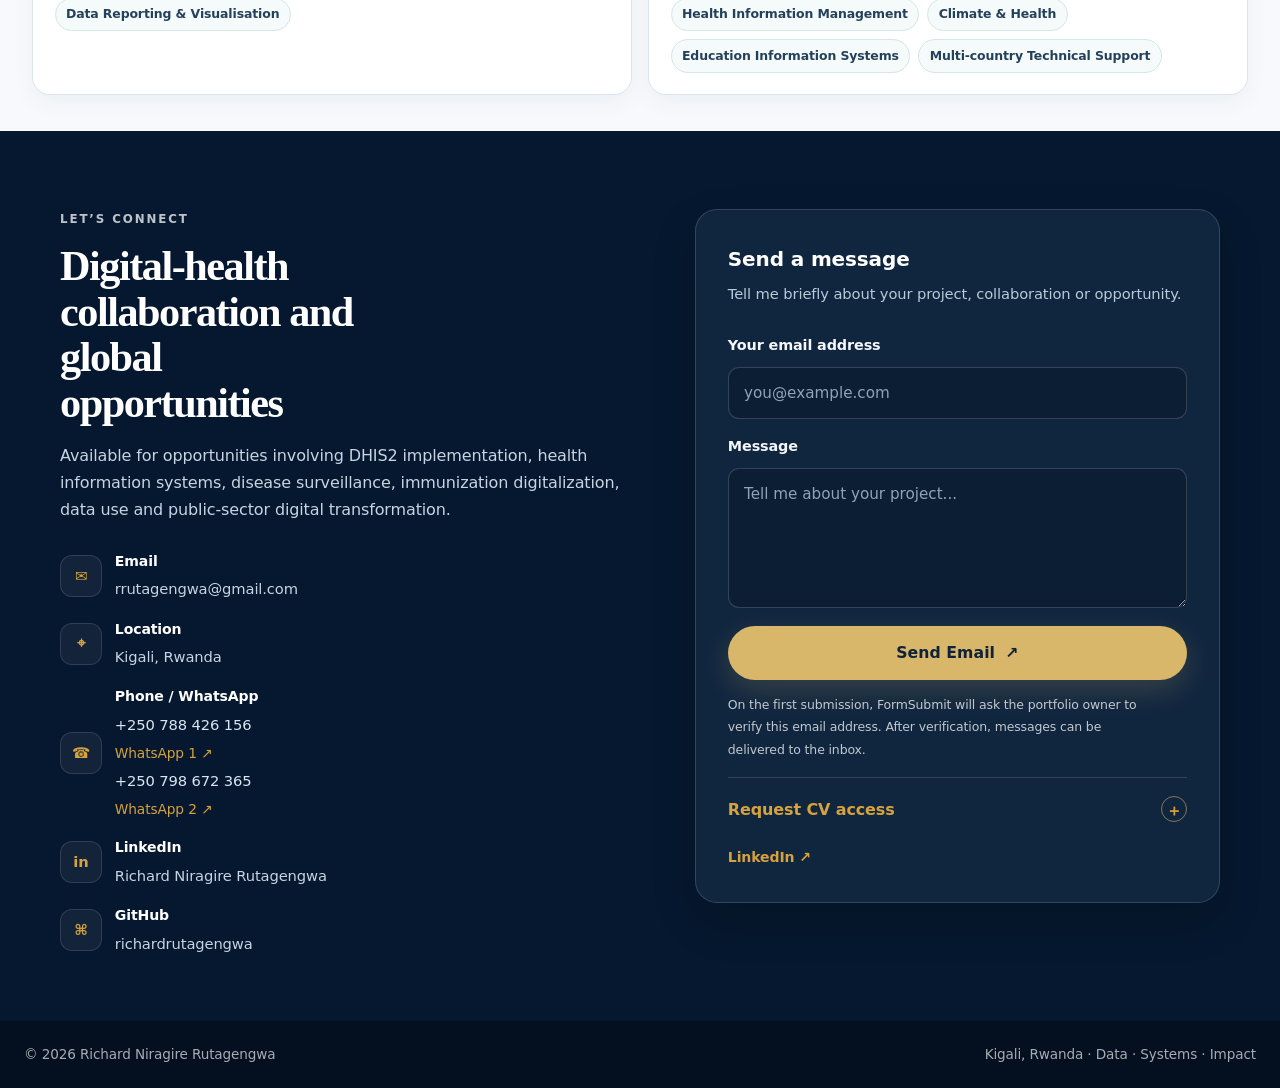
==== commit 3e6c0674: "Add certificate slideshow section" ====
--- a/index.html
+++ b/index.html
@@ -464,7 +464,39 @@
       </div>
     </section>
 
-<section class="section section-accent" id="speaking">
+<section class="section credentials-section" id="certifications">
+      <div class="container">
+        <div class="section-heading centered reveal">
+          <p class="eyebrow dark">Professional Development</p>
+          <h2>Certifications &amp; Learning</h2>
+          <p class="section-intro">Selected DHIS2 learning and professional development. Use the verification links to confirm online certificates.</p>
+        </div>
+        <div class="certificate-showcase reveal" aria-label="Certificate slideshow">
+          <div class="certificate-track" id="certificate-track">
+            <article class="certificate-slide is-active" aria-hidden="false">
+              <div class="certificate-art certificate-art-blue"><span class="certificate-brand">DHIS2 ONLINE ACADEMY</span><span class="certificate-kicker">CERTIFICATE OF COMPLETION</span><strong>Introduction to DHIS2</strong><span class="certificate-holder">Richard Niragire Rutagengwa</span><span class="certificate-date">Issued 12 February 2025</span></div>
+              <div class="certificate-details"><span class="certificate-index">01 / 04</span><h3>Introduction to DHIS2</h3><p>DHIS2 Online Academy · English</p><p>Certificate ID: e829b163f95b411cb8abaedd50fa12b9</p><a class="btn btn-primary certificate-verify" href="https://academy.dhis2.org/certificates/e829b163f95b411cb8abaedd50fa12b9" target="_blank" rel="noopener">Verify certificate ↗</a></div>
+            </article>
+            <article class="certificate-slide" aria-hidden="true" hidden>
+              <div class="certificate-art certificate-art-blue"><span class="certificate-brand">DHIS2 ONLINE ACADEMY</span><span class="certificate-kicker">CERTIFICATE OF COMPLETION</span><strong>Introduction à DHIS2</strong><span class="certificate-holder">Richard Niragire Rutagengwa</span><span class="certificate-date">Issued 10 April 2025</span></div>
+              <div class="certificate-details"><span class="certificate-index">02 / 04</span><h3>Introduction à DHIS2</h3><p>DHIS2 Online Academy · French</p><p>Certificate ID: 94afe131ae3341578936aabbfb4a5d69</p><a class="btn btn-primary certificate-verify" href="https://academy.dhis2.org/certificates/94afe131ae3341578936aabbfb4a5d69" target="_blank" rel="noopener">Verify certificate ↗</a></div>
+            </article>
+            <article class="certificate-slide" aria-hidden="true" hidden>
+              <div class="certificate-art certificate-art-blue"><span class="certificate-brand">DHIS2 ONLINE ACADEMY</span><span class="certificate-kicker">CERTIFICATE OF COMPLETION</span><strong>Aggregate Data Analysis Fundamentals</strong><span class="certificate-holder">Richard Niragire Rutagengwa</span><span class="certificate-date">Issued 4 March 2025</span></div>
+              <div class="certificate-details"><span class="certificate-index">03 / 04</span><h3>Aggregate Data Analysis Fundamentals</h3><p>DHIS2 Online Academy · English</p><p>Certificate ID: ceb9489153f34e5e8e187526b6c4cbae</p><a class="btn btn-primary certificate-verify" href="https://academy.dhis2.org/certificates/ceb9489153f34e5e8e187526b6c4cbae" target="_blank" rel="noopener">Verify certificate ↗</a></div>
+            </article>
+            <article class="certificate-slide" aria-hidden="true" hidden>
+              <div class="certificate-art certificate-art-gold"><span class="certificate-brand">HISP RWANDA · DHIS2 ACADEMY</span><span class="certificate-kicker">CERTIFICAT D’ACHÈVEMENT</span><strong>Configuration de l'accès aux données et à l'analyse</strong><span class="certificate-holder">Richard Niragire Rutagengwa</span><span class="certificate-date">13–17 July 2026 · Kigali, Rwanda</span></div>
+              <div class="certificate-details"><span class="certificate-index">04 / 04</span><h3>Configuration de l'accès aux données et à l'analyse</h3><p>DHIS2 Academy course organised by HISP Rwanda in collaboration with the University of Oslo, according to the uploaded certificate.</p><p>The original certificate image is not embedded yet.</p></div>
+            </article>
+          </div>
+          <div class="certificate-controls"><button type="button" class="certificate-prev" aria-label="Previous certificate">← Previous</button><div class="certificate-dots" role="group" aria-label="Choose certificate"><button type="button" class="is-active" aria-label="Show certificate 1" aria-pressed="true"></button><button type="button" aria-label="Show certificate 2" aria-pressed="false"></button><button type="button" aria-label="Show certificate 3" aria-pressed="false"></button><button type="button" aria-label="Show certificate 4" aria-pressed="false"></button></div><button type="button" class="certificate-next" aria-label="Next certificate">Next →</button></div>
+          <p class="certificate-note">The online Academy certificates include official verification links. This first version shows a designed certificate slideshow; original PDF images have not yet been added to the public site.</p>
+        </div>
+      </div>
+    </section>
+
+    <section class="section section-accent" id="speaking">
       <div class="container speaking-grid">
         <div class="section-heading reveal">
           <p class="eyebrow">Speaking &amp; Capacity Development</p>
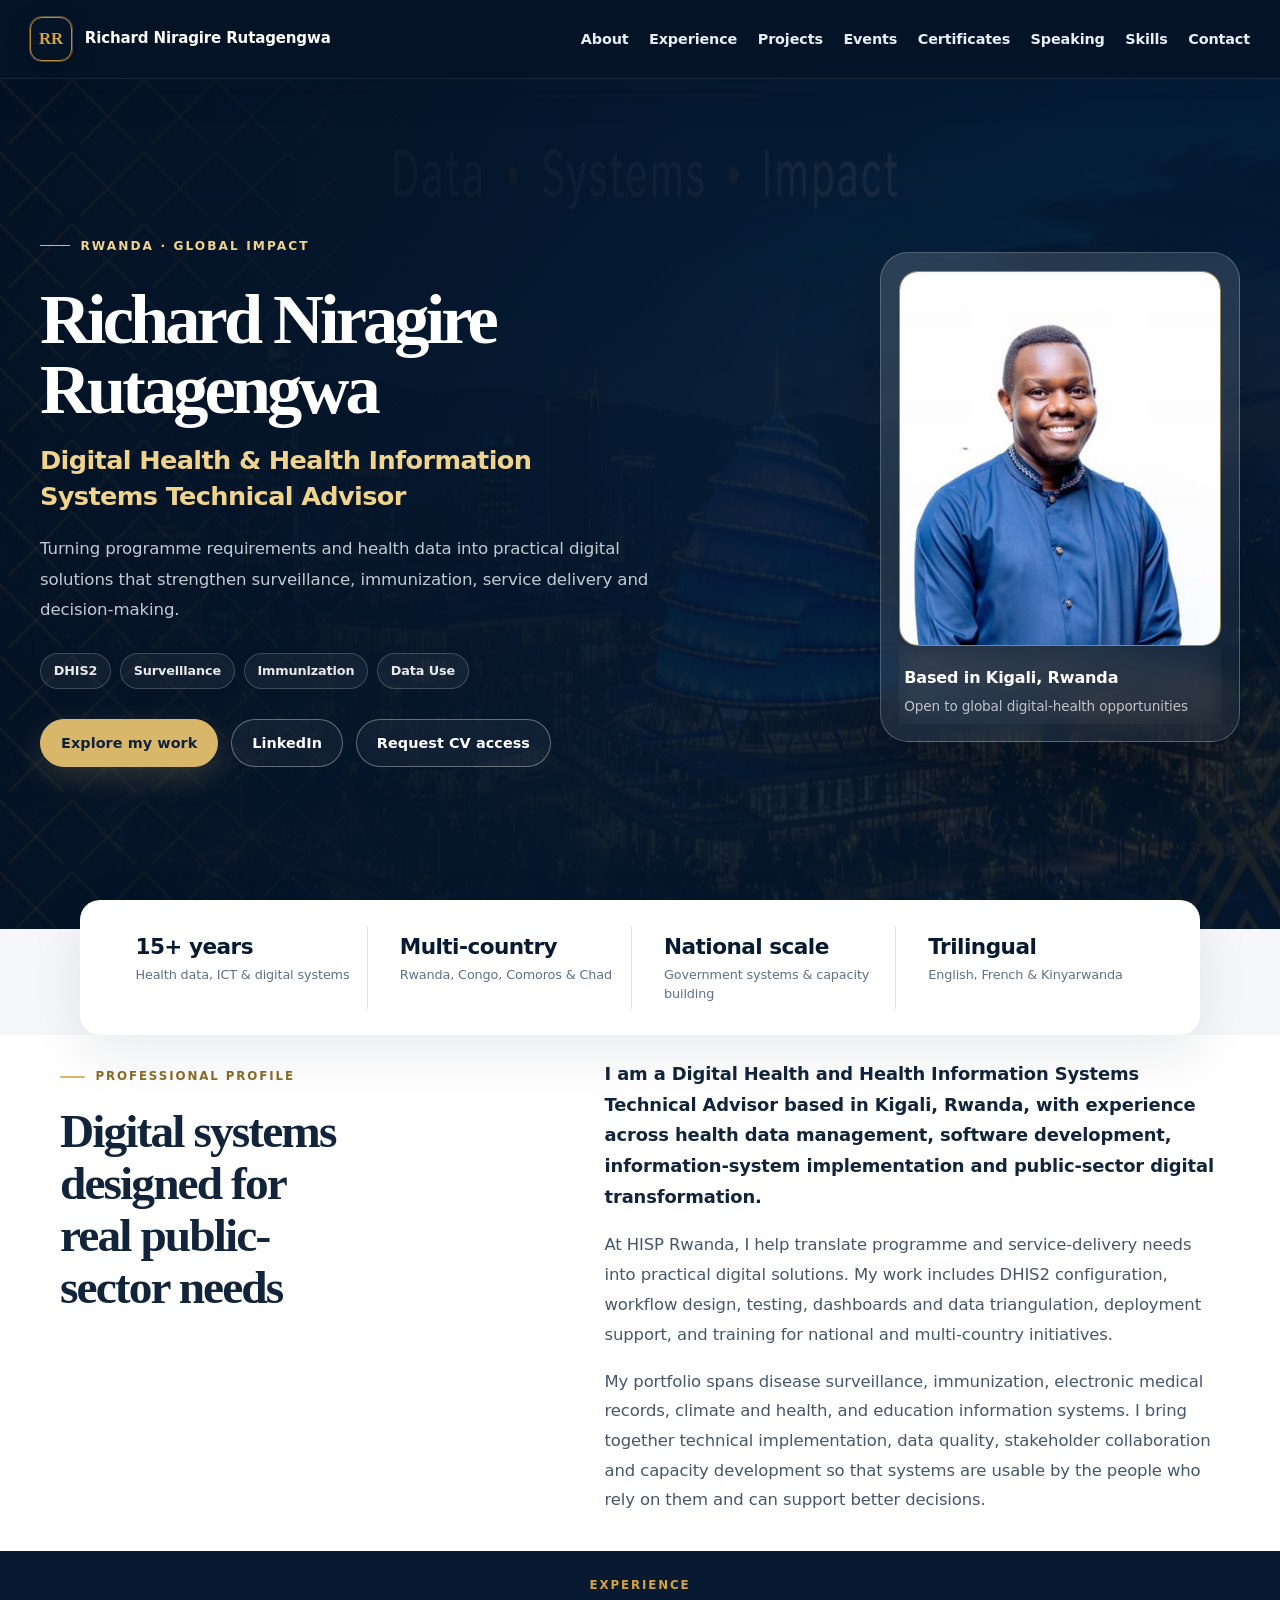
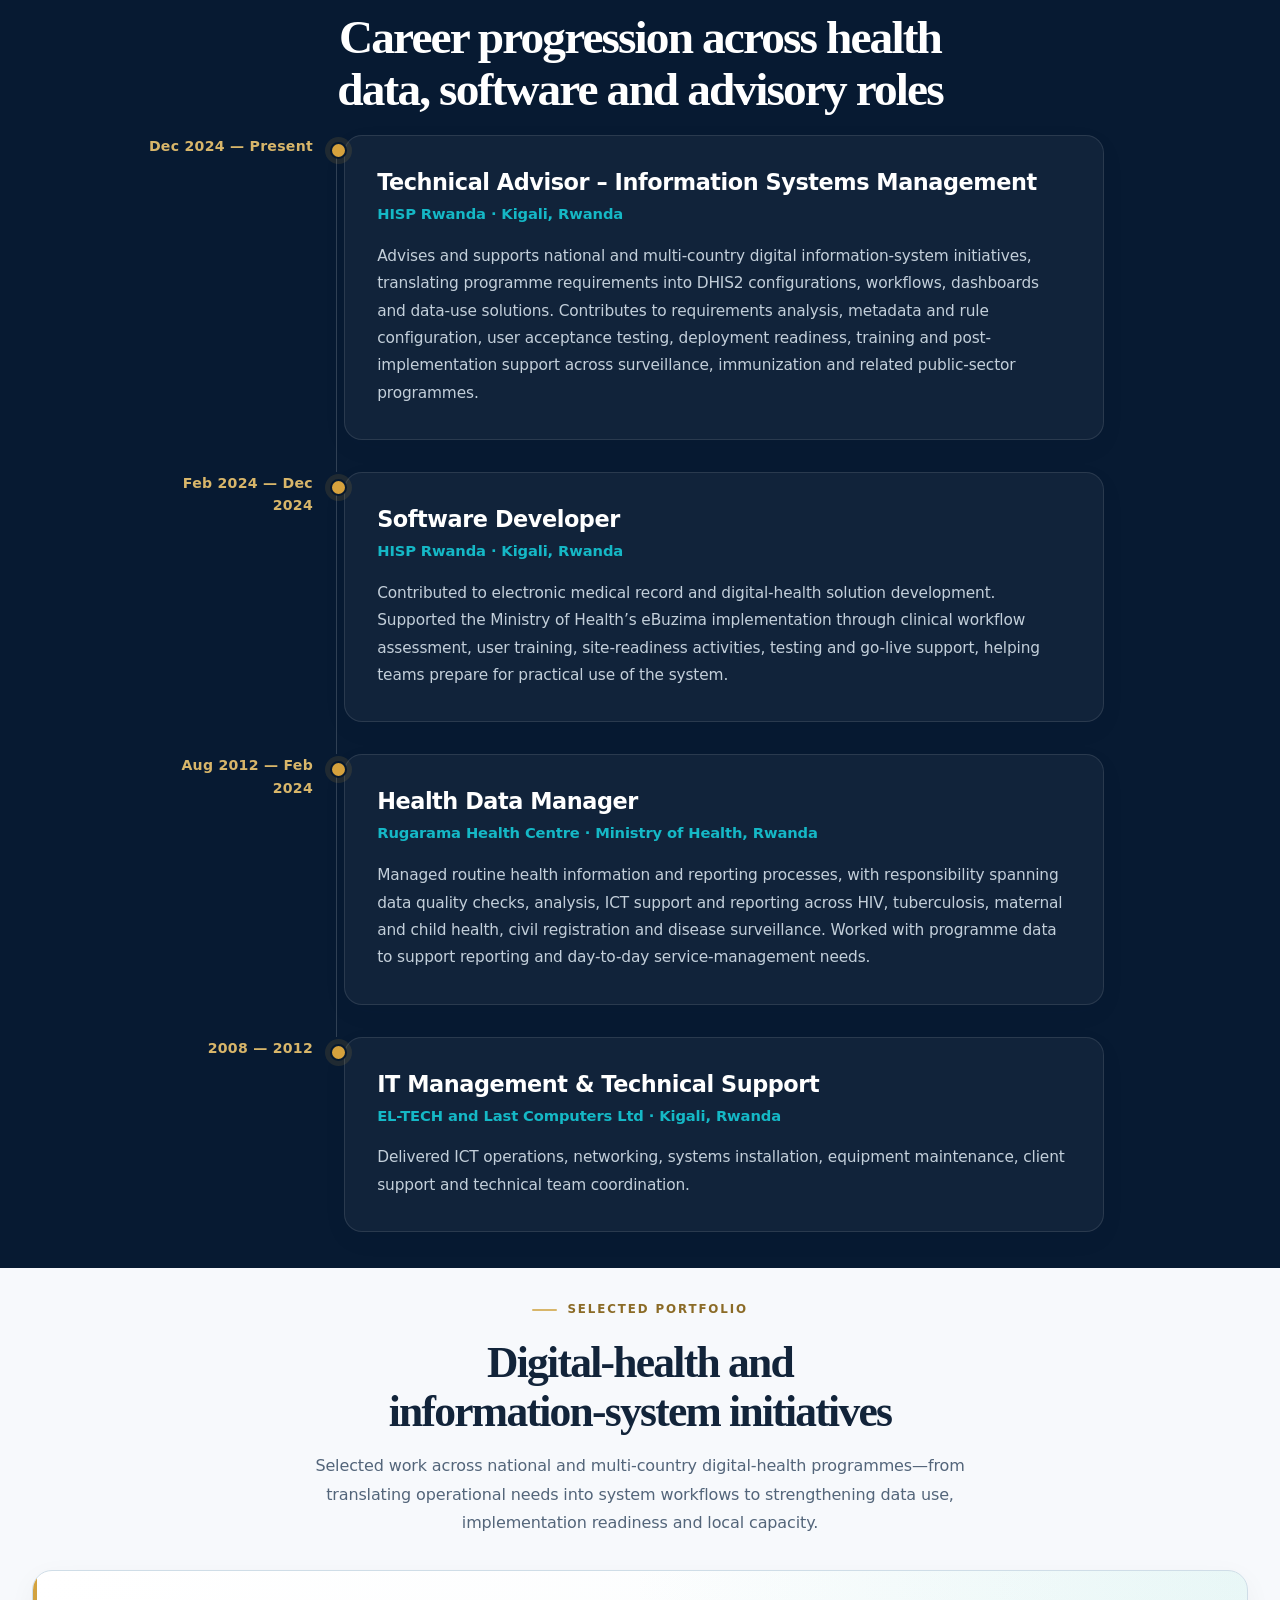
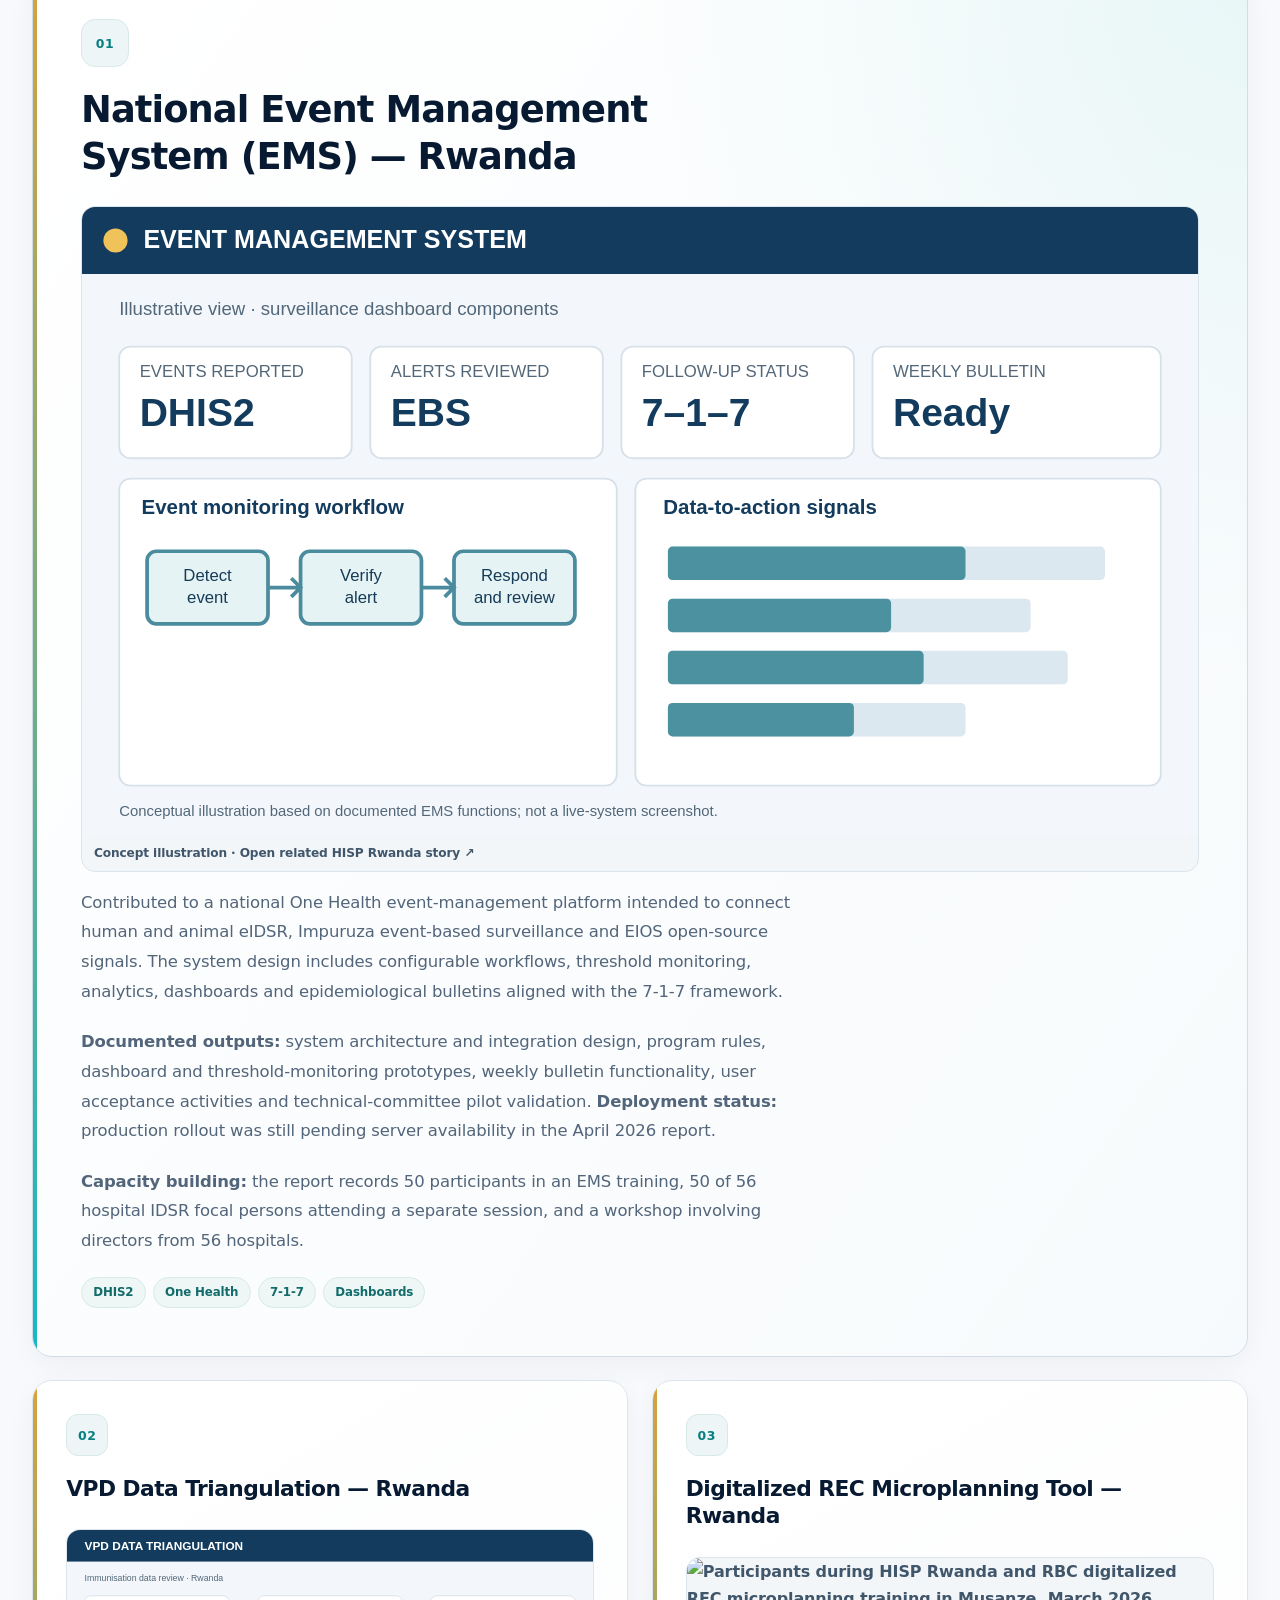
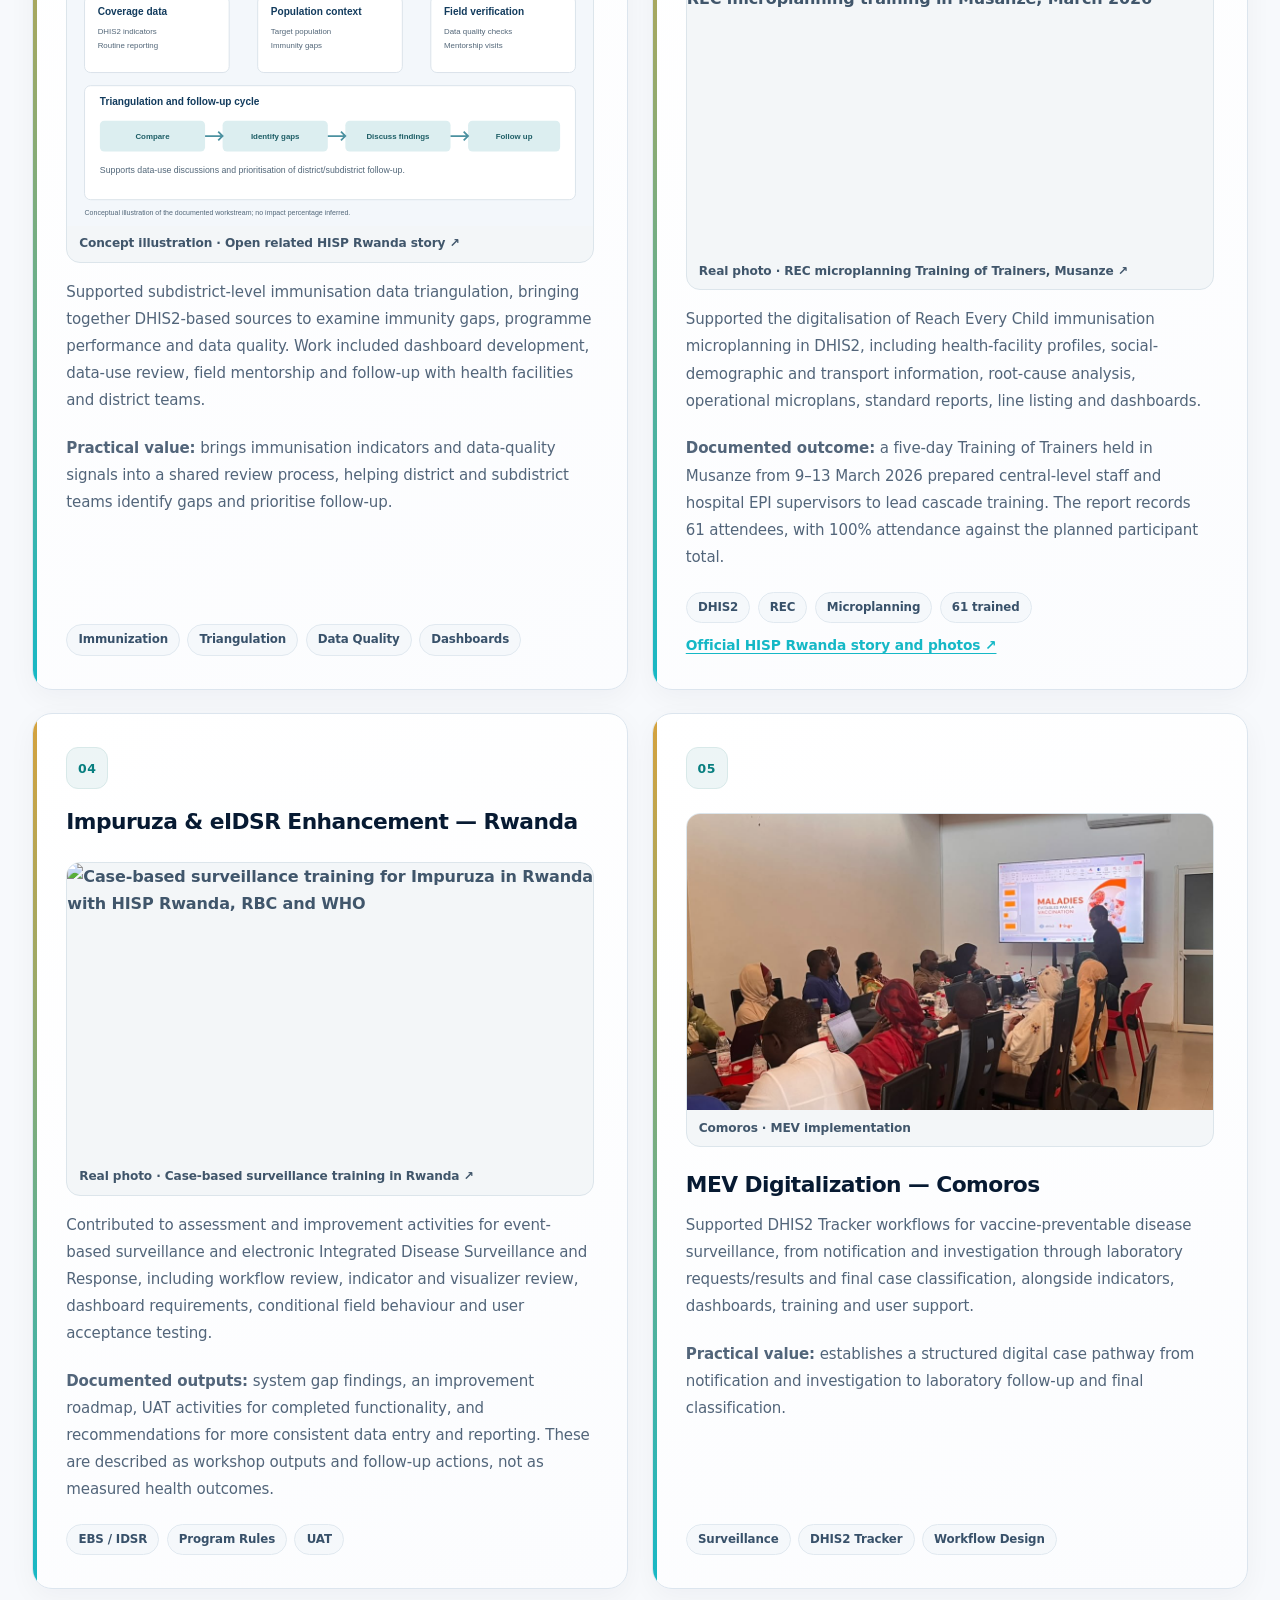
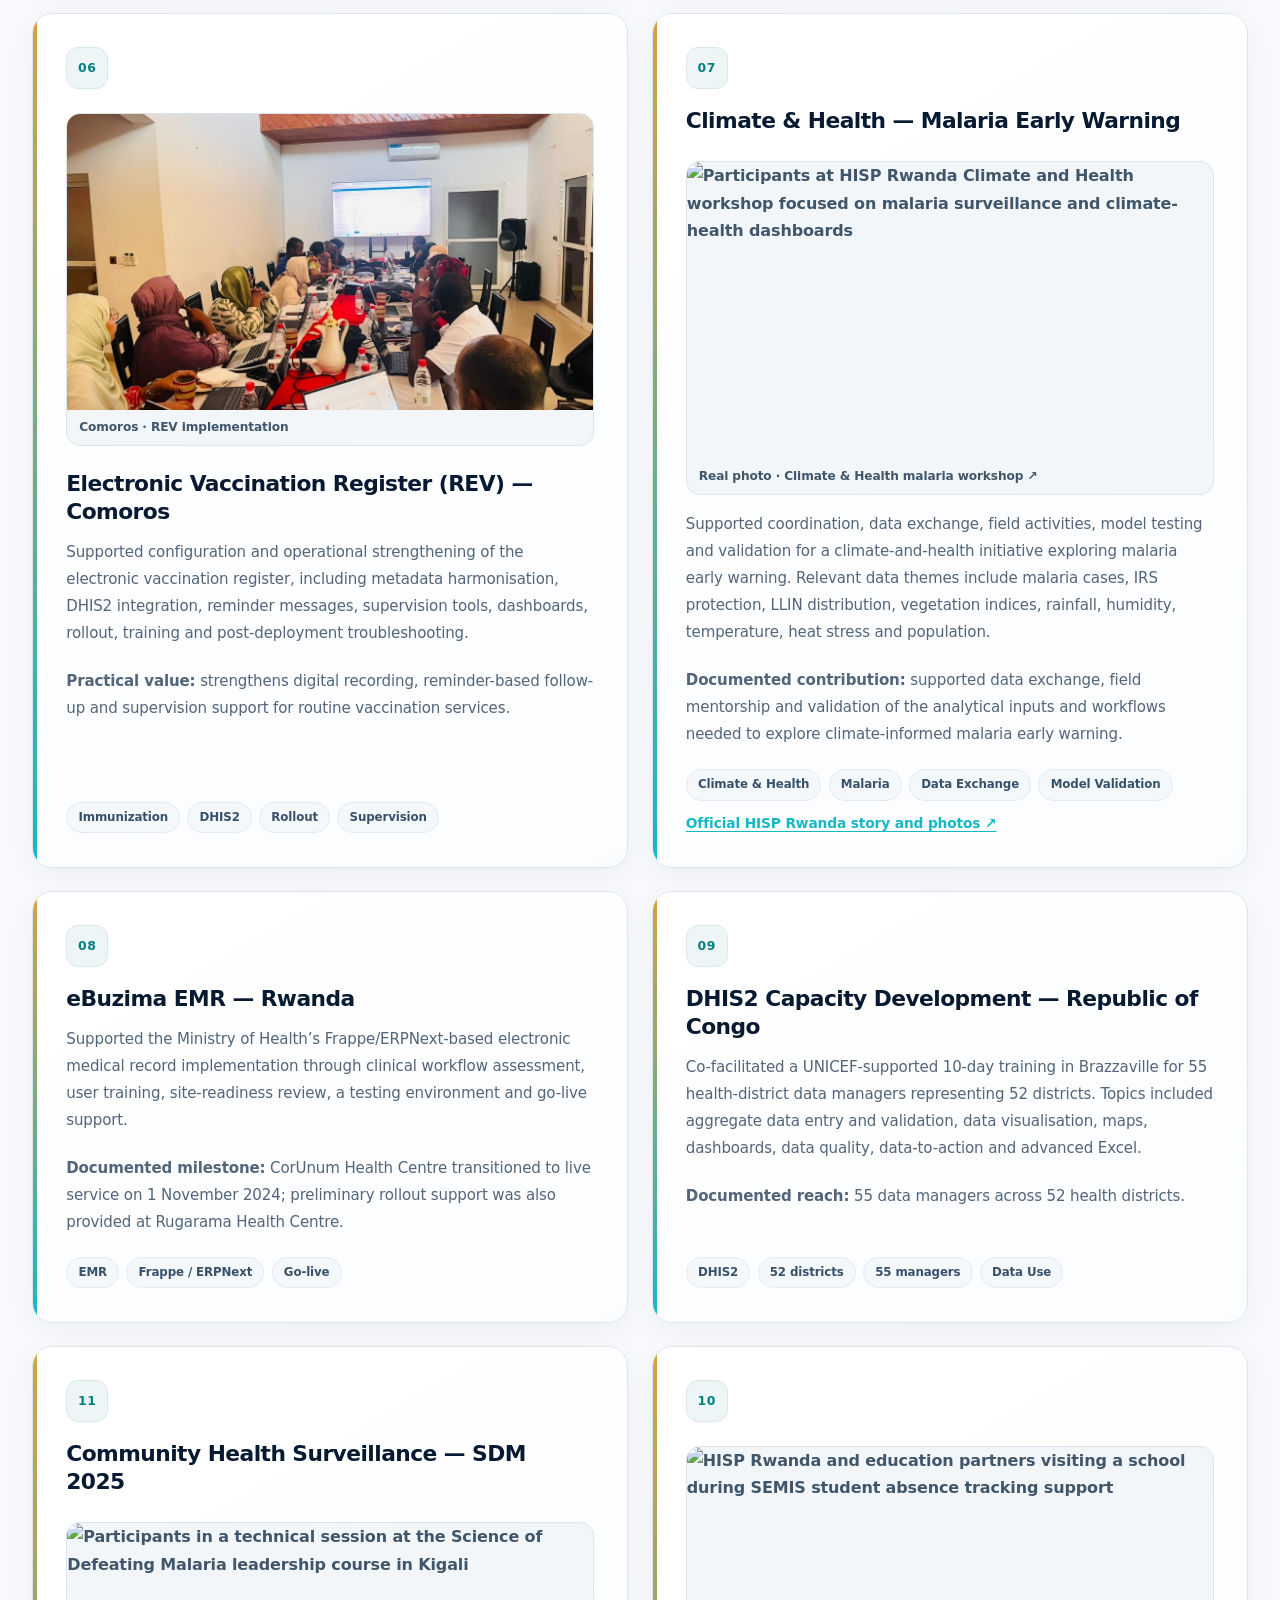
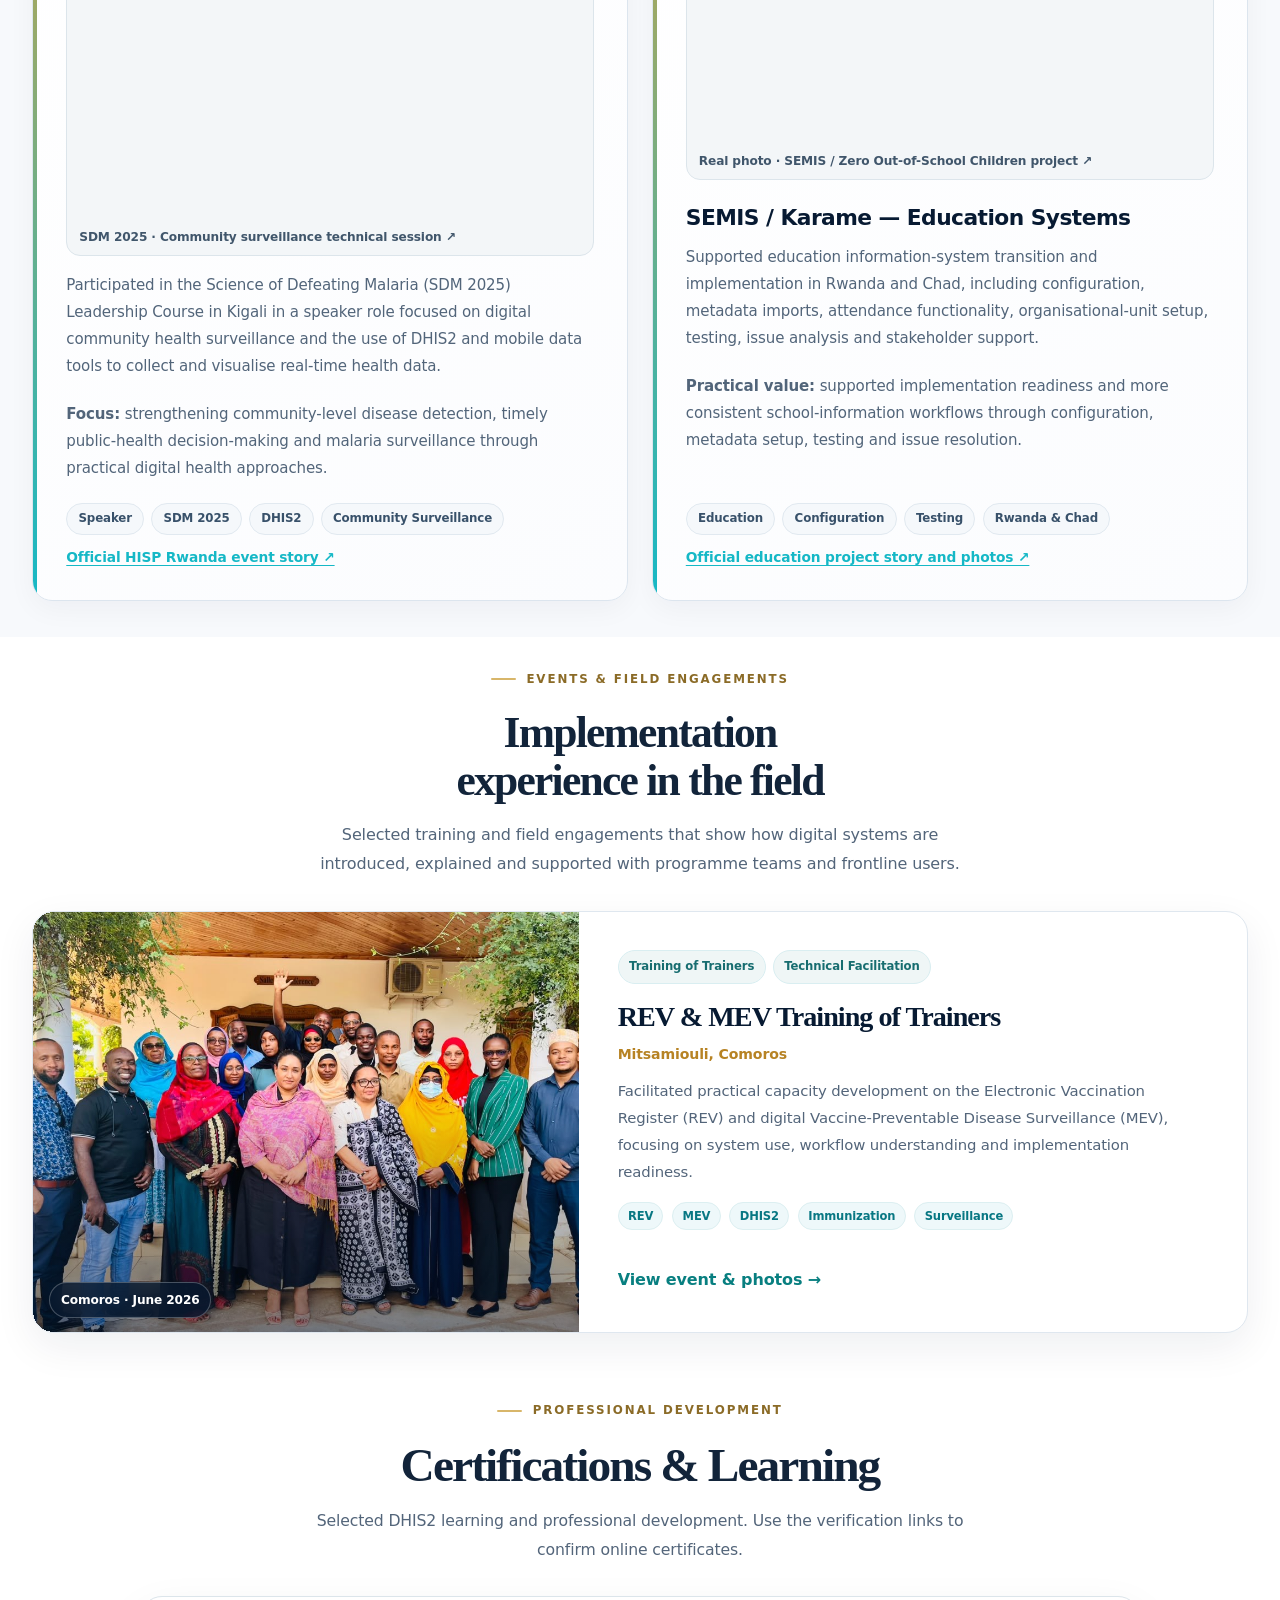
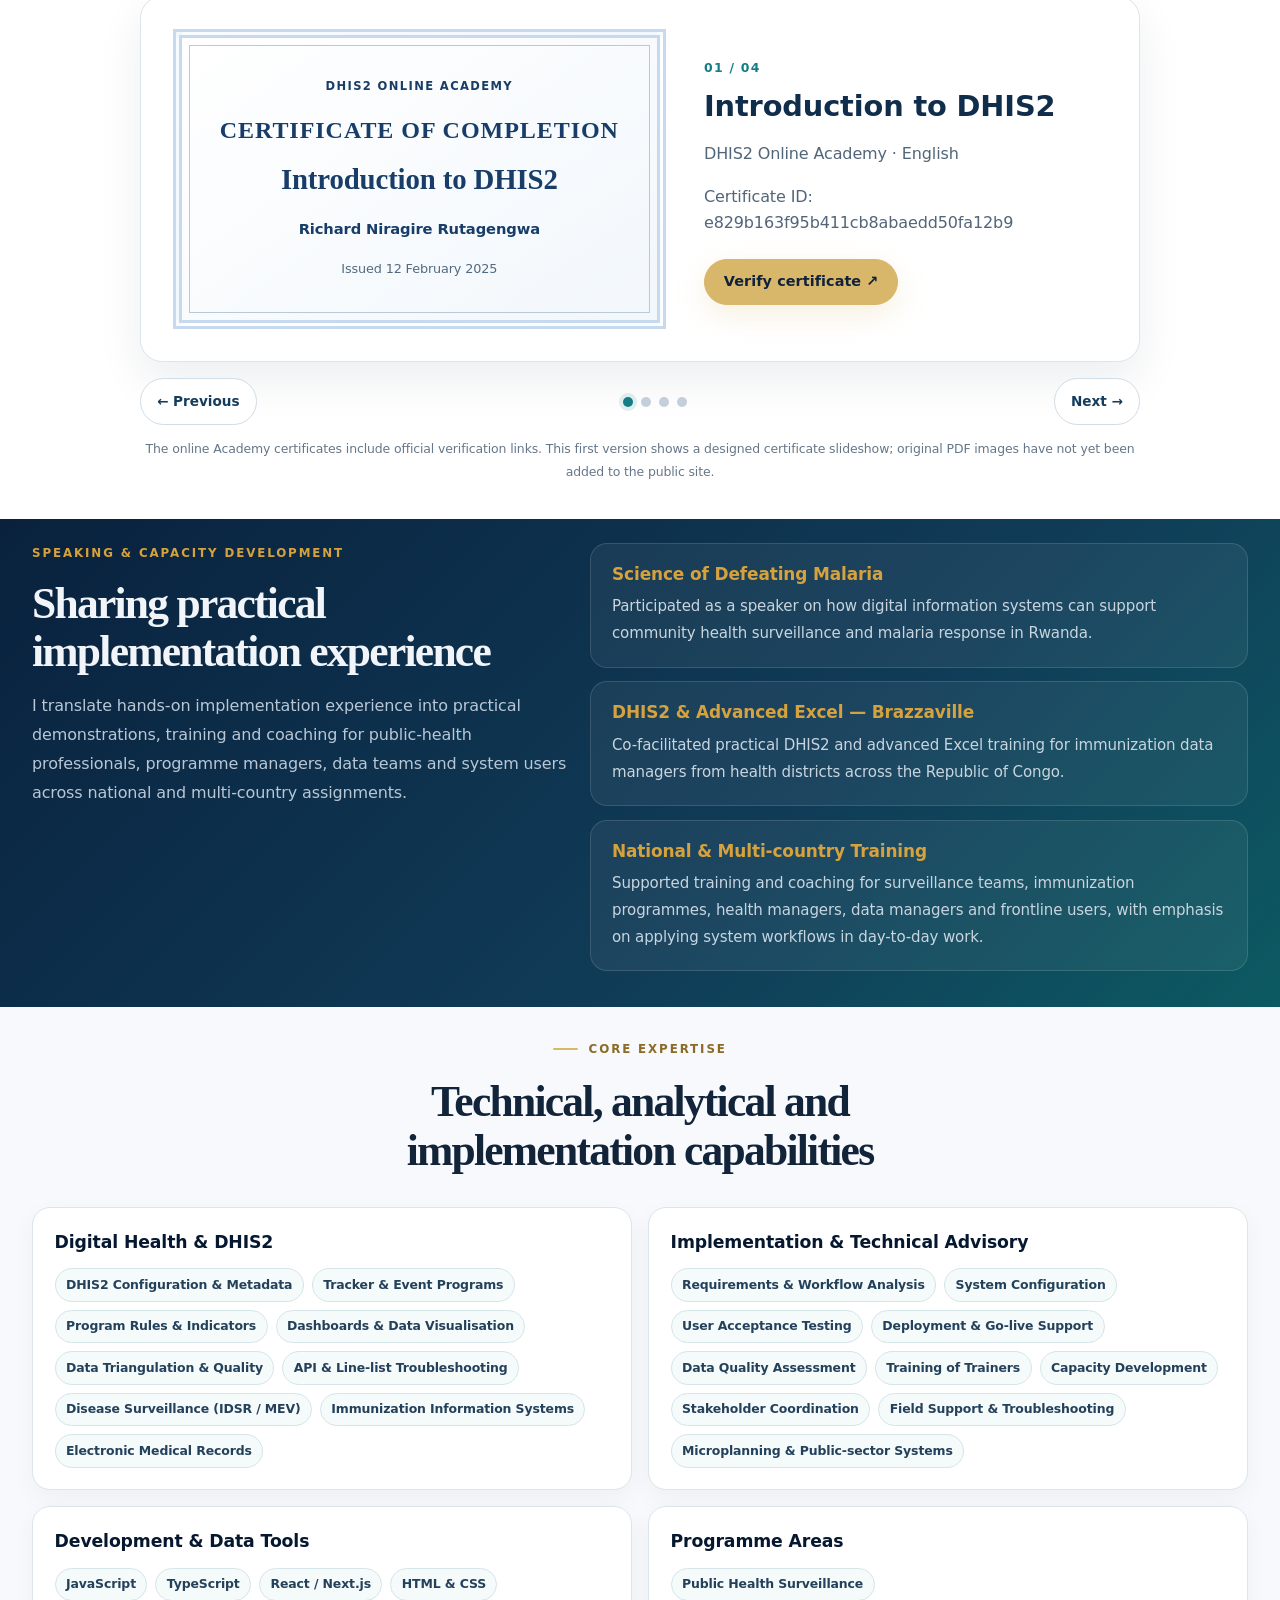
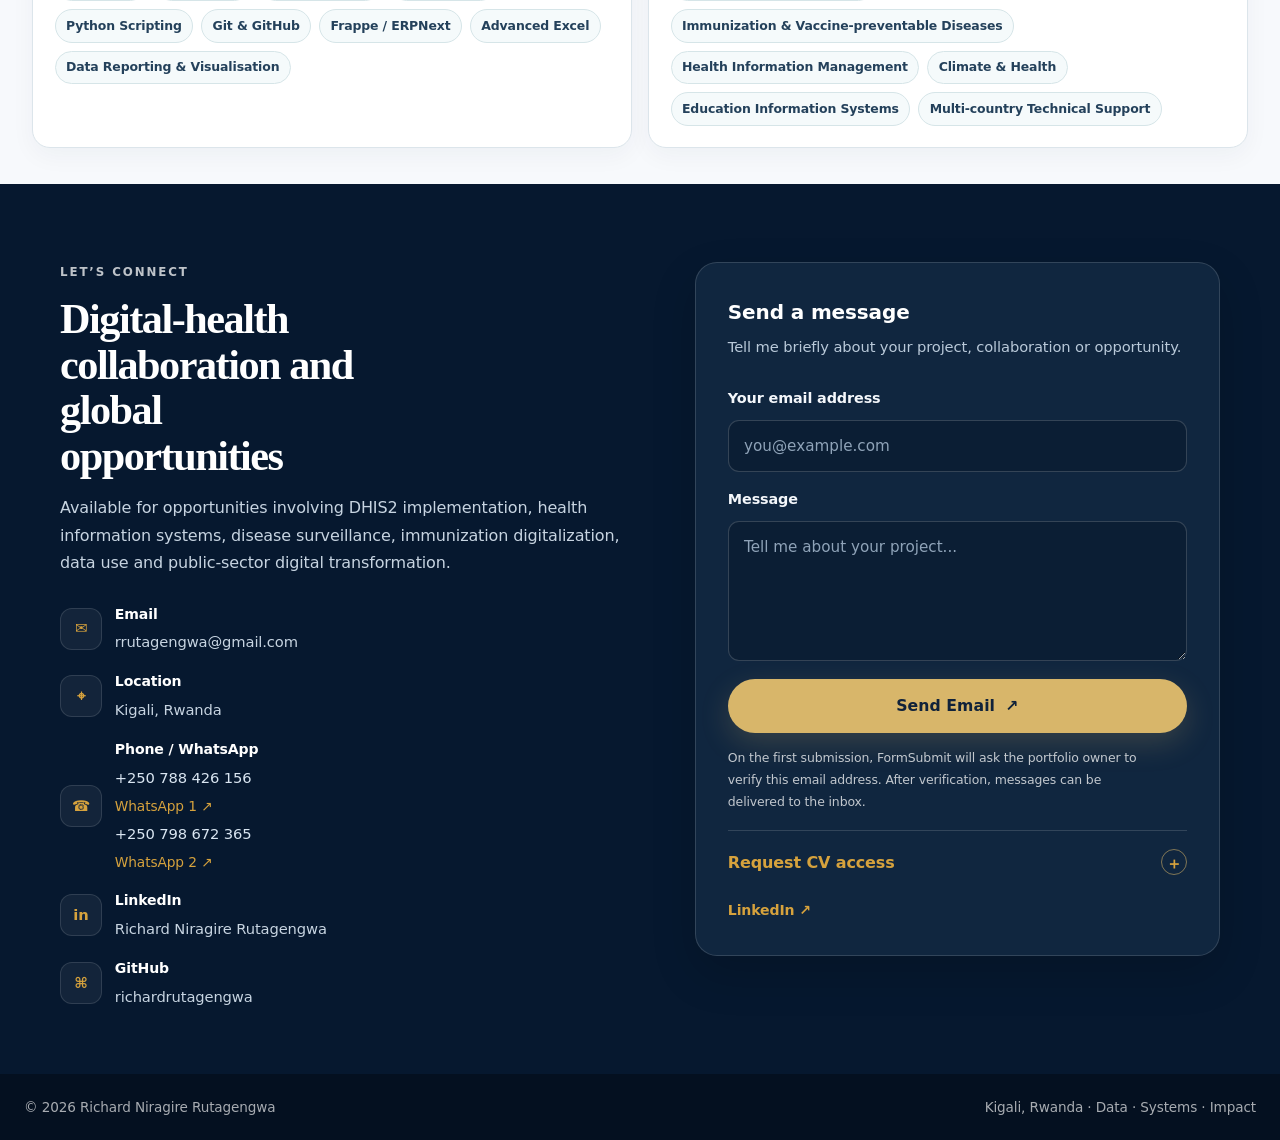
==== commit 38a9a903: "Add certificates to main navigation" ====
--- a/index.html
+++ b/index.html
@@ -77,6 +77,7 @@
         <a href="#experience">Experience</a>
         <a href="#projects">Projects</a>
         <a href="#events">Events</a>
+        <a href="#certifications">Certificates</a>
         <a href="#speaking">Speaking</a>
         <a href="#skills">Skills</a>
         <a href="#contact">Contact</a>
--- a/style.css
+++ b/style.css
@@ -2563,3 +2563,31 @@
 #projects .project-source a { color: var(--teal, #147d86); font-weight: 750; text-decoration: underline; text-decoration-thickness: 1px; text-underline-offset: 3px; }
 #projects .project-source a:hover { color: var(--navy, #123b5d); }
 #projects .project-image span { line-height: 1.5; }
+
+
+/* Certificate slideshow */
+.credentials-section { background: #f4f7fa; }
+.certificate-showcase { max-width: 1000px; margin: 2rem auto 0; }
+.certificate-slide { display: grid; grid-template-columns: minmax(0, 1.1fr) minmax(0, .9fr); gap: clamp(1.3rem, 3vw, 2.5rem); align-items: center; padding: clamp(1rem, 3vw, 2rem); border: 1px solid #dce5eb; border-radius: 22px; background: #fff; box-shadow: 0 18px 45px rgba(8,35,64,.08); }
+.certificate-slide[hidden] { display: none !important; }
+.certificate-art { display: flex; flex-direction: column; justify-content: center; align-items: center; text-align: center; gap: 1.1rem; min-height: 300px; padding: clamp(1.2rem, 3vw, 2.2rem); border: 9px double #d7e3ed; outline: 1px solid #b8c9d9; outline-offset: -17px; background: linear-gradient(145deg,#fff,#f2f7fc); color: #173d68; }
+.certificate-art-blue { border-color: #c6d9ed; }
+.certificate-art-gold { color: #6b4d17; border-color: #e8d6a5; background: linear-gradient(145deg,#fffdf6,#f8f0d9); }
+.certificate-brand { font-size: .72rem; font-weight: 850; letter-spacing: .12em; }
+.certificate-kicker { font: 700 clamp(1.05rem,2vw,1.5rem)/1.25 Georgia,serif; letter-spacing: .04em; }
+.certificate-art strong { max-width: 20ch; font: 700 clamp(1.25rem,2.4vw,1.8rem)/1.25 Georgia,serif; }
+.certificate-holder { font-weight: 750; font-size: .92rem; }
+.certificate-date { color: #526a80; font-size: .8rem; }
+.certificate-details { min-width: 0; }
+.certificate-index { color: #147d86; font-size: .78rem; font-weight: 850; letter-spacing: .1em; }
+.certificate-details h3 { margin: .6rem 0; color: #102d4b; font-size: clamp(1.35rem,2.3vw,1.8rem); line-height: 1.25; }
+.certificate-details p { color: #526579; line-height: 1.65; overflow-wrap: anywhere; }
+.certificate-verify { display: inline-flex; margin-top: .4rem; text-decoration: none; }
+.certificate-controls { display: flex; align-items: center; justify-content: space-between; gap: 1rem; margin-top: 1rem; }
+.certificate-controls > button { border: 1px solid #d0dce6; border-radius: 999px; background: #fff; color: #153c5c; padding: .7rem 1rem; font: inherit; font-size: .85rem; font-weight: 750; cursor: pointer; }
+.certificate-controls > button:hover { border-color: #168b92; }
+.certificate-dots { display: flex; justify-content: center; gap: .5rem; }
+.certificate-dots button { width: 10px; height: 10px; padding: 0; border: 0; border-radius: 50%; background: #c3d0dc; cursor: pointer; }
+.certificate-dots button.is-active { background: #147d86; box-shadow: 0 0 0 4px rgba(20,125,134,.12); }
+.certificate-note { margin: .8rem 0 0; color: #65778a; font-size: .78rem; line-height: 1.55; text-align: center; }
+@media(max-width:700px) { .certificate-slide { grid-template-columns: 1fr; } .certificate-art { min-height: 250px; } .certificate-controls { gap: .45rem; } .certificate-controls > button { padding: .65rem .75rem; font-size: .78rem; } }
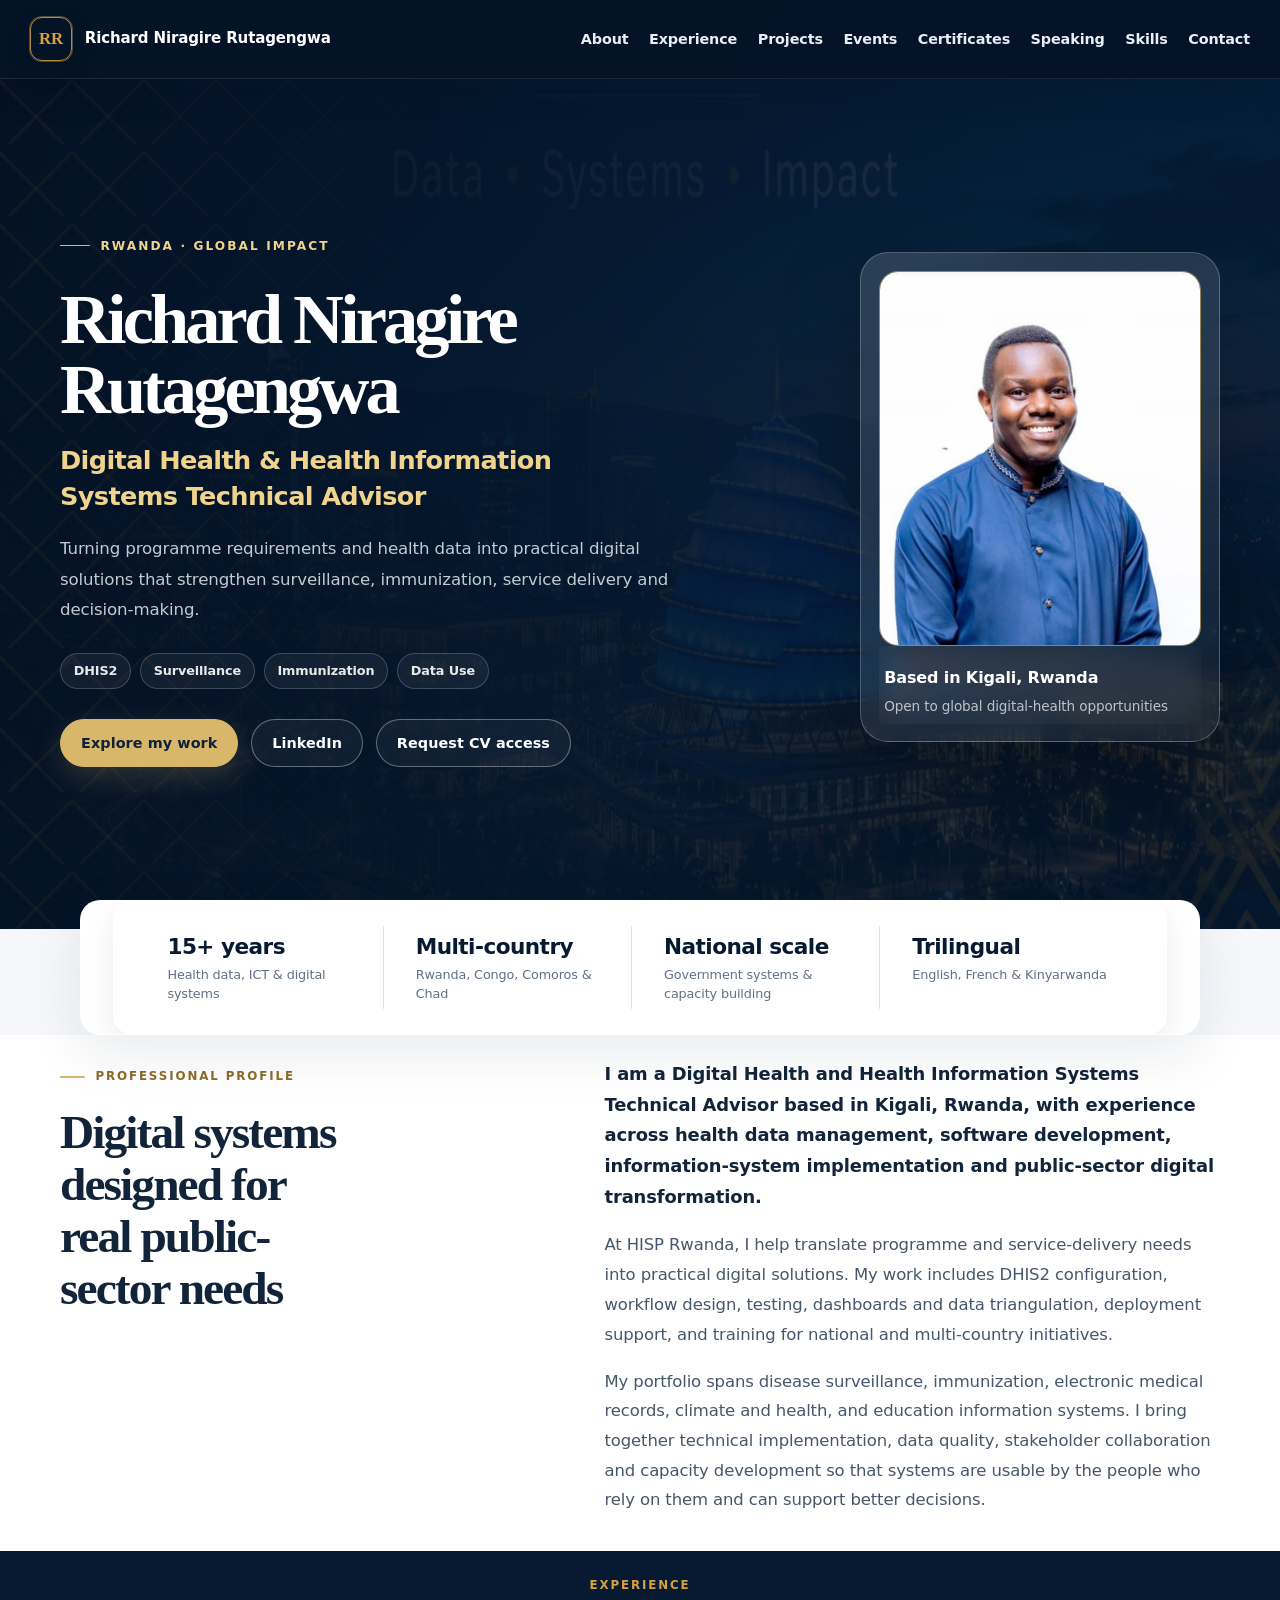
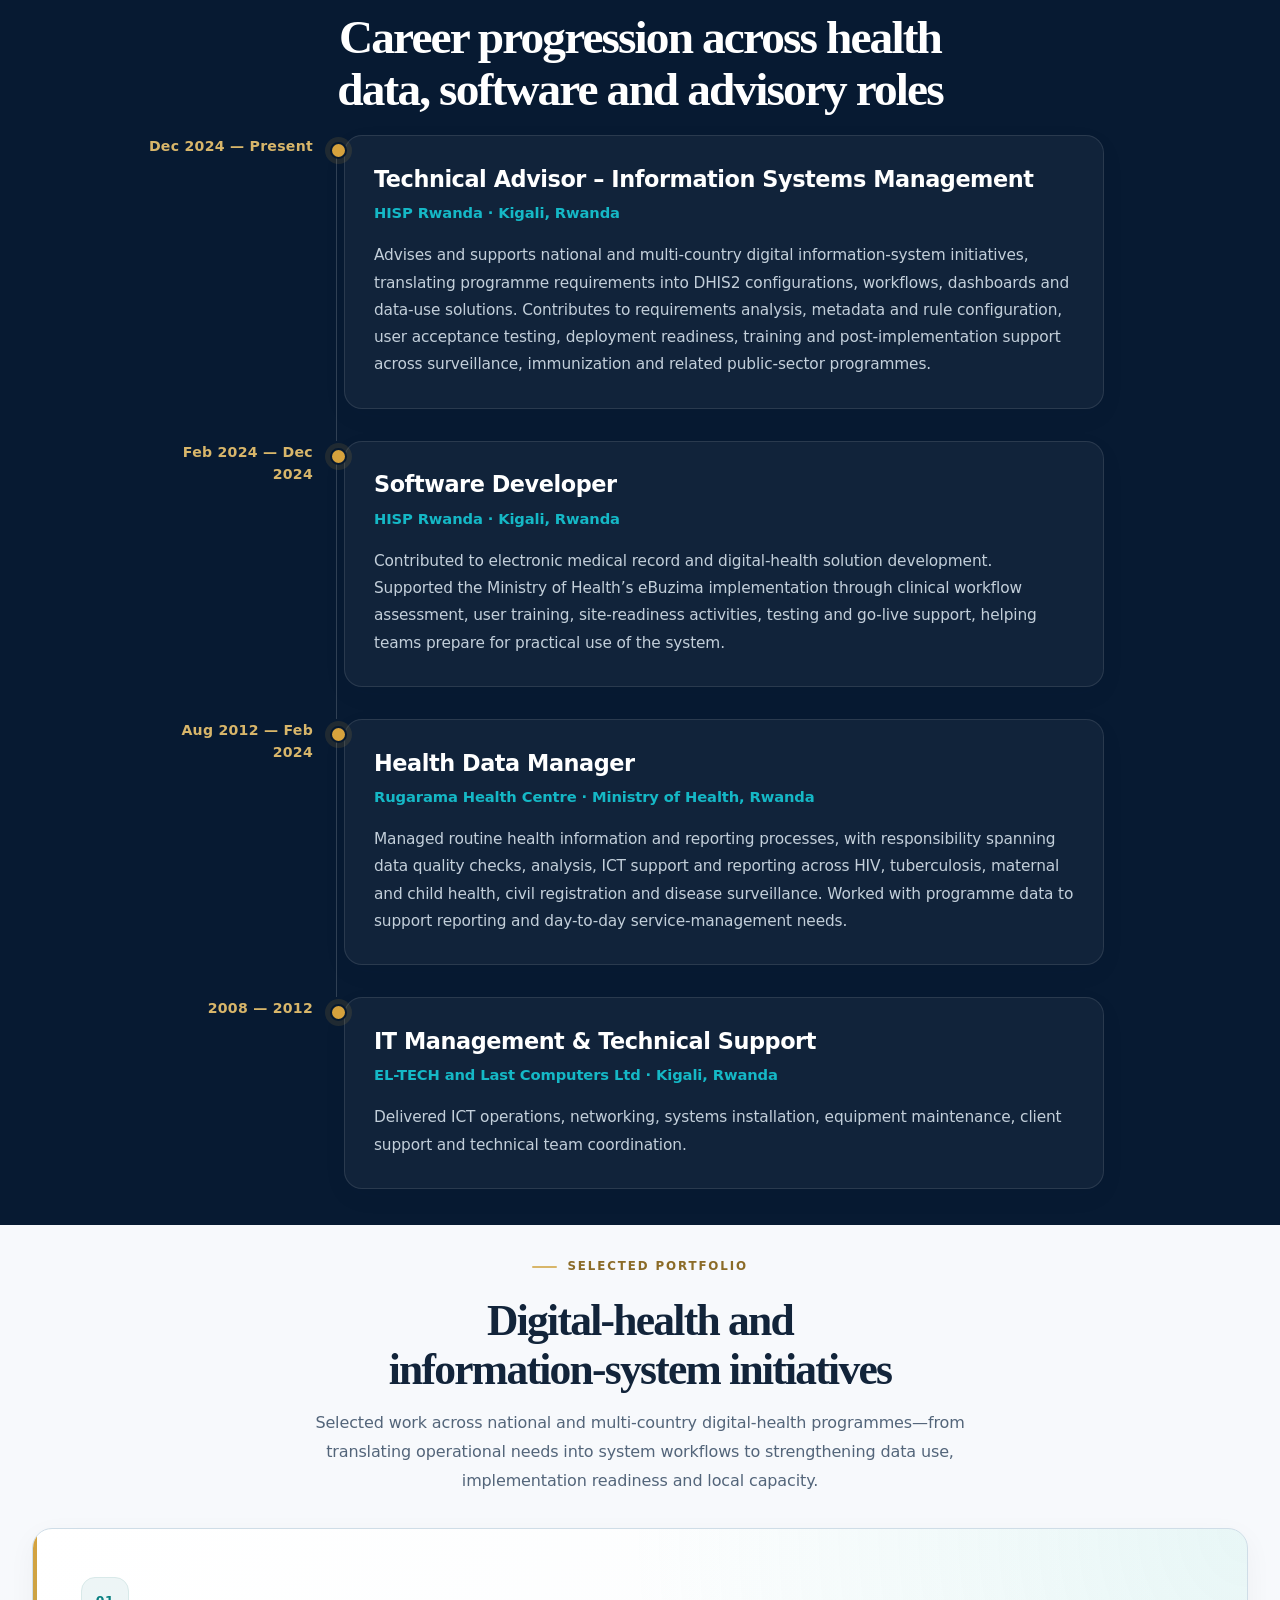
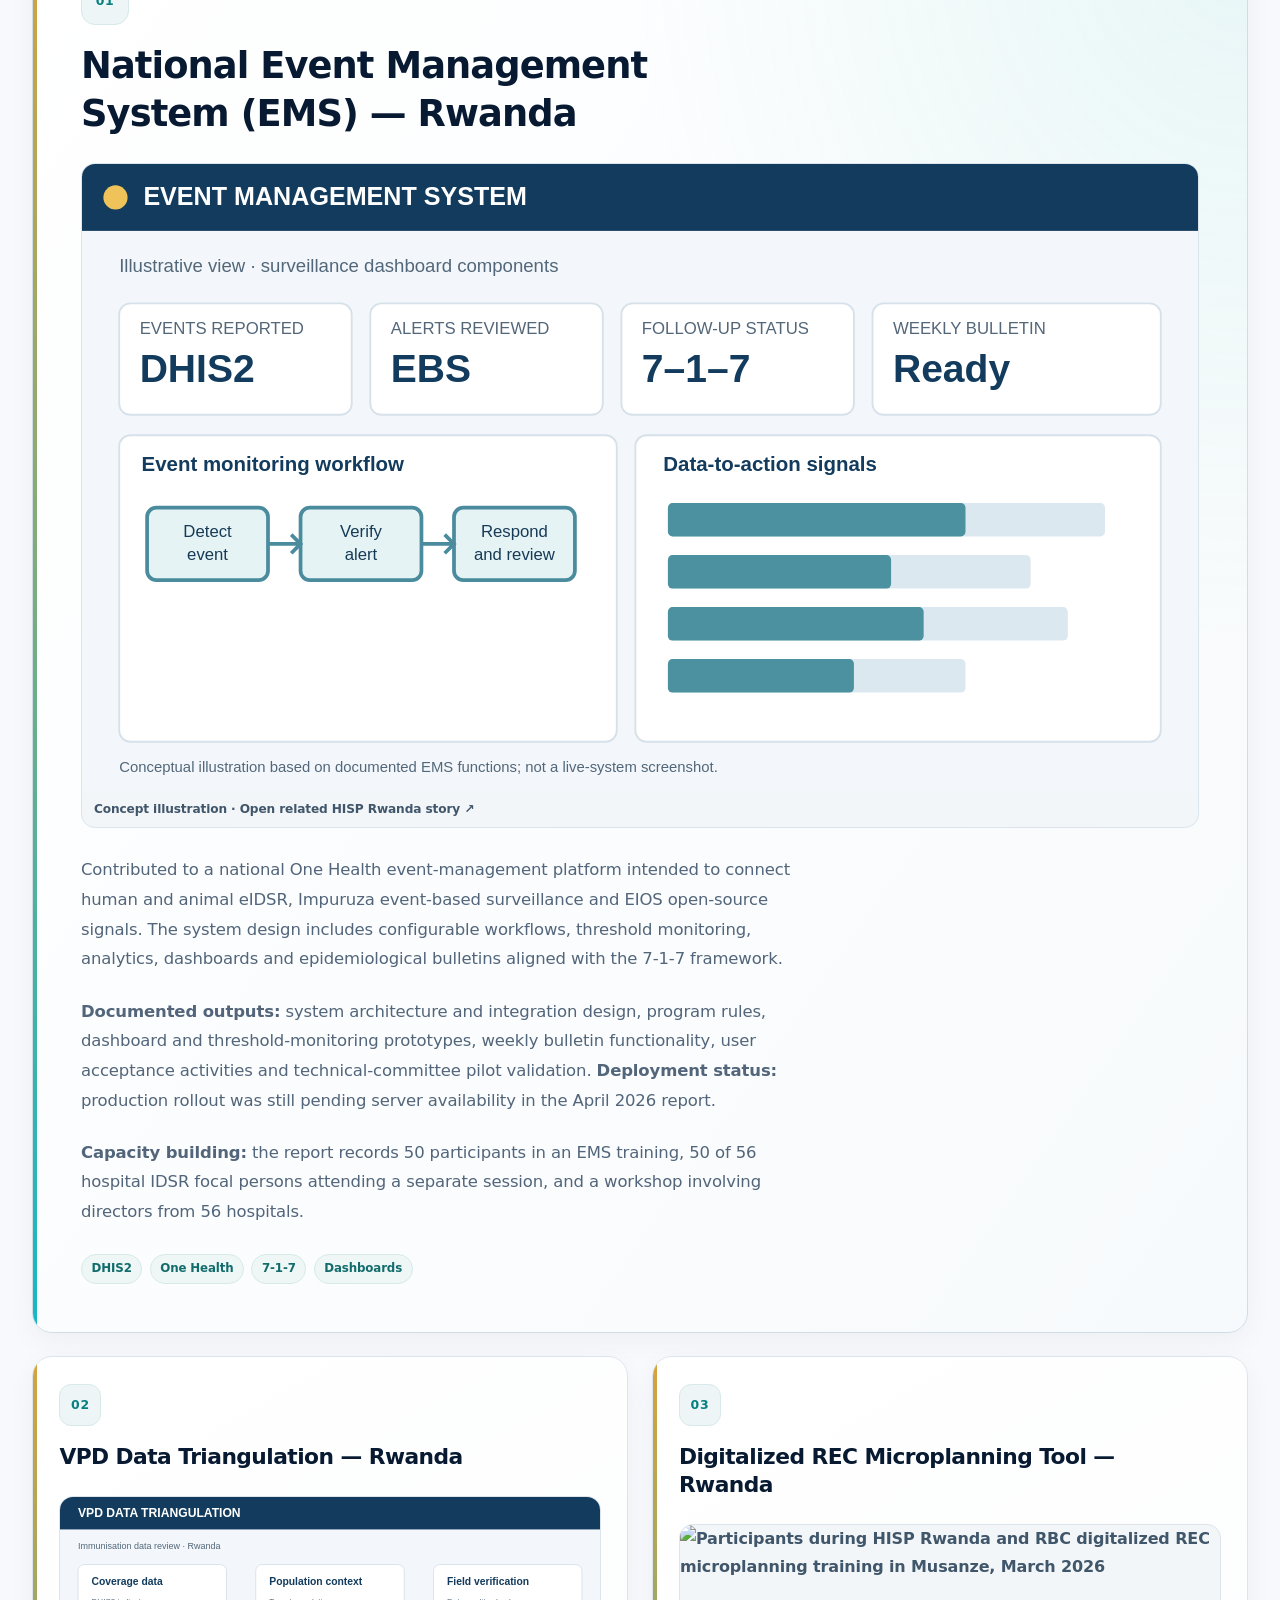
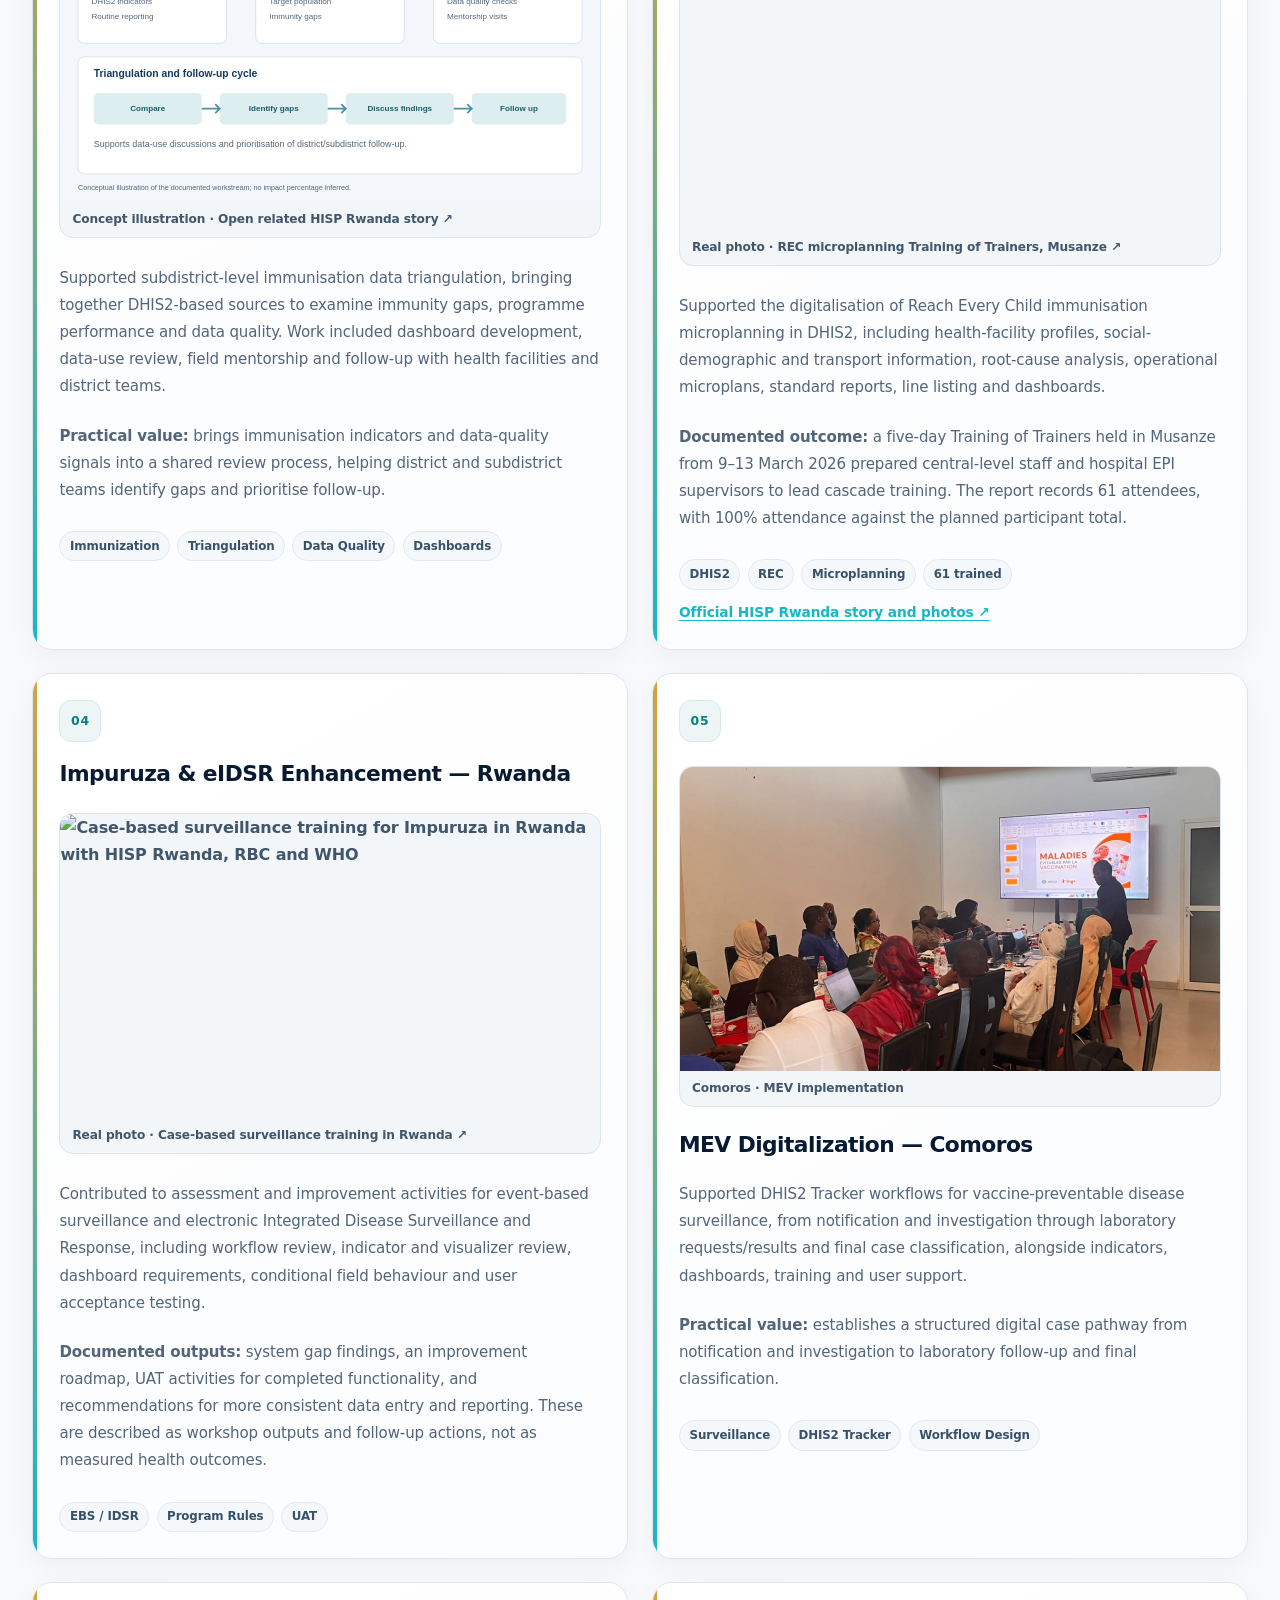
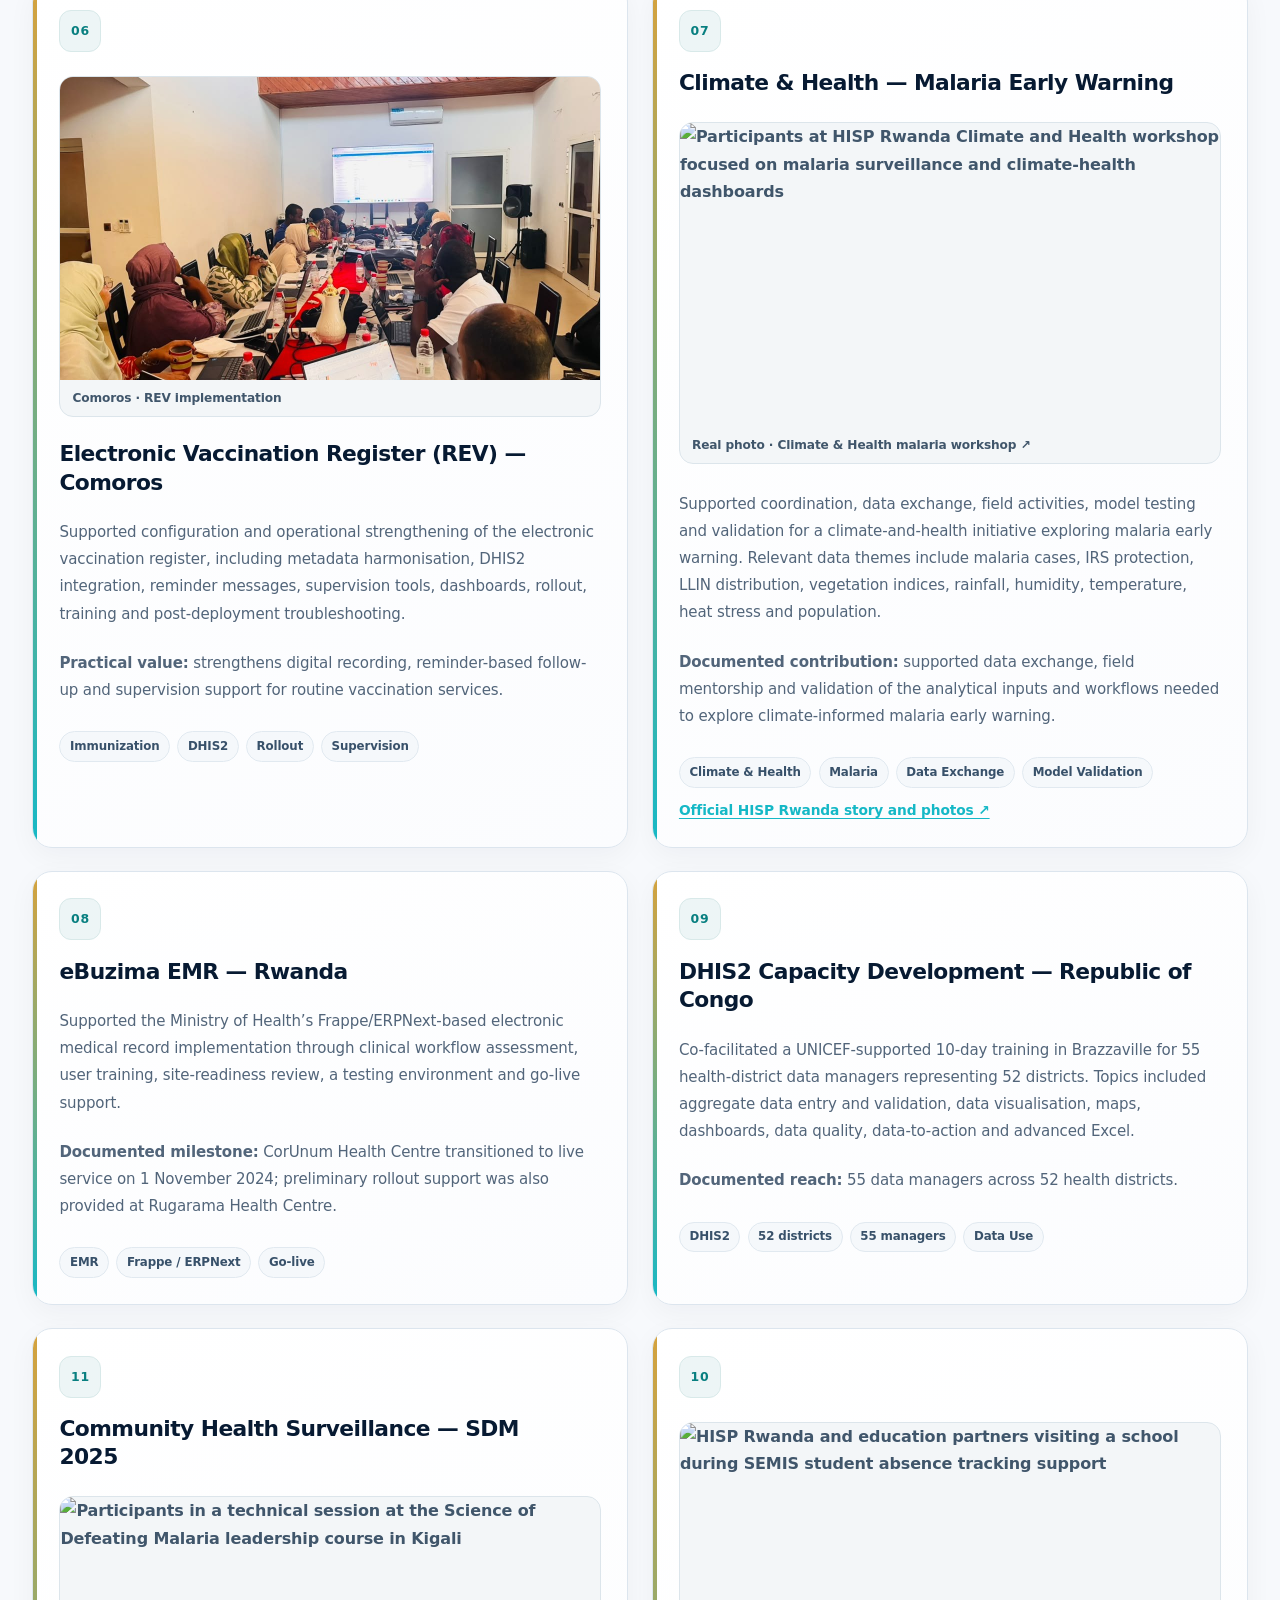
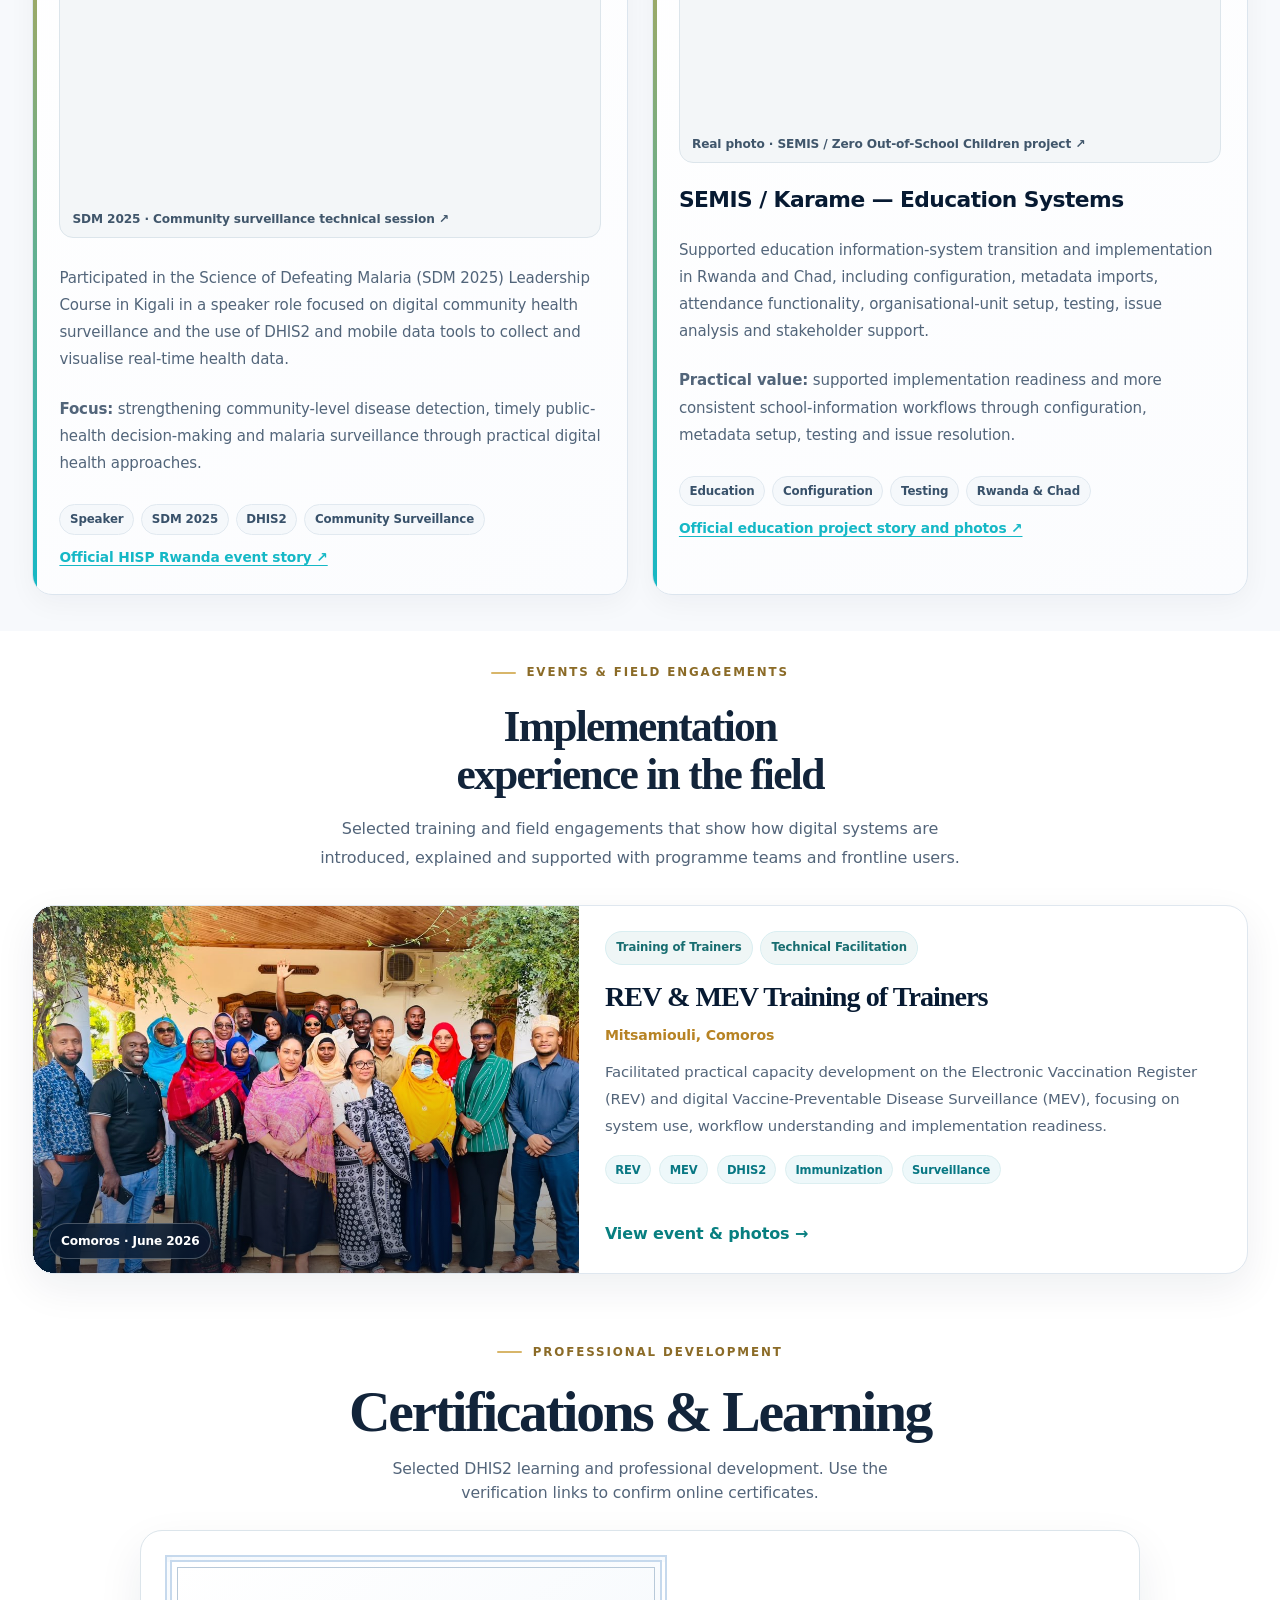
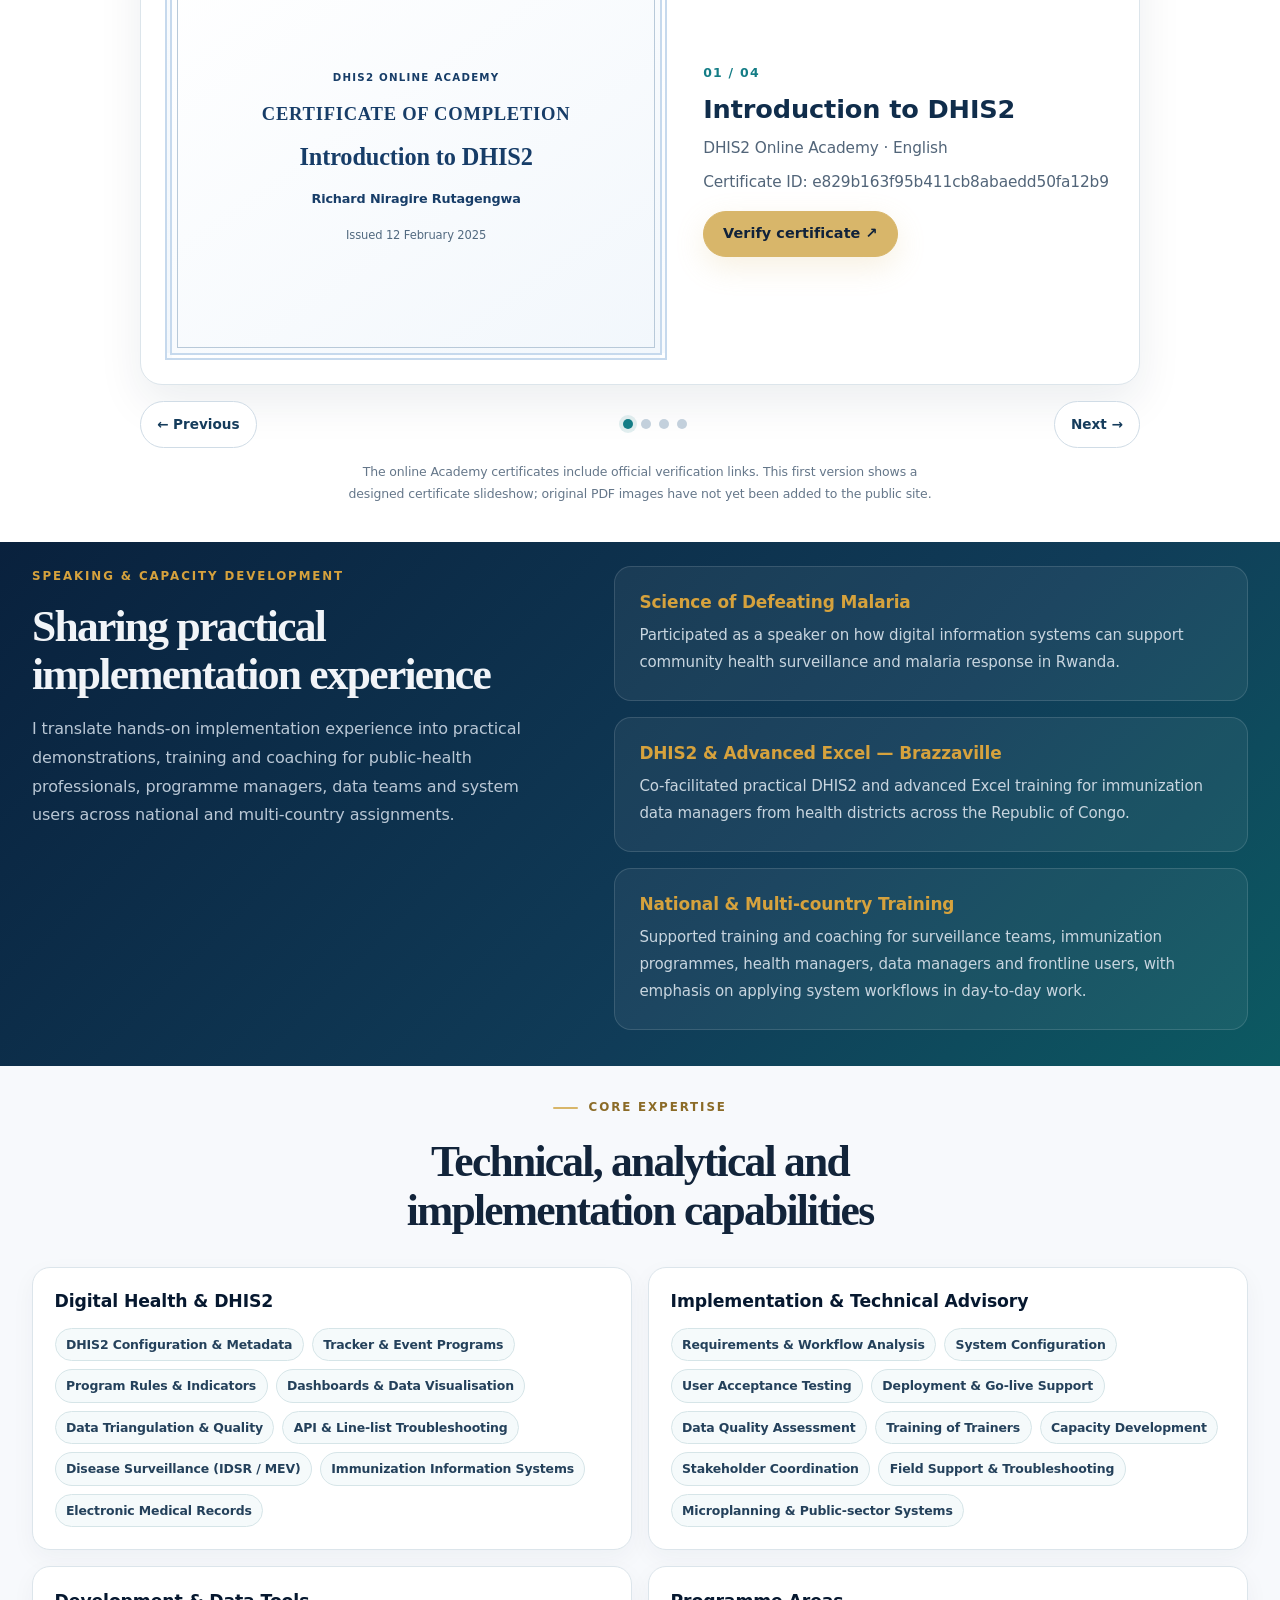
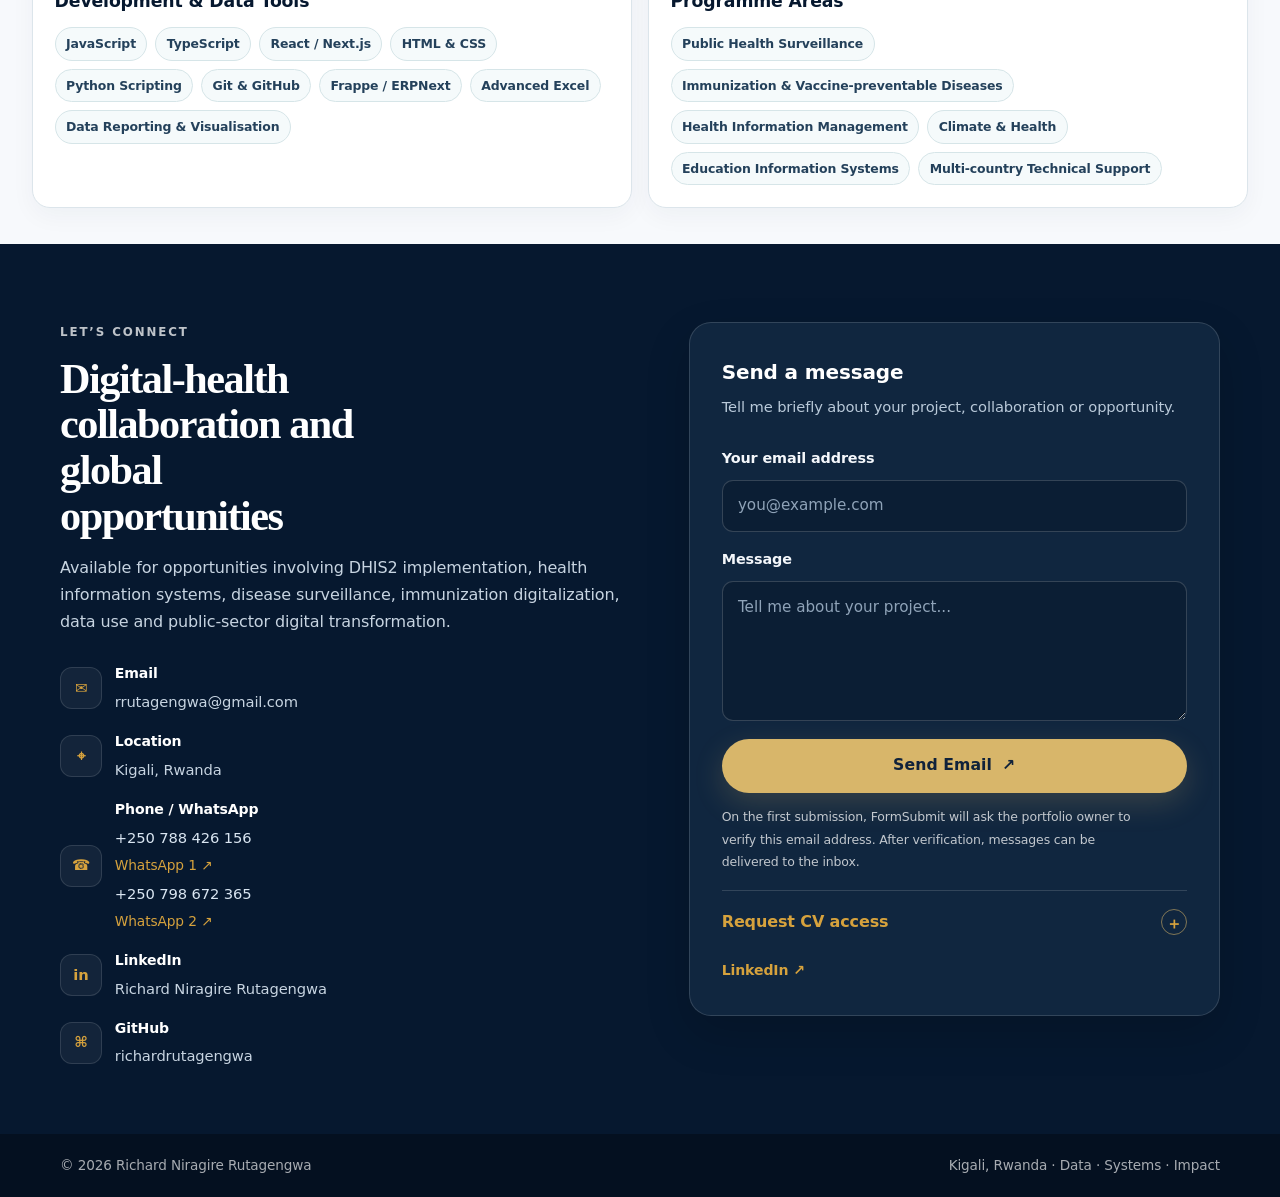
==== commit e6ba96ae: "Correct certificate 4 details to match original French certificate" ====
--- a/index.html
+++ b/index.html
@@ -487,8 +487,8 @@
               <div class="certificate-details"><span class="certificate-index">03 / 04</span><h3>Aggregate Data Analysis Fundamentals</h3><p>DHIS2 Online Academy · English</p><p>Certificate ID: ceb9489153f34e5e8e187526b6c4cbae</p><a class="btn btn-primary certificate-verify" href="https://academy.dhis2.org/certificates/ceb9489153f34e5e8e187526b6c4cbae" target="_blank" rel="noopener">Verify certificate ↗</a></div>
             </article>
             <article class="certificate-slide" aria-hidden="true" hidden>
-              <div class="certificate-art certificate-art-gold"><span class="certificate-brand">HISP RWANDA · DHIS2 ACADEMY</span><span class="certificate-kicker">CERTIFICAT D’ACHÈVEMENT</span><strong>Configuration de l'accès aux données et à l'analyse</strong><span class="certificate-holder">Richard Niragire Rutagengwa</span><span class="certificate-date">13–17 July 2026 · Kigali, Rwanda</span></div>
-              <div class="certificate-details"><span class="certificate-index">04 / 04</span><h3>Configuration de l'accès aux données et à l'analyse</h3><p>DHIS2 Academy course organised by HISP Rwanda in collaboration with the University of Oslo, according to the uploaded certificate.</p><p>The original certificate image is not embedded yet.</p></div>
+              <div class="certificate-art certificate-art-gold"><span class="certificate-brand">HISP · DHIS2 ACADEMY · UNIVERSITÉ D’OSLO</span><span class="certificate-kicker">CERTIFICAT D’ACHÈVEMENT</span><strong>La Configuration de l'accès aux données et à l'analyse</strong><span class="certificate-holder">NIRAGIRE Rutagengwa Richard</span><span class="certificate-date">Du 13 au 17 juillet 2026 · Kigali – Rwanda</span><span class="certificate-date">Signé par HISP Rwanda et le HISP Centre, University of Oslo</span></div>
+              <div class="certificate-details"><span class="certificate-index">04 / 04</span><h3>La Configuration de l'accès aux données et à l'analyse</h3><p><strong>Organisé par HISP Rwanda en collaboration avec l’Université d’Oslo.</strong></p><p>Du 13 au 17 juillet 2026 · Kigali, Rwanda.</p><p class="certificate-note">Cette carte reprend les informations du certificat fourni. L’image originale complète doit encore être publiée comme fichier image sur le site.</p></div>
             </article>
           </div>
           <div class="certificate-controls"><button type="button" class="certificate-prev" aria-label="Previous certificate">← Previous</button><div class="certificate-dots" role="group" aria-label="Choose certificate"><button type="button" class="is-active" aria-label="Show certificate 1" aria-pressed="true"></button><button type="button" aria-label="Show certificate 2" aria-pressed="false"></button><button type="button" aria-label="Show certificate 3" aria-pressed="false"></button><button type="button" aria-label="Show certificate 4" aria-pressed="false"></button></div><button type="button" class="certificate-next" aria-label="Next certificate">Next →</button></div>
--- a/style.css
+++ b/style.css
@@ -2591,3 +2591,134 @@
 .certificate-dots button.is-active { background: #147d86; box-shadow: 0 0 0 4px rgba(20,125,134,.12); }
 .certificate-note { margin: .8rem 0 0; color: #65778a; font-size: .78rem; line-height: 1.55; text-align: center; }
 @media(max-width:700px) { .certificate-slide { grid-template-columns: 1fr; } .certificate-art { min-height: 250px; } .certificate-controls { gap: .45rem; } .certificate-controls > button { padding: .65rem .75rem; font-size: .78rem; } }
+
+
+/* Final spacing pass: consistent section rhythm, card breathing room, and mobile gutters */
+:root {
+  --section-space: clamp(3.75rem, 7vw, 6rem);
+  --content-gutter: clamp(1rem, 4vw, 2rem);
+}
+.container {
+  width: min(1160px, calc(100% - (var(--content-gutter) * 2)));
+}
+.section,
+.section-dark,
+.section-accent,
+.events-section,
+.credentials-section {
+  padding-block: var(--section-space);
+}
+.section-heading {
+  margin-bottom: clamp(1.75rem, 3.5vw, 2.75rem);
+}
+.section-heading h2 {
+  margin-top: .25rem;
+  margin-bottom: .85rem;
+}
+.section-heading .section-intro {
+  max-width: 68ch;
+  margin: .75rem auto 0;
+}
+.two-col {
+  gap: clamp(2rem, 5vw, 4.5rem);
+}
+.about-copy p {
+  margin: 0 0 1.1rem;
+}
+.about-copy p:last-child { margin-bottom: 0; }
+.timeline { gap: 1.25rem; }
+.timeline-content { padding: clamp(1.15rem, 2.6vw, 1.8rem); }
+.timeline-content h3 { margin-top: 0; margin-bottom: .4rem; }
+.timeline-content p:last-child { margin-bottom: 0; }
+.project-grid {
+  gap: clamp(1rem, 2.2vw, 1.5rem);
+  align-items: stretch;
+}
+.project-card {
+  padding: clamp(1.15rem, 2.4vw, 1.65rem);
+}
+.project-card h3 { margin: .45rem 0 .7rem; line-height: 1.3; }
+.project-card p { margin: .7rem 0; }
+.project-card p:last-child { margin-bottom: 0; }
+.project-card .chips { margin-top: 1rem; gap: .45rem; }
+.project-card .chips span { padding: .35rem .6rem; }
+.events-grid { gap: clamp(1rem, 2.2vw, 1.5rem); }
+.event-card { overflow: hidden; }
+.event-card-body { padding: clamp(1.15rem, 2.4vw, 1.6rem); }
+.event-card-body h3 { margin: .45rem 0; line-height: 1.3; }
+.event-card-body p { margin: .65rem 0; }
+.speaking-grid { gap: clamp(2rem, 5vw, 4rem); }
+.speaking-list { gap: 1rem; }
+.speaking-list article { padding: clamp(1.1rem, 2.3vw, 1.5rem); }
+.speaking-list article h3 { margin-top: 0; margin-bottom: .45rem; }
+.speaking-list article p:last-child { margin-bottom: 0; }
+.skills-groups { gap: 1rem; }
+.skill-group { padding: clamp(1.1rem, 2.3vw, 1.5rem); }
+.contact-section { padding: var(--section-space) 0; }
+.contact-layout { gap: clamp(1.75rem, 4vw, 3.5rem); }
+footer { padding: 1.25rem 0; }
+.footer-wrap { gap: .75rem 1.5rem; }
+#about, #experience, #projects, #events, #certifications, #speaking, #skills, #contact {
+  scroll-margin-top: 88px;
+}
+.certificate-showcase { margin-top: clamp(1.5rem, 3vw, 2.25rem); }
+.certificate-slide { padding: clamp(1rem, 2.5vw, 1.75rem); }
+.certificate-details p { margin: .65rem 0; }
+@media (max-width: 800px) {
+  :root { --section-space: clamp(3.25rem, 9vw, 4.5rem); --content-gutter: 1.125rem; }
+  .hero-grid { gap: 2.25rem; }
+  .impact-grid { gap: 1rem; }
+  .timeline { gap: 1rem; }
+  #about, #experience, #projects, #events, #certifications, #speaking, #skills, #contact {
+    scroll-margin-top: 76px;
+  }
+}
+@media (max-width: 480px) {
+  :root { --section-space: 3.25rem; --content-gutter: .95rem; }
+  .section-heading { margin-bottom: 1.5rem; }
+  .project-card, .event-card-body, .timeline-content, .skill-group {
+    padding: 1rem;
+  }
+  .hero { padding: 105px 0 55px; }
+  .hero-grid { gap: 1.75rem; }
+  .hero-actions { gap: .6rem; }
+  .btn { padding: .78rem 1rem; }
+  .certificate-slide { gap: 1.1rem; }
+  .certificate-art { padding: 1.25rem; }
+  .certificate-controls { flex-wrap: wrap; justify-content: center; }
+  .certificate-controls > button { min-height: 42px; }
+  .footer-wrap { align-items: flex-start; }
+}
+
+
+/* Certificate section refinement: keep the whole slide visually balanced in the viewport */
+#certifications .section-heading { margin-bottom: clamp(1.25rem, 2.5vw, 1.8rem); }
+#certifications .section-heading h2 { font-size: clamp(2.25rem, 4.5vw, 4rem); line-height: 1.08; }
+#certifications .section-heading .section-intro { max-width: 58ch; line-height: 1.55; }
+#certifications .certificate-showcase { margin-top: 1.5rem; }
+#certifications .certificate-slide {
+  grid-template-columns: minmax(0, 1fr) minmax(0, .82fr);
+  gap: clamp(1.25rem, 3vw, 2.25rem);
+  padding: clamp(1rem, 2.1vw, 1.5rem);
+}
+#certifications .certificate-art {
+  min-height: 0;
+  aspect-ratio: 1.24 / 1;
+  gap: clamp(.6rem, 1.3vw, 1rem);
+  padding: clamp(1rem, 2vw, 1.6rem);
+  outline-offset: -13px;
+  border-width: 7px;
+}
+#certifications .certificate-brand { font-size: clamp(.58rem, .8vw, .72rem); }
+#certifications .certificate-kicker { font-size: clamp(.9rem, 1.45vw, 1.3rem); }
+#certifications .certificate-art strong { font-size: clamp(1.05rem, 1.9vw, 1.65rem); }
+#certifications .certificate-holder { font-size: clamp(.78rem, 1vw, .92rem); }
+#certifications .certificate-date { font-size: clamp(.7rem, .9vw, .8rem); }
+#certifications .certificate-details h3 { font-size: clamp(1.3rem, 2vw, 1.75rem); }
+#certifications .certificate-details p { font-size: .96rem; margin: .55rem 0; }
+#certifications .certificate-note { max-width: 75ch; margin-inline: auto; }
+@media (max-width: 700px) {
+  #certifications .section-heading h2 { font-size: clamp(2rem, 8vw, 2.7rem); }
+  #certifications .certificate-slide { grid-template-columns: 1fr; }
+  #certifications .certificate-art { aspect-ratio: 1.35 / 1; min-height: 0; }
+}
